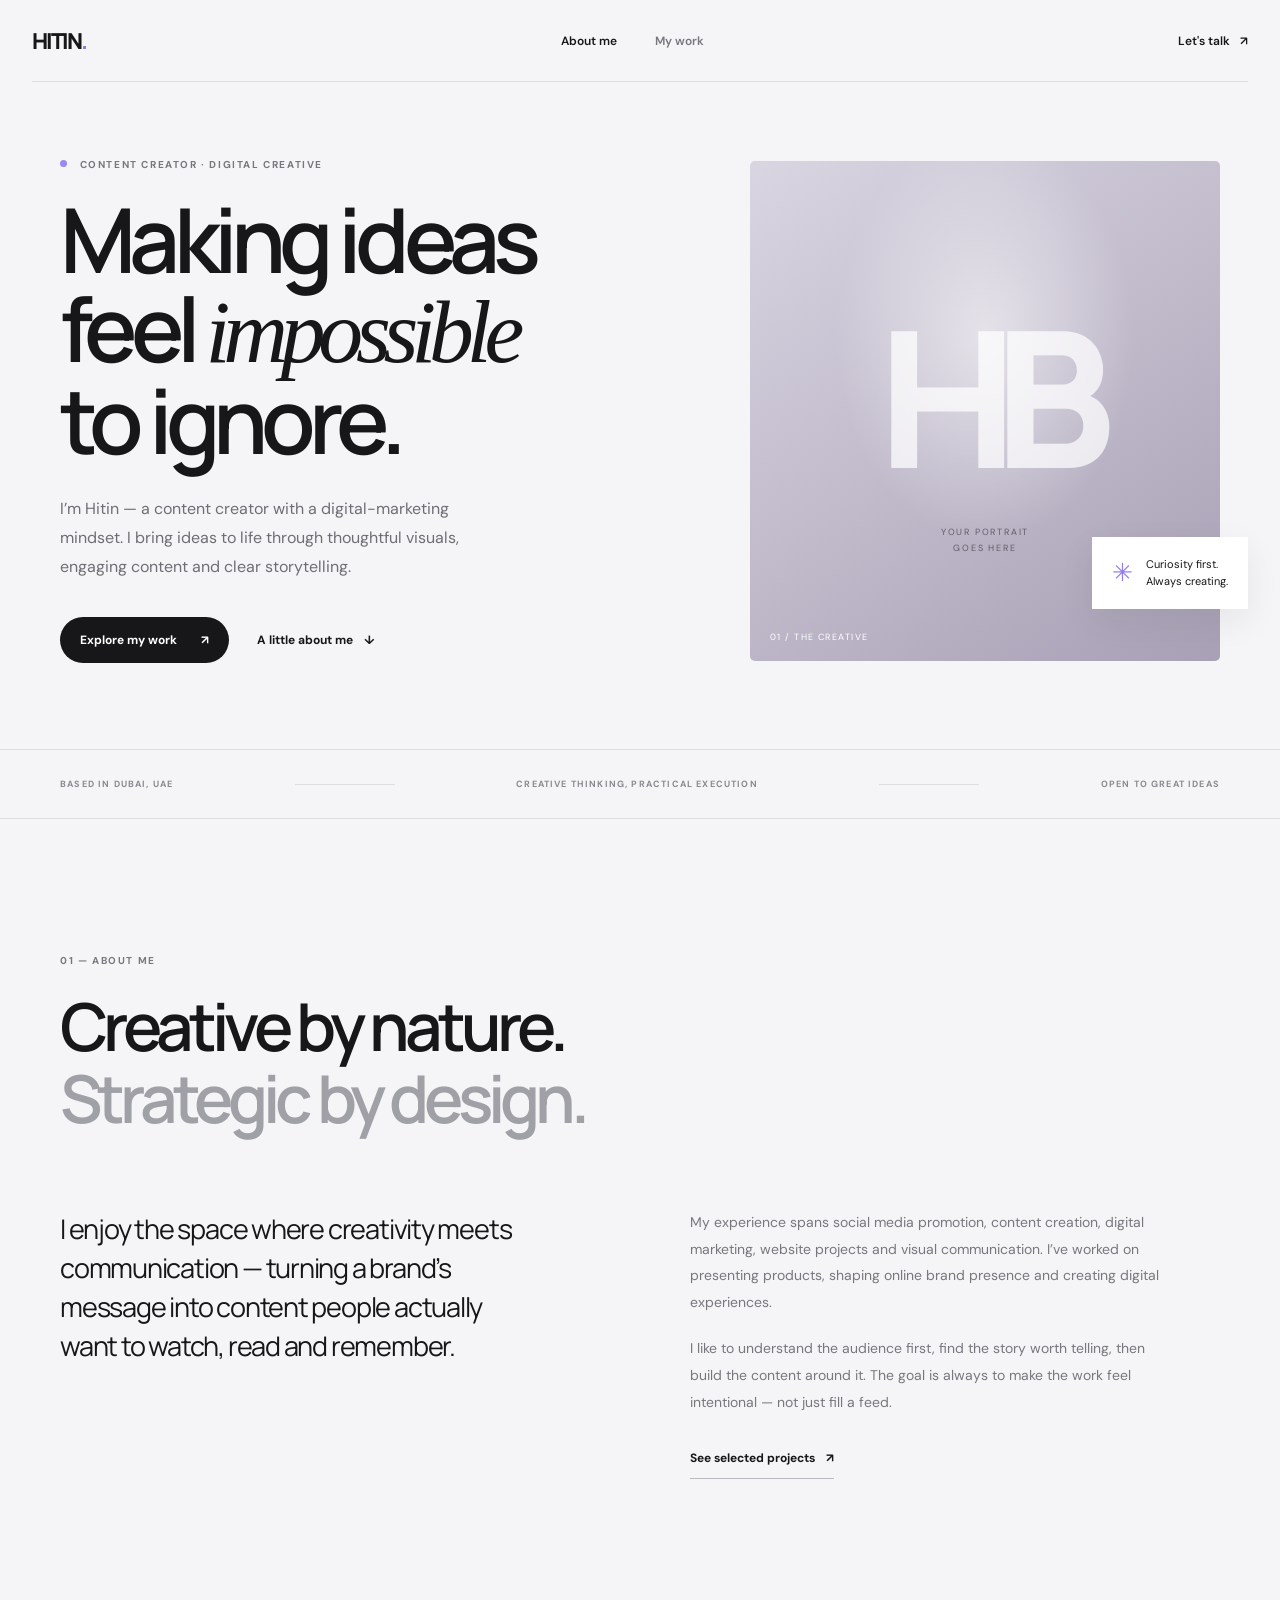
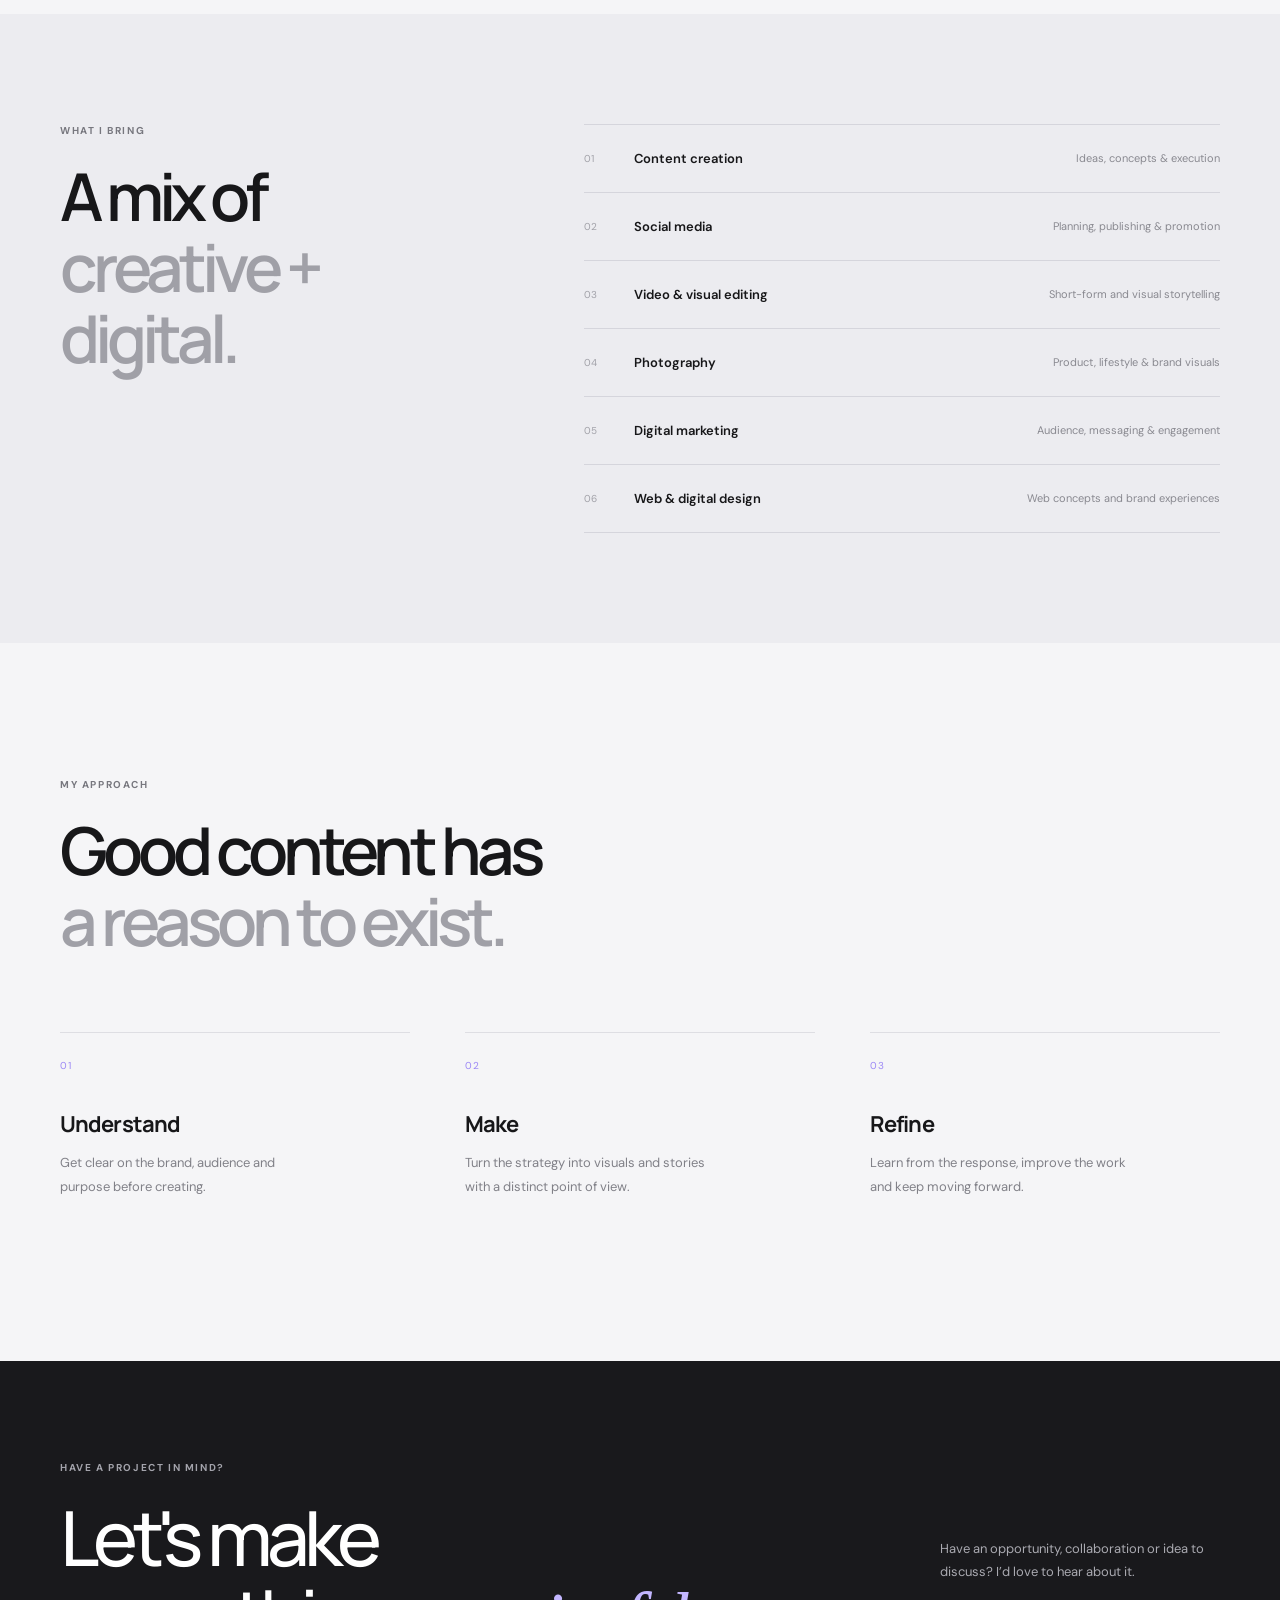
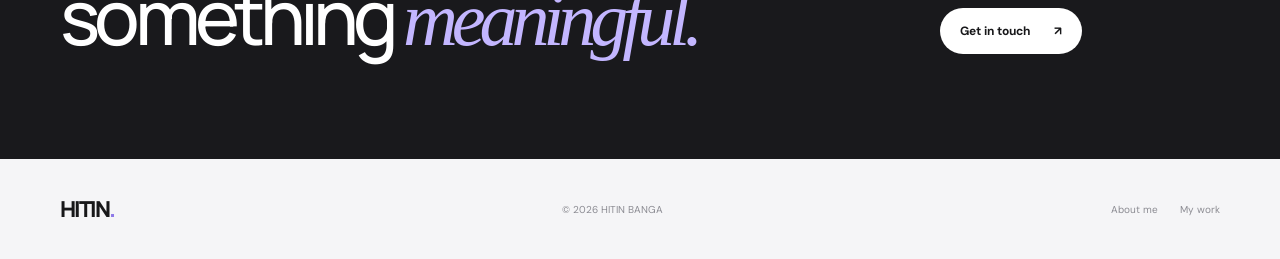
==== index.html @ bdd5cc78 "Add files via upload" ====
<!DOCTYPE html>
<html lang="en">
<head>
  <meta charset="UTF-8">
  <meta name="viewport" content="width=device-width, initial-scale=1">
  <meta name="theme-color" content="#f5f5f7">
  <meta name="description" content="Hitin Banga — content creator and digital creative.">
  <title>About — Hitin Banga</title>
  <link rel="preconnect" href="https://fonts.googleapis.com">
  <link rel="preconnect" href="https://fonts.gstatic.com" crossorigin>
  <link href="https://fonts.googleapis.com/css2?family=DM+Sans:wght@400;500;600;700&family=Manrope:wght@400;500;600;700;800&display=swap" rel="stylesheet">
  <link rel="stylesheet" href="assets/css/style.css">
  <script defer src="assets/js/main.js"></script>
</head>
<body>
  <header class="site-header">
    <a class="wordmark" href="index.html" aria-label="Hitin Banga home">HITIN<span>.</span></a>
    <nav class="nav" aria-label="Main navigation">
      <a class="nav-link active" href="index.html">About me</a>
      <a class="nav-link" href="work.html">My work</a>
    </nav>
    <a class="header-contact" href="#contact">Let's talk <span aria-hidden="true">↗</span></a>
  </header>

  <main>
    <section class="hero page-shell">
      <div class="hero-copy reveal">
        <p class="eyebrow"><span class="eyebrow-dot"></span> CONTENT CREATOR · DIGITAL CREATIVE</p>
        <h1>Making ideas<br>feel <span class="serif-accent">impossible</span><br>to ignore.</h1>
        <p class="hero-intro">I’m Hitin — a content creator with a digital-marketing mindset. I bring ideas to life through thoughtful visuals, engaging content and clear storytelling.</p>
        <div class="hero-actions">
          <a class="button button-dark" href="work.html">Explore my work <span>↗</span></a>
          <a class="text-link" href="#about">A little about me <span>↓</span></a>
        </div>
      </div>
      <div class="hero-visual reveal">
        <div class="portrait-frame">
          <!-- Replace this visual with your portrait: add your image to assets/images/ and update the CSS background below. -->
          <div class="portrait-placeholder">
            <span class="portrait-monogram">HB</span>
            <span class="portrait-note">YOUR PORTRAIT<br>GOES HERE</span>
          </div>
          <div class="image-index">01 / THE CREATIVE</div>
        </div>
        <div class="floating-note"><span class="note-star">✳</span><span>Curiosity first.<br>Always creating.</span></div>
      </div>
    </section>

    <section class="intro-strip">
      <div class="page-shell strip-inner">
        <span>BASED IN DUBAI, UAE</span>
        <span class="strip-line"></span>
        <span>CREATIVE THINKING, PRACTICAL EXECUTION</span>
        <span class="strip-line"></span>
        <span>OPEN TO GREAT IDEAS</span>
      </div>
    </section>

    <section class="section page-shell" id="about">
      <div class="section-heading reveal">
        <p class="eyebrow">01 — ABOUT ME</p>
        <h2>Creative by nature.<br><span class="muted">Strategic by design.</span></h2>
      </div>
      <div class="about-grid">
        <div class="about-lead reveal">
          <p class="large-copy">I enjoy the space where creativity meets communication — turning a brand’s message into content people actually want to watch, read and remember.</p>
        </div>
        <div class="about-body reveal">
          <p>My experience spans social media promotion, content creation, digital marketing, website projects and visual communication. I’ve worked on presenting products, shaping online brand presence and creating digital experiences.</p>
          <p>I like to understand the audience first, find the story worth telling, then build the content around it. The goal is always to make the work feel intentional — not just fill a feed.</p>
          <a class="arrow-link" href="work.html">See selected projects <span>↗</span></a>
        </div>
      </div>
    </section>

    <section class="skills-section">
      <div class="page-shell skills-layout">
        <div class="skills-title reveal">
          <p class="eyebrow">WHAT I BRING</p>
          <h2>A mix of<br><span class="muted">creative + digital.</span></h2>
        </div>
        <div class="skill-list reveal">
          <div class="skill-row"><span>01</span><strong>Content creation</strong><span>Ideas, concepts & execution</span></div>
          <div class="skill-row"><span>02</span><strong>Social media</strong><span>Planning, publishing & promotion</span></div>
          <div class="skill-row"><span>03</span><strong>Video & visual editing</strong><span>Short-form and visual storytelling</span></div>
          <div class="skill-row"><span>04</span><strong>Photography</strong><span>Product, lifestyle & brand visuals</span></div>
          <div class="skill-row"><span>05</span><strong>Digital marketing</strong><span>Audience, messaging & engagement</span></div>
          <div class="skill-row"><span>06</span><strong>Web & digital design</strong><span>Web concepts and brand experiences</span></div>
        </div>
      </div>
    </section>

    <section class="section page-shell approach-section">
      <div class="section-heading reveal">
        <p class="eyebrow">MY APPROACH</p>
        <h2>Good content has<br><span class="muted">a reason to exist.</span></h2>
      </div>
      <div class="principles">
        <article class="principle reveal"><span class="principle-number">01</span><h3>Understand</h3><p>Get clear on the brand, audience and purpose before creating.</p></article>
        <article class="principle reveal"><span class="principle-number">02</span><h3>Make</h3><p>Turn the strategy into visuals and stories with a distinct point of view.</p></article>
        <article class="principle reveal"><span class="principle-number">03</span><h3>Refine</h3><p>Learn from the response, improve the work and keep moving forward.</p></article>
      </div>
    </section>

    <section class="contact-band" id="contact">
      <div class="page-shell contact-inner reveal">
        <div><p class="eyebrow">HAVE A PROJECT IN MIND?</p><h2>Let's make<br>something <span class="serif-accent">meaningful.</span></h2></div>
        <div class="contact-side">
          <p>Have an opportunity, collaboration or idea to discuss? I’d love to hear about it.</p>
          <!-- Replace the email address below with your real email before publishing. -->
          <a class="button button-light" href="mailto:YOUR-EMAIL@example.com">Get in touch <span>↗</span></a>
        </div>
      </div>
    </section>
  </main>

  <footer class="site-footer page-shell">
    <a class="wordmark" href="index.html">HITIN<span>.</span></a>
    <span>© <span id="year"></span> HITIN BANGA</span>
    <div class="footer-links"><a href="index.html">About me</a><a href="work.html">My work</a></div>
  </footer>
</body>
</html>
---- assets/css/style.css ----
:root {
  --paper: #f5f5f7;
  --white: #fff;
  --ink: #171719;
  --muted: #77777e;
  --line: #dedee3;
  --accent: #b7a4ff;
  --font: "DM Sans", -apple-system, BlinkMacSystemFont, "Segoe UI", sans-serif;
  --display: "Manrope", var(--font);
}
* { box-sizing: border-box; }
html { scroll-behavior: smooth; }
body { margin: 0; background: var(--paper); color: var(--ink); font-family: var(--font); -webkit-font-smoothing: antialiased; }
a { color: inherit; text-decoration: none; }
.page-shell { width: min(1160px, calc(100% - 64px)); margin: 0 auto; }
.site-header { height: 82px; width: min(1320px, calc(100% - 64px)); margin: auto; display: flex; align-items: center; justify-content: space-between; border-bottom: 1px solid var(--line); }
.wordmark { font-family: var(--display); font-weight: 800; letter-spacing: -.09em; font-size: 22px; }
.wordmark span { color: #8e79e8; }
.nav { display: flex; align-items: center; gap: 38px; }
.nav-link, .header-contact { font-size: 12px; font-weight: 600; color: #77777e; transition: color .2s ease; }
.nav-link:hover, .nav-link.active, .header-contact { color: var(--ink); }
.header-contact span { margin-left: 7px; }
.hero { min-height: 660px; display: grid; grid-template-columns: 1.1fr .9fr; align-items: center; gap: 70px; padding-top: 76px; padding-bottom: 86px; }
.eyebrow { margin: 0 0 24px; font-size: 10px; font-weight: 700; letter-spacing: .16em; color: #77777e; }
.eyebrow-dot { display: inline-block; width: 7px; height: 7px; border-radius: 50%; background: #9b87f5; margin-right: 9px; vertical-align: 1px; }
h1, h2, h3, p { margin-top: 0; }
h1, h2 { font-family: var(--display); letter-spacing: -.075em; }
.hero h1 { font-size: clamp(56px, 7vw, 92px); line-height: .99; font-weight: 600; margin: 0 0 30px; }
.serif-accent { font-family: Georgia, "Times New Roman", serif; font-weight: 400; font-style: italic; letter-spacing: -.08em; }
.hero-intro { max-width: 440px; font-size: 16px; line-height: 1.8; color: #6e6e75; }
.hero-actions { display: flex; align-items: center; gap: 28px; margin-top: 36px; }
.button { display: inline-flex; align-items: center; justify-content: center; gap: 24px; padding: 15px 20px; border-radius: 999px; font-size: 12px; font-weight: 700; transition: transform .2s ease, background .2s ease; }
.button:hover { transform: translateY(-3px); }
.button-dark { color: white; background: var(--ink); }
.button-dark:hover { background: #38383d; }
.button-light { color: var(--ink); background: white; }
.text-link, .arrow-link { font-size: 12px; font-weight: 700; }
.text-link span, .arrow-link span { margin-left: 8px; }
.hero-visual { position: relative; max-width: 470px; width: 100%; justify-self: end; }
.portrait-frame { height: 500px; border-radius: 5px; overflow: hidden; position: relative; background: linear-gradient(145deg, #e5e1ed, #c5bdcf 52%, #9991a6); }
.portrait-placeholder { height: 100%; display: flex; align-items: center; justify-content: center; flex-direction: column; background: radial-gradient(ellipse at 50% 35%, rgba(255,255,255,.55), transparent 45%), linear-gradient(145deg, #d9d5e1, #a8a0b5); }
.portrait-monogram { font-family: var(--display); font-size: clamp(100px, 16vw, 190px); font-weight: 800; letter-spacing: -.12em; color: rgba(255,255,255,.72); }
.portrait-note { font-size: 9px; letter-spacing: .2em; line-height: 1.7; text-align: center; color: rgba(32,30,38,.58); }
.image-index { position: absolute; left: 20px; bottom: 18px; color: white; font-size: 9px; letter-spacing: .16em; }
.floating-note { position: absolute; right: -28px; bottom: 52px; background: white; padding: 17px 20px; display: flex; align-items: center; gap: 13px; box-shadow: 0 12px 35px #17171912; font-size: 11px; line-height: 1.5; }
.note-star { font-size: 25px; color: #927df0; }
.intro-strip { border-top: 1px solid var(--line); border-bottom: 1px solid var(--line); }
.strip-inner { min-height: 68px; display: flex; justify-content: space-between; align-items: center; gap: 20px; color: #898990; font-size: 9px; letter-spacing: .13em; font-weight: 700; }
.strip-line { height: 1px; flex: 1; background: var(--line); max-width: 100px; }
.section { padding-top: 135px; padding-bottom: 135px; }
.section-heading h2, .skills-title h2 { font-size: clamp(42px, 5.2vw, 66px); line-height: 1.08; font-weight: 600; margin: 0; }
.muted { color: #a0a0a7; }
.about-grid { display: grid; grid-template-columns: 1fr 1fr; gap: 100px; margin-top: 75px; }
.large-copy { max-width: 480px; font-family: var(--display); font-size: 27px; line-height: 1.45; letter-spacing: -.045em; }
.about-body { max-width: 470px; color: #77777e; font-size: 14px; line-height: 1.9; }
.about-body p { margin-bottom: 20px; }
.arrow-link { display: inline-block; margin-top: 12px; color: var(--ink); border-bottom: 1px solid #b9b9c0; padding-bottom: 8px; }
.skills-section { background: #ececf0; padding: 110px 0; }
.skills-layout { display: grid; grid-template-columns: .8fr 1.2fr; gap: 100px; }
.skill-list { border-top: 1px solid #d5d5dc; }
.skill-row { display: grid; grid-template-columns: 38px 1fr 1fr; align-items: center; gap: 12px; min-height: 68px; border-bottom: 1px solid #d5d5dc; }
.skill-row span:first-child { font-size: 10px; color: #a1a1a8; }
.skill-row strong { font-size: 13px; font-weight: 600; }
.skill-row span:last-child { font-size: 11px; color: #898990; text-align: right; }
.approach-section { padding-bottom: 150px; }
.principles { display: grid; grid-template-columns: repeat(3, 1fr); gap: 55px; margin-top: 75px; }
.principle { border-top: 1px solid var(--line); padding-top: 20px; }
.principle-number { color: #9b87f5; font-size: 10px; letter-spacing: .12em; }
.principle h3 { font-family: var(--display); font-size: 22px; letter-spacing: -.04em; margin: 35px 0 12px; }
.principle p { max-width: 260px; font-size: 13px; line-height: 1.8; color: #818188; }
.contact-band { background: #19191c; color: white; padding: 100px 0; }
.contact-inner { display: flex; justify-content: space-between; align-items: end; gap: 60px; }
.contact-band .eyebrow { color: #a4a4ac; }
.contact-band h2 { font-size: clamp(48px, 6vw, 76px); line-height: 1.04; font-weight: 500; margin: 0; }
.contact-band .serif-accent { color: #c3b6ff; }
.contact-side { max-width: 280px; padding-bottom: 5px; }
.contact-side p { font-size: 13px; line-height: 1.8; color: #aaaab1; margin-bottom: 25px; }
.site-footer { min-height: 100px; display: flex; justify-content: space-between; align-items: center; gap: 20px; }
.site-footer > span, .footer-links a { color: #8b8b92; font-size: 10px; }
.footer-links { display: flex; gap: 22px; }
.work-hero { min-height: 390px; display: flex; justify-content: space-between; align-items: end; padding-top: 100px; padding-bottom: 70px; gap: 60px; }
.work-hero h1 { font-size: clamp(65px, 9vw, 112px); line-height: .94; font-weight: 600; margin: 0; }
.work-hero-note { max-width: 300px; color: #77777e; font-size: 14px; line-height: 1.8; margin-bottom: 8px; }
.work-grid { display: grid; grid-template-columns: 1fr 1fr; column-gap: 34px; row-gap: 75px; padding-bottom: 130px; }
.project-visual { display: block; position: relative; width: 100%; aspect-ratio: 1.23; overflow: hidden; border-radius: 4px; transition: transform .35s ease; }
.project-visual:hover { transform: translateY(-5px); }
.visual-topline { position: absolute; z-index: 2; top: 20px; left: 22px; right: 22px; display: flex; justify-content: space-between; font-size: 9px; letter-spacing: .14em; font-weight: 700; }
.visual-caption { position: absolute; left: 22px; bottom: 20px; font-size: 9px; letter-spacing: .14em; font-weight: 700; }
.visual-fashion { background: #d9c9bb; color: #4d302a; }
.fashion-art { position: absolute; inset: 0; display: flex; align-items: center; justify-content: center; flex-direction: column; background: radial-gradient(ellipse at 50% 55%, #f3e8df 0, #d6bfb1 42%, #b89b8b 100%); }
.fashion-art span { font-family: Georgia, serif; font-size: clamp(50px, 8vw, 100px); letter-spacing: .08em; color: #573b34; }
.fashion-art i { font-style: normal; font-size: 9px; letter-spacing: .36em; line-height: 2; text-align: center; }
.visual-hb { background: #171719; color: #f5f5f7; }
.hb-art { position: absolute; inset: 0; display: flex; flex-direction: column; justify-content: center; align-items: center; background: radial-gradient(circle at 70% 20%, #34313e, transparent 38%), #171719; }
.hb-art > span { font-family: var(--display); font-size: clamp(100px, 15vw, 180px); line-height: .8; font-weight: 800; letter-spacing: -.14em; color: #d8d1f5; }
.hb-art small { font-size: 10px; letter-spacing: .6em; margin: 15px 0 28px 12px; }
.hb-art b { font-size: 10px; line-height: 1.5; letter-spacing: .24em; text-align: center; color: #9994a8; }
.visual-digital { background: #cfd8d8; color: #303b3c; }
.digital-art { position: absolute; width: 72%; height: 67%; top: 17%; left: 14%; background: #f5f5f7; box-shadow: 0 22px 50px #26353620; transform: rotate(-3deg); }
.browser-bar { height: 22px; border-bottom: 1px solid #e3e4e6; display: flex; align-items: center; gap: 4px; padding-left: 10px; }
.browser-bar i { height: 4px; width: 4px; border-radius: 50%; background: #c6c6cc; }
.browser-content { height: calc(100% - 22px); padding: 10% 9%; display: flex; justify-content: space-between; align-items: center; }
.browser-content span { font-family: var(--display); font-size: clamp(18px, 3vw, 37px); line-height: 1.03; font-weight: 800; letter-spacing: -.07em; }
.browser-content em { font-family: Georgia, serif; font-weight: 400; }
.browser-content b { font-size: 22px; align-self: end; }
.project-meta { display: flex; justify-content: space-between; align-items: end; margin-top: 22px; }
.project-type { font-size: 9px; color: #898990; letter-spacing: .14em; font-weight: 700; margin-bottom: 8px; }
.project-meta h2 { font-size: 23px; letter-spacing: -.05em; margin: 0; }
.project-arrow { font-size: 20px; color: #88888f; }
.project-description { max-width: 490px; font-size: 12px; line-height: 1.8; color: #77777e; margin: 17px 0; }
.tag-row { display: flex; flex-wrap: wrap; gap: 7px; }
.tag-row span { border: 1px solid #dedee3; border-radius: 99px; padding: 7px 10px; font-size: 9px; color: #77777e; }
.project-note-card { min-height: 300px; background: #e9e7f0; display: flex; align-items: center; padding: 45px; }
.note-card-inner { max-width: 340px; }
.note-card-inner .note-star { font-size: 30px; display: block; margin-bottom: 28px; }
.note-card-inner .eyebrow { margin-bottom: 14px; }
.note-card-inner h2 { font-size: 38px; line-height: 1.06; margin: 0 0 17px; }
.note-card-inner > p:not(.eyebrow) { font-size: 12px; line-height: 1.8; color: #77777e; }
.work-cta { background: #e9e9ed; padding: 90px 0; text-align: center; }
.work-cta .eyebrow { margin-bottom: 17px; }
.work-cta h2 { font-size: clamp(46px, 6vw, 72px); line-height: 1; margin: 0 0 30px; }
.reveal { opacity: 0; transform: translateY(18px); transition: opacity .7s ease, transform .7s ease; }
.reveal.visible { opacity: 1; transform: translateY(0); }
@media (max-width: 760px) {
  .page-shell, .site-header { width: min(100% - 40px, 560px); }
  .site-header { height: 70px; }
  .nav { gap: 17px; }
  .nav-link, .header-contact { font-size: 10px; }
  .wordmark { font-size: 19px; }
  .hero { min-height: 0; grid-template-columns: 1fr; gap: 42px; padding-top: 75px; padding-bottom: 65px; }
  .hero h1 { font-size: clamp(57px, 15vw, 82px); }
  .hero-visual { justify-self: center; max-width: 420px; }
  .portrait-frame { height: 390px; }
  .floating-note { right: -8px; bottom: 32px; }
  .strip-inner { flex-wrap: wrap; justify-content: center; gap: 10px 14px; padding: 17px 0; font-size: 8px; }
  .strip-line { display: none; }
  .section { padding-top: 85px; padding-bottom: 85px; }
  .about-grid, .skills-layout { grid-template-columns: 1fr; gap: 35px; margin-top: 45px; }
  .large-copy { font-size: 24px; }
  .skills-section { padding: 80px 0; }
  .skill-row { grid-template-columns: 25px 1fr; padding: 13px 0; }
  .skill-row span:last-child { grid-column: 2; text-align: left; }
  .principles { grid-template-columns: 1fr; gap: 28px; margin-top: 48px; }
  .principle h3 { margin-top: 20px; }
  .contact-band { padding: 75px 0; }
  .contact-inner { display: block; }
  .contact-side { margin-top: 35px; }
  .site-footer { min-height: 90px; flex-wrap: wrap; padding-top: 20px; padding-bottom: 20px; }
  .site-footer > span { order: 3; width: 100%; }
  .work-hero { min-height: 0; display: block; padding-top: 80px; padding-bottom: 50px; }
  .work-hero-note { margin-top: 30px; }
  .work-grid { grid-template-columns: 1fr; row-gap: 55px; padding-bottom: 85px; }
  .project-visual { aspect-ratio: 1.15; }
  .project-note-card { min-height: 280px; padding: 32px; }
  .work-cta { padding: 75px 0; }
}
@media (prefers-reduced-motion: reduce) {
  *, *::before, *::after { scroll-behavior: auto !important; transition-duration: .01ms !important; animation-duration: .01ms !important; }
  .reveal { opacity: 1; transform: none; }
}
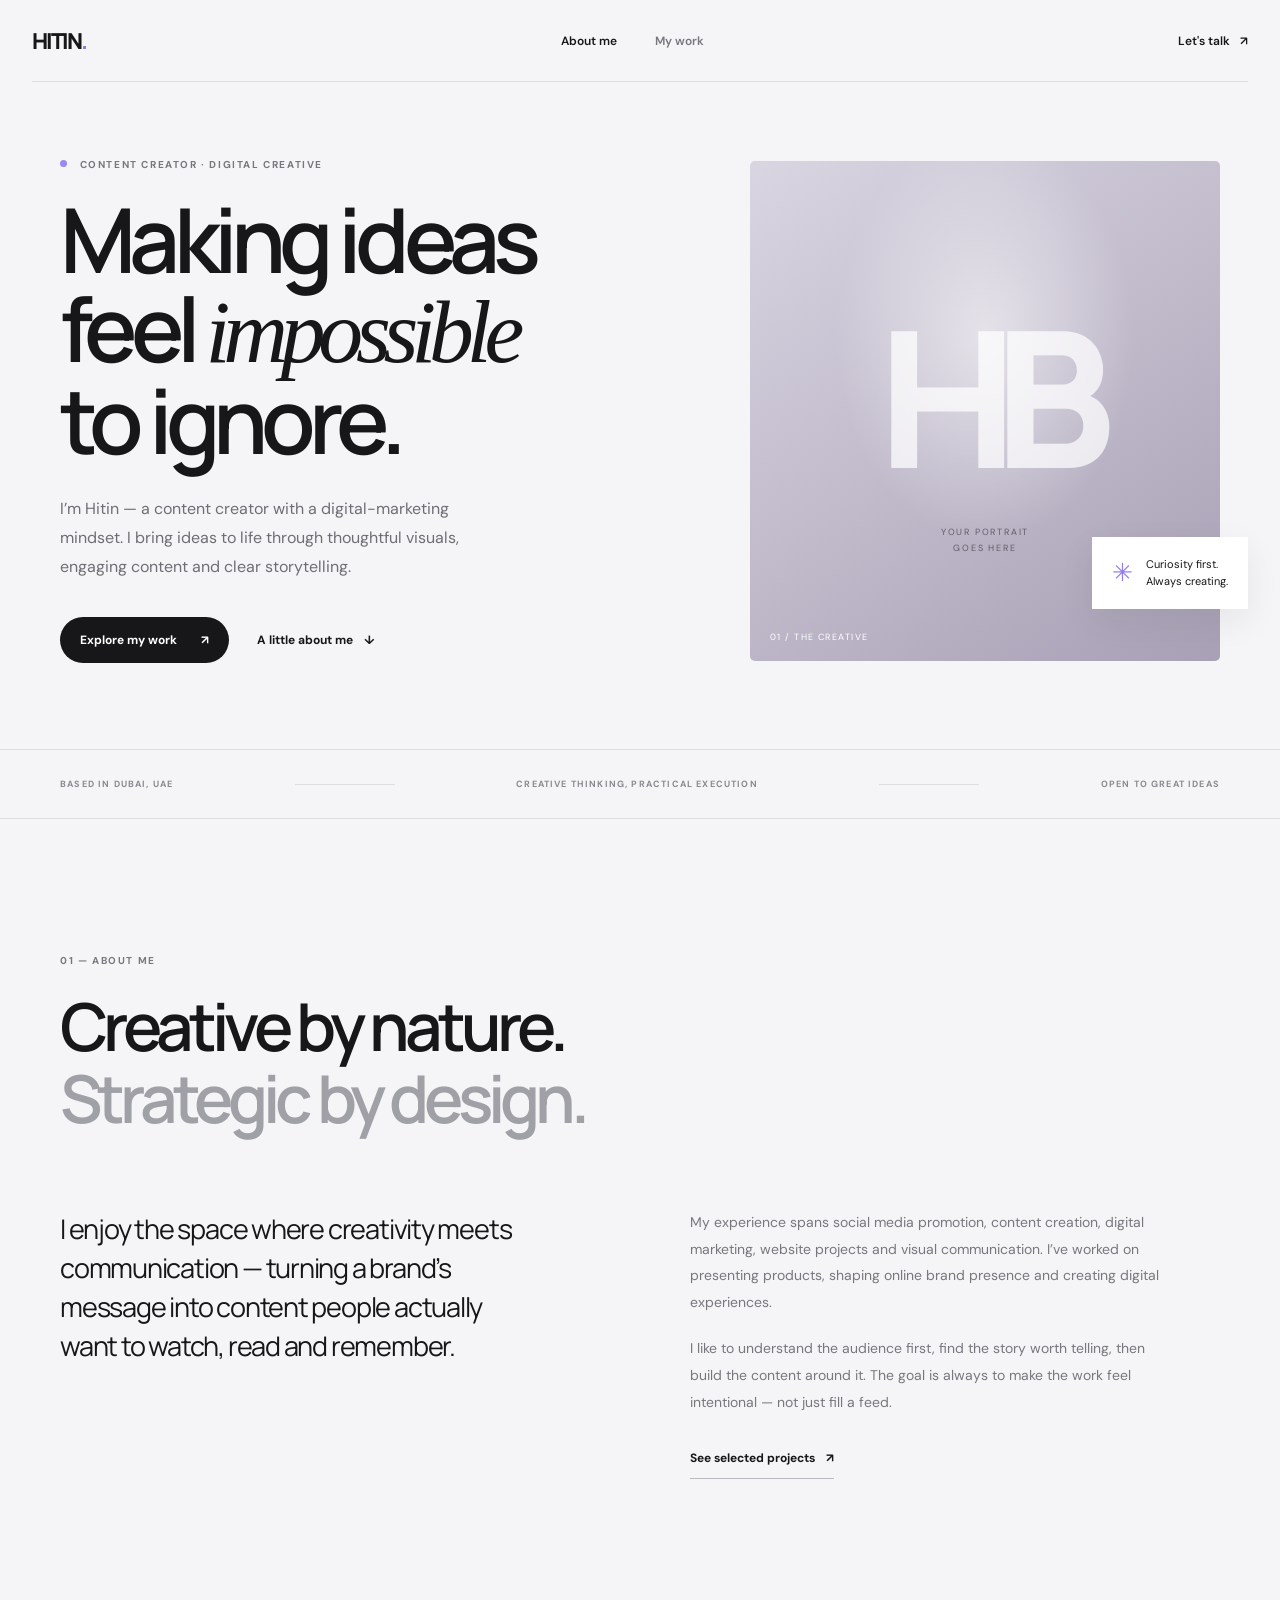
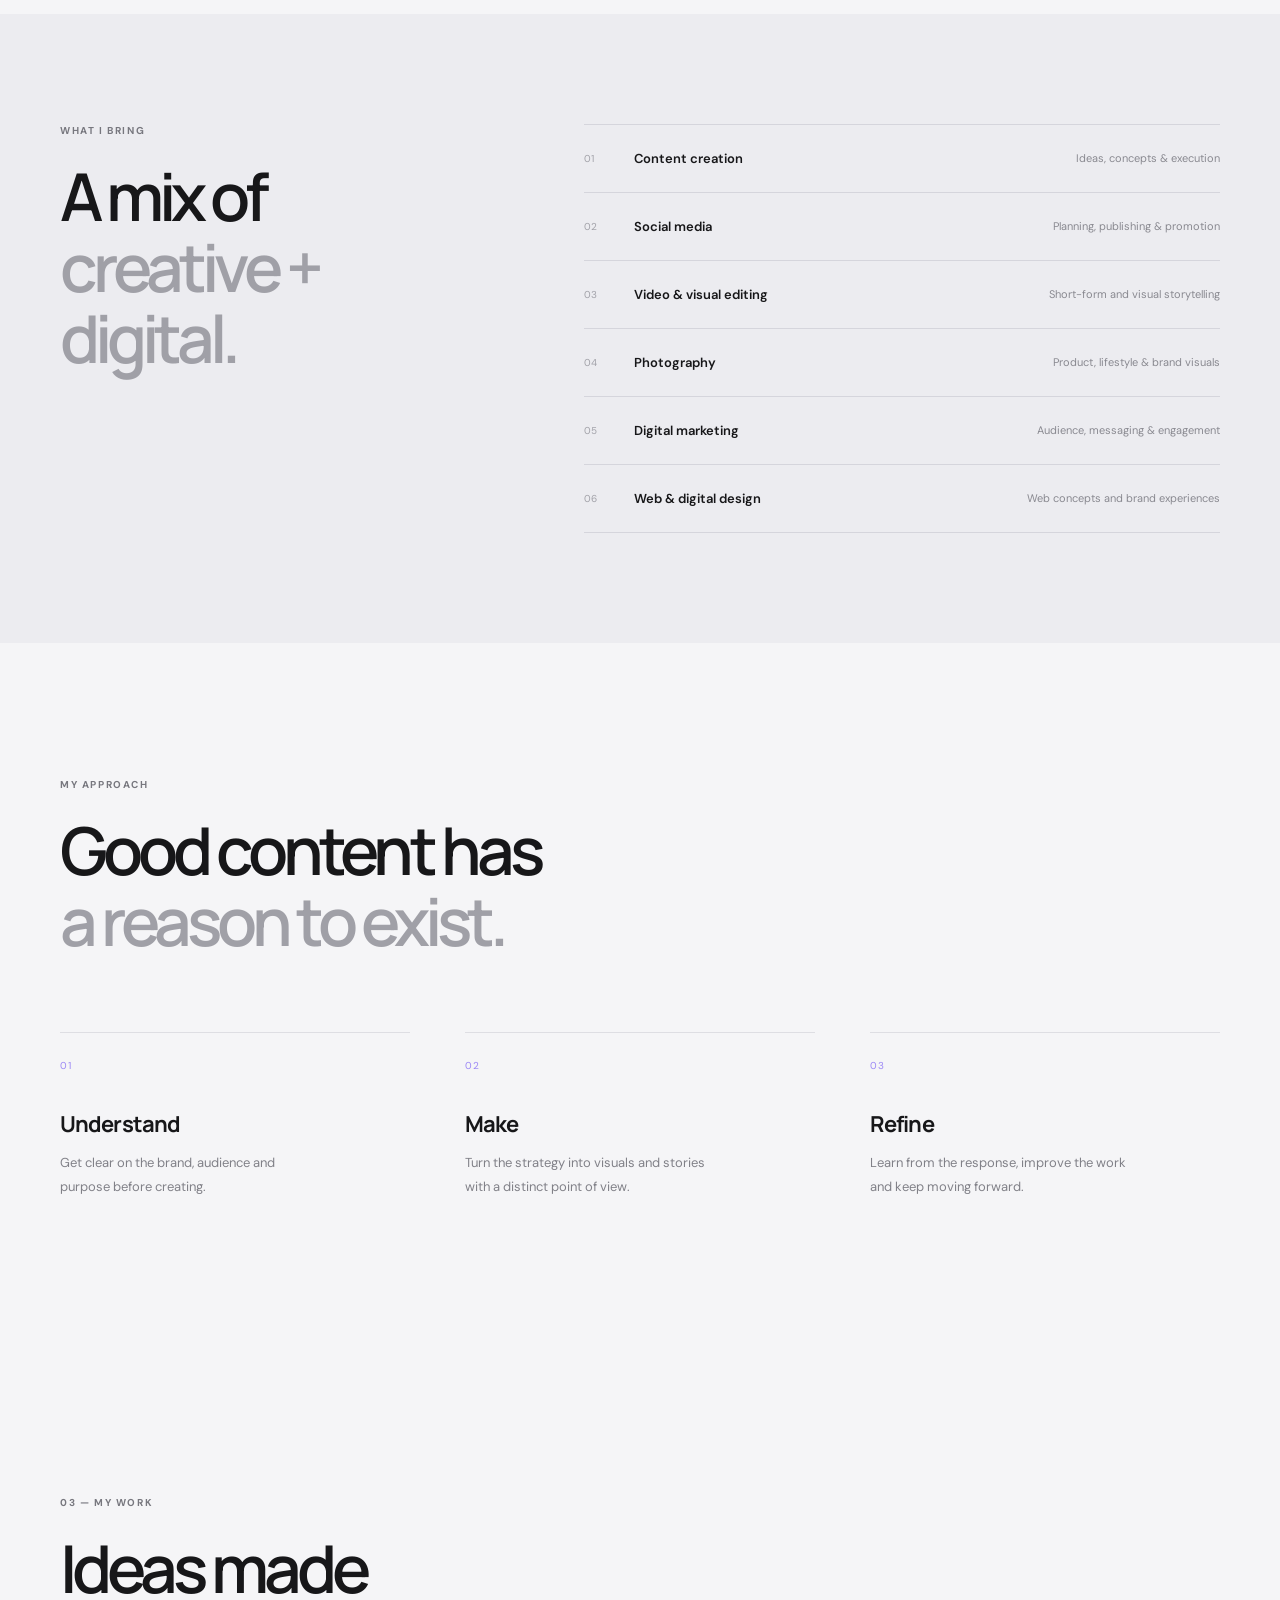
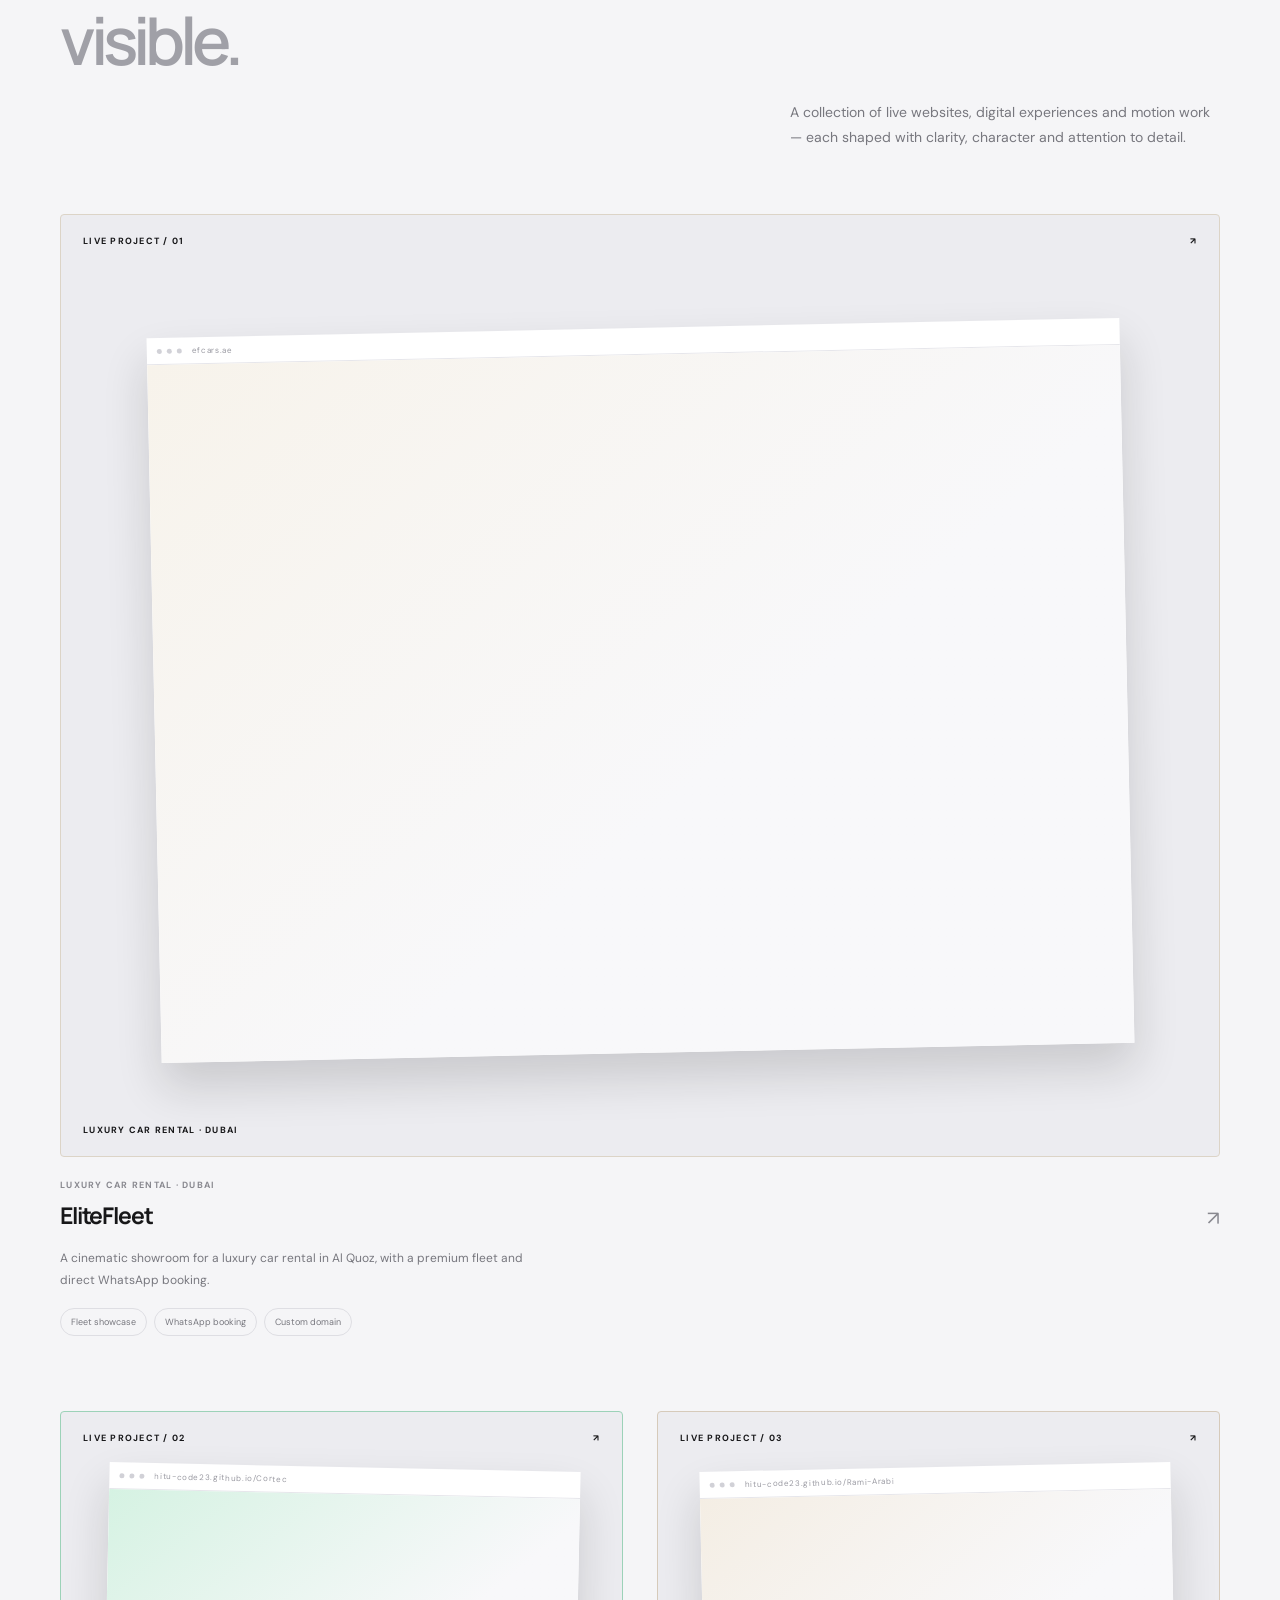
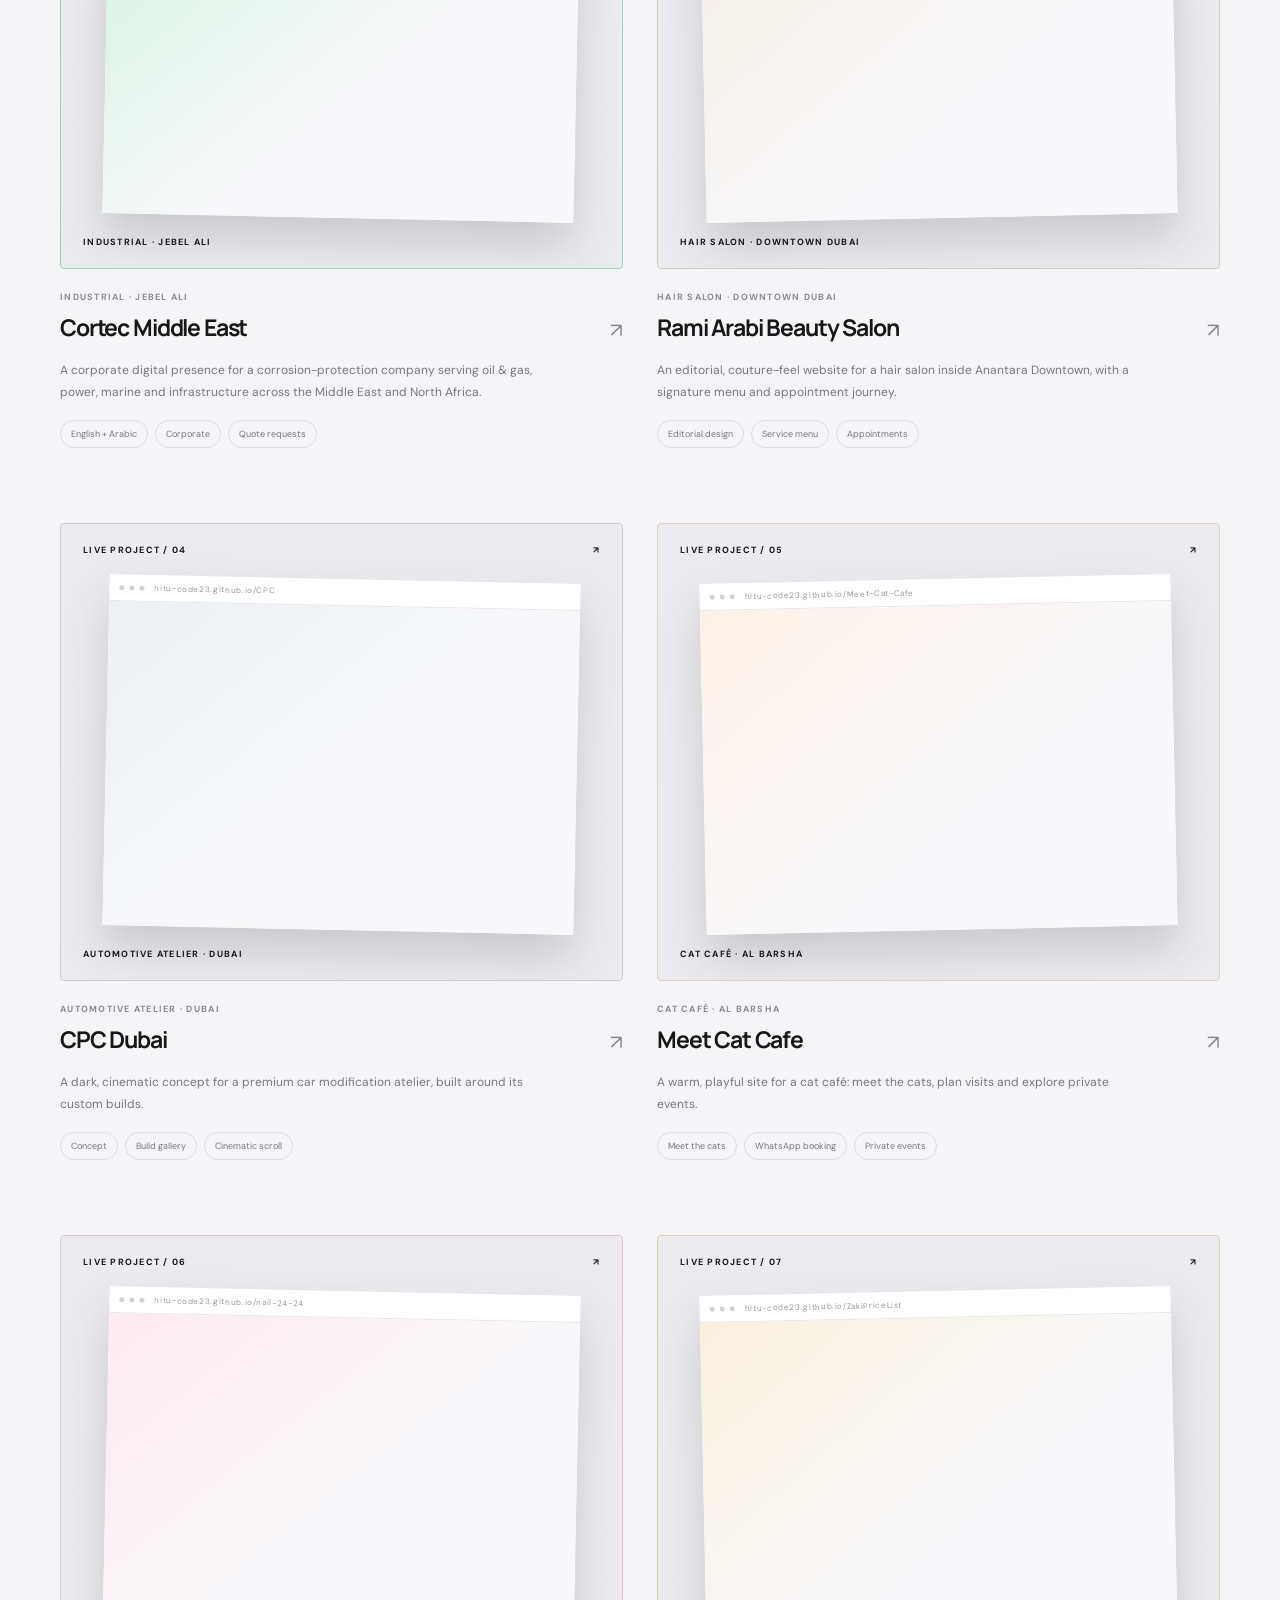
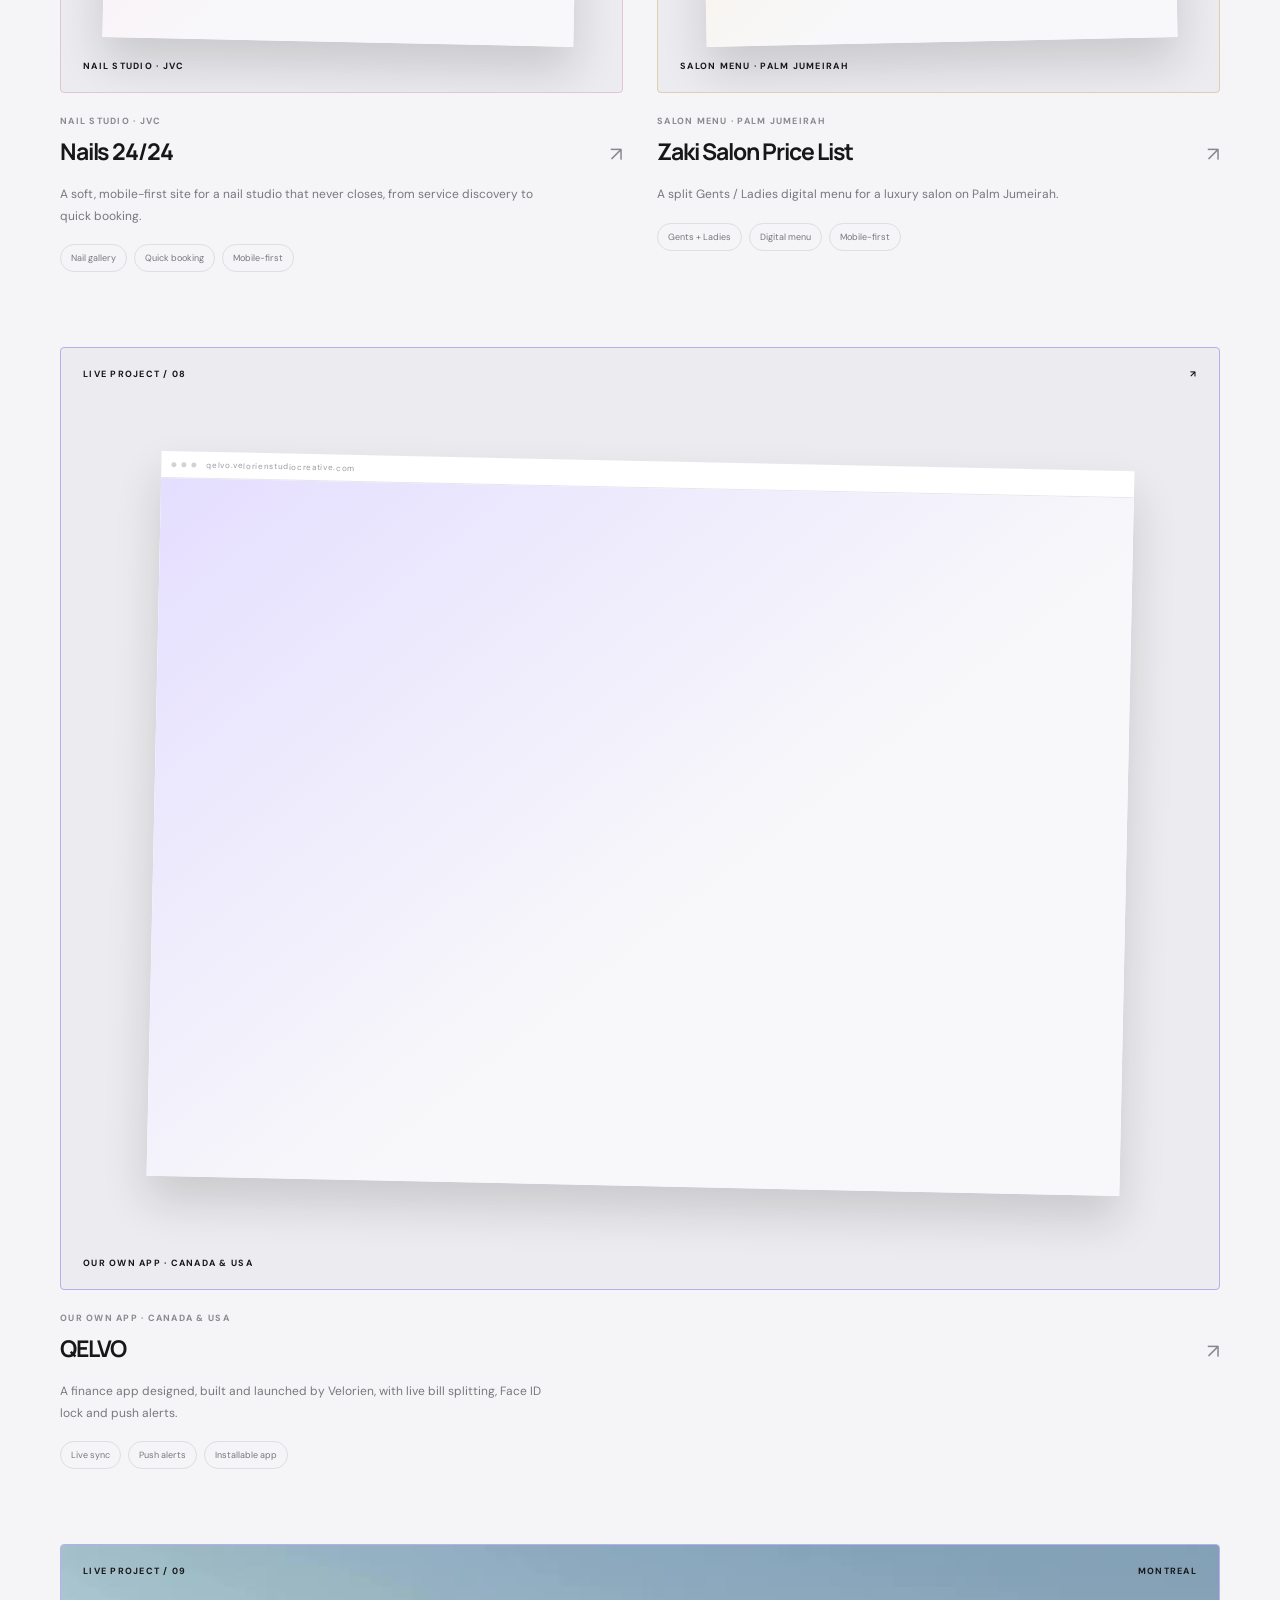
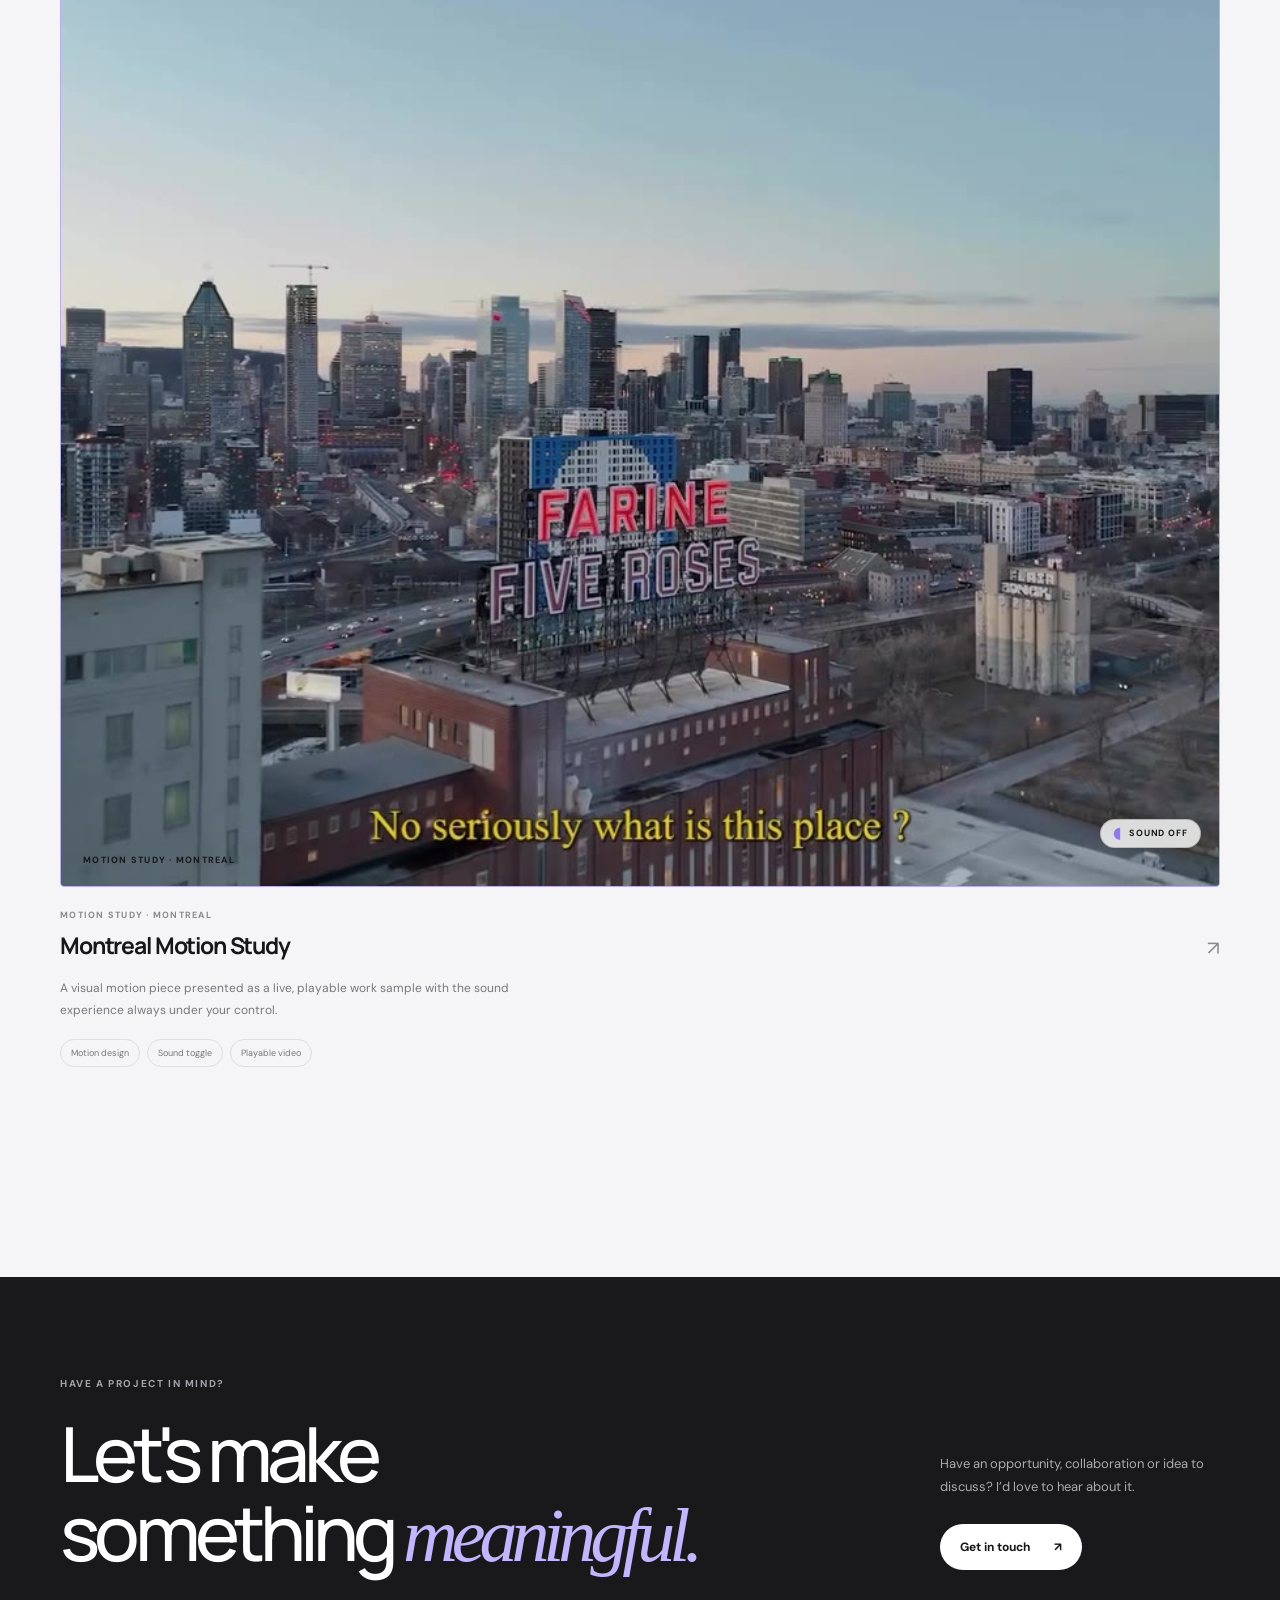
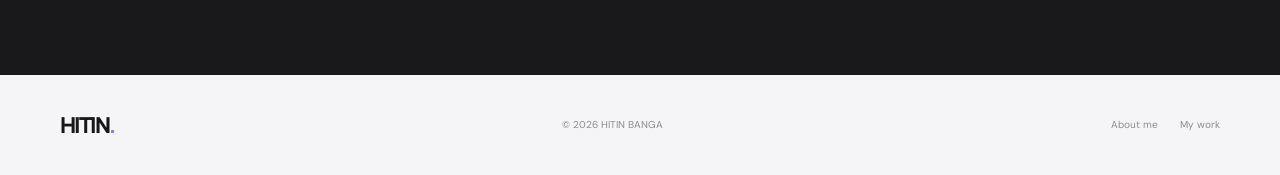
==== commit 6e2e7374: "Embed complete work collection on homepage" ====
--- a/index.html
+++ b/index.html
@@ -17,7 +17,7 @@
     <a class="wordmark" href="index.html" aria-label="Hitin Banga home">HITIN<span>.</span></a>
     <nav class="nav" aria-label="Main navigation">
       <a class="nav-link active" href="index.html">About me</a>
-      <a class="nav-link" href="work.html">My work</a>
+      <a class="nav-link" href="#work">My work</a>
     </nav>
     <a class="header-contact" href="#contact">Let's talk <span aria-hidden="true">↗</span></a>
   </header>
@@ -29,7 +29,7 @@
         <h1>Making ideas<br>feel <span class="serif-accent">impossible</span><br>to ignore.</h1>
         <p class="hero-intro">I’m Hitin — a content creator with a digital-marketing mindset. I bring ideas to life through thoughtful visuals, engaging content and clear storytelling.</p>
         <div class="hero-actions">
-          <a class="button button-dark" href="work.html">Explore my work <span>↗</span></a>
+          <a class="button button-dark" href="#work">Explore my work <span>↗</span></a>
           <a class="text-link" href="#about">A little about me <span>↓</span></a>
         </div>
       </div>
@@ -68,7 +68,7 @@
         <div class="about-body reveal">
           <p>My experience spans social media promotion, content creation, digital marketing, website projects and visual communication. I’ve worked on presenting products, shaping online brand presence and creating digital experiences.</p>
           <p>I like to understand the audience first, find the story worth telling, then build the content around it. The goal is always to make the work feel intentional — not just fill a feed.</p>
-          <a class="arrow-link" href="work.html">See selected projects <span>↗</span></a>
+          <a class="arrow-link" href="#work">See selected projects <span>↗</span></a>
         </div>
       </div>
     </section>
@@ -102,6 +102,109 @@
       </div>
     </section>
 
+
+
+    <section class="section page-shell homepage-work-section" id="work">
+      <div class="section-heading reveal">
+        <p class="eyebrow">03 — MY WORK</p>
+        <h2>Ideas made<br><span class="muted">visible.</span></h2>
+      </div>
+      <p class="homepage-work-intro reveal">A collection of live websites, digital experiences and motion work — each shaped with clarity, character and attention to detail.</p>
+      <section class="work-grid live-project-grid">
+      <article class="project-card project-feature reveal live-project" style="--project-accent:#d8c39a">
+        <a class="project-visual live-visual" href="https://efcars.ae/" target="_blank" rel="noopener" aria-label="Open the EliteFleet website">
+          <div class="visual-topline"><span>LIVE PROJECT / 01</span><span>↗</span></div>
+          <div class="live-browser"><div class="live-browser-bar"><i></i><i></i><i></i><span>efcars.ae</span></div><div class="live-preview" data-live-url="https://efcars.ae/" data-live-title="Live preview of EliteFleet"><span class="live-placeholder">Loading live preview</span></div></div>
+          <span class="visual-caption">LUXURY CAR RENTAL · DUBAI</span>
+        </a>
+        <div class="project-meta"><div><p class="project-type">LUXURY CAR RENTAL · DUBAI</p><h2>EliteFleet</h2></div><span class="project-arrow">↗</span></div>
+        <p class="project-description">A cinematic showroom for a luxury car rental in Al Quoz, with a premium fleet and direct WhatsApp booking.</p>
+        <div class="tag-row"><span>Fleet showcase</span><span>WhatsApp booking</span><span>Custom domain</span></div>
+      </article>
+      <article class="project-card reveal live-project" style="--project-accent:#2fbf71">
+        <a class="project-visual live-visual" href="https://hitu-code23.github.io/Cortec/" target="_blank" rel="noopener" aria-label="Open the Cortec Middle East website">
+          <div class="visual-topline"><span>LIVE PROJECT / 02</span><span>↗</span></div>
+          <div class="live-browser"><div class="live-browser-bar"><i></i><i></i><i></i><span>hitu-code23.github.io/Cortec</span></div><div class="live-preview" data-live-url="https://hitu-code23.github.io/Cortec/" data-live-title="Live preview of Cortec Middle East"><span class="live-placeholder">Loading live preview</span></div></div>
+          <span class="visual-caption">INDUSTRIAL · JEBEL ALI</span>
+        </a>
+        <div class="project-meta"><div><p class="project-type">INDUSTRIAL · JEBEL ALI</p><h2>Cortec Middle East</h2></div><span class="project-arrow">↗</span></div>
+        <p class="project-description">A corporate digital presence for a corrosion-protection company serving oil & gas, power, marine and infrastructure across the Middle East and North Africa.</p>
+        <div class="tag-row"><span>English + Arabic</span><span>Corporate</span><span>Quote requests</span></div>
+      </article>
+      <article class="project-card reveal live-project" style="--project-accent:#c9a978">
+        <a class="project-visual live-visual" href="https://hitu-code23.github.io/Rami-Arabi/" target="_blank" rel="noopener" aria-label="Open the Rami Arabi Beauty Salon website">
+          <div class="visual-topline"><span>LIVE PROJECT / 03</span><span>↗</span></div>
+          <div class="live-browser"><div class="live-browser-bar"><i></i><i></i><i></i><span>hitu-code23.github.io/Rami-Arabi</span></div><div class="live-preview" data-live-url="https://hitu-code23.github.io/Rami-Arabi/" data-live-title="Live preview of Rami Arabi Beauty Salon"><span class="live-placeholder">Loading live preview</span></div></div>
+          <span class="visual-caption">HAIR SALON · DOWNTOWN DUBAI</span>
+        </a>
+        <div class="project-meta"><div><p class="project-type">HAIR SALON · DOWNTOWN DUBAI</p><h2>Rami Arabi Beauty Salon</h2></div><span class="project-arrow">↗</span></div>
+        <p class="project-description">An editorial, couture-feel website for a hair salon inside Anantara Downtown, with a signature menu and appointment journey.</p>
+        <div class="tag-row"><span>Editorial design</span><span>Service menu</span><span>Appointments</span></div>
+      </article>
+      <article class="project-card reveal live-project" style="--project-accent:#9fb6c8">
+        <a class="project-visual live-visual" href="https://hitu-code23.github.io/CPC/" target="_blank" rel="noopener" aria-label="Open the CPC Dubai website">
+          <div class="visual-topline"><span>LIVE PROJECT / 04</span><span>↗</span></div>
+          <div class="live-browser"><div class="live-browser-bar"><i></i><i></i><i></i><span>hitu-code23.github.io/CPC</span></div><div class="live-preview" data-live-url="https://hitu-code23.github.io/CPC/" data-live-title="Live preview of CPC Dubai"><span class="live-placeholder">Loading live preview</span></div></div>
+          <span class="visual-caption">AUTOMOTIVE ATELIER · DUBAI</span>
+        </a>
+        <div class="project-meta"><div><p class="project-type">AUTOMOTIVE ATELIER · DUBAI</p><h2>CPC Dubai</h2></div><span class="project-arrow">↗</span></div>
+        <p class="project-description">A dark, cinematic concept for a premium car modification atelier, built around its custom builds.</p>
+        <div class="tag-row"><span>Concept</span><span>Build gallery</span><span>Cinematic scroll</span></div>
+      </article>
+      <article class="project-card reveal live-project" style="--project-accent:#f2b98a">
+        <a class="project-visual live-visual" href="https://hitu-code23.github.io/Meet-Cat-Cafe/" target="_blank" rel="noopener" aria-label="Open the Meet Cat Cafe website">
+          <div class="visual-topline"><span>LIVE PROJECT / 05</span><span>↗</span></div>
+          <div class="live-browser"><div class="live-browser-bar"><i></i><i></i><i></i><span>hitu-code23.github.io/Meet-Cat-Cafe</span></div><div class="live-preview" data-live-url="https://hitu-code23.github.io/Meet-Cat-Cafe/" data-live-title="Live preview of Meet Cat Cafe"><span class="live-placeholder">Loading live preview</span></div></div>
+          <span class="visual-caption">CAT CAFÉ · AL BARSHA</span>
+        </a>
+        <div class="project-meta"><div><p class="project-type">CAT CAFÉ · AL BARSHA</p><h2>Meet Cat Cafe</h2></div><span class="project-arrow">↗</span></div>
+        <p class="project-description">A warm, playful site for a cat café: meet the cats, plan visits and explore private events.</p>
+        <div class="tag-row"><span>Meet the cats</span><span>WhatsApp booking</span><span>Private events</span></div>
+      </article>
+      <article class="project-card reveal live-project" style="--project-accent:#f09ab4">
+        <a class="project-visual live-visual" href="https://hitu-code23.github.io/nail-24-24/" target="_blank" rel="noopener" aria-label="Open the Nails 24/24 website">
+          <div class="visual-topline"><span>LIVE PROJECT / 06</span><span>↗</span></div>
+          <div class="live-browser"><div class="live-browser-bar"><i></i><i></i><i></i><span>hitu-code23.github.io/nail-24-24</span></div><div class="live-preview" data-live-url="https://hitu-code23.github.io/nail-24-24/" data-live-title="Live preview of Nails 24/24"><span class="live-placeholder">Loading live preview</span></div></div>
+          <span class="visual-caption">NAIL STUDIO · JVC</span>
+        </a>
+        <div class="project-meta"><div><p class="project-type">NAIL STUDIO · JVC</p><h2>Nails 24/24</h2></div><span class="project-arrow">↗</span></div>
+        <p class="project-description">A soft, mobile-first site for a nail studio that never closes, from service discovery to quick booking.</p>
+        <div class="tag-row"><span>Nail gallery</span><span>Quick booking</span><span>Mobile-first</span></div>
+      </article>
+      <article class="project-card reveal live-project" style="--project-accent:#e0b45e">
+        <a class="project-visual live-visual" href="https://hitu-code23.github.io/ZakiPriceList/" target="_blank" rel="noopener" aria-label="Open the Zaki Salon Price List website">
+          <div class="visual-topline"><span>LIVE PROJECT / 07</span><span>↗</span></div>
+          <div class="live-browser"><div class="live-browser-bar"><i></i><i></i><i></i><span>hitu-code23.github.io/ZakiPriceList</span></div><div class="live-preview" data-live-url="https://hitu-code23.github.io/ZakiPriceList/" data-live-title="Live preview of Zaki Salon Price List"><span class="live-placeholder">Loading live preview</span></div></div>
+          <span class="visual-caption">SALON MENU · PALM JUMEIRAH</span>
+        </a>
+        <div class="project-meta"><div><p class="project-type">SALON MENU · PALM JUMEIRAH</p><h2>Zaki Salon Price List</h2></div><span class="project-arrow">↗</span></div>
+        <p class="project-description">A split Gents / Ladies digital menu for a luxury salon on Palm Jumeirah.</p>
+        <div class="tag-row"><span>Gents + Ladies</span><span>Digital menu</span><span>Mobile-first</span></div>
+      </article>
+      <article class="project-card project-feature reveal live-project" style="--project-accent:#7c5cff">
+        <a class="project-visual live-visual" href="https://qelvo.velorienstudiocreative.com/" target="_blank" rel="noopener" aria-label="Open the QELVO website">
+          <div class="visual-topline"><span>LIVE PROJECT / 08</span><span>↗</span></div>
+          <div class="live-browser"><div class="live-browser-bar"><i></i><i></i><i></i><span>qelvo.velorienstudiocreative.com</span></div><div class="live-preview" data-live-url="https://qelvo.velorienstudiocreative.com/" data-live-title="Live preview of QELVO"><span class="live-placeholder">Loading live preview</span></div></div>
+          <span class="visual-caption">OUR OWN APP · CANADA & USA</span>
+        </a>
+        <div class="project-meta"><div><p class="project-type">OUR OWN APP · CANADA & USA</p><h2>QELVO</h2></div><span class="project-arrow">↗</span></div>
+        <p class="project-description">A finance app designed, built and launched by Velorien, with live bill splitting, Face ID lock and push alerts.</p>
+        <div class="tag-row"><span>Live sync</span><span>Push alerts</span><span>Installable app</span></div>
+      </article>
+      <article class="project-card project-feature reveal live-project video-project" style="--project-accent:#7c5cff">
+        <div class="project-visual live-visual video-visual">
+          <div class="visual-topline"><span>LIVE PROJECT / 09</span><span>MONTREAL</span></div>
+          <video src="assets/video/montreal-motion-study.mp4" poster="assets/video/montreal-motion-study-poster.jpg" autoplay muted loop playsinline preload="metadata" aria-label="Montreal motion study video"></video>
+          <button class="video-sound-light" type="button" aria-pressed="false" aria-label="Turn sound on"><span class="sound-symbol">◖</span><span>Sound off</span></button>
+          <span class="visual-caption">MOTION STUDY · MONTREAL</span>
+        </div>
+        <div class="project-meta"><div><p class="project-type">MOTION STUDY · MONTREAL</p><h2>Montreal Motion Study</h2></div><span class="project-arrow">↗</span></div>
+        <p class="project-description">A visual motion piece presented as a live, playable work sample with the sound experience always under your control.</p>
+        <div class="tag-row"><span>Motion design</span><span>Sound toggle</span><span>Playable video</span></div>
+      </article>
+    </section>
+    </section>
+
     <section class="contact-band" id="contact">
       <div class="page-shell contact-inner reveal">
         <div><p class="eyebrow">HAVE A PROJECT IN MIND?</p><h2>Let's make<br>something <span class="serif-accent">meaningful.</span></h2></div>
@@ -117,7 +220,7 @@
   <footer class="site-footer page-shell">
     <a class="wordmark" href="index.html">HITIN<span>.</span></a>
     <span>© <span id="year"></span> HITIN BANGA</span>
-    <div class="footer-links"><a href="index.html">About me</a><a href="work.html">My work</a></div>
+    <div class="footer-links"><a href="#about">About me</a><a href="#work">My work</a></div>
   </footer>
 </body>
 </html>
--- a/assets/css/style.css
+++ b/assets/css/style.css
@@ -158,3 +158,30 @@
   *, *::before, *::after { scroll-behavior: auto !important; transition-duration: .01ms !important; animation-duration: .01ms !important; }
   .reveal { opacity: 1; transform: none; }
 }
+
+/* Complete live portfolio collection — Velorien light editorial theme */
+.live-project-grid { align-items: start; }
+.live-project { --project-accent: #b7a4ff; }
+.live-project.project-feature { grid-column: 1 / -1; }
+.live-visual { background: #ececf0; color: var(--ink); border: 1px solid color-mix(in srgb, var(--project-accent) 38%, var(--line)); }
+.live-browser { position: absolute; inset: 12% 8% 11%; overflow: hidden; background: #fff; box-shadow: 0 24px 45px rgba(23,23,25,.16); transform: rotate(-1.2deg); transition: transform .4s ease, box-shadow .4s ease; }
+.live-project:nth-child(even) .live-browser { transform: rotate(1.2deg); }
+.live-visual:hover .live-browser { transform: rotate(0) translateY(-5px); box-shadow: 0 30px 56px rgba(23,23,25,.2); }
+.live-browser-bar { height: 27px; display: flex; align-items: center; gap: 5px; padding: 0 10px; border-bottom: 1px solid #e6e6eb; color: #9999a1; font-size: 8px; letter-spacing: .08em; white-space: nowrap; }
+.live-browser-bar i { width: 5px; height: 5px; border-radius: 50%; background: #d1d1d7; }
+.live-browser-bar span { overflow: hidden; text-overflow: ellipsis; margin-left: 5px; }
+.live-preview { position: absolute; inset: 27px 0 0; overflow: hidden; background: linear-gradient(140deg, color-mix(in srgb, var(--project-accent) 20%, white), #f8f8fa 58%); }
+.live-preview iframe { position: absolute; top: 0; left: 0; width: 1440px; height: 900px; border: 0; transform-origin: top left; pointer-events: none; }
+.live-placeholder { position: absolute; inset: 0; display: grid; place-items: center; color: #85858d; font-size: 10px; letter-spacing: .12em; text-transform: uppercase; }
+.video-project .live-visual { background: #dfe0e8; }
+.video-project .live-visual video { position: absolute; inset: 0; width: 100%; height: 100%; object-fit: cover; }
+.video-sound-light { position: absolute; z-index: 3; right: 18px; bottom: 38px; display: inline-flex; align-items: center; gap: 7px; padding: 9px 12px; border: 1px solid rgba(23,23,25,.2); border-radius: 999px; background: rgba(255,255,255,.82); color: var(--ink); font: 700 9px/1 var(--font); letter-spacing: .1em; text-transform: uppercase; cursor: pointer; backdrop-filter: blur(8px); }
+.video-sound-light:hover, .video-sound-light:focus-visible { background: var(--ink); color: #fff; }
+.sound-symbol { color: #8e79e8; font-size: 15px; line-height: .5; }
+@media (max-width: 760px) { .live-project.project-feature { grid-column: auto; } .live-browser { inset: 13% 7% 10%; } .video-sound-light { right: 12px; bottom: 32px; } }
+
+/* Homepage work collection */
+.homepage-work-section { padding-bottom: 80px; }
+.homepage-work-intro { max-width: 430px; margin: 24px 0 64px auto; color: #77777e; font-size: 14px; line-height: 1.8; }
+.homepage-work-section .live-project-grid { width: 100%; }
+@media (max-width: 760px) { .homepage-work-intro { margin: 22px 0 45px; } .homepage-work-section { padding-bottom: 70px; } }
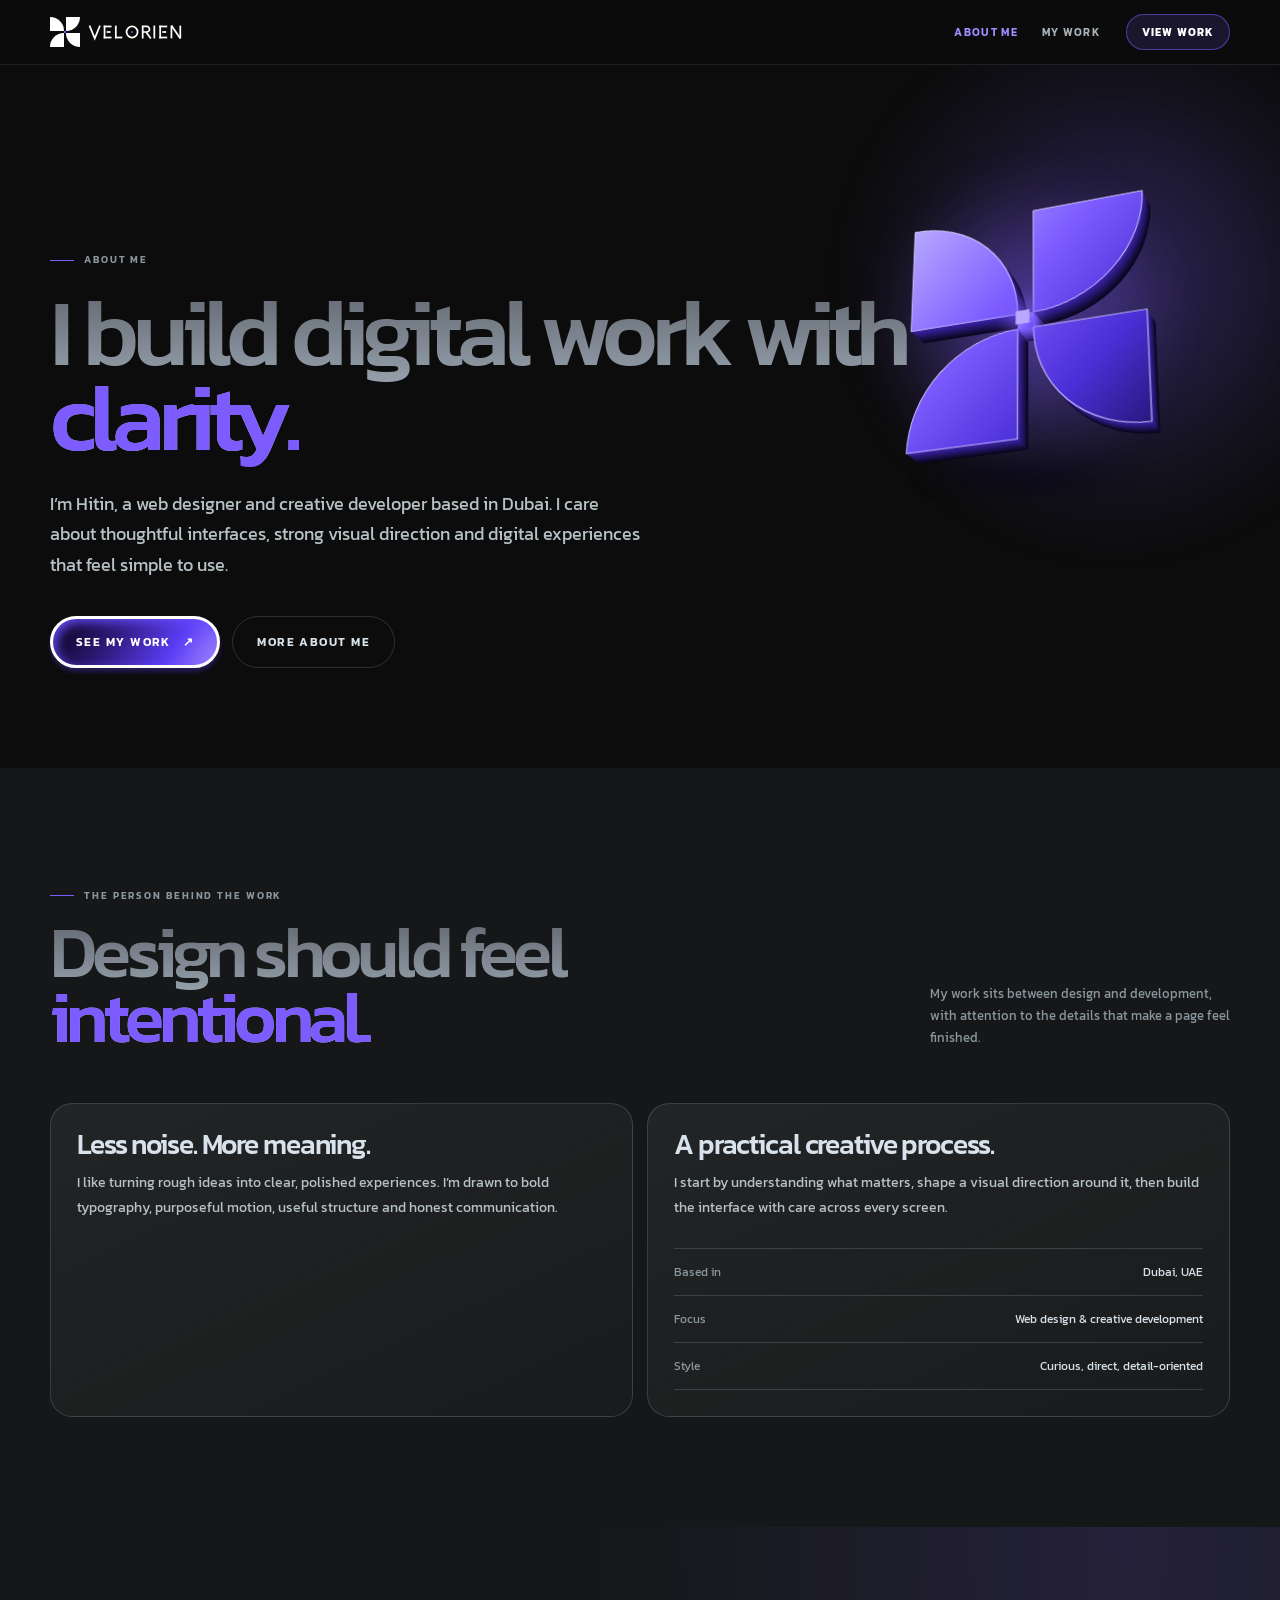
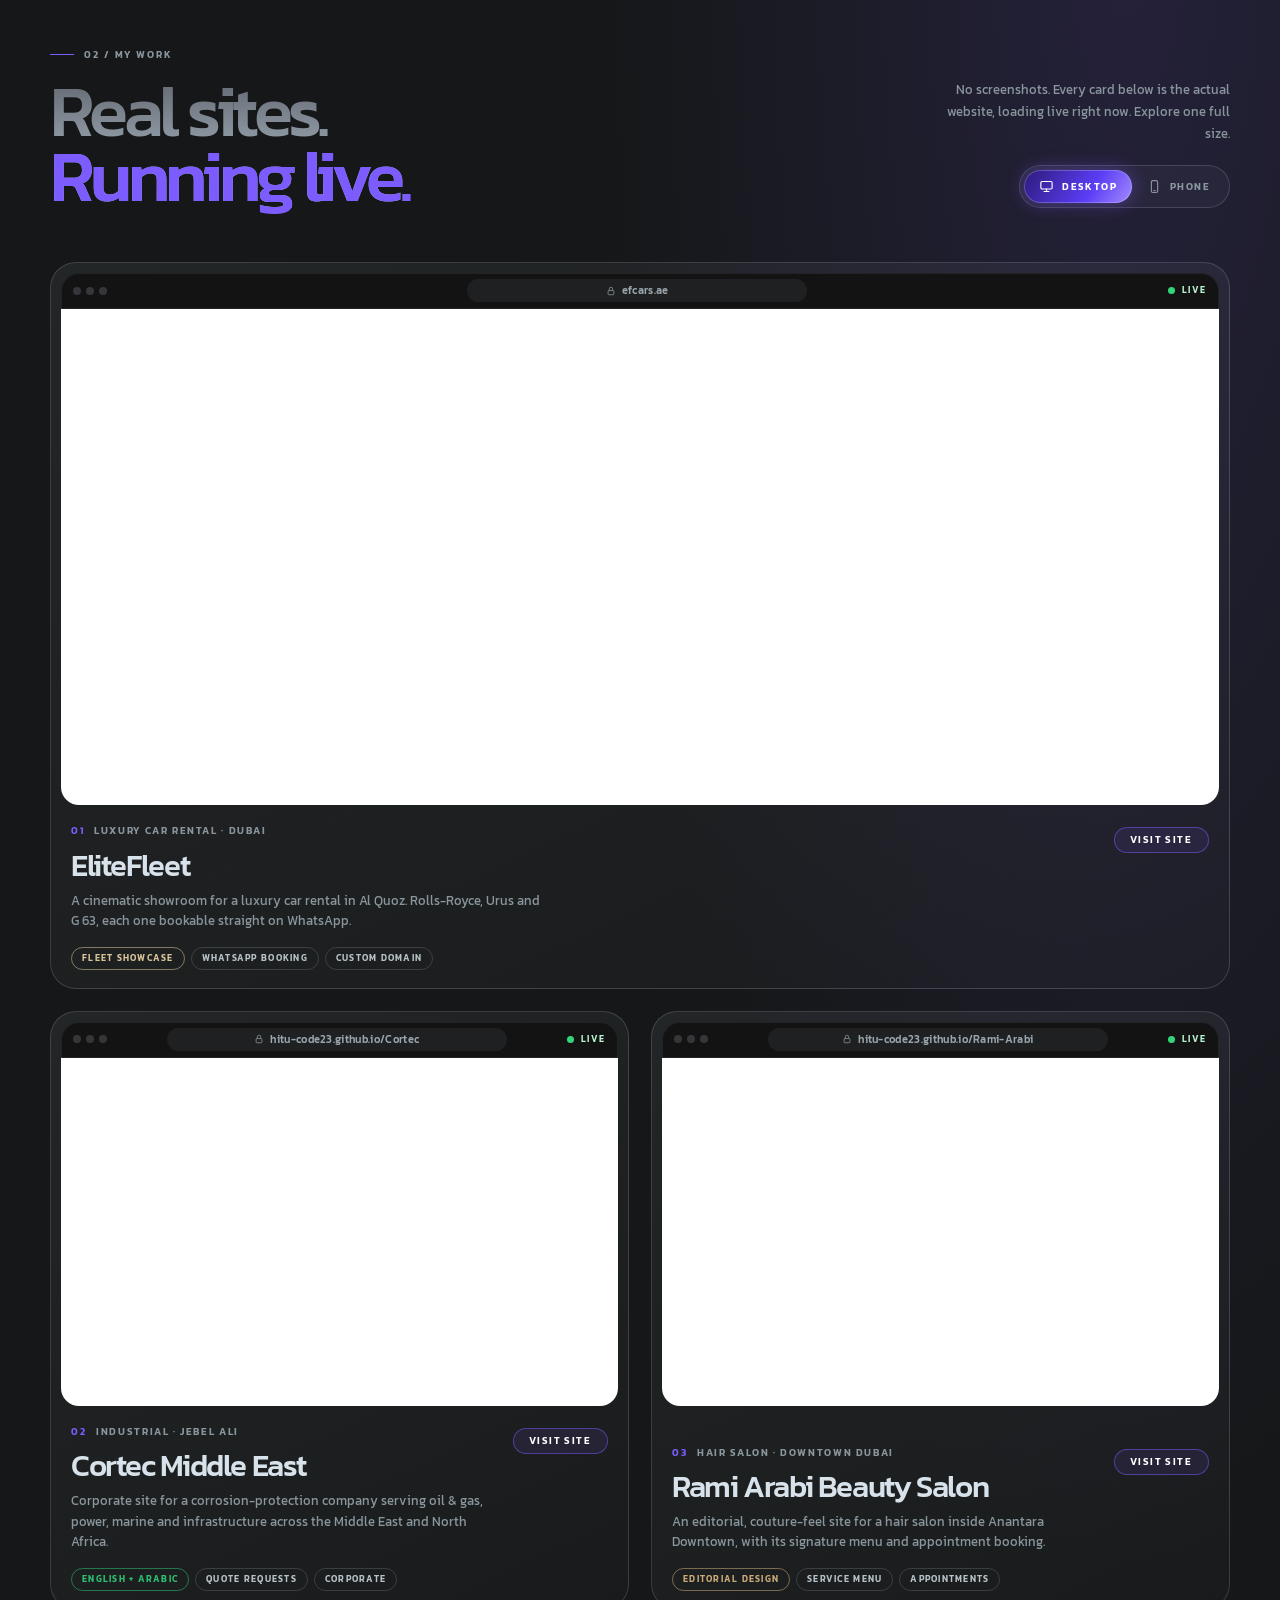
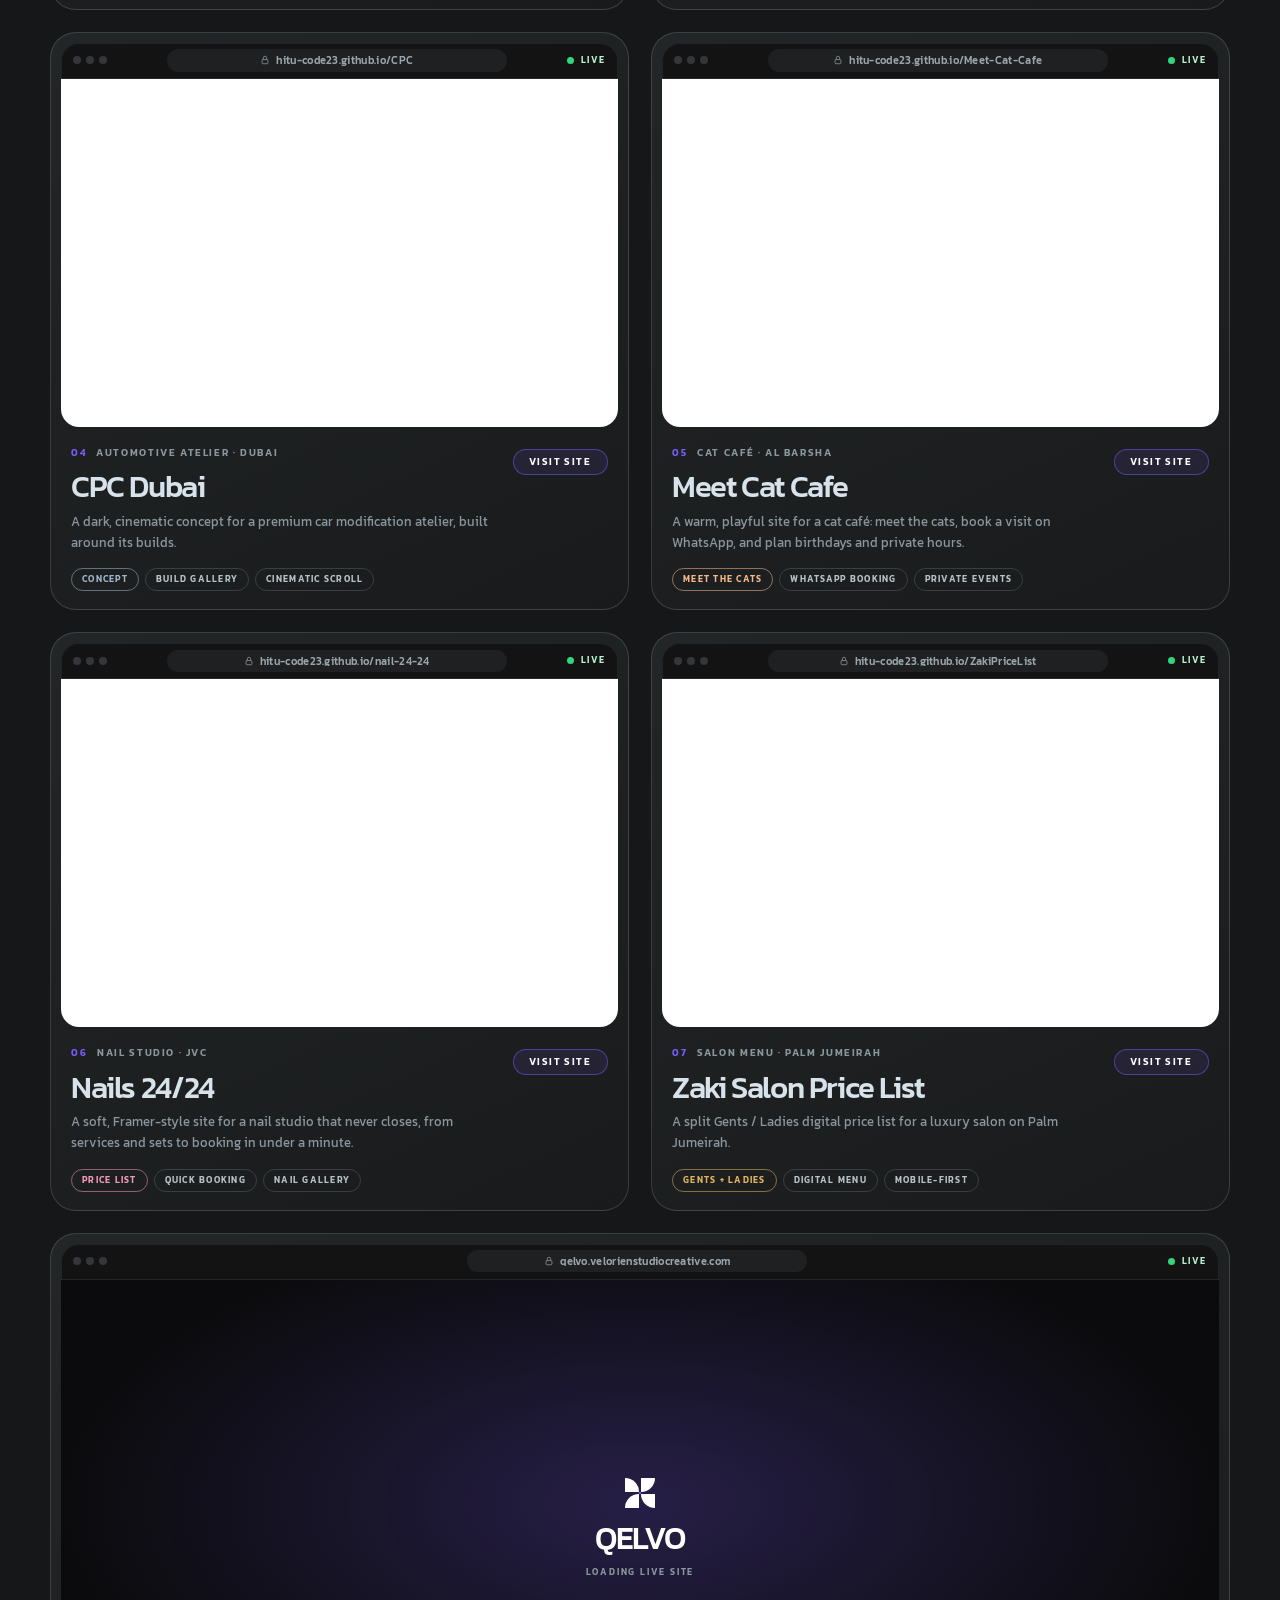
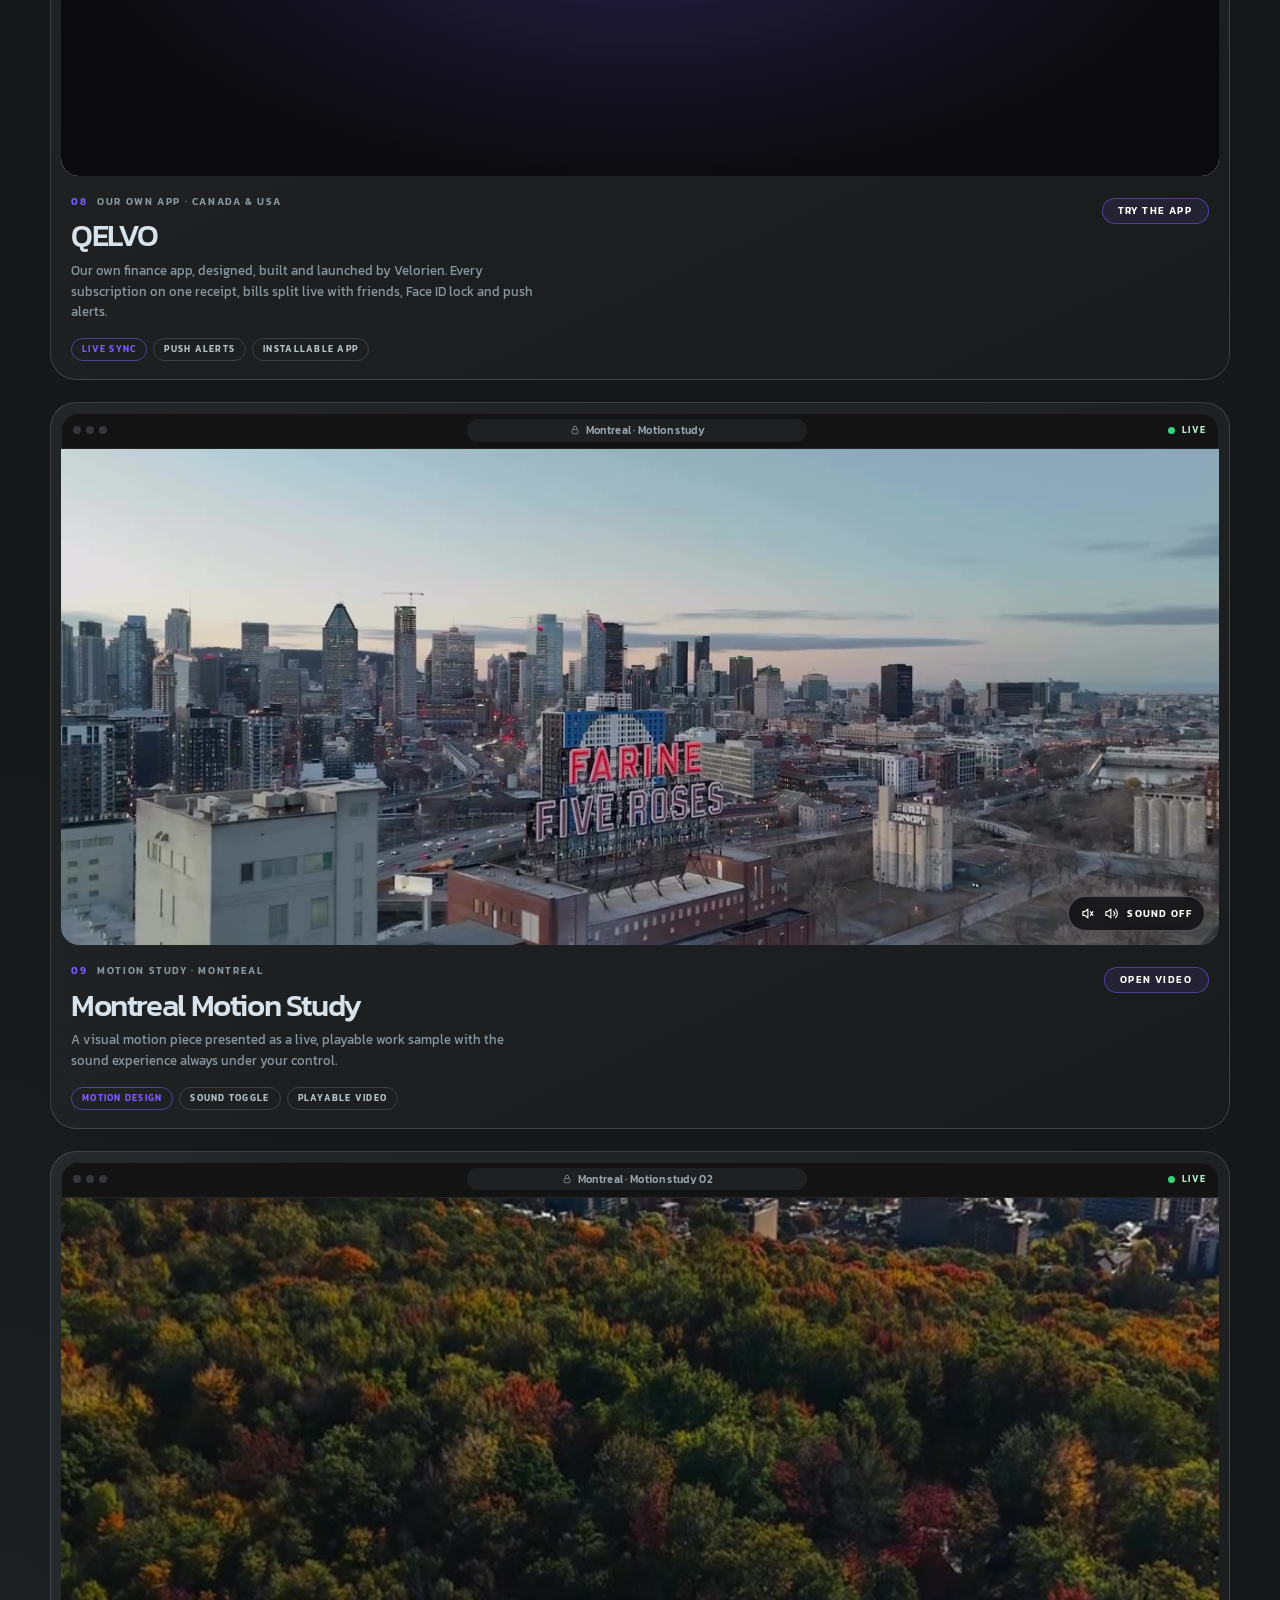
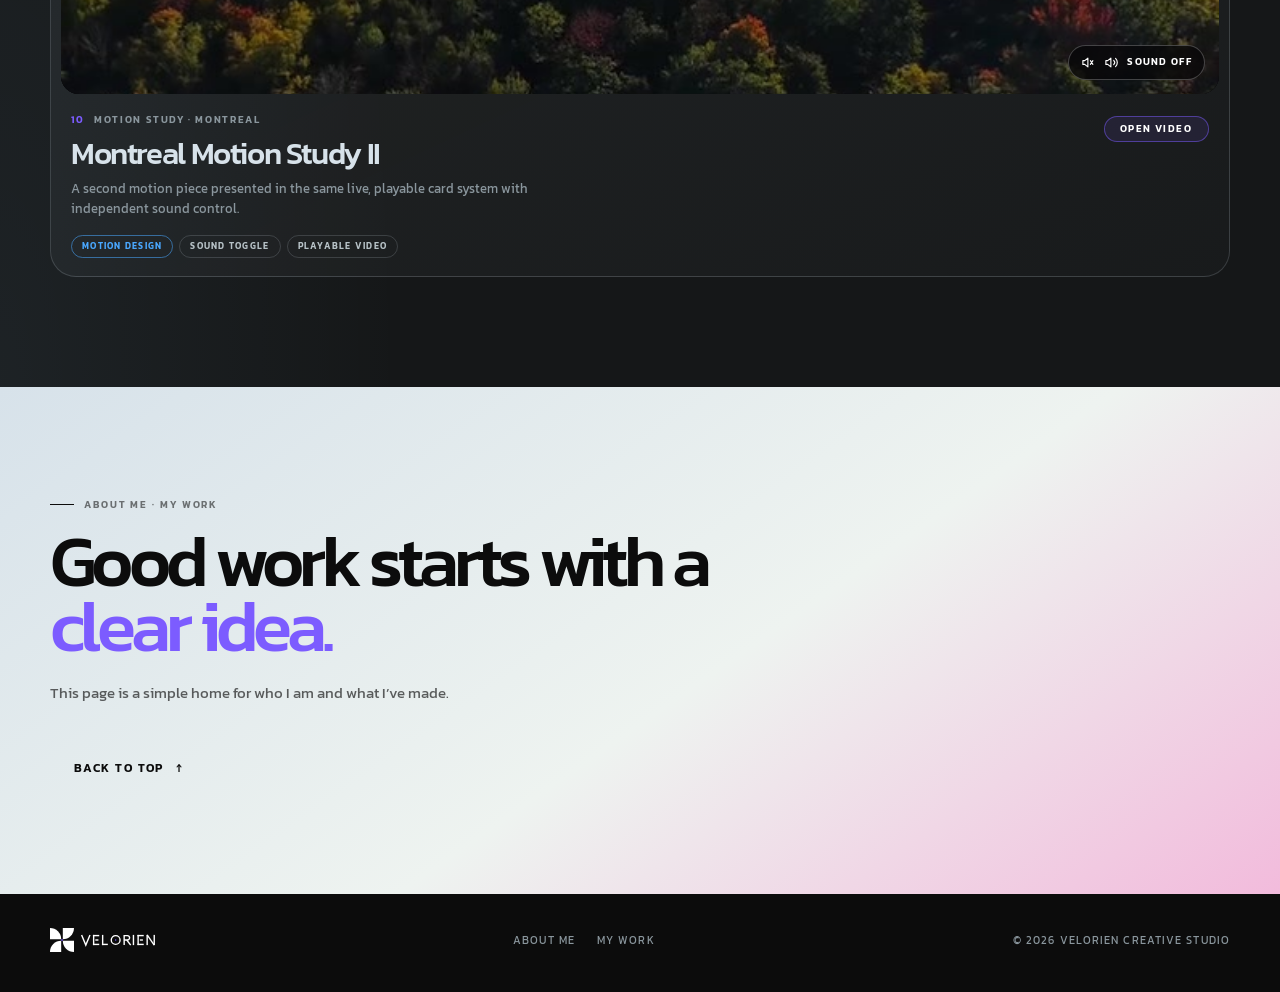
==== commit 3901d57d: "Add files via upload" ====
--- a/index.html
+++ b/index.html
@@ -1,226 +1,689 @@
-<!DOCTYPE html>
+<!doctype html>
 <html lang="en">
 <head>
-  <meta charset="UTF-8">
+  <meta charset="utf-8">
   <meta name="viewport" content="width=device-width, initial-scale=1">
-  <meta name="theme-color" content="#f5f5f7">
-  <meta name="description" content="Hitin Banga — content creator and digital creative.">
-  <title>About — Hitin Banga</title>
+  <title>About Me &amp; My Work | Velorien</title>
+  <meta name="description" content="About Hitin and selected digital work by Velorien Creative Studio.">
+  <link rel="canonical" href="https://velorienstudiocreative.com/personal/">
+  <link rel="icon" href="/favicon.svg" type="image/svg+xml">
   <link rel="preconnect" href="https://fonts.googleapis.com">
   <link rel="preconnect" href="https://fonts.gstatic.com" crossorigin>
-  <link href="https://fonts.googleapis.com/css2?family=DM+Sans:wght@400;500;600;700&family=Manrope:wght@400;500;600;700;800&display=swap" rel="stylesheet">
-  <link rel="stylesheet" href="assets/css/style.css">
-  <script defer src="assets/js/main.js"></script>
+  <link href="https://fonts.googleapis.com/css2?family=IBM+Plex+Sans+Arabic:wght@600&family=Kanit:wght@300;400;500;600;700&display=swap" rel="stylesheet">
+  <style>
+    :root{--ink:#0c0c0c;--ink-soft:#151718;--paper:#d7e2ea;--paper-bright:#f0f4f3;--muted:#8a969d;--line:rgba(215,226,234,.17);--line-dark:rgba(12,12,12,.16);--acid:#7c5cff;--violet:#7c5cff;--ease-out:cubic-bezier(.23,1,.32,1)}
+    *{box-sizing:border-box}html{scroll-behavior:smooth;scroll-padding-top:80px}body{margin:0;background:var(--ink);color:var(--paper);font-family:Kanit,ui-sans-serif,system-ui,sans-serif;overflow-x:hidden;-webkit-font-smoothing:antialiased}a{color:inherit;text-decoration:none}a:focus-visible{outline:2px solid var(--acid);outline-offset:4px}::selection{background:var(--acid);color:#fff}.wrap{width:min(1180px,calc(100% - 48px));margin:0 auto}.vl{display:block;width:auto;overflow:visible}.vl-spin,.vl-core{transform-box:fill-box;transform-origin:center}.top{position:sticky;z-index:50;top:0;border-bottom:1px solid rgba(215,226,234,.1);background:rgba(12,12,12,.88);backdrop-filter:blur(16px);-webkit-backdrop-filter:blur(16px)}.top-in{display:flex;align-items:center;gap:26px;min-height:64px}.top .brand{display:inline-flex;color:#fff;margin-inline-end:auto}.top .brand .vl{height:30px}.top-links{display:flex;gap:24px}.top-links a{color:#a8b2b8;font-size:11px;font-weight:600;letter-spacing:.12em;text-transform:uppercase;white-space:nowrap;transition:color .2s ease}.top-links a:hover,.top-links a[aria-current=page]{color:var(--paper)}.top-links a[aria-current=page]{color:#a48bff}.top-cta{display:inline-flex;align-items:center;padding:9px 15px;border:1px solid rgba(124,92,255,.55);border-radius:999px;background:rgba(124,92,255,.14);color:#fff;font-size:11px;font-weight:700;letter-spacing:.1em;text-transform:uppercase;white-space:nowrap}.eyebrow{display:inline-flex;align-items:center;gap:10px;color:var(--muted);font:600 10px/1 Kanit,sans-serif;letter-spacing:.19em;text-transform:uppercase}.eyebrow:before{content:"";width:24px;height:1px;background:var(--acid)}.eyebrow--dark{color:rgba(12,12,12,.55)}.eyebrow--dark:before{background:var(--ink)}.grad{background:linear-gradient(180deg,#646973 0%,#bbccd7 100%);-webkit-background-clip:text;background-clip:text;-webkit-text-fill-color:transparent}.hero{position:relative;overflow:hidden;padding:110px 0 100px}.hero:after{content:"";position:absolute;z-index:-1;inset-inline-end:-10vw;top:-6vw;width:46vw;height:46vw;max-width:640px;max-height:640px;border-radius:50%;background:radial-gradient(circle,rgba(124,92,255,.32),rgba(124,92,255,.06) 50%,transparent 68%);filter:blur(10px);pointer-events:none}.hero h1{max-width:920px;margin:22px 0 0;font:500 clamp(46px,7.4vw,108px)/.9 Kanit,sans-serif;letter-spacing:-.065em}.hero h1 em,.h2 em{font-style:normal;color:var(--acid);-webkit-text-fill-color:var(--acid)}.hero p.lead{max-width:590px;margin:30px 0 0;color:#b7c2c7;font-size:clamp(15px,1.4vw,18px);line-height:1.7}.actions{display:flex;flex-wrap:wrap;gap:12px;margin-top:36px}.btn{display:inline-flex;align-items:center;justify-content:center;gap:12px;min-height:52px;padding:0 24px;border-radius:999px;font:600 12px/1 Kanit,sans-serif;letter-spacing:.12em;text-transform:uppercase;transition:transform .22s var(--ease-out),filter .22s ease,background .22s ease}.btn-primary{border:2px solid #fff;outline:2px solid #fff;outline-offset:-3px;background:linear-gradient(123deg,#0d0626 7%,#2e1a7a 37%,#5b3df5 72%,#a48bff 100%);box-shadow:0 4px 4px rgba(91,61,245,.3),4px 4px 12px #6a4cff inset;color:#fff}.btn-primary:hover{transform:translateY(-3px);filter:saturate(1.2)}.btn-ghost{border:1px solid var(--line);background:transparent;color:var(--paper)}.btn-ghost:hover{border-color:var(--acid);transform:translateY(-3px)}.sec{padding:110px 0}.sec--soft{background:var(--ink-soft)}.sec--paper{background:var(--paper);color:var(--ink)}.head{display:flex;align-items:end;justify-content:space-between;gap:30px;margin-bottom:54px}.h2{max-width:760px;margin:18px 0 0;font:500 clamp(40px,5.6vw,80px)/.9 Kanit,sans-serif;letter-spacing:-.065em}.sec--paper .h2{color:var(--ink)}.sec--paper .h2 em{color:#5b3df5;-webkit-text-fill-color:#5b3df5}.head p{max-width:300px;margin:0;color:var(--muted);font-size:13px;line-height:1.7}.sec--paper .head p{color:rgba(12,12,12,.6)}.about-grid{display:grid;grid-template-columns:1fr 1fr;gap:14px}.card{padding:26px;border:1px solid var(--line);border-radius:22px;background:linear-gradient(155deg,rgba(215,226,234,.07),rgba(215,226,234,.02))}.card h3{margin:0 0 10px;font:500 28px/1.05 Kanit,sans-serif;letter-spacing:-.04em}.card p{margin:0;color:#b7c2c7;font-size:14px;line-height:1.8}.facts{display:grid;gap:0;margin-top:28px;border-top:1px solid var(--line)}.fact{display:flex;justify-content:space-between;gap:20px;padding:14px 0;border-bottom:1px solid var(--line);font-size:12px}.fact span:first-child{color:var(--muted)}.fact span:last-child;color:#fff;text-align:right}.work-grid{display:grid;grid-template-columns:repeat(3,1fr);gap:14px}.work-card{display:flex;min-height:300px;flex-direction:column;justify-content:space-between;padding:26px;border:1px solid var(--line-dark);border-radius:22px;background:rgba(255,255,255,.4);transition:transform .3s var(--ease-out),border-color .3s ease,background .3s ease}.work-card:hover{transform:translateY(-5px);border-color:#5b3df5;background:rgba(255,255,255,.68)}.work-top{display:flex;align-items:flex-start;justify-content:space-between;gap:20px}.number{color:#5b3df5;font-size:11px;letter-spacing:.13em}.arrow{display:grid;place-items:center;width:34px;height:34px;border:1px solid rgba(91,61,245,.45);border-radius:50%;color:#5b3df5;font-size:18px;transition:transform .3s var(--ease-out)}.work-card:hover .arrow{transform:translate(3px,-3px)}.work-card h3{margin:54px 0 12px;color:var(--ink);font:500 clamp(28px,3vw,44px)/.95 Kanit,sans-serif;letter-spacing:-.06em}.work-card p{margin:0;color:rgba(12,12,12,.65);font-size:13px;line-height:1.7}.work-foot{display:flex;justify-content:space-between;gap:12px;margin-top:28px;padding-top:16px;border-top:1px solid var(--line-dark);color:rgba(12,12,12,.52);font-size:10px;letter-spacing:.08em;text-transform:uppercase}.cta{position:relative;overflow:hidden;padding:100px 0;background:linear-gradient(145deg,#d7e2ea,#eef3f0 56%,#f2bbdc);color:var(--ink)}.cta h2{max-width:800px}.cta p{max-width:500px;margin:22px 0 0;color:rgba(12,12,12,.65);font-size:15px;line-height:1.7}.foot{padding:34px 0 40px;background:var(--ink);color:var(--muted);font-size:11px;letter-spacing:.1em;text-transform:uppercase}.foot-in{display:flex;flex-wrap:wrap;align-items:center;justify-content:space-between;gap:18px}.foot .brand{display:inline-flex;color:#fff}.foot .brand .vl{height:24px}.foot nav{display:flex;flex-wrap:wrap;gap:8px 22px}.foot nav a:hover{color:var(--paper)}@media(max-width:1000px){.top-links{display:none}.work-grid{grid-template-columns:repeat(2,1fr)}}@media(max-width:760px){.wrap{width:calc(100% - 32px)}.top-in{gap:10px;min-height:56px}.top .brand .vl{height:26px}.top-cta{padding:8px 12px;font-size:10px}.hero{padding:70px 0 74px}.sec,.cta{padding:80px 0}.head{display:block;margin-bottom:38px}.head p{margin-top:18px}.about-grid,.work-grid{grid-template-columns:1fr}.actions .btn{width:100%}.foot-in{flex-direction:column;align-items:flex-start}}@media(prefers-reduced-motion:reduce){*,*::before,*::after{animation-duration:.001ms!important;animation-iteration-count:1!important;transition-duration:.001ms!important;scroll-behavior:auto!important}}
+      /* VELORIEN — selected work: live site cards (each preview is the real website in a scaled frame) */
+      .work { background: radial-gradient(60% 45% at 88% 0%, rgba(124,92,255,.15), transparent 70%), radial-gradient(45% 35% at 0% 100%, rgba(164,216,255,.06), transparent 70%), var(--ink-soft); color: var(--paper); overflow: hidden; }
+      .section.work { content-visibility: visible; }
+      .work .section-title { color: var(--paper); background: linear-gradient(180deg, #646973 0%, #BBCCD7 100%); -webkit-background-clip: text; -webkit-text-fill-color: transparent; background-clip: text; }
+      .work .section-title em { color: var(--acid); font-style: normal; -webkit-text-fill-color: var(--acid); background: none; }
+      .work-side { display: grid; justify-items: end; gap: 20px; }
+      .work-side .section-summary { max-width: 290px; text-align: right; }
+      .work-dev { position: relative; display: inline-flex; padding: 4px; border: 1px solid var(--line); border-radius: 999px; background: rgba(215,226,234,.04); }
+      .work-dev button { position: relative; z-index: 1; display: inline-flex; align-items: center; gap: 8px; padding: 9px 15px; border: 0; border-radius: 999px; background: transparent; color: var(--muted); font: 600 10px/1 Kanit, sans-serif; letter-spacing: .14em; text-transform: uppercase; cursor: pointer; transition: color .3s ease; }
+      .work-dev button svg { width: 15px; height: 15px; }
+      .work-dev button[aria-pressed="true"] { color: #fff; }
+      .work-dev button:not([aria-pressed="true"]):hover { color: var(--paper); }
+      .work-dev-thumb { position: absolute; z-index: 0; top: 4px; bottom: 4px; left: 0; width: var(--tw, 0); border-radius: 999px; background: linear-gradient(123deg, #2e1a7a 0%, #5b3df5 62%, #a48bff 100%); box-shadow: 0 0 18px rgba(124,92,255,.45), inset 0 0 0 1px rgba(255,255,255,.22); transform: translateX(var(--tx, 4px)); transition: transform .5s var(--ease-out), width .5s var(--ease-out); }
+
+      .work-grid { display: grid; grid-template-columns: repeat(2, minmax(0, 1fr)); gap: 22px; }
+      .work-card { position: relative; display: flex; flex-direction: column; min-width: 0; padding: 10px; border: 1px solid var(--line); border-radius: 26px; background: linear-gradient(155deg, rgba(215,226,234,.075), rgba(215,226,234,.02)); transition: opacity .75s var(--ease-out), transform .75s var(--ease-out), border-color .35s ease, box-shadow .45s ease, background .45s ease; }
+      .work-card--feature { grid-column: 1 / -1; }
+      .work-card:hover { border-color: rgba(124,92,255,.5); border-color: color-mix(in srgb, var(--wc) 55%, transparent); box-shadow: 0 30px 70px rgba(0,0,0,.35); background: linear-gradient(155deg, color-mix(in srgb, var(--wc) 12%, transparent), rgba(215,226,234,.02) 60%); }
+
+      .work-frame { position: relative; overflow: hidden; border-radius: 18px; background: #0a0a0b; box-shadow: inset 0 0 0 1px rgba(215,226,234,.08); isolation: isolate; }
+      .work-bar { display: flex; align-items: center; gap: 12px; height: 36px; padding: 0 12px; border-bottom: 1px solid rgba(215,226,234,.08); background: rgba(255,255,255,.035); }
+      .work-dots { display: flex; gap: 5px; }
+      .work-dots i { width: 8px; height: 8px; border-radius: 50%; background: rgba(215,226,234,.17); }
+      .work-url { display: flex; align-items: center; justify-content: center; gap: 6px; flex: 1; min-width: 0; max-width: 340px; margin: 0 auto; padding: 6px 12px; border-radius: 999px; background: rgba(215,226,234,.06); color: #9aa6ad; font: 500 10.5px/1 Kanit, sans-serif; letter-spacing: .03em; white-space: nowrap; }
+      .work-url span { overflow: hidden; text-overflow: ellipsis; }
+      .work-url svg { flex: 0 0 10px; width: 10px; height: 10px; opacity: .7; }
+      .work-live { display: inline-flex; align-items: center; gap: 7px; color: #b9f3cf; font: 600 9px/1 Kanit, sans-serif; letter-spacing: .18em; text-transform: uppercase; }
+      .work-live i, .wv-live i { width: 7px; height: 7px; border-radius: 50%; background: #34d47a; animation: work-pulse 2s ease-out infinite; }
+      @keyframes work-pulse { 0% { box-shadow: 0 0 0 0 rgba(52,212,122,.55); } 70%, 100% { box-shadow: 0 0 0 8px rgba(52,212,122,0); } }
+
+      .work-view { position: relative; aspect-ratio: 16 / 10; overflow: hidden; background: radial-gradient(70% 80% at 50% 45%, rgba(124,92,255,.2), transparent 72%), #0b0b0d; background: radial-gradient(70% 80% at 50% 45%, color-mix(in srgb, var(--wc) 24%, transparent), transparent 72%), #0b0b0d; }
+      .work-card--feature .work-view { aspect-ratio: 21 / 9; }
+      .work-view::before { content: ""; position: absolute; inset: 0; background-image: linear-gradient(rgba(215,226,234,.045) 1px, transparent 1px), linear-gradient(90deg, rgba(215,226,234,.045) 1px, transparent 1px); background-size: 28px 28px; -webkit-mask: radial-gradient(75% 75% at 50% 50%, #000, transparent); mask: radial-gradient(75% 75% at 50% 50%, #000, transparent); opacity: 0; transition: opacity .4s ease; }
+      .work.is-phone .work-view::before { opacity: 1; }
+      .work-screen { position: absolute; left: 0; top: 0; overflow: hidden; background: #0b0b0d; transition: opacity .3s ease, border-radius .3s ease; }
+      .work-screen iframe { display: block; border: 0; background: #fff; transform-origin: 0 0; pointer-events: none; }
+      .work.is-phone .work-screen { border-radius: 24px; box-shadow: 0 0 0 5px #1b1b20, 0 0 0 6px rgba(215,226,234,.16), 0 26px 50px rgba(0,0,0,.55); }
+      .work.is-phone .work-screen::after { content: ""; position: absolute; z-index: 2; top: 7px; left: 50%; width: 30%; height: 10px; margin-left: -15%; border-radius: 10px; background: #050506; }
+      .work.is-switching .work-screen { opacity: 0; }
+
+      .work-skel { position: absolute; inset: 0; z-index: 2; display: grid; place-content: center; justify-items: center; gap: 14px; overflow: hidden; background: inherit; text-align: center; transition: opacity .7s ease, visibility 0s linear .7s; }
+      .work-skel .mkx { --m: 30px; color: #fff; animation: hbv-spin 2.4s linear infinite; }
+      .work-skel .mkx b { background: var(--wc); }
+      .work-skel strong { color: #fff; font: 500 clamp(20px, 2.6vw, 32px)/1 Kanit, sans-serif; letter-spacing: -.045em; }
+      .work-skel small { color: var(--muted); font: 600 9px/1 Kanit, sans-serif; letter-spacing: .2em; text-transform: uppercase; }
+      .work-skel::after { content: ""; position: absolute; inset: 0; background: linear-gradient(105deg, transparent 35%, rgba(255,255,255,.06) 50%, transparent 65%); transform: translateX(-100%); animation: work-shine 1.8s ease-in-out infinite; }
+      @keyframes work-shine { to { transform: translateX(100%); } }
+      .work-view.is-loaded .work-skel { opacity: 0; visibility: hidden; }
+      .work-view.is-loaded .work-skel .mkx, .work-view.is-loaded .work-skel::after { animation: none; }
+
+      .work-open { position: absolute; inset: 0; z-index: 3; display: grid; place-items: center; width: 100%; padding: 0; border: 0; border-radius: inherit; background: transparent; cursor: pointer; }
+      .work-open::before { content: ""; position: absolute; inset: 0; background: radial-gradient(60% 60% at 50% 50%, rgba(6,6,9,.35), rgba(6,6,9,.6)); opacity: 0; transition: opacity .35s ease; }
+      .work-open:focus-visible { outline: 2px solid var(--acid); outline-offset: -2px; }
+      .work-cta { position: relative; display: inline-flex; align-items: center; gap: 11px; padding: 8px 8px 8px 19px; border: 2px solid #fff; outline: 2px solid #fff; outline-offset: -3px; border-radius: 999px; background: linear-gradient(123deg,#0d0626 7%,#2e1a7a 37%,#5b3df5 72%,#a48bff 100%); box-shadow: 0 10px 30px rgba(91,61,245,.45), 4px 4px 12px #6a4cff inset; color: #fff; font: 600 11px/1 Kanit, sans-serif; letter-spacing: .14em; text-transform: uppercase; opacity: 0; transform: translateY(12px) scale(.95); transition: opacity .35s ease, transform .45s var(--ease-out); }
+      .work-cta-ic { display: inline-grid; place-items: center; width: 30px; height: 30px; border-radius: 50%; background: rgba(255,255,255,.16); box-shadow: inset 0 0 0 1px rgba(255,255,255,.3); }
+      .work-cta-ic svg { width: 14px; height: 14px; }
+      .work-card:hover .work-open::before, .work-open:focus-visible::before { opacity: 1; }
+      .work-card:hover .work-cta, .work-open:focus-visible .work-cta { opacity: 1; transform: none; }
+
+      .work-info { display: flex; align-items: flex-start; justify-content: space-between; gap: 18px; padding: 20px 10px 8px; }
+      .work-kicker { display: flex; align-items: center; gap: 10px; color: var(--muted); font: 600 9.5px/1.3 Kanit, sans-serif; letter-spacing: .17em; text-transform: uppercase; }
+      .work-kicker b { color: var(--acid); font-weight: 600; }
+      .work-info h3 { margin: 12px 0 0; color: var(--paper); font: 500 clamp(24px, 2.4vw, 32px)/1 Kanit, sans-serif; letter-spacing: -.045em; }
+      .work-info p { max-width: 470px; margin: 10px 0 0; color: var(--muted); font-size: 12.5px; line-height: 1.65; }
+      .work-tags { display: flex; flex-wrap: wrap; gap: 6px; margin-top: 15px; }
+      .work-tags span { padding: 6px 10px; border: 1px solid var(--line); border-radius: 999px; color: #b7c2c7; font: 600 9px/1 Kanit, sans-serif; letter-spacing: .14em; text-transform: uppercase; }
+      .work-tags span:first-child { border-color: rgba(124,92,255,.5); border-color: color-mix(in srgb, var(--wc) 55%, transparent); color: var(--wc); }
+      .work-visit { flex: 0 0 auto; display: inline-flex; align-items: center; gap: 9px; margin-top: 2px; padding: 7px 7px 7px 15px; border: 1px solid rgba(124,92,255,.5); border-radius: 999px; background: rgba(124,92,255,.1); color: #fff; font: 600 10px/1 Kanit, sans-serif; letter-spacing: .14em; text-transform: uppercase; white-space: nowrap; transition: background .25s ease, border-color .25s ease, transform .25s var(--ease-out), box-shadow .25s ease; }
+      .work-visit:hover { background: var(--violet); border-color: var(--violet); box-shadow: 0 0 22px rgba(124,92,255,.5); transform: translateY(-2px); }
+      .work-visit:hover .pkg-ic { background: #fff; color: var(--violet); }
+      .work-visit:hover .pkg-ic svg { transform: rotate(45deg); }
+
+      .work-foot { display: flex; align-items: center; justify-content: space-between; gap: 24px; margin-top: 44px; padding: 26px 28px; border: 1px solid var(--line); border-radius: 22px; background: linear-gradient(120deg, rgba(124,92,255,.12), rgba(215,226,234,.03) 60%); }
+      .work-foot p { margin: 0; color: var(--paper); font: 500 clamp(20px, 2.2vw, 28px)/1.05 Kanit, sans-serif; letter-spacing: -.04em; }
+      .work-foot p span { display: block; margin-top: 8px; color: var(--muted); font: 400 12px/1.6 Kanit, sans-serif; letter-spacing: 0; }
+      .work-nav { display: none; }
+
+      @media (hover: none) {
+        .work-open { place-items: end; padding: 12px; }
+        .work-open::before { display: none; }
+        .work-cta { padding: 6px 6px 6px 14px; font-size: 9.5px; opacity: 1; transform: none; box-shadow: 0 8px 22px rgba(0,0,0,.45), 4px 4px 12px #6a4cff inset; }
+        .work-cta-ic { width: 26px; height: 26px; }
+      }
+      @media (max-width: 900px) {
+        .work-card--feature .work-view { aspect-ratio: 16 / 10; }
+        .work-grid { gap: 14px; }
+      }
+      @media (max-width: 760px) and (min-width: 681px) {
+        .work-grid { grid-template-columns: 1fr; }
+      }
+      @media (max-width: 680px) {
+        .work-side { justify-items: start; gap: 22px; margin-top: 23px; }
+        .work-side .section-summary { margin: 0; text-align: left; }
+        .work-grid { grid-template-columns: none; grid-auto-flow: column; grid-auto-columns: 86%; gap: 12px; margin: 0 -16px; padding: 4px 16px 6px; overflow-x: auto; overscroll-behavior-x: contain; scroll-snap-type: x mandatory; scroll-padding: 0 16px; scrollbar-width: none; }
+        .work-grid::-webkit-scrollbar { display: none; }
+        .work-card, .work-card--feature { grid-column: auto; scroll-snap-align: start; padding: 8px; border-radius: 22px; }
+        .work-card[data-reveal] { opacity: 1; transform: none; }
+        .work.is-phone .work-view { aspect-ratio: 4 / 5; }
+        .work-frame { border-radius: 15px; }
+        .work-bar { height: 32px; gap: 8px; padding: 0 10px; }
+        .work-dots { display: none; }
+        .work-url { font-size: 10px; padding: 5px 10px; }
+        .work-info { flex-direction: column; gap: 16px; padding: 16px 6px 6px; }
+        .work-info h3 { font-size: 25px; }
+        .work-info p { font-size: 12px; }
+        .work-nav { display: flex; align-items: center; justify-content: space-between; gap: 14px; margin-top: 18px; }
+        .work-count { color: var(--muted); font: 600 10px/1 Kanit, sans-serif; letter-spacing: .16em; font-variant-numeric: tabular-nums; }
+        .work-count b { color: var(--paper); font-weight: 600; }
+        .work-bars { display: flex; flex: 1; gap: 5px; }
+        .work-bars i { flex: 1; height: 3px; border-radius: 3px; background: rgba(215,226,234,.14); transition: background .3s ease; }
+        .work-bars i.is-on { background: var(--acid); box-shadow: 0 0 10px rgba(124,92,255,.6); }
+        .work-arrows { display: flex; gap: 8px; }
+        .work-arrows button { display: inline-grid; place-items: center; width: 38px; height: 38px; border: 1px solid rgba(215,226,234,.3); border-radius: 50%; background: rgba(255,255,255,.04); color: var(--paper); cursor: pointer; }
+        .work-arrows button:disabled { opacity: .35; cursor: default; }
+        .work-arrows svg { width: 16px; height: 16px; }
+        .work-foot { flex-direction: column; align-items: stretch; margin-top: 30px; padding: 22px 20px; }
+        .work-foot .btn { width: 100%; }
+      }
+
+
+    .container{width:min(1180px,calc(100% - 48px));margin:0 auto}.section{padding:110px 0}.section-head{display:flex;align-items:end;justify-content:space-between;gap:30px;margin-bottom:54px}.section-title{max-width:760px;margin:18px 0 0;font:500 clamp(40px,5.6vw,80px)/.9 Kanit,sans-serif;letter-spacing:-.065em}.section-summary{max-width:300px;margin:0;color:var(--muted);font-size:13px;line-height:1.7}.mkx{position:relative;display:block;width:var(--m,40px);height:var(--m,40px);color:#fff}.mkx i{position:absolute;width:46.667%;height:46.667%;background:currentColor}.mkx .tl{left:0;top:0;border-top-right-radius:100%}.mkx .tr{right:0;top:0;border-bottom-right-radius:100%}.mkx .br{right:0;bottom:0;border-bottom-left-radius:100%}.mkx .bl{left:0;bottom:0;border-top-left-radius:100%}.mkx b{position:absolute;left:46.667%;top:46.667%;width:6.667%;height:6.667%;background:var(--violet)}[data-reveal]{opacity:0;transform:translateY(20px);transition:opacity .75s var(--ease-out),transform .75s var(--ease-out)}[data-reveal].is-visible{opacity:1;transform:translateY(0)}.portfolio-note{display:flex;align-items:center;justify-content:space-between;gap:24px;margin-top:44px;padding:26px 28px;border:1px solid var(--line);border-radius:22px;background:linear-gradient(120deg,rgba(124,92,255,.12),rgba(215,226,234,.03) 60%)}.portfolio-note p{margin:0;color:var(--paper);font:500 clamp(20px,2.2vw,28px)/1.05 Kanit,sans-serif;letter-spacing:-.04em}.portfolio-note span{max-width:380px;color:var(--muted);font-size:12px;line-height:1.6}
+      /* VELORIEN — 3D pinwheel hero artwork (pure CSS 3D layers, no image file needed) */
+      .hero-artwork { z-index: 0 !important; aspect-ratio: 1; pointer-events: none; isolation: isolate; contain: layout paint; }
+      .hero-center { isolation: isolate; }
+      .hero-title { position: relative; z-index: 3; }
+      .ha-stage { isolation: isolate; }
+      .ha-float { position: absolute; inset: 0; animation: ha-float 7s ease-in-out infinite; }
+      .ha-glow { position: absolute; inset: 4%; border-radius: 50%; background: radial-gradient(circle, rgba(124,92,255,.5), rgba(124,92,255,.12) 45%, transparent 66%); filter: blur(18px); animation: ha-glow 7s ease-in-out infinite; }
+      .ha-stage { position: absolute; inset: 14%; perspective: 1400px; }
+      .ha-tilt { position: absolute; inset: 0; transform-style: preserve-3d; transform: rotateX(26deg) rotateY(-20deg); }
+      .ha-spin { position: absolute; inset: 0; transform-style: preserve-3d; will-change: transform; animation: ha-spin 34s linear infinite; }
+      .ha-layer { position: absolute; inset: 0; }
+      .ha-layer svg { display: block; width: 100%; height: 100%; overflow: visible; }
+      .ha-core { animation: ha-core 3.4s ease-in-out infinite; }
+      .ha-shadow { position: absolute; left: 20%; right: 20%; bottom: 3%; height: 8%; border-radius: 50%; background: radial-gradient(closest-side, rgba(8,4,24,.95), transparent); filter: blur(10px); animation: ha-shadow 7s ease-in-out infinite; }
+      @keyframes ha-spin { to { transform: rotateZ(360deg); } }
+      @keyframes ha-float { 0%, 100% { transform: translateY(0); } 50% { transform: translateY(-4%); } }
+      @keyframes ha-glow { 0%, 100% { opacity: .75; transform: scale(.96); } 50% { opacity: 1; transform: scale(1.04); } }
+      @keyframes ha-shadow { 0%, 100% { opacity: .95; transform: scaleX(1); } 50% { opacity: .55; transform: scaleX(.82); } }
+      @keyframes ha-core { 0%, 100% { opacity: .75; } 50% { opacity: 1; } }
+      @media (prefers-reduced-motion: reduce) { .ha-spin, .ha-float, .ha-glow, .ha-shadow, .ha-core { animation: none !important; } }
+
+.hero-center{position:relative;min-height:310px}.hero-artwork{position:absolute;right:2%;top:-34px;width:min(360px,38vw);height:min(360px,38vw)}.hero-center>.eyebrow,.hero-center>h1,.hero-center>p,.hero-center>.actions{position:relative;z-index:2}.hero-center>.eyebrow{margin-top:80px}
+  </style>
+
+<style id="video-card-styles">
+.video-card .work-view{background:#08080b}.video-card .work-view video{position:absolute;inset:0;width:100%;height:100%;display:block;object-fit:cover;background:#08080b}.video-card .work-screen video{position:absolute;inset:0;width:100%;height:100%;display:block;object-fit:cover;background:#08080b}.video-card .work-screen{background:#08080b}.video-card .video-sound{position:absolute;z-index:5;right:14px;bottom:14px;display:inline-flex;align-items:center;gap:8px;padding:9px 12px;border:1px solid rgba(255,255,255,.24);border-radius:999px;background:rgba(5,5,8,.72);backdrop-filter:blur(12px);color:#fff;font:600 10px/1 Kanit,sans-serif;letter-spacing:.13em;text-transform:uppercase;cursor:pointer;transition:background .25s ease,border-color .25s ease,transform .25s ease}.video-card .video-sound:hover,.video-card .video-sound:focus-visible{border-color:rgba(255,255,255,.62);background:rgba(124,92,255,.72);transform:translateY(-2px)}.video-card .video-sound svg{width:15px;height:15px}.wv-screen video{display:block;width:100%;height:100%;object-fit:contain;background:#07070a}@media(max-width:680px){.video-card .video-sound{right:10px;bottom:10px;padding:8px 10px}.video-card .video-sound span{display:none}}
+</style>
 </head>
+
+<style>
+      /* full-size live viewer */
+      .wv { position: fixed; inset: 0; z-index: 140; display: grid; place-items: center; padding: 22px; }
+      .wv[hidden] { display: none; }
+      html.wv-lock { overflow: hidden; }
+      .wv-backdrop { position: absolute; inset: 0; background: rgba(6,6,9,.82); backdrop-filter: blur(14px) saturate(1.2); -webkit-backdrop-filter: blur(14px) saturate(1.2); }
+      .wv-shell { position: relative; display: flex; flex-direction: column; width: min(1500px, 100%); height: 100%; overflow: hidden; border: 1px solid rgba(215,226,234,.14); border-radius: 22px; background: #0e0e11; box-shadow: 0 40px 120px rgba(0,0,0,.6); }
+      .wv-bar { display: flex; align-items: center; gap: 10px; min-height: 58px; padding: 10px 12px 10px 18px; border-bottom: 1px solid rgba(215,226,234,.1); background: radial-gradient(80% 160% at 0% 0%, rgba(124,92,255,.18), transparent 60%), #111115; }
+      .wv-meta { display: flex; align-items: center; gap: 12px; flex: 1; min-width: 0; }
+      .wv-live { display: inline-flex; align-items: center; gap: 7px; flex: 0 0 auto; color: #b9f3cf; font: 600 9px/1 Kanit, sans-serif; letter-spacing: .18em; text-transform: uppercase; }
+      .wv-meta b { overflow: hidden; color: #fff; font: 500 19px/1.1 Kanit, sans-serif; letter-spacing: -.035em; white-space: nowrap; text-overflow: ellipsis; }
+      .wv-url { overflow: hidden; color: var(--muted); font-size: 11px; white-space: nowrap; text-overflow: ellipsis; }
+      .wv-ibtn { display: inline-grid; place-items: center; flex: 0 0 38px; width: 38px; height: 38px; padding: 0; border: 1px solid rgba(215,226,234,.24); border-radius: 50%; background: rgba(255,255,255,.04); color: var(--paper); cursor: pointer; transition: background .25s ease, border-color .25s ease, color .25s ease; }
+      .wv-ibtn:hover { border-color: var(--acid); background: rgba(124,92,255,.16); }
+      .wv-ibtn svg { width: 17px; height: 17px; }
+      .wv .work-dev { flex: 0 0 auto; }
+      .wv-open { flex: 0 0 auto; display: inline-flex; align-items: center; gap: 9px; padding: 6px 6px 6px 15px; border: 2px solid #fff; outline: 2px solid #fff; outline-offset: -3px; border-radius: 999px; background: linear-gradient(123deg,#0d0626 7%,#2e1a7a 37%,#5b3df5 72%,#a48bff 100%); color: #fff; font: 600 10px/1 Kanit, sans-serif; letter-spacing: .14em; text-transform: uppercase; white-space: nowrap; transition: transform .25s var(--ease-out), filter .25s ease; }
+      .wv-open:hover { transform: translateY(-2px); filter: saturate(1.2); }
+      .wv-open .pkg-ic { width: 26px; height: 26px; background: rgba(255,255,255,.16); box-shadow: inset 0 0 0 1px rgba(255,255,255,.3); }
+      .wv-stage { position: relative; flex: 1; min-height: 0; overflow: hidden; background-image: radial-gradient(60% 60% at 50% 40%, rgba(124,92,255,.12), transparent 70%), linear-gradient(rgba(215,226,234,.035) 1px, transparent 1px), linear-gradient(90deg, rgba(215,226,234,.035) 1px, transparent 1px); background-size: auto, 32px 32px, 32px 32px; }
+      .wv-screen { position: absolute; overflow: hidden; background: #0b0b0d; }
+      .wv-screen iframe { display: block; border: 0; background: #fff; transform-origin: 0 0; }
+      .wv-stage.is-phone .wv-screen { border-radius: 36px; box-shadow: 0 0 0 8px #1b1b20, 0 0 0 9px rgba(215,226,234,.18), 0 30px 80px rgba(0,0,0,.6); }
+      .wv-stage.is-bare .wv-screen { border-radius: 0; box-shadow: none; }
+      .wv-load { position: absolute; inset: 0; z-index: 2; display: grid; place-content: center; justify-items: center; gap: 14px; background: #0e0e11; color: var(--muted); font: 600 9px/1 Kanit, sans-serif; letter-spacing: .2em; text-transform: uppercase; transition: opacity .5s ease, visibility 0s linear .5s; }
+      .wv-load .mkx { --m: 34px; animation: hbv-spin 2.2s linear infinite; }
+      .wv-stage.is-loaded .wv-load { opacity: 0; visibility: hidden; }
+      .wv-stage.is-loaded .wv-load .mkx { animation: none; }
+      @media (max-width: 680px) {
+        .wv { padding: 0; }
+        .wv-shell { border: 0; border-radius: 0; height: 100%; height: 100dvh; }
+        .wv-bar { gap: 7px; min-height: 0; padding: calc(9px + env(safe-area-inset-top)) 10px 9px; }
+        .wv-meta { gap: 8px; }
+        .wv-meta b { font-size: 16px; }
+        .wv-url, .wv-live span, .wv .work-dev button span, .wv-open > span:first-child { display: none; }
+        .wv .work-dev button { padding: 8px 10px; }
+        .wv-ibtn { flex-basis: 34px; width: 34px; height: 34px; }
+        .wv-open { padding: 4px; }
+      }
+      @media (prefers-reduced-motion: reduce) {
+        .work-live i, .wv-live i, .work-skel .mkx, .work-skel::after, .wv-load .mkx { animation: none; }
+        .work-dev-thumb { transition: none; }
+      }
+    
+/* Custom web apps card (QELVO preview) */
+.tools-grid > .tool--app { grid-column: 1 / -1; }
+.qv-mock { display: grid; place-items: center; gap: 12px; padding: 22px 18px 16px; }
+.qv-phone { width: min(250px, 100%); border-radius: 30px; padding: 16px 12px 14px; background: #0e0e10; border: 1px solid rgba(215,226,234,.14); box-shadow: 0 24px 50px rgba(0,0,0,.45); font-family: Kanit, system-ui, sans-serif; }
+.qv-title { color: #f2f2f4; font-weight: 500; font-size: 19px; letter-spacing: -.03em; line-height: 1.1; margin: 0 4px 12px; }
+.qv-title small { display: block; font-size: 10px; letter-spacing: 0; color: #a1a1a6; font-weight: 400; }
+.qv-card { display: flex; justify-content: space-between; align-items: center; border-radius: 14px; padding: 10px 12px; font-size: 11px; font-weight: 500; margin-top: -4px; position: relative; }
+.qv-card span:last-child { font-weight: 300; opacity: .85; font-size: 10px; }
+.qv-c1 { background: #26262b; color: #f2f2f4; margin-top: 0; }
+.qv-c2 { background: #7c5cff; color: #fff; }
+.qv-c3 { background: #e9e3d6; color: #1b1b1f; display: grid; grid-template-columns: 1fr auto; row-gap: 6px; padding-bottom: 12px; }
+.qv-c3 b { font-size: 22px; font-weight: 500; letter-spacing: -.04em; }
+.qv-c3 i { grid-column: 1 / -1; height: 5px; border-radius: 5px; background: rgba(0,0,0,.12); overflow: hidden; }
+.qv-c3 em { display: block; width: 78%; height: 100%; background: #1b1b1f; border-radius: 5px; }
+.qv-slip { margin: 0 10px; background: #f7f4ee; color: #1a1a1a; padding: 8px 10px 6px; font-size: 10px; position: relative; }
+.qv-slip::after { content: ""; position: absolute; left: 0; right: 0; top: 100%; height: 6px; background: linear-gradient(135deg, #f7f4ee 33.33%, transparent 33.33%) 0 0 / 10px 10px, linear-gradient(225deg, #f7f4ee 33.33%, transparent 33.33%) 0 0 / 10px 10px; }
+.qv-slip p { display: flex; justify-content: space-between; margin: 0; padding: 3px 0; border-bottom: 1px dashed #cfc8bb; }
+.qv-slip p:last-child { border-bottom: 0; }
+.qv-torn span:first-child { text-decoration: line-through; color: #8a847a; }
+.qv-torn span:last-child { color: #8a847a; }
+.qv-try { color: inherit; text-decoration: underline; text-underline-offset: 3px; }
+
+</style>
 <body>
-  <header class="site-header">
-    <a class="wordmark" href="index.html" aria-label="Hitin Banga home">HITIN<span>.</span></a>
-    <nav class="nav" aria-label="Main navigation">
-      <a class="nav-link active" href="index.html">About me</a>
-      <a class="nav-link" href="#work">My work</a>
-    </nav>
-    <a class="header-contact" href="#contact">Let's talk <span aria-hidden="true">↗</span></a>
-  </header>
-
+  <header class="top"><div class="wrap top-in"><a class="brand" href="#about" aria-label="Velorien home"><svg class="vl" viewBox="0 0 1027.6 235" aria-hidden="true" focusable="false"><g transform="scale(1.9583)"><g class="vl-spin"><g fill="currentColor"> <path d="M0 56V0A56 56 0 0 1 56 56Z"/> <path d="M64 0H120A56 56 0 0 1 64 56Z"/> <path d="M120 64V120A56 56 0 0 1 64 64Z"/> <path d="M56 120H0A56 56 0 0 1 56 64Z"/> </g> <rect class="vl-core" x="56" y="56" width="8" height="8" fill="#7C5CFF"/></g></g><g transform="translate(303 67.5)"><g fill="currentColor"><rect x="117.5" y="0" width="13.6" height="100"/><rect x="117.5" y="0" width="61.5" height="13.6"/><rect x="117.5" y="86.4" width="61.5" height="13.6"/><rect x="141.0" y="43.2" width="30" height="13.6"/><rect x="205.8" y="0" width="13.6" height="100"/><rect x="205.8" y="86.4" width="57.6" height="13.6"/><rect x="507.4" y="0" width="13.6" height="100"/><rect x="553.3" y="0" width="13.6" height="100"/><rect x="553.3" y="0" width="61.5" height="13.6"/><rect x="553.3" y="86.4" width="61.5" height="13.6"/><rect x="576.8" y="43.2" width="30" height="13.6"/><rect x="641.6" y="0" width="13.6" height="100"/><rect x="710.9" y="0" width="13.6" height="100"/></g><g fill="none" stroke="currentColor" stroke-width="13.6" stroke-linecap="butt" stroke-linejoin="miter" stroke-miterlimit="4"><path d="M6.5 0L47.5 100L88.5 0"/><circle cx="340" cy="50" r="43.2"/><path d="M423.2 100V6.8H454.9A21.6 21.6 0 0 1 454.9 50H423.2"/><path d="M449 50L487 101"/><path d="M648.4 0L717.7 100"/></g><circle cx="340" cy="50" r="7" fill="#7C5CFF"/></g></svg></a><nav class="top-links" aria-label="Primary"><a href="#about" aria-current="page">About me</a><a href="#work">My work</a></nav><a class="top-cta" href="#work">View work</a></div></header>
   <main>
-    <section class="hero page-shell">
-      <div class="hero-copy reveal">
-        <p class="eyebrow"><span class="eyebrow-dot"></span> CONTENT CREATOR · DIGITAL CREATIVE</p>
-        <h1>Making ideas<br>feel <span class="serif-accent">impossible</span><br>to ignore.</h1>
-        <p class="hero-intro">I’m Hitin — a content creator with a digital-marketing mindset. I bring ideas to life through thoughtful visuals, engaging content and clear storytelling.</p>
-        <div class="hero-actions">
-          <a class="button button-dark" href="#work">Explore my work <span>↗</span></a>
-          <a class="text-link" href="#about">A little about me <span>↓</span></a>
+    <section class="hero" id="about"><div class="wrap"><div class="hero-center"><div class="hero-artwork" aria-hidden="true"><div class="ha-shadow"></div><div class="ha-float"><div class="ha-glow"></div><div class="ha-stage"><div class="ha-tilt"><div class="ha-spin"><div class="ha-layer" style="transform:translateZ(-30.6px)"><svg viewBox="-2 -2 124 124"><g fill="#07041a"><path d="M0 56V0A56 56 0 0 1 56 56Z"/><path d="M64 0H120A56 56 0 0 1 64 56Z"/><path d="M120 64V120A56 56 0 0 1 64 64Z"/><path d="M56 120H0A56 56 0 0 1 56 64Z"/></g><rect x="56" y="56" width="8" height="8" fill="#1d0f55"/></svg></div><div class="ha-layer" style="transform:translateZ(-28.9px)"><svg viewBox="-2 -2 124 124"><g fill="#0a0622"><path d="M0 56V0A56 56 0 0 1 56 56Z"/><path d="M64 0H120A56 56 0 0 1 64 56Z"/><path d="M120 64V120A56 56 0 0 1 64 64Z"/><path d="M56 120H0A56 56 0 0 1 56 64Z"/></g><rect x="56" y="56" width="8" height="8" fill="#23145f"/></svg></div><div class="ha-layer" style="transform:translateZ(-27.2px)"><svg viewBox="-2 -2 124 124"><g fill="#0d082b"><path d="M0 56V0A56 56 0 0 1 56 56Z"/><path d="M64 0H120A56 56 0 0 1 64 56Z"/><path d="M120 64V120A56 56 0 0 1 64 64Z"/><path d="M56 120H0A56 56 0 0 1 56 64Z"/></g><rect x="56" y="56" width="8" height="8" fill="#281869"/></svg></div><div class="ha-layer" style="transform:translateZ(-25.5px)"><svg viewBox="-2 -2 124 124"><g fill="#100933"><path d="M0 56V0A56 56 0 0 1 56 56Z"/><path d="M64 0H120A56 56 0 0 1 64 56Z"/><path d="M120 64V120A56 56 0 0 1 64 64Z"/><path d="M56 120H0A56 56 0 0 1 56 64Z"/></g><rect x="56" y="56" width="8" height="8" fill="#2e1d73"/></svg></div><div class="ha-layer" style="transform:translateZ(-23.8px)"><svg viewBox="-2 -2 124 124"><g fill="#130b3b"><path d="M0 56V0A56 56 0 0 1 56 56Z"/><path d="M64 0H120A56 56 0 0 1 64 56Z"/><path d="M120 64V120A56 56 0 0 1 64 64Z"/><path d="M56 120H0A56 56 0 0 1 56 64Z"/></g><rect x="56" y="56" width="8" height="8" fill="#33217d"/></svg></div><div class="ha-layer" style="transform:translateZ(-22.1px)"><svg viewBox="-2 -2 124 124"><g fill="#160d44"><path d="M0 56V0A56 56 0 0 1 56 56Z"/><path d="M64 0H120A56 56 0 0 1 64 56Z"/><path d="M120 64V120A56 56 0 0 1 64 64Z"/><path d="M56 120H0A56 56 0 0 1 56 64Z"/></g><rect x="56" y="56" width="8" height="8" fill="#392687"/></svg></div><div class="ha-layer" style="transform:translateZ(-20.4px)"><svg viewBox="-2 -2 124 124"><g fill="#190f4c"><path d="M0 56V0A56 56 0 0 1 56 56Z"/><path d="M64 0H120A56 56 0 0 1 64 56Z"/><path d="M120 64V120A56 56 0 0 1 64 64Z"/><path d="M56 120H0A56 56 0 0 1 56 64Z"/></g><rect x="56" y="56" width="8" height="8" fill="#3f2a91"/></svg></div><div class="ha-layer" style="transform:translateZ(-18.7px)"><svg viewBox="-2 -2 124 124"><g fill="#1c1054"><path d="M0 56V0A56 56 0 0 1 56 56Z"/><path d="M64 0H120A56 56 0 0 1 64 56Z"/><path d="M120 64V120A56 56 0 0 1 64 64Z"/><path d="M56 120H0A56 56 0 0 1 56 64Z"/></g><rect x="56" y="56" width="8" height="8" fill="#442f9b"/></svg></div><div class="ha-layer" style="transform:translateZ(-17.0px)"><svg viewBox="-2 -2 124 124"><g fill="#1f125d"><path d="M0 56V0A56 56 0 0 1 56 56Z"/><path d="M64 0H120A56 56 0 0 1 64 56Z"/><path d="M120 64V120A56 56 0 0 1 64 64Z"/><path d="M56 120H0A56 56 0 0 1 56 64Z"/></g><rect x="56" y="56" width="8" height="8" fill="#4a33a5"/></svg></div><div class="ha-layer" style="transform:translateZ(-15.3px)"><svg viewBox="-2 -2 124 124"><g fill="#221465"><path d="M0 56V0A56 56 0 0 1 56 56Z"/><path d="M64 0H120A56 56 0 0 1 64 56Z"/><path d="M120 64V120A56 56 0 0 1 64 64Z"/><path d="M56 120H0A56 56 0 0 1 56 64Z"/></g><rect x="56" y="56" width="8" height="8" fill="#4f38af"/></svg></div><div class="ha-layer" style="transform:translateZ(-13.6px)"><svg viewBox="-2 -2 124 124"><g fill="#25166e"><path d="M0 56V0A56 56 0 0 1 56 56Z"/><path d="M64 0H120A56 56 0 0 1 64 56Z"/><path d="M120 64V120A56 56 0 0 1 64 64Z"/><path d="M56 120H0A56 56 0 0 1 56 64Z"/></g><rect x="56" y="56" width="8" height="8" fill="#553cb9"/></svg></div><div class="ha-layer" style="transform:translateZ(-11.9px)"><svg viewBox="-2 -2 124 124"><g fill="#281776"><path d="M0 56V0A56 56 0 0 1 56 56Z"/><path d="M64 0H120A56 56 0 0 1 64 56Z"/><path d="M120 64V120A56 56 0 0 1 64 64Z"/><path d="M56 120H0A56 56 0 0 1 56 64Z"/></g><rect x="56" y="56" width="8" height="8" fill="#5a41c3"/></svg></div><div class="ha-layer" style="transform:translateZ(-10.2px)"><svg viewBox="-2 -2 124 124"><g fill="#2b197e"><path d="M0 56V0A56 56 0 0 1 56 56Z"/><path d="M64 0H120A56 56 0 0 1 64 56Z"/><path d="M120 64V120A56 56 0 0 1 64 64Z"/><path d="M56 120H0A56 56 0 0 1 56 64Z"/></g><rect x="56" y="56" width="8" height="8" fill="#6045cd"/></svg></div><div class="ha-layer" style="transform:translateZ(-8.5px)"><svg viewBox="-2 -2 124 124"><g fill="#2e1b87"><path d="M0 56V0A56 56 0 0 1 56 56Z"/><path d="M64 0H120A56 56 0 0 1 64 56Z"/><path d="M120 64V120A56 56 0 0 1 64 64Z"/><path d="M56 120H0A56 56 0 0 1 56 64Z"/></g><rect x="56" y="56" width="8" height="8" fill="#664ad7"/></svg></div><div class="ha-layer" style="transform:translateZ(-6.8px)"><svg viewBox="-2 -2 124 124"><g fill="#311d8f"><path d="M0 56V0A56 56 0 0 1 56 56Z"/><path d="M64 0H120A56 56 0 0 1 64 56Z"/><path d="M120 64V120A56 56 0 0 1 64 64Z"/><path d="M56 120H0A56 56 0 0 1 56 64Z"/></g><rect x="56" y="56" width="8" height="8" fill="#6b4ee1"/></svg></div><div class="ha-layer" style="transform:translateZ(-5.1px)"><svg viewBox="-2 -2 124 124"><g fill="#341e97"><path d="M0 56V0A56 56 0 0 1 56 56Z"/><path d="M64 0H120A56 56 0 0 1 64 56Z"/><path d="M120 64V120A56 56 0 0 1 64 64Z"/><path d="M56 120H0A56 56 0 0 1 56 64Z"/></g><rect x="56" y="56" width="8" height="8" fill="#7153eb"/></svg></div><div class="ha-layer" style="transform:translateZ(-3.4px)"><svg viewBox="-2 -2 124 124"><g fill="#3720a0"><path d="M0 56V0A56 56 0 0 1 56 56Z"/><path d="M64 0H120A56 56 0 0 1 64 56Z"/><path d="M120 64V120A56 56 0 0 1 64 64Z"/><path d="M56 120H0A56 56 0 0 1 56 64Z"/></g><rect x="56" y="56" width="8" height="8" fill="#7657f5"/></svg></div><div class="ha-layer" style="transform:translateZ(-1.7px)"><svg viewBox="-2 -2 124 124"><g fill="#3a22a8"><path d="M0 56V0A56 56 0 0 1 56 56Z"/><path d="M64 0H120A56 56 0 0 1 64 56Z"/><path d="M120 64V120A56 56 0 0 1 64 64Z"/><path d="M56 120H0A56 56 0 0 1 56 64Z"/></g><rect x="56" y="56" width="8" height="8" fill="#7c5cff"/></svg></div><div class="ha-layer"><svg viewBox="-2 -2 124 124"><defs><linearGradient id="haFace" gradientUnits="userSpaceOnUse" x1="0" y1="0" x2="120" y2="120"><stop offset="0" stop-color="#b7a8ff"/><stop offset=".4" stop-color="#7c5cff"/><stop offset=".75" stop-color="#4a2fd6"/><stop offset="1" stop-color="#2a1880"/></linearGradient><linearGradient id="haCore" x1="0" y1="0" x2="1" y2="1"><stop offset="0" stop-color="#c9bbff"/><stop offset="1" stop-color="#5b3df5"/></linearGradient></defs><g fill="url(#haFace)" stroke="rgba(214,204,255,.85)" stroke-width=".55" stroke-linejoin="round"><path d="M0 56V0A56 56 0 0 1 56 56Z"/><path d="M64 0H120A56 56 0 0 1 64 56Z"/><path d="M120 64V120A56 56 0 0 1 64 64Z"/><path d="M56 120H0A56 56 0 0 1 56 64Z"/></g><rect x="56" y="56" width="8" height="8" fill="url(#haCore)"/></svg></div><div class="ha-layer ha-core" style="transform:translateZ(9px)"><svg viewBox="-2 -2 124 124"><rect x="52" y="52" width="16" height="16" fill="#7c5cff" opacity=".55" style="filter:blur(4px)"/><rect x="56.5" y="56.5" width="7" height="7" fill="#b9a8ff"/></svg></div></div></div></div></div></div><span class="eyebrow">About me</span><h1 class="grad">I build digital work with <em>clarity.</em></h1><p class="lead">I’m Hitin, a web designer and creative developer based in Dubai. I care about thoughtful interfaces, strong visual direction and digital experiences that feel simple to use.</p><div class="actions"><a class="btn btn-primary" href="#work">See my work <span aria-hidden="true">↗</span></a><a class="btn btn-ghost" href="#about-details">More about me</a></div></div></div></section>
+    <section class="sec sec--soft" id="about-details"><div class="wrap"><div class="head"><div><span class="eyebrow">The person behind the work</span><h2 class="h2 grad">Design should feel <em>intentional.</em></h2></div><p>My work sits between design and development, with attention to the details that make a page feel finished.</p></div><div class="about-grid"><article class="card"><h3>Less noise. More meaning.</h3><p>I like turning rough ideas into clear, polished experiences. I’m drawn to bold typography, purposeful motion, useful structure and honest communication.</p></article><article class="card"><h3>A practical creative process.</h3><p>I start by understanding what matters, shape a visual direction around it, then build the interface with care across every screen.</p><div class="facts"><div class="fact"><span>Based in</span><span>Dubai, UAE</span></div><div class="fact"><span>Focus</span><span>Web design &amp; creative development</span></div><div class="fact"><span>Style</span><span>Curious, direct, detail-oriented</span></div></div></article></div></div></section>
+<section class="section work" id="work" aria-labelledby="workTitle">
+          <div class="container">
+            <div class="section-head" data-reveal>
+              <div><span class="eyebrow">02 / My work</span><h2 class="section-title display" id="workTitle">Real sites.<br /><em>Running live.</em></h2></div>
+              <div class="work-side">
+                <p class="section-summary">No screenshots. Every card below is the actual website, loading live right now. Explore one full size.</p>
+                <div class="work-dev" role="group" aria-label="Preview the sites as"><span class="work-dev-thumb" aria-hidden="true"></span><button type="button" data-mode="desktop" aria-pressed="true"><svg viewBox="0 0 24 24" fill="none" stroke="currentColor" stroke-width="1.8" stroke-linecap="round" stroke-linejoin="round" aria-hidden="true"><rect x="3" y="4" width="18" height="12" rx="2"/><path d="M8 20h8M12 16v4"/></svg><span>Desktop</span></button><button type="button" data-mode="phone" aria-pressed="false"><svg viewBox="0 0 24 24" fill="none" stroke="currentColor" stroke-width="1.8" stroke-linecap="round" stroke-linejoin="round" aria-hidden="true"><rect x="7" y="2.5" width="10" height="19" rx="2.5"/><path d="M11 18.5h2"/></svg><span>Phone</span></button></div>
+              </div>
+            </div>
+            <div class="work-grid" id="workGrid">
+              <article class="work-card work-card--feature" data-reveal data-delay="0" data-url="https://efcars.ae/" data-name="EliteFleet" data-host="efcars.ae" style="--wc:#d8c39a">
+                <div class="work-frame">
+                  <div class="work-bar"><span class="work-dots" aria-hidden="true"><i></i><i></i><i></i></span><span class="work-url"><svg viewBox="0 0 24 24" fill="none" stroke="currentColor" stroke-width="2.4" stroke-linecap="round" stroke-linejoin="round" aria-hidden="true"><rect x="5" y="11" width="14" height="10" rx="2"/><path d="M8 11V7a4 4 0 0 1 8 0v4"/></svg><span>efcars.ae</span></span><span class="work-live"><i></i>Live</span></div>
+                  <div class="work-view"><div class="work-skel" aria-hidden="true"><span class="mkx" aria-hidden="true"><i class="tl"></i><i class="tr"></i><i class="bl"></i><i class="br"></i><b></b></span><strong>EliteFleet</strong><small>Loading live site</small></div></div>
+                  <button class="work-open" type="button" aria-label="Explore the EliteFleet website live"><span class="work-cta">Explore live <span class="work-cta-ic"><svg viewBox="0 0 24 24" fill="none" stroke="currentColor" stroke-width="2.2" stroke-linecap="round" stroke-linejoin="round" aria-hidden="true"><path d="M15 3h6v6M9 21H3v-6M21 3l-7 7M3 21l7-7"/></svg></span></span></button>
+                </div>
+                <div class="work-info">
+                  <div>
+                    <span class="work-kicker"><b>01</b>Luxury car rental · Dubai</span>
+                    <h3>EliteFleet</h3>
+                    <p>A cinematic showroom for a luxury car rental in Al Quoz. Rolls-Royce, Urus and G 63, each one bookable straight on WhatsApp.</p>
+                    <div class="work-tags"><span>Fleet showcase</span><span>WhatsApp booking</span><span>Custom domain</span></div>
+                  </div>
+                  <a class="work-visit" href="https://efcars.ae/" target="_blank" rel="noopener" aria-label="Visit the EliteFleet website (opens in a new tab)">Visit site <span class="pkg-ic"><svg viewBox="0 0 24 24" fill="none" stroke="currentColor" stroke-width="2.2" stroke-linecap="round" stroke-linejoin="round" aria-hidden="true"><path d="M7 17 17 7M8.5 7H17v8.5"/></svg></span></a>
+                </div>
+              </article>
+              <article class="work-card" data-reveal data-delay="0" data-url="https://hitu-code23.github.io/Cortec/" data-name="Cortec Middle East" data-host="hitu-code23.github.io/Cortec" style="--wc:#2fbf71">
+                <div class="work-frame">
+                  <div class="work-bar"><span class="work-dots" aria-hidden="true"><i></i><i></i><i></i></span><span class="work-url"><svg viewBox="0 0 24 24" fill="none" stroke="currentColor" stroke-width="2.4" stroke-linecap="round" stroke-linejoin="round" aria-hidden="true"><rect x="5" y="11" width="14" height="10" rx="2"/><path d="M8 11V7a4 4 0 0 1 8 0v4"/></svg><span>hitu-code23.github.io/Cortec</span></span><span class="work-live"><i></i>Live</span></div>
+                  <div class="work-view"><div class="work-skel" aria-hidden="true"><span class="mkx" aria-hidden="true"><i class="tl"></i><i class="tr"></i><i class="bl"></i><i class="br"></i><b></b></span><strong>Cortec Middle East</strong><small>Loading live site</small></div></div>
+                  <button class="work-open" type="button" aria-label="Explore the Cortec Middle East website live"><span class="work-cta">Explore live <span class="work-cta-ic"><svg viewBox="0 0 24 24" fill="none" stroke="currentColor" stroke-width="2.2" stroke-linecap="round" stroke-linejoin="round" aria-hidden="true"><path d="M15 3h6v6M9 21H3v-6M21 3l-7 7M3 21l7-7"/></svg></span></span></button>
+                </div>
+                <div class="work-info">
+                  <div>
+                    <span class="work-kicker"><b>02</b>Industrial · Jebel Ali</span>
+                    <h3>Cortec Middle East</h3>
+                    <p>Corporate site for a corrosion-protection company serving oil &amp; gas, power, marine and infrastructure across the Middle East and North Africa.</p>
+                    <div class="work-tags"><span>English + Arabic</span><span>Quote requests</span><span>Corporate</span></div>
+                  </div>
+                  <a class="work-visit" href="https://hitu-code23.github.io/Cortec/" target="_blank" rel="noopener" aria-label="Visit the Cortec Middle East website (opens in a new tab)">Visit site <span class="pkg-ic"><svg viewBox="0 0 24 24" fill="none" stroke="currentColor" stroke-width="2.2" stroke-linecap="round" stroke-linejoin="round" aria-hidden="true"><path d="M7 17 17 7M8.5 7H17v8.5"/></svg></span></a>
+                </div>
+              </article>
+              <article class="work-card" data-reveal data-delay="1" data-url="https://hitu-code23.github.io/Rami-Arabi/" data-name="Rami Arabi Beauty Salon" data-host="hitu-code23.github.io/Rami-Arabi" style="--wc:#c9a978">
+                <div class="work-frame">
+                  <div class="work-bar"><span class="work-dots" aria-hidden="true"><i></i><i></i><i></i></span><span class="work-url"><svg viewBox="0 0 24 24" fill="none" stroke="currentColor" stroke-width="2.4" stroke-linecap="round" stroke-linejoin="round" aria-hidden="true"><rect x="5" y="11" width="14" height="10" rx="2"/><path d="M8 11V7a4 4 0 0 1 8 0v4"/></svg><span>hitu-code23.github.io/Rami-Arabi</span></span><span class="work-live"><i></i>Live</span></div>
+                  <div class="work-view"><div class="work-skel" aria-hidden="true"><span class="mkx" aria-hidden="true"><i class="tl"></i><i class="tr"></i><i class="bl"></i><i class="br"></i><b></b></span><strong>Rami Arabi Beauty Salon</strong><small>Loading live site</small></div></div>
+                  <button class="work-open" type="button" aria-label="Explore the Rami Arabi Beauty Salon website live"><span class="work-cta">Explore live <span class="work-cta-ic"><svg viewBox="0 0 24 24" fill="none" stroke="currentColor" stroke-width="2.2" stroke-linecap="round" stroke-linejoin="round" aria-hidden="true"><path d="M15 3h6v6M9 21H3v-6M21 3l-7 7M3 21l7-7"/></svg></span></span></button>
+                </div>
+                <div class="work-info">
+                  <div>
+                    <span class="work-kicker"><b>03</b>Hair salon · Downtown Dubai</span>
+                    <h3>Rami Arabi Beauty Salon</h3>
+                    <p>An editorial, couture-feel site for a hair salon inside Anantara Downtown, with its signature menu and appointment booking.</p>
+                    <div class="work-tags"><span>Editorial design</span><span>Service menu</span><span>Appointments</span></div>
+                  </div>
+                  <a class="work-visit" href="https://hitu-code23.github.io/Rami-Arabi/" target="_blank" rel="noopener" aria-label="Visit the Rami Arabi Beauty Salon website (opens in a new tab)">Visit site <span class="pkg-ic"><svg viewBox="0 0 24 24" fill="none" stroke="currentColor" stroke-width="2.2" stroke-linecap="round" stroke-linejoin="round" aria-hidden="true"><path d="M7 17 17 7M8.5 7H17v8.5"/></svg></span></a>
+                </div>
+              </article>
+              <article class="work-card" data-reveal data-delay="0" data-url="https://hitu-code23.github.io/CPC/" data-name="CPC Dubai" data-host="hitu-code23.github.io/CPC" style="--wc:#9fb6c8">
+                <div class="work-frame">
+                  <div class="work-bar"><span class="work-dots" aria-hidden="true"><i></i><i></i><i></i></span><span class="work-url"><svg viewBox="0 0 24 24" fill="none" stroke="currentColor" stroke-width="2.4" stroke-linecap="round" stroke-linejoin="round" aria-hidden="true"><rect x="5" y="11" width="14" height="10" rx="2"/><path d="M8 11V7a4 4 0 0 1 8 0v4"/></svg><span>hitu-code23.github.io/CPC</span></span><span class="work-live"><i></i>Live</span></div>
+                  <div class="work-view"><div class="work-skel" aria-hidden="true"><span class="mkx" aria-hidden="true"><i class="tl"></i><i class="tr"></i><i class="bl"></i><i class="br"></i><b></b></span><strong>CPC Dubai</strong><small>Loading live site</small></div></div>
+                  <button class="work-open" type="button" aria-label="Explore the CPC Dubai website live"><span class="work-cta">Explore live <span class="work-cta-ic"><svg viewBox="0 0 24 24" fill="none" stroke="currentColor" stroke-width="2.2" stroke-linecap="round" stroke-linejoin="round" aria-hidden="true"><path d="M15 3h6v6M9 21H3v-6M21 3l-7 7M3 21l7-7"/></svg></span></span></button>
+                </div>
+                <div class="work-info">
+                  <div>
+                    <span class="work-kicker"><b>04</b>Automotive atelier · Dubai</span>
+                    <h3>CPC Dubai</h3>
+                    <p>A dark, cinematic concept for a premium car modification atelier, built around its builds.</p>
+                    <div class="work-tags"><span>Concept</span><span>Build gallery</span><span>Cinematic scroll</span></div>
+                  </div>
+                  <a class="work-visit" href="https://hitu-code23.github.io/CPC/" target="_blank" rel="noopener" aria-label="Visit the CPC Dubai website (opens in a new tab)">Visit site <span class="pkg-ic"><svg viewBox="0 0 24 24" fill="none" stroke="currentColor" stroke-width="2.2" stroke-linecap="round" stroke-linejoin="round" aria-hidden="true"><path d="M7 17 17 7M8.5 7H17v8.5"/></svg></span></a>
+                </div>
+              </article>
+              <article class="work-card" data-reveal data-delay="1" data-url="https://hitu-code23.github.io/Meet-Cat-Cafe/" data-name="Meet Cat Cafe" data-host="hitu-code23.github.io/Meet-Cat-Cafe" style="--wc:#f2b98a">
+                <div class="work-frame">
+                  <div class="work-bar"><span class="work-dots" aria-hidden="true"><i></i><i></i><i></i></span><span class="work-url"><svg viewBox="0 0 24 24" fill="none" stroke="currentColor" stroke-width="2.4" stroke-linecap="round" stroke-linejoin="round" aria-hidden="true"><rect x="5" y="11" width="14" height="10" rx="2"/><path d="M8 11V7a4 4 0 0 1 8 0v4"/></svg><span>hitu-code23.github.io/Meet-Cat-Cafe</span></span><span class="work-live"><i></i>Live</span></div>
+                  <div class="work-view"><div class="work-skel" aria-hidden="true"><span class="mkx" aria-hidden="true"><i class="tl"></i><i class="tr"></i><i class="bl"></i><i class="br"></i><b></b></span><strong>Meet Cat Cafe</strong><small>Loading live site</small></div></div>
+                  <button class="work-open" type="button" aria-label="Explore the Meet Cat Cafe website live"><span class="work-cta">Explore live <span class="work-cta-ic"><svg viewBox="0 0 24 24" fill="none" stroke="currentColor" stroke-width="2.2" stroke-linecap="round" stroke-linejoin="round" aria-hidden="true"><path d="M15 3h6v6M9 21H3v-6M21 3l-7 7M3 21l7-7"/></svg></span></span></button>
+                </div>
+                <div class="work-info">
+                  <div>
+                    <span class="work-kicker"><b>05</b>Cat café · Al Barsha</span>
+                    <h3>Meet Cat Cafe</h3>
+                    <p>A warm, playful site for a cat café: meet the cats, book a visit on WhatsApp, and plan birthdays and private hours.</p>
+                    <div class="work-tags"><span>Meet the cats</span><span>WhatsApp booking</span><span>Private events</span></div>
+                  </div>
+                  <a class="work-visit" href="https://hitu-code23.github.io/Meet-Cat-Cafe/" target="_blank" rel="noopener" aria-label="Visit the Meet Cat Cafe website (opens in a new tab)">Visit site <span class="pkg-ic"><svg viewBox="0 0 24 24" fill="none" stroke="currentColor" stroke-width="2.2" stroke-linecap="round" stroke-linejoin="round" aria-hidden="true"><path d="M7 17 17 7M8.5 7H17v8.5"/></svg></span></a>
+                </div>
+              </article>
+              <article class="work-card" data-reveal data-delay="0" data-url="https://hitu-code23.github.io/nail-24-24/" data-name="Nails 24/24" data-host="hitu-code23.github.io/nail-24-24" style="--wc:#f09ab4">
+                <div class="work-frame">
+                  <div class="work-bar"><span class="work-dots" aria-hidden="true"><i></i><i></i><i></i></span><span class="work-url"><svg viewBox="0 0 24 24" fill="none" stroke="currentColor" stroke-width="2.4" stroke-linecap="round" stroke-linejoin="round" aria-hidden="true"><rect x="5" y="11" width="14" height="10" rx="2"/><path d="M8 11V7a4 4 0 0 1 8 0v4"/></svg><span>hitu-code23.github.io/nail-24-24</span></span><span class="work-live"><i></i>Live</span></div>
+                  <div class="work-view"><div class="work-skel" aria-hidden="true"><span class="mkx" aria-hidden="true"><i class="tl"></i><i class="tr"></i><i class="bl"></i><i class="br"></i><b></b></span><strong>Nails 24/24</strong><small>Loading live site</small></div></div>
+                  <button class="work-open" type="button" aria-label="Explore the Nails 24/24 website live"><span class="work-cta">Explore live <span class="work-cta-ic"><svg viewBox="0 0 24 24" fill="none" stroke="currentColor" stroke-width="2.2" stroke-linecap="round" stroke-linejoin="round" aria-hidden="true"><path d="M15 3h6v6M9 21H3v-6M21 3l-7 7M3 21l7-7"/></svg></span></span></button>
+                </div>
+                <div class="work-info">
+                  <div>
+                    <span class="work-kicker"><b>06</b>Nail studio · JVC</span>
+                    <h3>Nails 24/24</h3>
+                    <p>A soft, Framer-style site for a nail studio that never closes, from services and sets to booking in under a minute.</p>
+                    <div class="work-tags"><span>Price list</span><span>Quick booking</span><span>Nail gallery</span></div>
+                  </div>
+                  <a class="work-visit" href="https://hitu-code23.github.io/nail-24-24/" target="_blank" rel="noopener" aria-label="Visit the Nails 24/24 website (opens in a new tab)">Visit site <span class="pkg-ic"><svg viewBox="0 0 24 24" fill="none" stroke="currentColor" stroke-width="2.2" stroke-linecap="round" stroke-linejoin="round" aria-hidden="true"><path d="M7 17 17 7M8.5 7H17v8.5"/></svg></span></a>
+                </div>
+              </article>
+              <article class="work-card" data-reveal data-delay="1" data-url="https://hitu-code23.github.io/ZakiPriceList/" data-name="Zaki Salon Price List" data-host="hitu-code23.github.io/ZakiPriceList" style="--wc:#e0b45e">
+                <div class="work-frame">
+                  <div class="work-bar"><span class="work-dots" aria-hidden="true"><i></i><i></i><i></i></span><span class="work-url"><svg viewBox="0 0 24 24" fill="none" stroke="currentColor" stroke-width="2.4" stroke-linecap="round" stroke-linejoin="round" aria-hidden="true"><rect x="5" y="11" width="14" height="10" rx="2"/><path d="M8 11V7a4 4 0 0 1 8 0v4"/></svg><span>hitu-code23.github.io/ZakiPriceList</span></span><span class="work-live"><i></i>Live</span></div>
+                  <div class="work-view"><div class="work-skel" aria-hidden="true"><span class="mkx" aria-hidden="true"><i class="tl"></i><i class="tr"></i><i class="bl"></i><i class="br"></i><b></b></span><strong>Zaki Salon Price List</strong><small>Loading live site</small></div></div>
+                  <button class="work-open" type="button" aria-label="Explore the Zaki Salon Price List website live"><span class="work-cta">Explore live <span class="work-cta-ic"><svg viewBox="0 0 24 24" fill="none" stroke="currentColor" stroke-width="2.2" stroke-linecap="round" stroke-linejoin="round" aria-hidden="true"><path d="M15 3h6v6M9 21H3v-6M21 3l-7 7M3 21l7-7"/></svg></span></span></button>
+                </div>
+                <div class="work-info">
+                  <div>
+                    <span class="work-kicker"><b>07</b>Salon menu · Palm Jumeirah</span>
+                    <h3>Zaki Salon Price List</h3>
+                    <p>A split Gents / Ladies digital price list for a luxury salon on Palm Jumeirah.</p>
+                    <div class="work-tags"><span>Gents + Ladies</span><span>Digital menu</span><span>Mobile-first</span></div>
+                  </div>
+                  <a class="work-visit" href="https://hitu-code23.github.io/ZakiPriceList/" target="_blank" rel="noopener" aria-label="Visit the Zaki Salon Price List website (opens in a new tab)">Visit site <span class="pkg-ic"><svg viewBox="0 0 24 24" fill="none" stroke="currentColor" stroke-width="2.2" stroke-linecap="round" stroke-linejoin="round" aria-hidden="true"><path d="M7 17 17 7M8.5 7H17v8.5"/></svg></span></a>
+                </div>
+              </article>
+              <article class="work-card work-card--feature" data-reveal data-delay="1" data-url="https://qelvo.velorienstudiocreative.com/" data-name="QELVO" data-host="qelvo.velorienstudiocreative.com" style="--wc:#7c5cff">
+                <div class="work-frame">
+                  <div class="work-bar"><span class="work-dots" aria-hidden="true"><i></i><i></i><i></i></span><span class="work-url"><svg viewBox="0 0 24 24" fill="none" stroke="currentColor" stroke-width="2.4" stroke-linecap="round" stroke-linejoin="round" aria-hidden="true"><rect x="5" y="11" width="14" height="10" rx="2"/><path d="M8 11V7a4 4 0 0 1 8 0v4"/></svg><span>qelvo.velorienstudiocreative.com</span></span><span class="work-live"><i></i>Live</span></div>
+                  <div class="work-view"><div class="work-skel" aria-hidden="true"><span class="mkx" aria-hidden="true"><i class="tl"></i><i class="tr"></i><i class="bl"></i><i class="br"></i><b></b></span><strong>QELVO</strong><small>Loading live site</small></div></div>
+                  <button class="work-open" type="button" aria-label="Explore the QELVO app live"><span class="work-cta">Explore live <span class="work-cta-ic"><svg viewBox="0 0 24 24" fill="none" stroke="currentColor" stroke-width="2.2" stroke-linecap="round" stroke-linejoin="round" aria-hidden="true"><path d="M15 3h6v6M9 21H3v-6M21 3l-7 7M3 21l7-7"/></svg></span></span></button>
+                </div>
+                <div class="work-info">
+                  <div>
+                    <span class="work-kicker"><b>08</b>Our own app · Canada &amp; USA</span>
+                    <h3>QELVO</h3>
+                    <p>Our own finance app, designed, built and launched by Velorien. Every subscription on one receipt, bills split live with friends, Face ID lock and push alerts.</p>
+                    <div class="work-tags"><span>Live sync</span><span>Push alerts</span><span>Installable app</span></div>
+                  </div>
+                  <a class="work-visit" href="https://qelvo.velorienstudiocreative.com/?from=catalog" target="_blank" rel="noopener" aria-label="Try the QELVO app (opens in a new tab)">Try the app <span class="pkg-ic"><svg viewBox="0 0 24 24" fill="none" stroke="currentColor" stroke-width="2.2" stroke-linecap="round" stroke-linejoin="round" aria-hidden="true"><path d="M7 17 17 7M8.5 7H17v8.5"/></svg></span></a>
+                </div>
+              </article>
+              <article class="work-card work-card--feature video-card" data-kind="video" data-reveal data-delay="0" data-url="assets/9273.mp4" data-poster="assets/9273-poster.jpg" data-name="Montreal Motion Study" data-host="Montreal · Portfolio video" style="--wc:#7c5cff">
+                <div class="work-frame">
+                  <div class="work-bar"><span class="work-dots" aria-hidden="true"><i></i><i></i><i></i></span><span class="work-url"><svg viewBox="0 0 24 24" fill="none" stroke="currentColor" stroke-width="2.4" stroke-linecap="round" stroke-linejoin="round" aria-hidden="true"><rect x="5" y="11" width="14" height="10" rx="2"/><path d="M8 11V7a4 4 0 0 1 8 0v4"/></svg><span>Montreal · Motion study</span></span><span class="work-live"><i></i>Live</span></div>
+                  <div class="work-view"><video src="assets/9273.mp4" poster="assets/9273-poster.jpg" autoplay muted loop playsinline preload="metadata" aria-label="Montreal motion study video"></video><button class="video-sound" type="button" aria-pressed="false" aria-label="Turn sound on"><svg class="sound-off" viewBox="0 0 24 24" fill="none" stroke="currentColor" stroke-width="1.8" stroke-linecap="round" stroke-linejoin="round" aria-hidden="true"><path d="M11 5 6 9H3v6h3l5 4V5Z"/><path d="m19 9-4 6M15 9l4 6"/></svg><svg class="sound-on" viewBox="0 0 24 24" fill="none" stroke="currentColor" stroke-width="1.8" stroke-linecap="round" stroke-linejoin="round" aria-hidden="true" hidden><path d="M11 5 6 9H3v6h3l5 4V5Z"/><path d="M15.5 8.5a5 5 0 0 1 0 7M18.5 5.5a9 9 0 0 1 0 13"/></svg><span>Sound off</span></button></div>
+                  <button class="work-open" type="button" aria-label="Explore the Montreal Motion Study video live"><span class="work-cta">Explore live <span class="work-cta-ic"><svg viewBox="0 0 24 24" fill="none" stroke="currentColor" stroke-width="2.2" stroke-linecap="round" stroke-linejoin="round" aria-hidden="true"><path d="M15 3h6v6M9 21H3v-6M21 3l-7-7"/></svg></span></span></button>
+                </div>
+                <div class="work-info"><div><span class="work-kicker"><b>09</b>Motion study · Montreal</span><h3>Montreal Motion Study</h3><p>A visual motion piece presented as a live, playable work sample with the sound experience always under your control.</p><div class="work-tags"><span>Motion design</span><span>Sound toggle</span><span>Playable video</span></div></div><a class="work-visit" href="assets/9273.mp4" target="_blank" rel="noopener" aria-label="Open the Montreal Motion Study video">Open video <span class="pkg-ic"><svg viewBox="0 0 24 24" fill="none" stroke="currentColor" stroke-width="2.2" stroke-linecap="round" stroke-linejoin="round" aria-hidden="true"><path d="M7 17 17 7M8.5 7H17v8.5"/></svg></span></a></div>
+              </article>
+              <article class="work-card work-card--feature video-card" data-kind="video" data-reveal data-delay="1" data-url="assets/9272.mp4" data-poster="assets/9272-poster.jpg" data-name="Montreal Motion Study II" data-host="Montreal · Portfolio video 02" style="--wc:#4aa8ff">
+                <div class="work-frame">
+                  <div class="work-bar"><span class="work-dots" aria-hidden="true"><i></i><i></i><i></i></span><span class="work-url"><svg viewBox="0 0 24 24" fill="none" stroke="currentColor" stroke-width="2.4" stroke-linecap="round" stroke-linejoin="round" aria-hidden="true"><rect x="5" y="11" width="14" height="10" rx="2"/><path d="M8 11V7a4 4 0 0 1 8 0v4"/></svg><span>Montreal · Motion study 02</span></span><span class="work-live"><i></i>Live</span></div>
+                  <div class="work-view"><video src="assets/9272.mp4" poster="assets/9272-poster.jpg" autoplay muted loop playsinline preload="metadata" aria-label="Montreal motion study two video"></video><button class="video-sound" type="button" aria-pressed="false" aria-label="Turn sound on"><svg class="sound-off" viewBox="0 0 24 24" fill="none" stroke="currentColor" stroke-width="1.8" stroke-linecap="round" stroke-linejoin="round" aria-hidden="true"><path d="M11 5 6 9H3v6h3l5 4V5Z"/><path d="m19 9-4 6M15 9l4 6"/></svg><svg class="sound-on" viewBox="0 0 24 24" fill="none" stroke="currentColor" stroke-width="1.8" stroke-linecap="round" stroke-linejoin="round" aria-hidden="true" hidden><path d="M11 5 6 9H3v6h3l5 4V5Z"/><path d="M15.5 8.5a5 5 0 0 1 0 7M18.5 5.5a9 9 0 0 1 0 13"/></svg><span>Sound off</span></button></div>
+                  <button class="work-open" type="button" aria-label="Explore the Montreal Motion Study two video live"><span class="work-cta">Explore live <span class="work-cta-ic"><svg viewBox="0 0 24 24" fill="none" stroke="currentColor" stroke-width="2.2" stroke-linecap="round" stroke-linejoin="round" aria-hidden="true"><path d="M15 3h6v6M9 21H3v-6M21 3l-7 7M3 21l7-7"/></svg></span></span></button>
+                </div>
+                <div class="work-info"><div><span class="work-kicker"><b>10</b>Motion study · Montreal</span><h3>Montreal Motion Study II</h3><p>A second motion piece presented in the same live, playable card system with independent sound control.</p><div class="work-tags"><span>Motion design</span><span>Sound toggle</span><span>Playable video</span></div></div><a class="work-visit" href="assets/9272.mp4" target="_blank" rel="noopener" aria-label="Open the Montreal Motion Study two video">Open video <span class="pkg-ic"><svg viewBox="0 0 24 24" fill="none" stroke="currentColor" stroke-width="2.2" stroke-linecap="round" stroke-linejoin="round" aria-hidden="true"><path d="M7 17 17 7M8.5 7H17v8.5"/></svg></span></a></div>
+              </article>
+            </div>
+            <div class="work-nav"><span class="work-count"><b>01</b> / 10</span><span class="work-bars" aria-hidden="true"><i></i><i></i><i></i><i></i><i></i><i></i><i></i><i></i><i></i><i></i></span><span class="work-arrows"><button type="button" data-work-step="-1" aria-label="Previous project"><svg viewBox="0 0 24 24" fill="none" stroke="currentColor" stroke-width="2" stroke-linecap="round" stroke-linejoin="round" aria-hidden="true"><path d="m15 18-6-6 6-6"/></svg></button><button type="button" data-work-step="1" aria-label="Next project"><svg viewBox="0 0 24 24" fill="none" stroke="currentColor" stroke-width="2" stroke-linecap="round" stroke-linejoin="round" aria-hidden="true"><path d="m9 18 6-6-6-6"/></svg></button></span></div>
+          </div>
+        </section>
+    <section class="cta"><div class="wrap"><span class="eyebrow eyebrow--dark">About me · My work</span><h2 class="h2">Good work starts with a <em>clear idea.</em></h2><p>This page is a simple home for who I am and what I’ve made.</p><div class="actions"><a class="btn btn-dark" href="#about">Back to top <span aria-hidden="true">↑</span></a></div></div></section>
+  </main>
+    <div class="wv" id="workViewer" role="dialog" aria-modal="true" aria-labelledby="wvTitle" hidden>
+      <div class="wv-backdrop" data-wv-close></div>
+      <div class="wv-shell">
+        <div class="wv-bar">
+          <div class="wv-meta"><span class="wv-live"><i></i><span>Live</span></span><b id="wvTitle">Selected work</b><span class="wv-url" id="wvUrl"></span></div>
+          <div class="work-dev" role="group" aria-label="Preview size"><span class="work-dev-thumb" aria-hidden="true"></span><button type="button" data-mode="desktop" aria-pressed="true" aria-label="Desktop view"><svg viewBox="0 0 24 24" fill="none" stroke="currentColor" stroke-width="1.8" stroke-linecap="round" stroke-linejoin="round" aria-hidden="true"><rect x="3" y="4" width="18" height="12" rx="2"/><path d="M8 20h8M12 16v4"/></svg><span>Desktop</span></button><button type="button" data-mode="phone" aria-pressed="false" aria-label="Phone view"><svg viewBox="0 0 24 24" fill="none" stroke="currentColor" stroke-width="1.8" stroke-linecap="round" stroke-linejoin="round" aria-hidden="true"><rect x="7" y="2.5" width="10" height="19" rx="2.5"/><path d="M11 18.5h2"/></svg><span>Phone</span></button></div>
+          <button class="wv-ibtn" type="button" data-wv-step="-1" aria-label="Previous project"><svg viewBox="0 0 24 24" fill="none" stroke="currentColor" stroke-width="2" stroke-linecap="round" stroke-linejoin="round" aria-hidden="true"><path d="m15 18-6-6 6-6"/></svg></button>
+          <button class="wv-ibtn" type="button" data-wv-step="1" aria-label="Next project"><svg viewBox="0 0 24 24" fill="none" stroke="currentColor" stroke-width="2" stroke-linecap="round" stroke-linejoin="round" aria-hidden="true"><path d="m9 18 6-6-6-6"/></svg></button>
+          <a class="wv-open" id="wvOpen" href="https://efcars.ae/" target="_blank" rel="noopener" aria-label="Open site in a new tab"><span>Open site</span><span class="pkg-ic"><svg viewBox="0 0 24 24" fill="none" stroke="currentColor" stroke-width="2.2" stroke-linecap="round" stroke-linejoin="round" aria-hidden="true"><path d="M7 17 17 7M8.5 7H17v8.5"/></svg></span></a>
+          <button class="wv-ibtn" type="button" data-wv-close aria-label="Close preview"><svg viewBox="0 0 24 24" fill="none" stroke="currentColor" stroke-width="2.2" stroke-linecap="round" aria-hidden="true"><path d="M6 6l12 12M18 6 6 18"/></svg></button>
         </div>
+        <div class="wv-stage" id="wvStage"><div class="wv-screen" id="wvScreen"></div><div class="wv-load" aria-hidden="true"><span class="mkx" aria-hidden="true"><i class="tl"></i><i class="tr"></i><i class="bl"></i><i class="br"></i><b></b></span>Loading live site</div></div>
       </div>
-      <div class="hero-visual reveal">
-        <div class="portrait-frame">
-          <!-- Replace this visual with your portrait: add your image to assets/images/ and update the CSS background below. -->
-          <div class="portrait-placeholder">
-            <span class="portrait-monogram">HB</span>
-            <span class="portrait-note">YOUR PORTRAIT<br>GOES HERE</span>
-          </div>
-          <div class="image-index">01 / THE CREATIVE</div>
-        </div>
-        <div class="floating-note"><span class="note-star">✳</span><span>Curiosity first.<br>Always creating.</span></div>
-      </div>
-    </section>
-
-    <section class="intro-strip">
-      <div class="page-shell strip-inner">
-        <span>BASED IN DUBAI, UAE</span>
-        <span class="strip-line"></span>
-        <span>CREATIVE THINKING, PRACTICAL EXECUTION</span>
-        <span class="strip-line"></span>
-        <span>OPEN TO GREAT IDEAS</span>
-      </div>
-    </section>
-
-    <section class="section page-shell" id="about">
-      <div class="section-heading reveal">
-        <p class="eyebrow">01 — ABOUT ME</p>
-        <h2>Creative by nature.<br><span class="muted">Strategic by design.</span></h2>
-      </div>
-      <div class="about-grid">
-        <div class="about-lead reveal">
-          <p class="large-copy">I enjoy the space where creativity meets communication — turning a brand’s message into content people actually want to watch, read and remember.</p>
-        </div>
-        <div class="about-body reveal">
-          <p>My experience spans social media promotion, content creation, digital marketing, website projects and visual communication. I’ve worked on presenting products, shaping online brand presence and creating digital experiences.</p>
-          <p>I like to understand the audience first, find the story worth telling, then build the content around it. The goal is always to make the work feel intentional — not just fill a feed.</p>
-          <a class="arrow-link" href="#work">See selected projects <span>↗</span></a>
-        </div>
-      </div>
-    </section>
-
-    <section class="skills-section">
-      <div class="page-shell skills-layout">
-        <div class="skills-title reveal">
-          <p class="eyebrow">WHAT I BRING</p>
-          <h2>A mix of<br><span class="muted">creative + digital.</span></h2>
-        </div>
-        <div class="skill-list reveal">
-          <div class="skill-row"><span>01</span><strong>Content creation</strong><span>Ideas, concepts & execution</span></div>
-          <div class="skill-row"><span>02</span><strong>Social media</strong><span>Planning, publishing & promotion</span></div>
-          <div class="skill-row"><span>03</span><strong>Video & visual editing</strong><span>Short-form and visual storytelling</span></div>
-          <div class="skill-row"><span>04</span><strong>Photography</strong><span>Product, lifestyle & brand visuals</span></div>
-          <div class="skill-row"><span>05</span><strong>Digital marketing</strong><span>Audience, messaging & engagement</span></div>
-          <div class="skill-row"><span>06</span><strong>Web & digital design</strong><span>Web concepts and brand experiences</span></div>
-        </div>
-      </div>
-    </section>
-
-    <section class="section page-shell approach-section">
-      <div class="section-heading reveal">
-        <p class="eyebrow">MY APPROACH</p>
-        <h2>Good content has<br><span class="muted">a reason to exist.</span></h2>
-      </div>
-      <div class="principles">
-        <article class="principle reveal"><span class="principle-number">01</span><h3>Understand</h3><p>Get clear on the brand, audience and purpose before creating.</p></article>
-        <article class="principle reveal"><span class="principle-number">02</span><h3>Make</h3><p>Turn the strategy into visuals and stories with a distinct point of view.</p></article>
-        <article class="principle reveal"><span class="principle-number">03</span><h3>Refine</h3><p>Learn from the response, improve the work and keep moving forward.</p></article>
-      </div>
-    </section>
-
-
-
-    <section class="section page-shell homepage-work-section" id="work">
-      <div class="section-heading reveal">
-        <p class="eyebrow">03 — MY WORK</p>
-        <h2>Ideas made<br><span class="muted">visible.</span></h2>
-      </div>
-      <p class="homepage-work-intro reveal">A collection of live websites, digital experiences and motion work — each shaped with clarity, character and attention to detail.</p>
-      <section class="work-grid live-project-grid">
-      <article class="project-card project-feature reveal live-project" style="--project-accent:#d8c39a">
-        <a class="project-visual live-visual" href="https://efcars.ae/" target="_blank" rel="noopener" aria-label="Open the EliteFleet website">
-          <div class="visual-topline"><span>LIVE PROJECT / 01</span><span>↗</span></div>
-          <div class="live-browser"><div class="live-browser-bar"><i></i><i></i><i></i><span>efcars.ae</span></div><div class="live-preview" data-live-url="https://efcars.ae/" data-live-title="Live preview of EliteFleet"><span class="live-placeholder">Loading live preview</span></div></div>
-          <span class="visual-caption">LUXURY CAR RENTAL · DUBAI</span>
-        </a>
-        <div class="project-meta"><div><p class="project-type">LUXURY CAR RENTAL · DUBAI</p><h2>EliteFleet</h2></div><span class="project-arrow">↗</span></div>
-        <p class="project-description">A cinematic showroom for a luxury car rental in Al Quoz, with a premium fleet and direct WhatsApp booking.</p>
-        <div class="tag-row"><span>Fleet showcase</span><span>WhatsApp booking</span><span>Custom domain</span></div>
-      </article>
-      <article class="project-card reveal live-project" style="--project-accent:#2fbf71">
-        <a class="project-visual live-visual" href="https://hitu-code23.github.io/Cortec/" target="_blank" rel="noopener" aria-label="Open the Cortec Middle East website">
-          <div class="visual-topline"><span>LIVE PROJECT / 02</span><span>↗</span></div>
-          <div class="live-browser"><div class="live-browser-bar"><i></i><i></i><i></i><span>hitu-code23.github.io/Cortec</span></div><div class="live-preview" data-live-url="https://hitu-code23.github.io/Cortec/" data-live-title="Live preview of Cortec Middle East"><span class="live-placeholder">Loading live preview</span></div></div>
-          <span class="visual-caption">INDUSTRIAL · JEBEL ALI</span>
-        </a>
-        <div class="project-meta"><div><p class="project-type">INDUSTRIAL · JEBEL ALI</p><h2>Cortec Middle East</h2></div><span class="project-arrow">↗</span></div>
-        <p class="project-description">A corporate digital presence for a corrosion-protection company serving oil & gas, power, marine and infrastructure across the Middle East and North Africa.</p>
-        <div class="tag-row"><span>English + Arabic</span><span>Corporate</span><span>Quote requests</span></div>
-      </article>
-      <article class="project-card reveal live-project" style="--project-accent:#c9a978">
-        <a class="project-visual live-visual" href="https://hitu-code23.github.io/Rami-Arabi/" target="_blank" rel="noopener" aria-label="Open the Rami Arabi Beauty Salon website">
-          <div class="visual-topline"><span>LIVE PROJECT / 03</span><span>↗</span></div>
-          <div class="live-browser"><div class="live-browser-bar"><i></i><i></i><i></i><span>hitu-code23.github.io/Rami-Arabi</span></div><div class="live-preview" data-live-url="https://hitu-code23.github.io/Rami-Arabi/" data-live-title="Live preview of Rami Arabi Beauty Salon"><span class="live-placeholder">Loading live preview</span></div></div>
-          <span class="visual-caption">HAIR SALON · DOWNTOWN DUBAI</span>
-        </a>
-        <div class="project-meta"><div><p class="project-type">HAIR SALON · DOWNTOWN DUBAI</p><h2>Rami Arabi Beauty Salon</h2></div><span class="project-arrow">↗</span></div>
-        <p class="project-description">An editorial, couture-feel website for a hair salon inside Anantara Downtown, with a signature menu and appointment journey.</p>
-        <div class="tag-row"><span>Editorial design</span><span>Service menu</span><span>Appointments</span></div>
-      </article>
-      <article class="project-card reveal live-project" style="--project-accent:#9fb6c8">
-        <a class="project-visual live-visual" href="https://hitu-code23.github.io/CPC/" target="_blank" rel="noopener" aria-label="Open the CPC Dubai website">
-          <div class="visual-topline"><span>LIVE PROJECT / 04</span><span>↗</span></div>
-          <div class="live-browser"><div class="live-browser-bar"><i></i><i></i><i></i><span>hitu-code23.github.io/CPC</span></div><div class="live-preview" data-live-url="https://hitu-code23.github.io/CPC/" data-live-title="Live preview of CPC Dubai"><span class="live-placeholder">Loading live preview</span></div></div>
-          <span class="visual-caption">AUTOMOTIVE ATELIER · DUBAI</span>
-        </a>
-        <div class="project-meta"><div><p class="project-type">AUTOMOTIVE ATELIER · DUBAI</p><h2>CPC Dubai</h2></div><span class="project-arrow">↗</span></div>
-        <p class="project-description">A dark, cinematic concept for a premium car modification atelier, built around its custom builds.</p>
-        <div class="tag-row"><span>Concept</span><span>Build gallery</span><span>Cinematic scroll</span></div>
-      </article>
-      <article class="project-card reveal live-project" style="--project-accent:#f2b98a">
-        <a class="project-visual live-visual" href="https://hitu-code23.github.io/Meet-Cat-Cafe/" target="_blank" rel="noopener" aria-label="Open the Meet Cat Cafe website">
-          <div class="visual-topline"><span>LIVE PROJECT / 05</span><span>↗</span></div>
-          <div class="live-browser"><div class="live-browser-bar"><i></i><i></i><i></i><span>hitu-code23.github.io/Meet-Cat-Cafe</span></div><div class="live-preview" data-live-url="https://hitu-code23.github.io/Meet-Cat-Cafe/" data-live-title="Live preview of Meet Cat Cafe"><span class="live-placeholder">Loading live preview</span></div></div>
-          <span class="visual-caption">CAT CAFÉ · AL BARSHA</span>
-        </a>
-        <div class="project-meta"><div><p class="project-type">CAT CAFÉ · AL BARSHA</p><h2>Meet Cat Cafe</h2></div><span class="project-arrow">↗</span></div>
-        <p class="project-description">A warm, playful site for a cat café: meet the cats, plan visits and explore private events.</p>
-        <div class="tag-row"><span>Meet the cats</span><span>WhatsApp booking</span><span>Private events</span></div>
-      </article>
-      <article class="project-card reveal live-project" style="--project-accent:#f09ab4">
-        <a class="project-visual live-visual" href="https://hitu-code23.github.io/nail-24-24/" target="_blank" rel="noopener" aria-label="Open the Nails 24/24 website">
-          <div class="visual-topline"><span>LIVE PROJECT / 06</span><span>↗</span></div>
-          <div class="live-browser"><div class="live-browser-bar"><i></i><i></i><i></i><span>hitu-code23.github.io/nail-24-24</span></div><div class="live-preview" data-live-url="https://hitu-code23.github.io/nail-24-24/" data-live-title="Live preview of Nails 24/24"><span class="live-placeholder">Loading live preview</span></div></div>
-          <span class="visual-caption">NAIL STUDIO · JVC</span>
-        </a>
-        <div class="project-meta"><div><p class="project-type">NAIL STUDIO · JVC</p><h2>Nails 24/24</h2></div><span class="project-arrow">↗</span></div>
-        <p class="project-description">A soft, mobile-first site for a nail studio that never closes, from service discovery to quick booking.</p>
-        <div class="tag-row"><span>Nail gallery</span><span>Quick booking</span><span>Mobile-first</span></div>
-      </article>
-      <article class="project-card reveal live-project" style="--project-accent:#e0b45e">
-        <a class="project-visual live-visual" href="https://hitu-code23.github.io/ZakiPriceList/" target="_blank" rel="noopener" aria-label="Open the Zaki Salon Price List website">
-          <div class="visual-topline"><span>LIVE PROJECT / 07</span><span>↗</span></div>
-          <div class="live-browser"><div class="live-browser-bar"><i></i><i></i><i></i><span>hitu-code23.github.io/ZakiPriceList</span></div><div class="live-preview" data-live-url="https://hitu-code23.github.io/ZakiPriceList/" data-live-title="Live preview of Zaki Salon Price List"><span class="live-placeholder">Loading live preview</span></div></div>
-          <span class="visual-caption">SALON MENU · PALM JUMEIRAH</span>
-        </a>
-        <div class="project-meta"><div><p class="project-type">SALON MENU · PALM JUMEIRAH</p><h2>Zaki Salon Price List</h2></div><span class="project-arrow">↗</span></div>
-        <p class="project-description">A split Gents / Ladies digital menu for a luxury salon on Palm Jumeirah.</p>
-        <div class="tag-row"><span>Gents + Ladies</span><span>Digital menu</span><span>Mobile-first</span></div>
-      </article>
-      <article class="project-card project-feature reveal live-project" style="--project-accent:#7c5cff">
-        <a class="project-visual live-visual" href="https://qelvo.velorienstudiocreative.com/" target="_blank" rel="noopener" aria-label="Open the QELVO website">
-          <div class="visual-topline"><span>LIVE PROJECT / 08</span><span>↗</span></div>
-          <div class="live-browser"><div class="live-browser-bar"><i></i><i></i><i></i><span>qelvo.velorienstudiocreative.com</span></div><div class="live-preview" data-live-url="https://qelvo.velorienstudiocreative.com/" data-live-title="Live preview of QELVO"><span class="live-placeholder">Loading live preview</span></div></div>
-          <span class="visual-caption">OUR OWN APP · CANADA & USA</span>
-        </a>
-        <div class="project-meta"><div><p class="project-type">OUR OWN APP · CANADA & USA</p><h2>QELVO</h2></div><span class="project-arrow">↗</span></div>
-        <p class="project-description">A finance app designed, built and launched by Velorien, with live bill splitting, Face ID lock and push alerts.</p>
-        <div class="tag-row"><span>Live sync</span><span>Push alerts</span><span>Installable app</span></div>
-      </article>
-      <article class="project-card project-feature reveal live-project video-project" style="--project-accent:#7c5cff">
-        <div class="project-visual live-visual video-visual">
-          <div class="visual-topline"><span>LIVE PROJECT / 09</span><span>MONTREAL</span></div>
-          <video src="assets/video/montreal-motion-study.mp4" poster="assets/video/montreal-motion-study-poster.jpg" autoplay muted loop playsinline preload="metadata" aria-label="Montreal motion study video"></video>
-          <button class="video-sound-light" type="button" aria-pressed="false" aria-label="Turn sound on"><span class="sound-symbol">◖</span><span>Sound off</span></button>
-          <span class="visual-caption">MOTION STUDY · MONTREAL</span>
-        </div>
-        <div class="project-meta"><div><p class="project-type">MOTION STUDY · MONTREAL</p><h2>Montreal Motion Study</h2></div><span class="project-arrow">↗</span></div>
-        <p class="project-description">A visual motion piece presented as a live, playable work sample with the sound experience always under your control.</p>
-        <div class="tag-row"><span>Motion design</span><span>Sound toggle</span><span>Playable video</span></div>
-      </article>
-    </section>
-    </section>
-
-    <section class="contact-band" id="contact">
-      <div class="page-shell contact-inner reveal">
-        <div><p class="eyebrow">HAVE A PROJECT IN MIND?</p><h2>Let's make<br>something <span class="serif-accent">meaningful.</span></h2></div>
-        <div class="contact-side">
-          <p>Have an opportunity, collaboration or idea to discuss? I’d love to hear about it.</p>
-          <!-- Replace the email address below with your real email before publishing. -->
-          <a class="button button-light" href="mailto:YOUR-EMAIL@example.com">Get in touch <span>↗</span></a>
-        </div>
-      </div>
-    </section>
-  </main>
-
-  <footer class="site-footer page-shell">
-    <a class="wordmark" href="index.html">HITIN<span>.</span></a>
-    <span>© <span id="year"></span> HITIN BANGA</span>
-    <div class="footer-links"><a href="#about">About me</a><a href="#work">My work</a></div>
-  </footer>
+    </div>
+  <footer class="foot"><div class="wrap foot-in"><a class="brand" href="#about" aria-label="Velorien home"><svg class="vl" viewBox="0 0 1027.6 235" aria-hidden="true" focusable="false"><g transform="scale(1.9583)"><g class="vl-spin"><g fill="currentColor"> <path d="M0 56V0A56 56 0 0 1 56 56Z"/> <path d="M64 0H120A56 56 0 0 1 64 56Z"/> <path d="M120 64V120A56 56 0 0 1 64 64Z"/> <path d="M56 120H0A56 56 0 0 1 56 64Z"/> </g> <rect class="vl-core" x="56" y="56" width="8" height="8" fill="#7C5CFF"/></g></g><g transform="translate(303 67.5)"><g fill="currentColor"><rect x="117.5" y="0" width="13.6" height="100"/><rect x="117.5" y="0" width="61.5" height="13.6"/><rect x="117.5" y="86.4" width="61.5" height="13.6"/><rect x="141.0" y="43.2" width="30" height="13.6"/><rect x="205.8" y="0" width="13.6" height="100"/><rect x="205.8" y="86.4" width="57.6" height="13.6"/><rect x="507.4" y="0" width="13.6" height="100"/><rect x="553.3" y="0" width="13.6" height="100"/><rect x="553.3" y="0" width="61.5" height="13.6"/><rect x="553.3" y="86.4" width="61.5" height="13.6"/><rect x="576.8" y="43.2" width="30" height="13.6"/><rect x="641.6" y="0" width="13.6" height="100"/><rect x="710.9" y="0" width="13.6" height="100"/></g><g fill="none" stroke="currentColor" stroke-width="13.6" stroke-linecap="butt" stroke-linejoin="miter" stroke-miterlimit="4"><path d="M6.5 0L47.5 100L88.5 0"/><circle cx="340" cy="50" r="43.2"/><path d="M423.2 100V6.8H454.9A21.6 21.6 0 0 1 454.9 50H423.2"/><path d="M449 50L487 101"/><path d="M648.4 0L717.7 100"/></g><circle cx="340" cy="50" r="7" fill="#7C5CFF"/></g></svg></a><nav aria-label="Footer"><a href="#about">About me</a><a href="#work">My work</a></nav><span>© 2026 Velorien Creative Studio</span></div></footer>
+    <script>
+      /* ============================================================
+         VELORIEN — SELECTED WORK (live site cards)
+         Each card loads the real website in a scaled-down frame when it scrolls near.
+         To add a project: copy one <article class="work-card"> in the #work section and change
+         data-url, data-name, data-host, --wc (accent colour) and the text. Nothing else to edit here.
+         ============================================================ */
+      (function () {
+        const sec = document.getElementById('work');
+        const grid = document.getElementById('workGrid');
+        const wv = document.getElementById('workViewer');
+        if (!sec || !grid || !wv) return;
+        const cards = [...grid.querySelectorAll('.work-card')];
+        const small = matchMedia('(max-width: 680px)');
+        const reduce = matchMedia('(prefers-reduced-motion: reduce)').matches;
+        const PHONE = { w: 390, h: 844 }, DESK = 1440;
+        const track = (n, p) => { try { if (window.hbvTrack) hbvTrack(n, p || {}); } catch (e) {} };
+        let mode = small.matches ? 'phone' : 'desktop';
+
+        /* ---------- Desktop / Phone toggles ---------- */
+        const thumb = (dev) => {
+          const on = dev.querySelector('[aria-pressed="true"]'), t = dev.querySelector('.work-dev-thumb');
+          if (!on || !t || !on.offsetWidth) return;
+          t.style.setProperty('--tx', on.offsetLeft + 'px');
+          t.style.setProperty('--tw', on.offsetWidth + 'px');
+        };
+        const setPressed = (dev, m) => {
+          dev.querySelectorAll('button[data-mode]').forEach((b) => b.setAttribute('aria-pressed', String(b.dataset.mode === m)));
+          thumb(dev);
+        };
+
+        /* ---------- live cards ---------- */
+        cards.forEach((c, i) => {
+          c._view = c.querySelector('.work-view');
+          if (c.dataset.kind === 'video') {
+            c._video = c.querySelector('video');
+            const scr = document.createElement('div');
+            scr.className = 'work-screen video-screen';
+            c._view.appendChild(scr);
+            scr.appendChild(c._video);
+            c._scr = scr;
+            const sound = c.querySelector('.video-sound');
+            const syncSound = () => {
+              const on = !c._video.muted;
+              sound.setAttribute('aria-pressed', String(on));
+              sound.setAttribute('aria-label', on ? 'Turn sound off' : 'Turn sound on');
+              sound.querySelector('span').textContent = on ? 'Sound on' : 'Sound off';
+              sound.querySelector('.sound-off').hidden = on;
+              sound.querySelector('.sound-on').hidden = !on;
+            };
+            sound.addEventListener('click', (e) => { e.preventDefault(); e.stopPropagation(); c._video.muted = !c._video.muted; c._video.play().catch(() => {}); syncSound(); });
+            syncSound();
+          } else {
+            const scr = document.createElement('div');
+            scr.className = 'work-screen';
+            c._view.appendChild(scr);
+            c._scr = scr;
+          }
+          c.querySelector('.work-open').addEventListener('click', () => openViewer(i));
+          c.querySelector('.work-visit').addEventListener('click', () => track('portfolio_visit', { site: c.dataset.name }));
+        });
+
+        function fit(c) {
+          if (!c) return;
+          const w = c._view.clientWidth, h = c._view.clientHeight;
+          if (!w || !h) return;
+          let s, nw, nh;
+          if (mode === 'phone') {
+            const pad = Math.max(16, h * 0.07);
+            nw = PHONE.w; nh = PHONE.h;
+            s = Math.min((h - pad * 2) / nh, (w - pad * 2) / nw);
+          } else {
+            nw = DESK; s = w / nw; nh = Math.ceil(h / s);
+          }
+          const sw = Math.round(nw * s), sh = Math.round(nh * s);
+          Object.assign(c._scr.style, { width: sw + 'px', height: sh + 'px', left: Math.round((w - sw) / 2) + 'px', top: (mode === 'phone' ? Math.round((h - sh) / 2) : 0) + 'px' });
+          if (c._frame) Object.assign(c._frame.style, { width: nw + 'px', height: nh + 'px', transform: 'scale(' + s + ')' });
+        }
+
+        function load(c) {
+          if (c.dataset.kind === 'video') { c._view.classList.add('is-loaded'); c._video.play().catch(() => {}); return; }
+          if (c._frame) return;
+          const f = document.createElement('iframe');
+          f.title = 'Live preview of ' + c.dataset.name;
+          f.setAttribute('tabindex', '-1');
+          f.setAttribute('aria-hidden', 'true');
+          f.setAttribute('scrolling', 'no');
+          f.setAttribute('sandbox', 'allow-scripts allow-same-origin');
+          f.setAttribute('referrerpolicy', 'strict-origin-when-cross-origin');
+          f.addEventListener('load', () => { clearTimeout(c._t); c._t = setTimeout(() => c._view.classList.add('is-loaded'), 900); }, { once: true });
+          c._t = setTimeout(() => c._view.classList.add('is-loaded'), 10000);
+          c._frame = f;
+          fit(c);
+          f.src = c.dataset.url;
+          c._scr.appendChild(f);
+        }
+        function unload(c) {
+          if (c.dataset.kind === 'video') { c._video.pause(); return; }
+          if (!c._frame) return;
+          clearTimeout(c._t);
+          c._frame.remove();
+          c._frame = null;
+          c._view.classList.remove('is-loaded');
+        }
+
+        /* load each site as it scrolls near (phones: only the card in view and its neighbours) */
+        const near = new IntersectionObserver((es) => es.forEach((e) => { if (e.isIntersecting) load(e.target); }), { rootMargin: '450px 0px' });
+        cards.forEach((c) => near.observe(c));
+        let secNear = false;
+        new IntersectionObserver((es) => es.forEach((e) => {
+          secNear = e.isIntersecting;
+          if (!small.matches) return;
+          if (secNear) syncTrack(); else cards.forEach(unload);
+        }), { rootMargin: '100% 0px' }).observe(sec);
+
+        if ('ResizeObserver' in window) {
+          const ro = new ResizeObserver((es) => es.forEach((e) => fit(e.target.closest('.work-card'))));
+          cards.forEach((c) => ro.observe(c._view));
+        } else {
+          addEventListener('resize', () => cards.forEach(fit));
+        }
+
+        /* ---------- phone swipe track ---------- */
+        const count = sec.querySelector('.work-count b');
+        const bars = [...sec.querySelectorAll('.work-bars i')];
+        const prevBtn = sec.querySelector('[data-work-step="-1"]'), nextBtn = sec.querySelector('[data-work-step="1"]');
+        const current = () => {
+          const step = cards.length > 1 ? cards[1].offsetLeft - cards[0].offsetLeft : 1;
+          return Math.max(0, Math.min(cards.length - 1, Math.round(grid.scrollLeft / (step || 1))));
+        };
+        function syncTrack() {
+          if (!small.matches) return;
+          const idx = current();
+          if (count) count.textContent = String(idx + 1).padStart(2, '0');
+          bars.forEach((b, j) => b.classList.toggle('is-on', j === idx));
+          if (prevBtn) prevBtn.disabled = idx === 0;
+          if (nextBtn) nextBtn.disabled = idx === cards.length - 1;
+          if (!secNear) return;
+          cards.forEach((c, j) => { const d = Math.abs(j - idx); if (d <= 1) load(c); else if (d > 2) unload(c); });
+        }
+        let raf = 0;
+        grid.addEventListener('scroll', () => { if (!raf) raf = requestAnimationFrame(() => { raf = 0; syncTrack(); }); }, { passive: true });
+        sec.querySelectorAll('[data-work-step]').forEach((b) => b.addEventListener('click', () => {
+          const t = cards[Math.max(0, Math.min(cards.length - 1, current() + Number(b.dataset.workStep)))];
+          grid.scrollTo({ left: t.offsetLeft - cards[0].offsetLeft, behavior: reduce ? 'auto' : 'smooth' });
+        }));
+        small.addEventListener('change', () => { cards.forEach(fit); syncTrack(); });
+        syncTrack();
+
+        /* ---------- Desktop / Phone switch for every card ---------- */
+        const dev = sec.querySelector('.work-dev');
+        function applyMode(m, animate) {
+          mode = m;
+          setPressed(dev, m);
+          const swap = () => { sec.classList.toggle('is-phone', m === 'phone'); cards.forEach(fit); };
+          if (!animate || reduce) return swap();
+          sec.classList.add('is-switching');
+          setTimeout(() => { swap(); requestAnimationFrame(() => requestAnimationFrame(() => sec.classList.remove('is-switching'))); }, 300);
+        }
+        dev.querySelectorAll('button[data-mode]').forEach((b) => b.addEventListener('click', () => {
+          if (b.dataset.mode === mode) return;
+          applyMode(b.dataset.mode, true);
+          track('portfolio_device', { mode: b.dataset.mode });
+        }));
+        applyMode(mode, false);
+
+        /* ---------- full-size live viewer ---------- */
+        const stage = document.getElementById('wvStage'), screen = document.getElementById('wvScreen');
+        const wvTitle = document.getElementById('wvTitle'), wvUrl = document.getElementById('wvUrl'), wvOpen = document.getElementById('wvOpen');
+        const wvDev = wv.querySelector('.work-dev'), wvShell = wv.querySelector('.wv-shell'), wvBack = wv.querySelector('.wv-backdrop');
+        let cur = 0, vmode = 'desktop', vframe = null, vt = 0, lastFocus = null;
+
+        function vfit() {
+          if (!vframe) return;
+          const W = stage.clientWidth, H = stage.clientHeight;
+          if (!W || !H) return;
+          let nw, nh, s = 1, bare = true;
+          if (vmode === 'phone' && W >= 520) { nw = PHONE.w; nh = PHONE.h; s = Math.min(1, (H - 48) / nh, (W - 48) / nw); bare = false; }
+          else if (vmode === 'phone' || W >= 1100) { nw = W; nh = H; }
+          else { nw = 1280; s = W / nw; nh = Math.round(H / s); }
+          stage.classList.toggle('is-phone', !bare);
+          stage.classList.toggle('is-bare', bare);
+          const sw = Math.round(nw * s), sh = Math.round(nh * s);
+          Object.assign(screen.style, { width: sw + 'px', height: sh + 'px', left: Math.round((W - sw) / 2) + 'px', top: Math.round((H - sh) / 2) + 'px' });
+          Object.assign(vframe.style, { width: nw + 'px', height: nh + 'px', transform: s === 1 ? 'none' : 'scale(' + s + ')' });
+        }
+        function vload() {
+          const c = cards[cur];
+          clearTimeout(vt);
+          stage.classList.remove('is-loaded');
+          if (vframe) vframe.remove();
+          if (c.dataset.kind === 'video') {
+            const v = document.createElement('video');
+            v.src = c.dataset.url; v.poster = c.dataset.poster || 'assets/9273-poster.jpg';
+            v.autoplay = true; v.muted = true; v.loop = true; v.controls = true; v.playsInline = true;
+            v.title = c.dataset.name + ', video'; vframe = v; vfit(); screen.appendChild(v); v.play().catch(() => {});
+            stage.classList.add('is-loaded'); wvTitle.textContent = c.dataset.name; wvUrl.textContent = c.dataset.host; wvOpen.href = c.dataset.url; return;
+          }
+          const f = document.createElement('iframe');
+          f.title = c.dataset.name + ' website, live';
+          f.setAttribute('sandbox', 'allow-scripts allow-same-origin allow-popups allow-popups-to-escape-sandbox');
+          f.setAttribute('referrerpolicy', 'strict-origin-when-cross-origin');
+          f.addEventListener('load', () => { clearTimeout(vt); vt = setTimeout(() => stage.classList.add('is-loaded'), 400); }, { once: true });
+          vt = setTimeout(() => stage.classList.add('is-loaded'), 10000);
+          vframe = f;
+          vfit();
+          f.src = c.dataset.url;
+          screen.appendChild(f);
+          wvTitle.textContent = c.dataset.name;
+          wvUrl.textContent = c.dataset.host;
+          wvOpen.href = c.dataset.url;
+        }
+        function openViewer(i) {
+          cur = i;
+          lastFocus = document.activeElement;
+          vmode = mode;
+          wv.hidden = false;
+          document.documentElement.classList.add('wv-lock');
+          setPressed(wvDev, vmode);
+          vload();
+          wv.querySelector('.wv-bar [data-wv-close]').focus({ preventScroll: true });
+          if (!reduce) {
+            wvBack.animate([{ opacity: 0 }, { opacity: 1 }], { duration: 300, easing: 'ease-out' });
+            wvShell.animate([{ opacity: 0, transform: 'translateY(24px) scale(.97)' }, { opacity: 1, transform: 'none' }], { duration: 560, easing: 'cubic-bezier(.16,1,.3,1)' });
+          }
+          track('portfolio_open', { site: cards[i].dataset.name });
+        }
+        function closeViewer() {
+          if (wv.hidden) return;
+          const done = () => {
+            wv.hidden = true;
+            document.documentElement.classList.remove('wv-lock');
+            clearTimeout(vt);
+            if (vframe) { vframe.remove(); vframe = null; }
+            stage.classList.remove('is-loaded');
+            [wvBack, wvShell].forEach((el) => el.getAnimations().forEach((a) => a.cancel()));
+            if (lastFocus && lastFocus.focus) lastFocus.focus({ preventScroll: true });
+          };
+          if (reduce) return done();
+          wvBack.animate([{ opacity: 1 }, { opacity: 0 }], { duration: 220, easing: 'ease-in', fill: 'forwards' });
+          wvShell.animate([{ opacity: 1, transform: 'none' }, { opacity: 0, transform: 'translateY(16px) scale(.98)' }], { duration: 220, easing: 'ease-in', fill: 'forwards' }).onfinish = done;
+        }
+        const step = (d) => { cur = (cur + d + cards.length) % cards.length; vload(); track('portfolio_open', { site: cards[cur].dataset.name }); };
+
+        wv.querySelectorAll('[data-wv-close]').forEach((el) => el.addEventListener('click', closeViewer));
+        wv.querySelectorAll('[data-wv-step]').forEach((el) => el.addEventListener('click', () => step(Number(el.dataset.wvStep))));
+        wvDev.querySelectorAll('button[data-mode]').forEach((b) => b.addEventListener('click', () => { vmode = b.dataset.mode; setPressed(wvDev, vmode); vfit(); }));
+        wvOpen.addEventListener('click', () => track('portfolio_visit', { site: cards[cur].dataset.name, from: 'viewer' }));
+        wv.addEventListener('keydown', (e) => {
+          if (e.key === 'Escape') { e.preventDefault(); closeViewer(); return; }
+          if (e.key === 'ArrowRight') { e.preventDefault(); step(1); return; }
+          if (e.key === 'ArrowLeft') { e.preventDefault(); step(-1); return; }
+          if (e.key !== 'Tab') return;
+          const f = [...wv.querySelectorAll('.wv-bar a[href], .wv-bar button')], first = f[0], last = f[f.length - 1];
+          if (e.shiftKey && document.activeElement === first) { e.preventDefault(); last.focus(); }
+          else if (!e.shiftKey && document.activeElement === last) { e.preventDefault(); first.focus(); }
+        });
+
+        addEventListener('resize', () => { thumb(dev); if (!wv.hidden) { vfit(); thumb(wvDev); } }, { passive: true });
+        if (document.fonts && document.fonts.ready) document.fonts.ready.then(() => thumb(dev));
+      })();
+    </script>
+    <script>
+      (function () {
+        const items = document.querySelectorAll('[data-reveal]');
+        const reduced = matchMedia('(prefers-reduced-motion: reduce)').matches;
+        const show = (el) => el.classList.add('is-visible');
+        if (reduced || !('IntersectionObserver' in window)) return items.forEach(show);
+        const io = new IntersectionObserver((entries) => entries.forEach((entry) => {
+          if (entry.isIntersecting) { setTimeout(() => show(entry.target), Number(entry.target.dataset.delay || 0) * 90); io.unobserve(entry.target); }
+        }), { rootMargin: '0px 0px -8% 0px' });
+        items.forEach((el) => io.observe(el));
+      })();
+    </script>
+
 </body>
 </html>
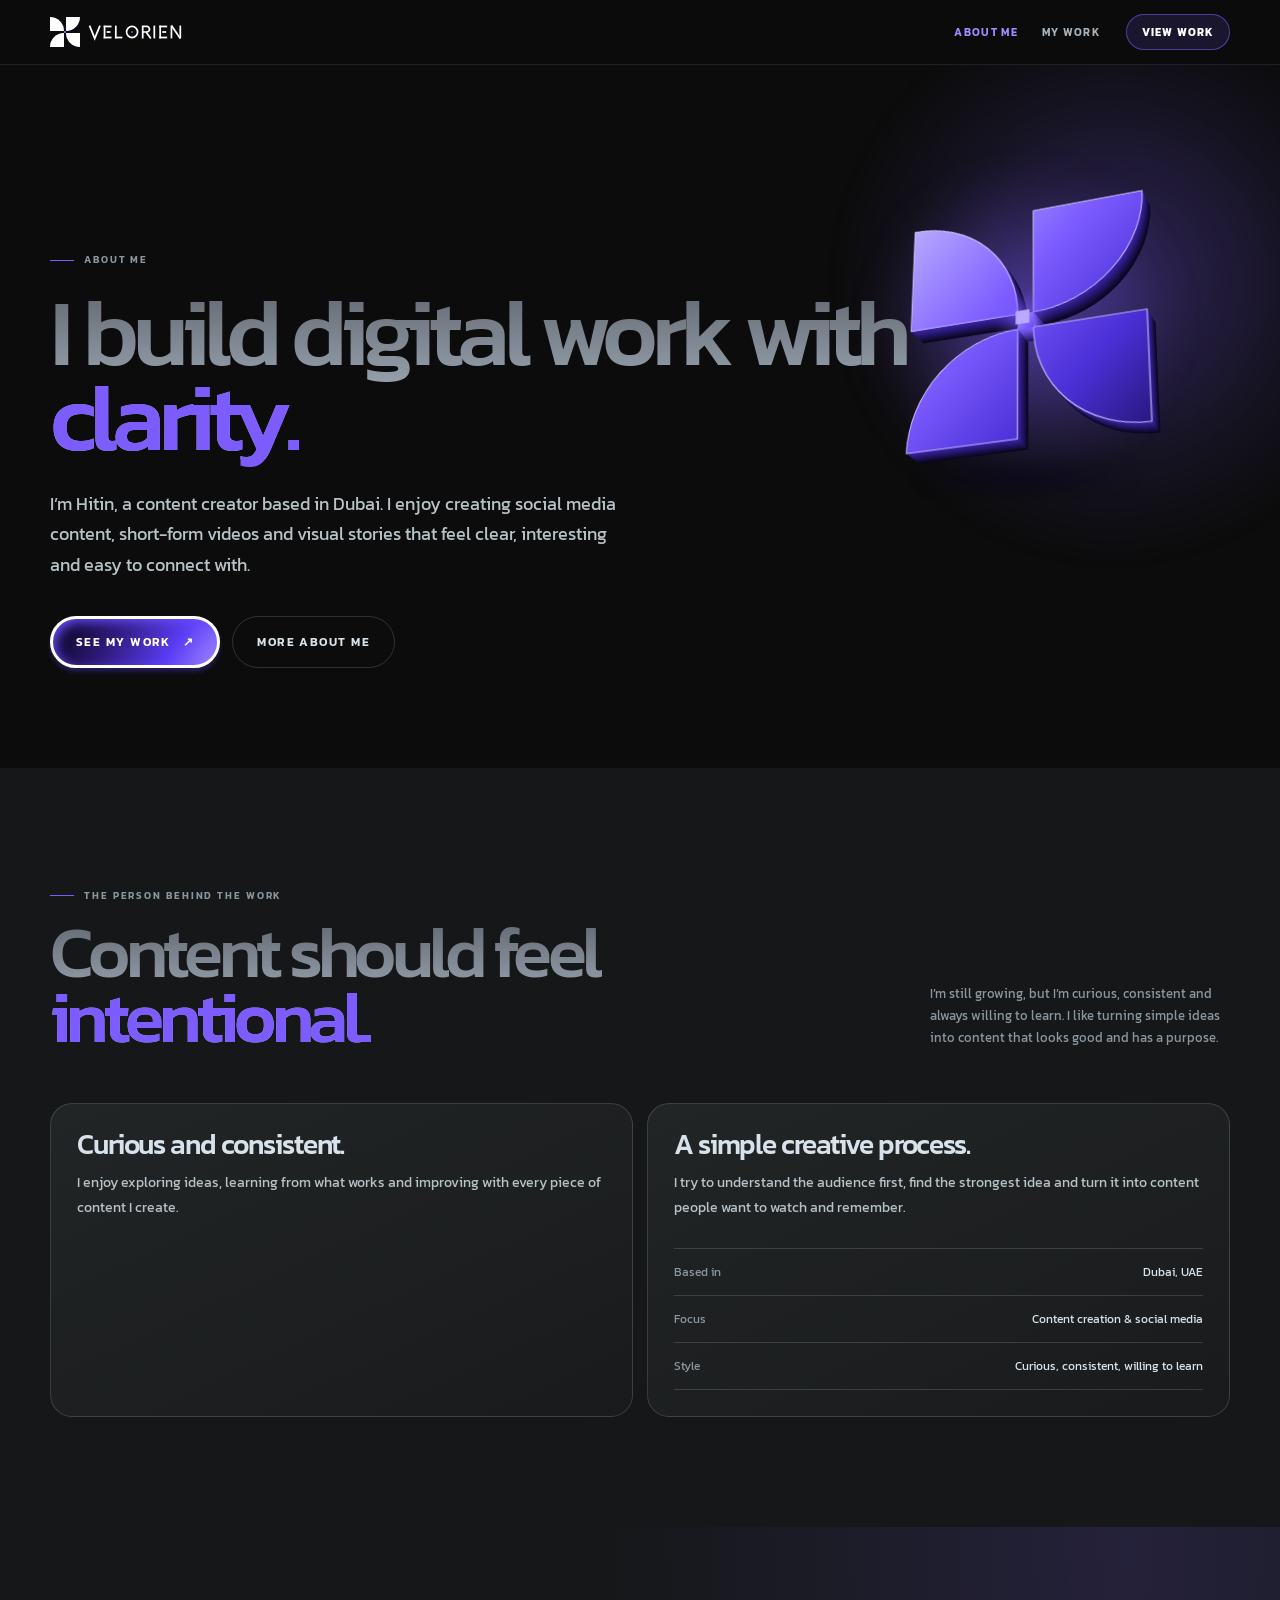
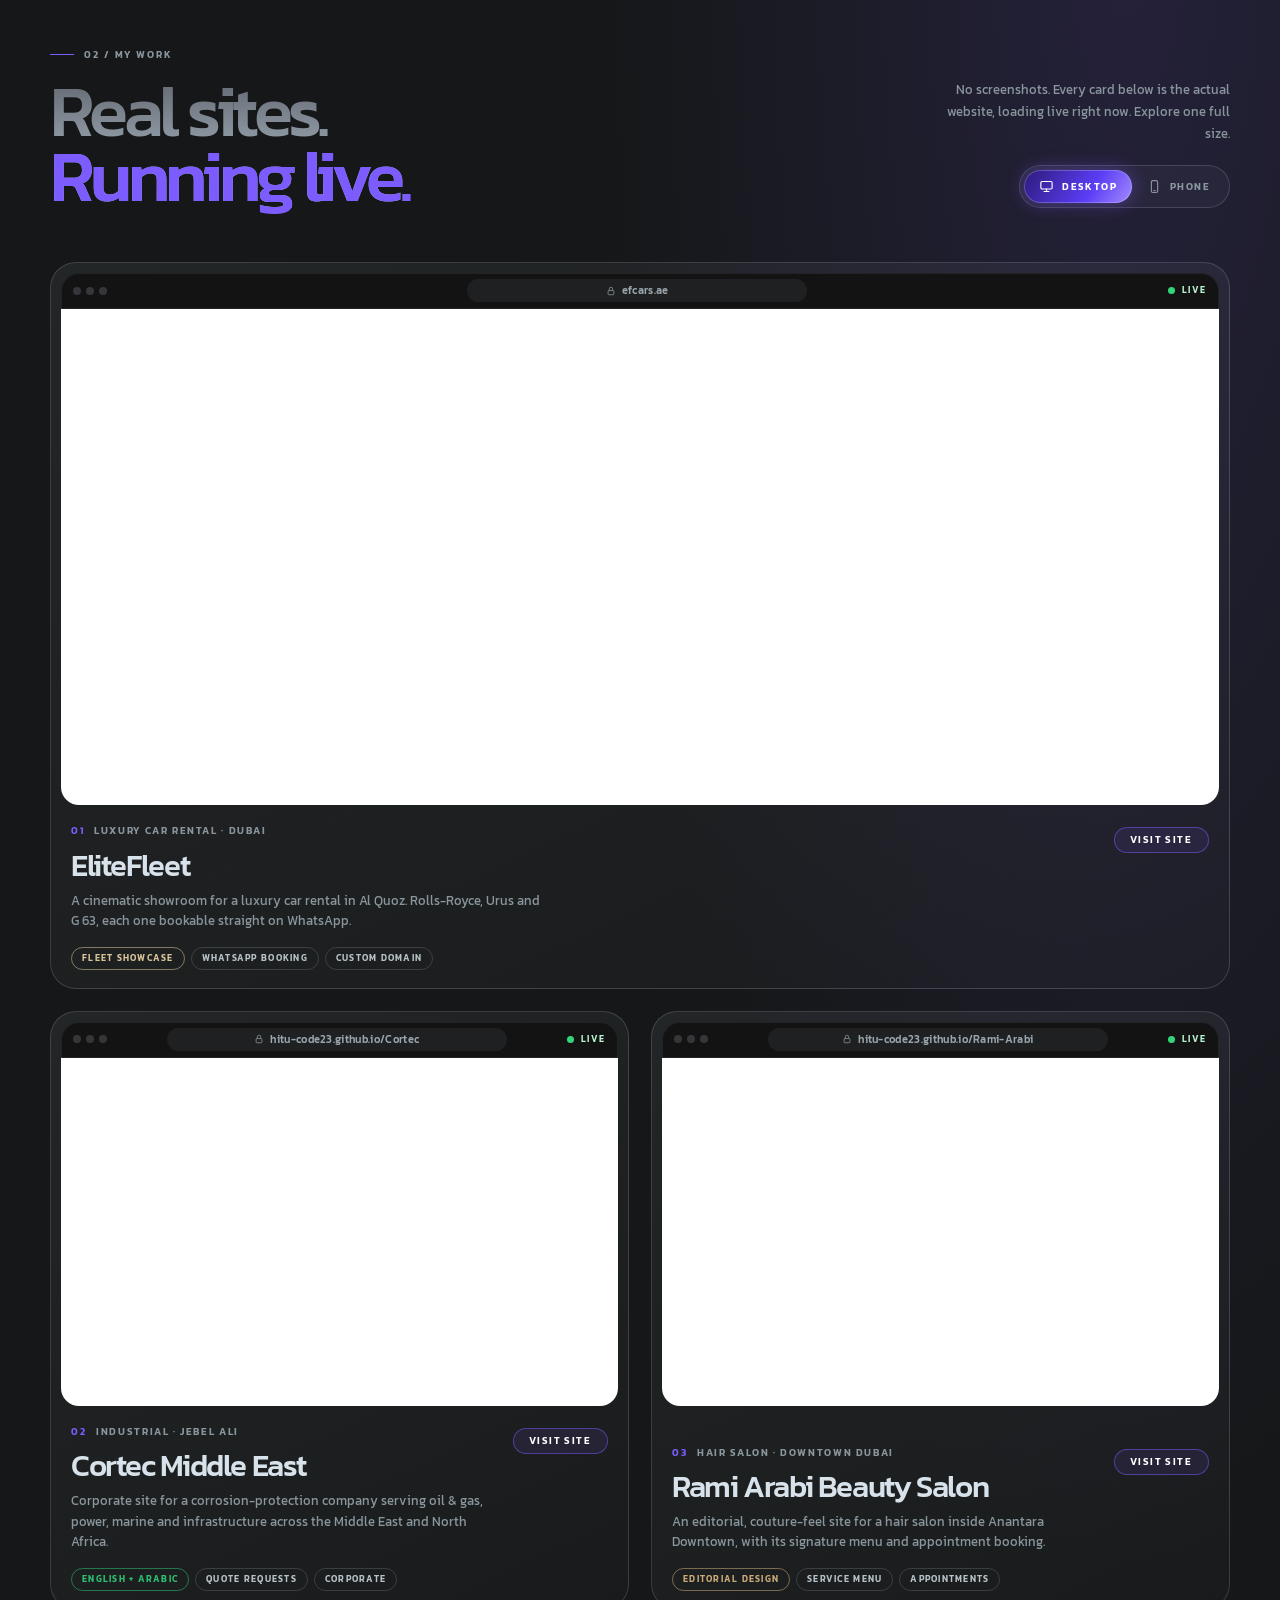
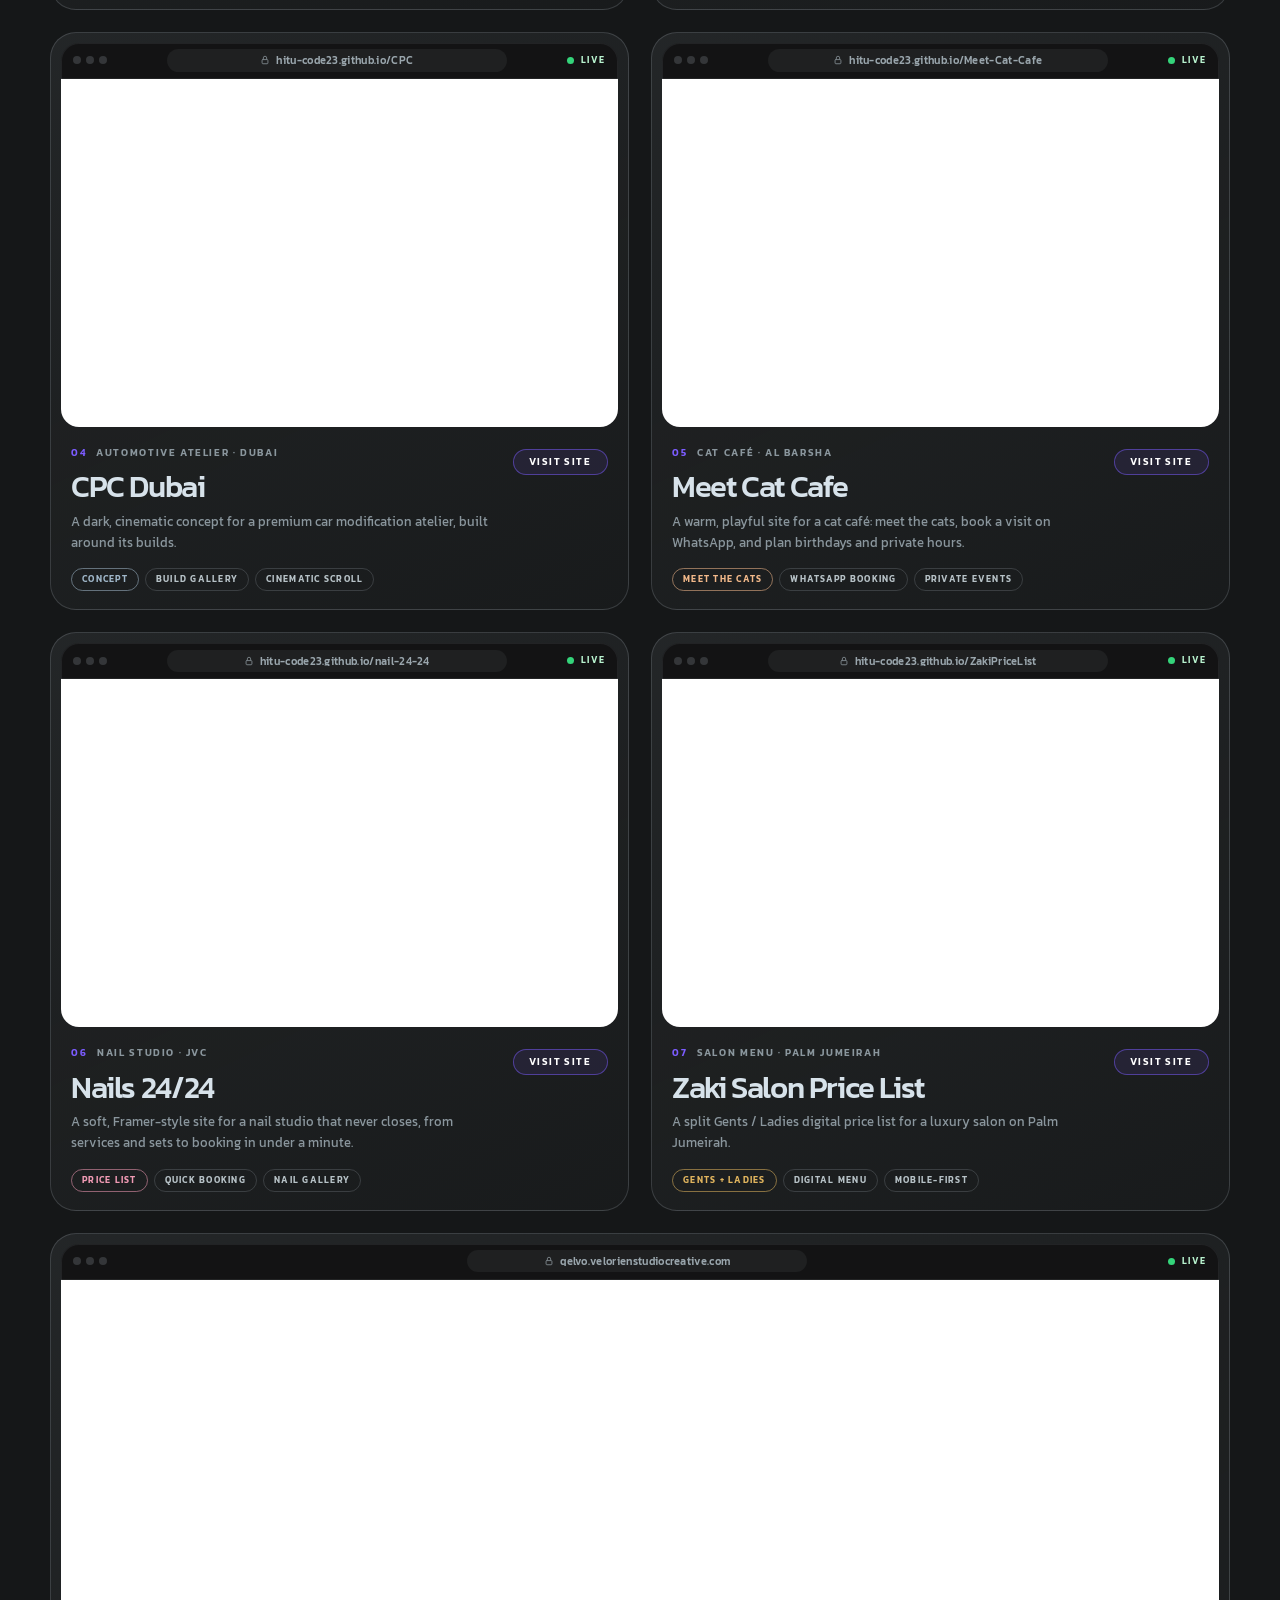
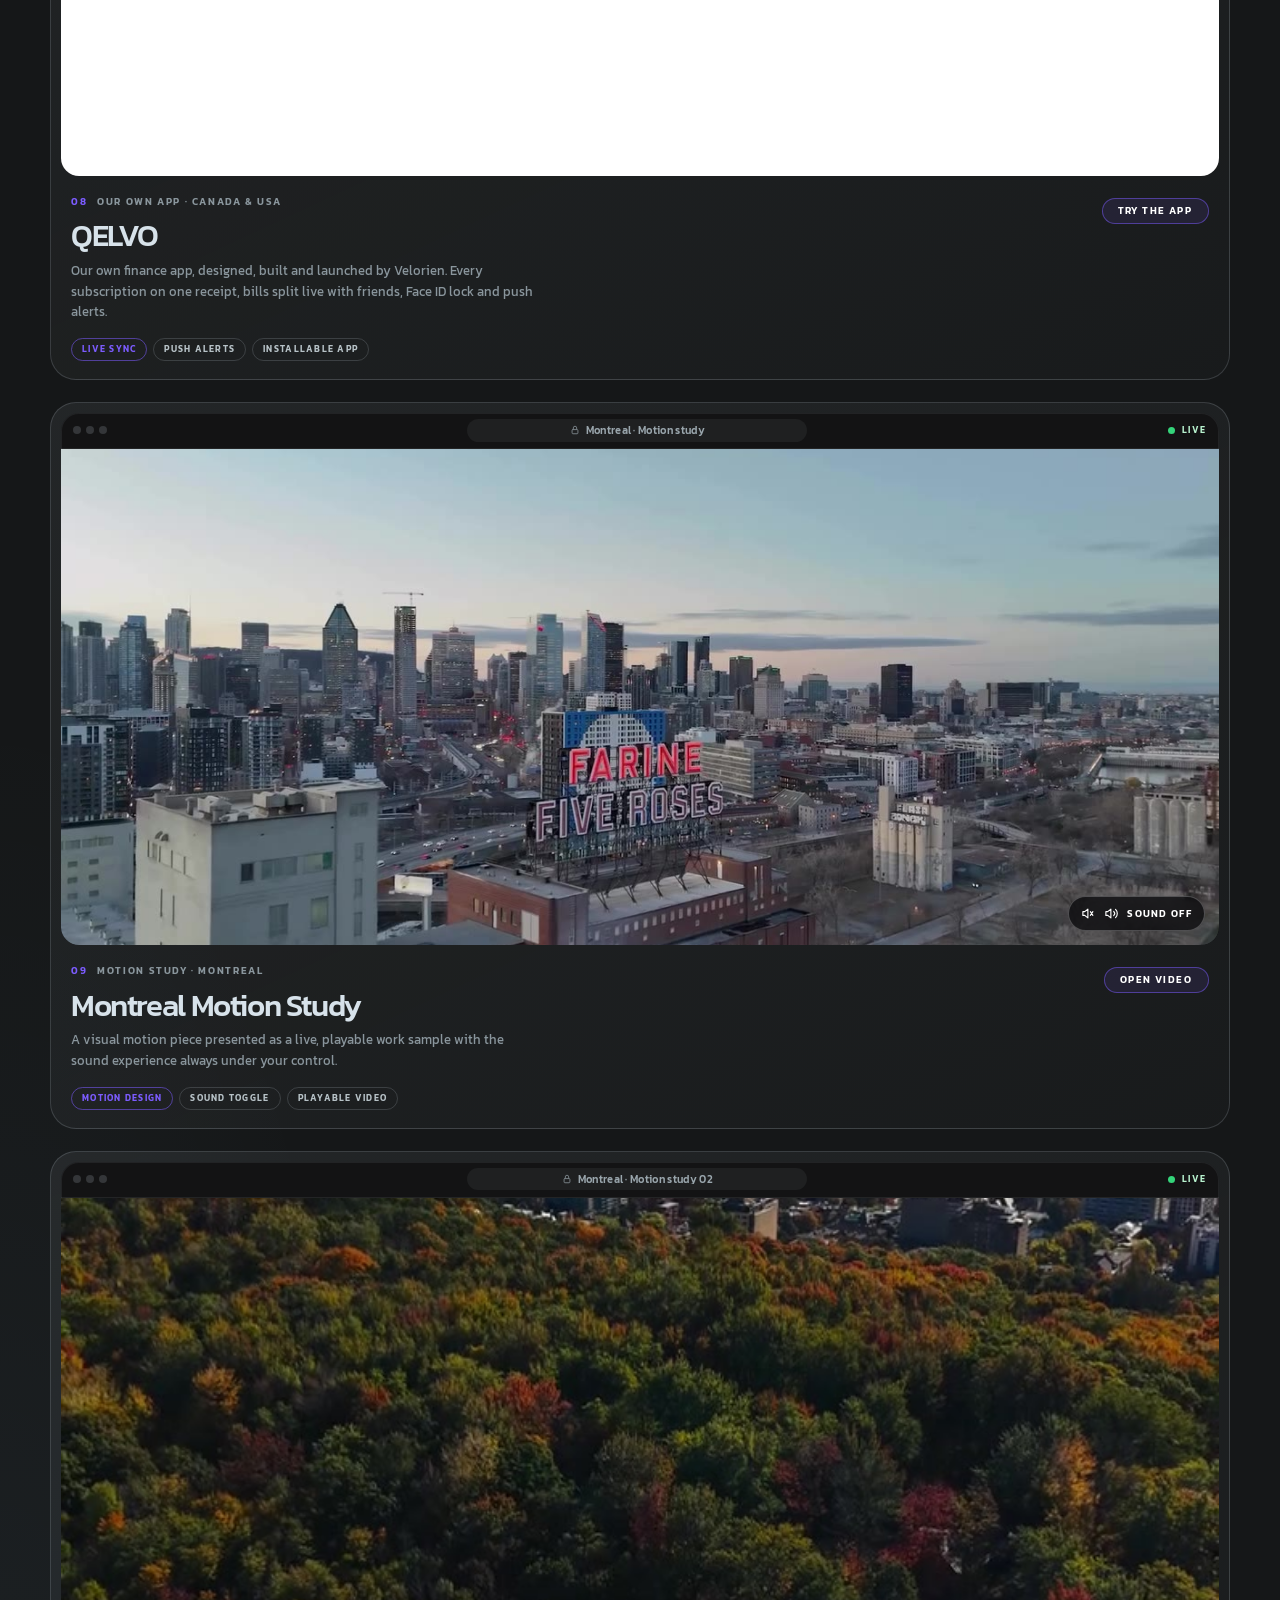
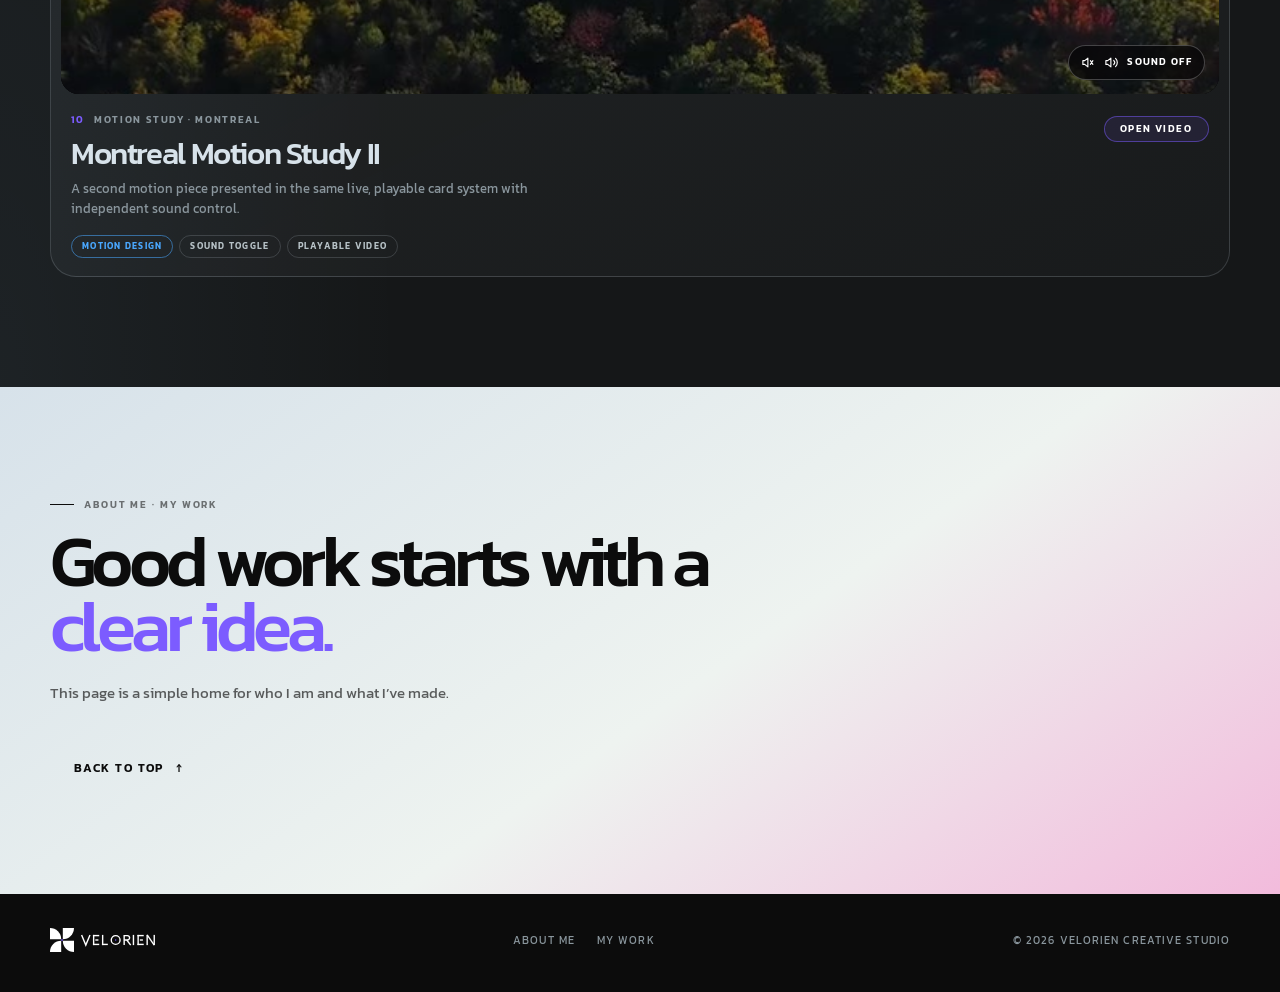
==== commit 2b5e28a8: "Update Velorien portfolio for content creator role" ====
--- a/index.html
+++ b/index.html
@@ -233,8 +233,8 @@
 <body>
   <header class="top"><div class="wrap top-in"><a class="brand" href="#about" aria-label="Velorien home"><svg class="vl" viewBox="0 0 1027.6 235" aria-hidden="true" focusable="false"><g transform="scale(1.9583)"><g class="vl-spin"><g fill="currentColor"> <path d="M0 56V0A56 56 0 0 1 56 56Z"/> <path d="M64 0H120A56 56 0 0 1 64 56Z"/> <path d="M120 64V120A56 56 0 0 1 64 64Z"/> <path d="M56 120H0A56 56 0 0 1 56 64Z"/> </g> <rect class="vl-core" x="56" y="56" width="8" height="8" fill="#7C5CFF"/></g></g><g transform="translate(303 67.5)"><g fill="currentColor"><rect x="117.5" y="0" width="13.6" height="100"/><rect x="117.5" y="0" width="61.5" height="13.6"/><rect x="117.5" y="86.4" width="61.5" height="13.6"/><rect x="141.0" y="43.2" width="30" height="13.6"/><rect x="205.8" y="0" width="13.6" height="100"/><rect x="205.8" y="86.4" width="57.6" height="13.6"/><rect x="507.4" y="0" width="13.6" height="100"/><rect x="553.3" y="0" width="13.6" height="100"/><rect x="553.3" y="0" width="61.5" height="13.6"/><rect x="553.3" y="86.4" width="61.5" height="13.6"/><rect x="576.8" y="43.2" width="30" height="13.6"/><rect x="641.6" y="0" width="13.6" height="100"/><rect x="710.9" y="0" width="13.6" height="100"/></g><g fill="none" stroke="currentColor" stroke-width="13.6" stroke-linecap="butt" stroke-linejoin="miter" stroke-miterlimit="4"><path d="M6.5 0L47.5 100L88.5 0"/><circle cx="340" cy="50" r="43.2"/><path d="M423.2 100V6.8H454.9A21.6 21.6 0 0 1 454.9 50H423.2"/><path d="M449 50L487 101"/><path d="M648.4 0L717.7 100"/></g><circle cx="340" cy="50" r="7" fill="#7C5CFF"/></g></svg></a><nav class="top-links" aria-label="Primary"><a href="#about" aria-current="page">About me</a><a href="#work">My work</a></nav><a class="top-cta" href="#work">View work</a></div></header>
   <main>
-    <section class="hero" id="about"><div class="wrap"><div class="hero-center"><div class="hero-artwork" aria-hidden="true"><div class="ha-shadow"></div><div class="ha-float"><div class="ha-glow"></div><div class="ha-stage"><div class="ha-tilt"><div class="ha-spin"><div class="ha-layer" style="transform:translateZ(-30.6px)"><svg viewBox="-2 -2 124 124"><g fill="#07041a"><path d="M0 56V0A56 56 0 0 1 56 56Z"/><path d="M64 0H120A56 56 0 0 1 64 56Z"/><path d="M120 64V120A56 56 0 0 1 64 64Z"/><path d="M56 120H0A56 56 0 0 1 56 64Z"/></g><rect x="56" y="56" width="8" height="8" fill="#1d0f55"/></svg></div><div class="ha-layer" style="transform:translateZ(-28.9px)"><svg viewBox="-2 -2 124 124"><g fill="#0a0622"><path d="M0 56V0A56 56 0 0 1 56 56Z"/><path d="M64 0H120A56 56 0 0 1 64 56Z"/><path d="M120 64V120A56 56 0 0 1 64 64Z"/><path d="M56 120H0A56 56 0 0 1 56 64Z"/></g><rect x="56" y="56" width="8" height="8" fill="#23145f"/></svg></div><div class="ha-layer" style="transform:translateZ(-27.2px)"><svg viewBox="-2 -2 124 124"><g fill="#0d082b"><path d="M0 56V0A56 56 0 0 1 56 56Z"/><path d="M64 0H120A56 56 0 0 1 64 56Z"/><path d="M120 64V120A56 56 0 0 1 64 64Z"/><path d="M56 120H0A56 56 0 0 1 56 64Z"/></g><rect x="56" y="56" width="8" height="8" fill="#281869"/></svg></div><div class="ha-layer" style="transform:translateZ(-25.5px)"><svg viewBox="-2 -2 124 124"><g fill="#100933"><path d="M0 56V0A56 56 0 0 1 56 56Z"/><path d="M64 0H120A56 56 0 0 1 64 56Z"/><path d="M120 64V120A56 56 0 0 1 64 64Z"/><path d="M56 120H0A56 56 0 0 1 56 64Z"/></g><rect x="56" y="56" width="8" height="8" fill="#2e1d73"/></svg></div><div class="ha-layer" style="transform:translateZ(-23.8px)"><svg viewBox="-2 -2 124 124"><g fill="#130b3b"><path d="M0 56V0A56 56 0 0 1 56 56Z"/><path d="M64 0H120A56 56 0 0 1 64 56Z"/><path d="M120 64V120A56 56 0 0 1 64 64Z"/><path d="M56 120H0A56 56 0 0 1 56 64Z"/></g><rect x="56" y="56" width="8" height="8" fill="#33217d"/></svg></div><div class="ha-layer" style="transform:translateZ(-22.1px)"><svg viewBox="-2 -2 124 124"><g fill="#160d44"><path d="M0 56V0A56 56 0 0 1 56 56Z"/><path d="M64 0H120A56 56 0 0 1 64 56Z"/><path d="M120 64V120A56 56 0 0 1 64 64Z"/><path d="M56 120H0A56 56 0 0 1 56 64Z"/></g><rect x="56" y="56" width="8" height="8" fill="#392687"/></svg></div><div class="ha-layer" style="transform:translateZ(-20.4px)"><svg viewBox="-2 -2 124 124"><g fill="#190f4c"><path d="M0 56V0A56 56 0 0 1 56 56Z"/><path d="M64 0H120A56 56 0 0 1 64 56Z"/><path d="M120 64V120A56 56 0 0 1 64 64Z"/><path d="M56 120H0A56 56 0 0 1 56 64Z"/></g><rect x="56" y="56" width="8" height="8" fill="#3f2a91"/></svg></div><div class="ha-layer" style="transform:translateZ(-18.7px)"><svg viewBox="-2 -2 124 124"><g fill="#1c1054"><path d="M0 56V0A56 56 0 0 1 56 56Z"/><path d="M64 0H120A56 56 0 0 1 64 56Z"/><path d="M120 64V120A56 56 0 0 1 64 64Z"/><path d="M56 120H0A56 56 0 0 1 56 64Z"/></g><rect x="56" y="56" width="8" height="8" fill="#442f9b"/></svg></div><div class="ha-layer" style="transform:translateZ(-17.0px)"><svg viewBox="-2 -2 124 124"><g fill="#1f125d"><path d="M0 56V0A56 56 0 0 1 56 56Z"/><path d="M64 0H120A56 56 0 0 1 64 56Z"/><path d="M120 64V120A56 56 0 0 1 64 64Z"/><path d="M56 120H0A56 56 0 0 1 56 64Z"/></g><rect x="56" y="56" width="8" height="8" fill="#4a33a5"/></svg></div><div class="ha-layer" style="transform:translateZ(-15.3px)"><svg viewBox="-2 -2 124 124"><g fill="#221465"><path d="M0 56V0A56 56 0 0 1 56 56Z"/><path d="M64 0H120A56 56 0 0 1 64 56Z"/><path d="M120 64V120A56 56 0 0 1 64 64Z"/><path d="M56 120H0A56 56 0 0 1 56 64Z"/></g><rect x="56" y="56" width="8" height="8" fill="#4f38af"/></svg></div><div class="ha-layer" style="transform:translateZ(-13.6px)"><svg viewBox="-2 -2 124 124"><g fill="#25166e"><path d="M0 56V0A56 56 0 0 1 56 56Z"/><path d="M64 0H120A56 56 0 0 1 64 56Z"/><path d="M120 64V120A56 56 0 0 1 64 64Z"/><path d="M56 120H0A56 56 0 0 1 56 64Z"/></g><rect x="56" y="56" width="8" height="8" fill="#553cb9"/></svg></div><div class="ha-layer" style="transform:translateZ(-11.9px)"><svg viewBox="-2 -2 124 124"><g fill="#281776"><path d="M0 56V0A56 56 0 0 1 56 56Z"/><path d="M64 0H120A56 56 0 0 1 64 56Z"/><path d="M120 64V120A56 56 0 0 1 64 64Z"/><path d="M56 120H0A56 56 0 0 1 56 64Z"/></g><rect x="56" y="56" width="8" height="8" fill="#5a41c3"/></svg></div><div class="ha-layer" style="transform:translateZ(-10.2px)"><svg viewBox="-2 -2 124 124"><g fill="#2b197e"><path d="M0 56V0A56 56 0 0 1 56 56Z"/><path d="M64 0H120A56 56 0 0 1 64 56Z"/><path d="M120 64V120A56 56 0 0 1 64 64Z"/><path d="M56 120H0A56 56 0 0 1 56 64Z"/></g><rect x="56" y="56" width="8" height="8" fill="#6045cd"/></svg></div><div class="ha-layer" style="transform:translateZ(-8.5px)"><svg viewBox="-2 -2 124 124"><g fill="#2e1b87"><path d="M0 56V0A56 56 0 0 1 56 56Z"/><path d="M64 0H120A56 56 0 0 1 64 56Z"/><path d="M120 64V120A56 56 0 0 1 64 64Z"/><path d="M56 120H0A56 56 0 0 1 56 64Z"/></g><rect x="56" y="56" width="8" height="8" fill="#664ad7"/></svg></div><div class="ha-layer" style="transform:translateZ(-6.8px)"><svg viewBox="-2 -2 124 124"><g fill="#311d8f"><path d="M0 56V0A56 56 0 0 1 56 56Z"/><path d="M64 0H120A56 56 0 0 1 64 56Z"/><path d="M120 64V120A56 56 0 0 1 64 64Z"/><path d="M56 120H0A56 56 0 0 1 56 64Z"/></g><rect x="56" y="56" width="8" height="8" fill="#6b4ee1"/></svg></div><div class="ha-layer" style="transform:translateZ(-5.1px)"><svg viewBox="-2 -2 124 124"><g fill="#341e97"><path d="M0 56V0A56 56 0 0 1 56 56Z"/><path d="M64 0H120A56 56 0 0 1 64 56Z"/><path d="M120 64V120A56 56 0 0 1 64 64Z"/><path d="M56 120H0A56 56 0 0 1 56 64Z"/></g><rect x="56" y="56" width="8" height="8" fill="#7153eb"/></svg></div><div class="ha-layer" style="transform:translateZ(-3.4px)"><svg viewBox="-2 -2 124 124"><g fill="#3720a0"><path d="M0 56V0A56 56 0 0 1 56 56Z"/><path d="M64 0H120A56 56 0 0 1 64 56Z"/><path d="M120 64V120A56 56 0 0 1 64 64Z"/><path d="M56 120H0A56 56 0 0 1 56 64Z"/></g><rect x="56" y="56" width="8" height="8" fill="#7657f5"/></svg></div><div class="ha-layer" style="transform:translateZ(-1.7px)"><svg viewBox="-2 -2 124 124"><g fill="#3a22a8"><path d="M0 56V0A56 56 0 0 1 56 56Z"/><path d="M64 0H120A56 56 0 0 1 64 56Z"/><path d="M120 64V120A56 56 0 0 1 64 64Z"/><path d="M56 120H0A56 56 0 0 1 56 64Z"/></g><rect x="56" y="56" width="8" height="8" fill="#7c5cff"/></svg></div><div class="ha-layer"><svg viewBox="-2 -2 124 124"><defs><linearGradient id="haFace" gradientUnits="userSpaceOnUse" x1="0" y1="0" x2="120" y2="120"><stop offset="0" stop-color="#b7a8ff"/><stop offset=".4" stop-color="#7c5cff"/><stop offset=".75" stop-color="#4a2fd6"/><stop offset="1" stop-color="#2a1880"/></linearGradient><linearGradient id="haCore" x1="0" y1="0" x2="1" y2="1"><stop offset="0" stop-color="#c9bbff"/><stop offset="1" stop-color="#5b3df5"/></linearGradient></defs><g fill="url(#haFace)" stroke="rgba(214,204,255,.85)" stroke-width=".55" stroke-linejoin="round"><path d="M0 56V0A56 56 0 0 1 56 56Z"/><path d="M64 0H120A56 56 0 0 1 64 56Z"/><path d="M120 64V120A56 56 0 0 1 64 64Z"/><path d="M56 120H0A56 56 0 0 1 56 64Z"/></g><rect x="56" y="56" width="8" height="8" fill="url(#haCore)"/></svg></div><div class="ha-layer ha-core" style="transform:translateZ(9px)"><svg viewBox="-2 -2 124 124"><rect x="52" y="52" width="16" height="16" fill="#7c5cff" opacity=".55" style="filter:blur(4px)"/><rect x="56.5" y="56.5" width="7" height="7" fill="#b9a8ff"/></svg></div></div></div></div></div></div><span class="eyebrow">About me</span><h1 class="grad">I build digital work with <em>clarity.</em></h1><p class="lead">I’m Hitin, a web designer and creative developer based in Dubai. I care about thoughtful interfaces, strong visual direction and digital experiences that feel simple to use.</p><div class="actions"><a class="btn btn-primary" href="#work">See my work <span aria-hidden="true">↗</span></a><a class="btn btn-ghost" href="#about-details">More about me</a></div></div></div></section>
-    <section class="sec sec--soft" id="about-details"><div class="wrap"><div class="head"><div><span class="eyebrow">The person behind the work</span><h2 class="h2 grad">Design should feel <em>intentional.</em></h2></div><p>My work sits between design and development, with attention to the details that make a page feel finished.</p></div><div class="about-grid"><article class="card"><h3>Less noise. More meaning.</h3><p>I like turning rough ideas into clear, polished experiences. I’m drawn to bold typography, purposeful motion, useful structure and honest communication.</p></article><article class="card"><h3>A practical creative process.</h3><p>I start by understanding what matters, shape a visual direction around it, then build the interface with care across every screen.</p><div class="facts"><div class="fact"><span>Based in</span><span>Dubai, UAE</span></div><div class="fact"><span>Focus</span><span>Web design &amp; creative development</span></div><div class="fact"><span>Style</span><span>Curious, direct, detail-oriented</span></div></div></article></div></div></section>
+    <section class="hero" id="about"><div class="wrap"><div class="hero-center"><div class="hero-artwork" aria-hidden="true"><div class="ha-shadow"></div><div class="ha-float"><div class="ha-glow"></div><div class="ha-stage"><div class="ha-tilt"><div class="ha-spin"><div class="ha-layer" style="transform:translateZ(-30.6px)"><svg viewBox="-2 -2 124 124"><g fill="#07041a"><path d="M0 56V0A56 56 0 0 1 56 56Z"/><path d="M64 0H120A56 56 0 0 1 64 56Z"/><path d="M120 64V120A56 56 0 0 1 64 64Z"/><path d="M56 120H0A56 56 0 0 1 56 64Z"/></g><rect x="56" y="56" width="8" height="8" fill="#1d0f55"/></svg></div><div class="ha-layer" style="transform:translateZ(-28.9px)"><svg viewBox="-2 -2 124 124"><g fill="#0a0622"><path d="M0 56V0A56 56 0 0 1 56 56Z"/><path d="M64 0H120A56 56 0 0 1 64 56Z"/><path d="M120 64V120A56 56 0 0 1 64 64Z"/><path d="M56 120H0A56 56 0 0 1 56 64Z"/></g><rect x="56" y="56" width="8" height="8" fill="#23145f"/></svg></div><div class="ha-layer" style="transform:translateZ(-27.2px)"><svg viewBox="-2 -2 124 124"><g fill="#0d082b"><path d="M0 56V0A56 56 0 0 1 56 56Z"/><path d="M64 0H120A56 56 0 0 1 64 56Z"/><path d="M120 64V120A56 56 0 0 1 64 64Z"/><path d="M56 120H0A56 56 0 0 1 56 64Z"/></g><rect x="56" y="56" width="8" height="8" fill="#281869"/></svg></div><div class="ha-layer" style="transform:translateZ(-25.5px)"><svg viewBox="-2 -2 124 124"><g fill="#100933"><path d="M0 56V0A56 56 0 0 1 56 56Z"/><path d="M64 0H120A56 56 0 0 1 64 56Z"/><path d="M120 64V120A56 56 0 0 1 64 64Z"/><path d="M56 120H0A56 56 0 0 1 56 64Z"/></g><rect x="56" y="56" width="8" height="8" fill="#2e1d73"/></svg></div><div class="ha-layer" style="transform:translateZ(-23.8px)"><svg viewBox="-2 -2 124 124"><g fill="#130b3b"><path d="M0 56V0A56 56 0 0 1 56 56Z"/><path d="M64 0H120A56 56 0 0 1 64 56Z"/><path d="M120 64V120A56 56 0 0 1 64 64Z"/><path d="M56 120H0A56 56 0 0 1 56 64Z"/></g><rect x="56" y="56" width="8" height="8" fill="#33217d"/></svg></div><div class="ha-layer" style="transform:translateZ(-22.1px)"><svg viewBox="-2 -2 124 124"><g fill="#160d44"><path d="M0 56V0A56 56 0 0 1 56 56Z"/><path d="M64 0H120A56 56 0 0 1 64 56Z"/><path d="M120 64V120A56 56 0 0 1 64 64Z"/><path d="M56 120H0A56 56 0 0 1 56 64Z"/></g><rect x="56" y="56" width="8" height="8" fill="#392687"/></svg></div><div class="ha-layer" style="transform:translateZ(-20.4px)"><svg viewBox="-2 -2 124 124"><g fill="#190f4c"><path d="M0 56V0A56 56 0 0 1 56 56Z"/><path d="M64 0H120A56 56 0 0 1 64 56Z"/><path d="M120 64V120A56 56 0 0 1 64 64Z"/><path d="M56 120H0A56 56 0 0 1 56 64Z"/></g><rect x="56" y="56" width="8" height="8" fill="#3f2a91"/></svg></div><div class="ha-layer" style="transform:translateZ(-18.7px)"><svg viewBox="-2 -2 124 124"><g fill="#1c1054"><path d="M0 56V0A56 56 0 0 1 56 56Z"/><path d="M64 0H120A56 56 0 0 1 64 56Z"/><path d="M120 64V120A56 56 0 0 1 64 64Z"/><path d="M56 120H0A56 56 0 0 1 56 64Z"/></g><rect x="56" y="56" width="8" height="8" fill="#442f9b"/></svg></div><div class="ha-layer" style="transform:translateZ(-17.0px)"><svg viewBox="-2 -2 124 124"><g fill="#1f125d"><path d="M0 56V0A56 56 0 0 1 56 56Z"/><path d="M64 0H120A56 56 0 0 1 64 56Z"/><path d="M120 64V120A56 56 0 0 1 64 64Z"/><path d="M56 120H0A56 56 0 0 1 56 64Z"/></g><rect x="56" y="56" width="8" height="8" fill="#4a33a5"/></svg></div><div class="ha-layer" style="transform:translateZ(-15.3px)"><svg viewBox="-2 -2 124 124"><g fill="#221465"><path d="M0 56V0A56 56 0 0 1 56 56Z"/><path d="M64 0H120A56 56 0 0 1 64 56Z"/><path d="M120 64V120A56 56 0 0 1 64 64Z"/><path d="M56 120H0A56 56 0 0 1 56 64Z"/></g><rect x="56" y="56" width="8" height="8" fill="#4f38af"/></svg></div><div class="ha-layer" style="transform:translateZ(-13.6px)"><svg viewBox="-2 -2 124 124"><g fill="#25166e"><path d="M0 56V0A56 56 0 0 1 56 56Z"/><path d="M64 0H120A56 56 0 0 1 64 56Z"/><path d="M120 64V120A56 56 0 0 1 64 64Z"/><path d="M56 120H0A56 56 0 0 1 56 64Z"/></g><rect x="56" y="56" width="8" height="8" fill="#553cb9"/></svg></div><div class="ha-layer" style="transform:translateZ(-11.9px)"><svg viewBox="-2 -2 124 124"><g fill="#281776"><path d="M0 56V0A56 56 0 0 1 56 56Z"/><path d="M64 0H120A56 56 0 0 1 64 56Z"/><path d="M120 64V120A56 56 0 0 1 64 64Z"/><path d="M56 120H0A56 56 0 0 1 56 64Z"/></g><rect x="56" y="56" width="8" height="8" fill="#5a41c3"/></svg></div><div class="ha-layer" style="transform:translateZ(-10.2px)"><svg viewBox="-2 -2 124 124"><g fill="#2b197e"><path d="M0 56V0A56 56 0 0 1 56 56Z"/><path d="M64 0H120A56 56 0 0 1 64 56Z"/><path d="M120 64V120A56 56 0 0 1 64 64Z"/><path d="M56 120H0A56 56 0 0 1 56 64Z"/></g><rect x="56" y="56" width="8" height="8" fill="#6045cd"/></svg></div><div class="ha-layer" style="transform:translateZ(-8.5px)"><svg viewBox="-2 -2 124 124"><g fill="#2e1b87"><path d="M0 56V0A56 56 0 0 1 56 56Z"/><path d="M64 0H120A56 56 0 0 1 64 56Z"/><path d="M120 64V120A56 56 0 0 1 64 64Z"/><path d="M56 120H0A56 56 0 0 1 56 64Z"/></g><rect x="56" y="56" width="8" height="8" fill="#664ad7"/></svg></div><div class="ha-layer" style="transform:translateZ(-6.8px)"><svg viewBox="-2 -2 124 124"><g fill="#311d8f"><path d="M0 56V0A56 56 0 0 1 56 56Z"/><path d="M64 0H120A56 56 0 0 1 64 56Z"/><path d="M120 64V120A56 56 0 0 1 64 64Z"/><path d="M56 120H0A56 56 0 0 1 56 64Z"/></g><rect x="56" y="56" width="8" height="8" fill="#6b4ee1"/></svg></div><div class="ha-layer" style="transform:translateZ(-5.1px)"><svg viewBox="-2 -2 124 124"><g fill="#341e97"><path d="M0 56V0A56 56 0 0 1 56 56Z"/><path d="M64 0H120A56 56 0 0 1 64 56Z"/><path d="M120 64V120A56 56 0 0 1 64 64Z"/><path d="M56 120H0A56 56 0 0 1 56 64Z"/></g><rect x="56" y="56" width="8" height="8" fill="#7153eb"/></svg></div><div class="ha-layer" style="transform:translateZ(-3.4px)"><svg viewBox="-2 -2 124 124"><g fill="#3720a0"><path d="M0 56V0A56 56 0 0 1 56 56Z"/><path d="M64 0H120A56 56 0 0 1 64 56Z"/><path d="M120 64V120A56 56 0 0 1 64 64Z"/><path d="M56 120H0A56 56 0 0 1 56 64Z"/></g><rect x="56" y="56" width="8" height="8" fill="#7657f5"/></svg></div><div class="ha-layer" style="transform:translateZ(-1.7px)"><svg viewBox="-2 -2 124 124"><g fill="#3a22a8"><path d="M0 56V0A56 56 0 0 1 56 56Z"/><path d="M64 0H120A56 56 0 0 1 64 56Z"/><path d="M120 64V120A56 56 0 0 1 64 64Z"/><path d="M56 120H0A56 56 0 0 1 56 64Z"/></g><rect x="56" y="56" width="8" height="8" fill="#7c5cff"/></svg></div><div class="ha-layer"><svg viewBox="-2 -2 124 124"><defs><linearGradient id="haFace" gradientUnits="userSpaceOnUse" x1="0" y1="0" x2="120" y2="120"><stop offset="0" stop-color="#b7a8ff"/><stop offset=".4" stop-color="#7c5cff"/><stop offset=".75" stop-color="#4a2fd6"/><stop offset="1" stop-color="#2a1880"/></linearGradient><linearGradient id="haCore" x1="0" y1="0" x2="1" y2="1"><stop offset="0" stop-color="#c9bbff"/><stop offset="1" stop-color="#5b3df5"/></linearGradient></defs><g fill="url(#haFace)" stroke="rgba(214,204,255,.85)" stroke-width=".55" stroke-linejoin="round"><path d="M0 56V0A56 56 0 0 1 56 56Z"/><path d="M64 0H120A56 56 0 0 1 64 56Z"/><path d="M120 64V120A56 56 0 0 1 64 64Z"/><path d="M56 120H0A56 56 0 0 1 56 64Z"/></g><rect x="56" y="56" width="8" height="8" fill="url(#haCore)"/></svg></div><div class="ha-layer ha-core" style="transform:translateZ(9px)"><svg viewBox="-2 -2 124 124"><rect x="52" y="52" width="16" height="16" fill="#7c5cff" opacity=".55" style="filter:blur(4px)"/><rect x="56.5" y="56.5" width="7" height="7" fill="#b9a8ff"/></svg></div></div></div></div></div></div><span class="eyebrow">About me</span><h1 class="grad">I build digital work with <em>clarity.</em></h1><p class="lead">I’m Hitin, a content creator based in Dubai. I enjoy creating social media content, short-form videos and visual stories that feel clear, interesting and easy to connect with.</p><div class="actions"><a class="btn btn-primary" href="#work">See my work <span aria-hidden="true">↗</span></a><a class="btn btn-ghost" href="#about-details">More about me</a></div></div></div></section>
+    <section class="sec sec--soft" id="about-details"><div class="wrap"><div class="head"><div><span class="eyebrow">The person behind the work</span><h2 class="h2 grad">Content should feel <em>intentional.</em></h2></div><p>I’m still growing, but I’m curious, consistent and always willing to learn. I like turning simple ideas into content that looks good and has a purpose.</p></div><div class="about-grid"><article class="card"><h3>Curious and consistent.</h3><p>I enjoy exploring ideas, learning from what works and improving with every piece of content I create.</p></article><article class="card"><h3>A simple creative process.</h3><p>I try to understand the audience first, find the strongest idea and turn it into content people want to watch and remember.</p><div class="facts"><div class="fact"><span>Based in</span><span>Dubai, UAE</span></div><div class="fact"><span>Focus</span><span>Content creation &amp; social media</span></div><div class="fact"><span>Style</span><span>Curious, consistent, willing to learn</span></div></div></article></div></div></section>
 <section class="section work" id="work" aria-labelledby="workTitle">
           <div class="container">
             <div class="section-head" data-reveal>
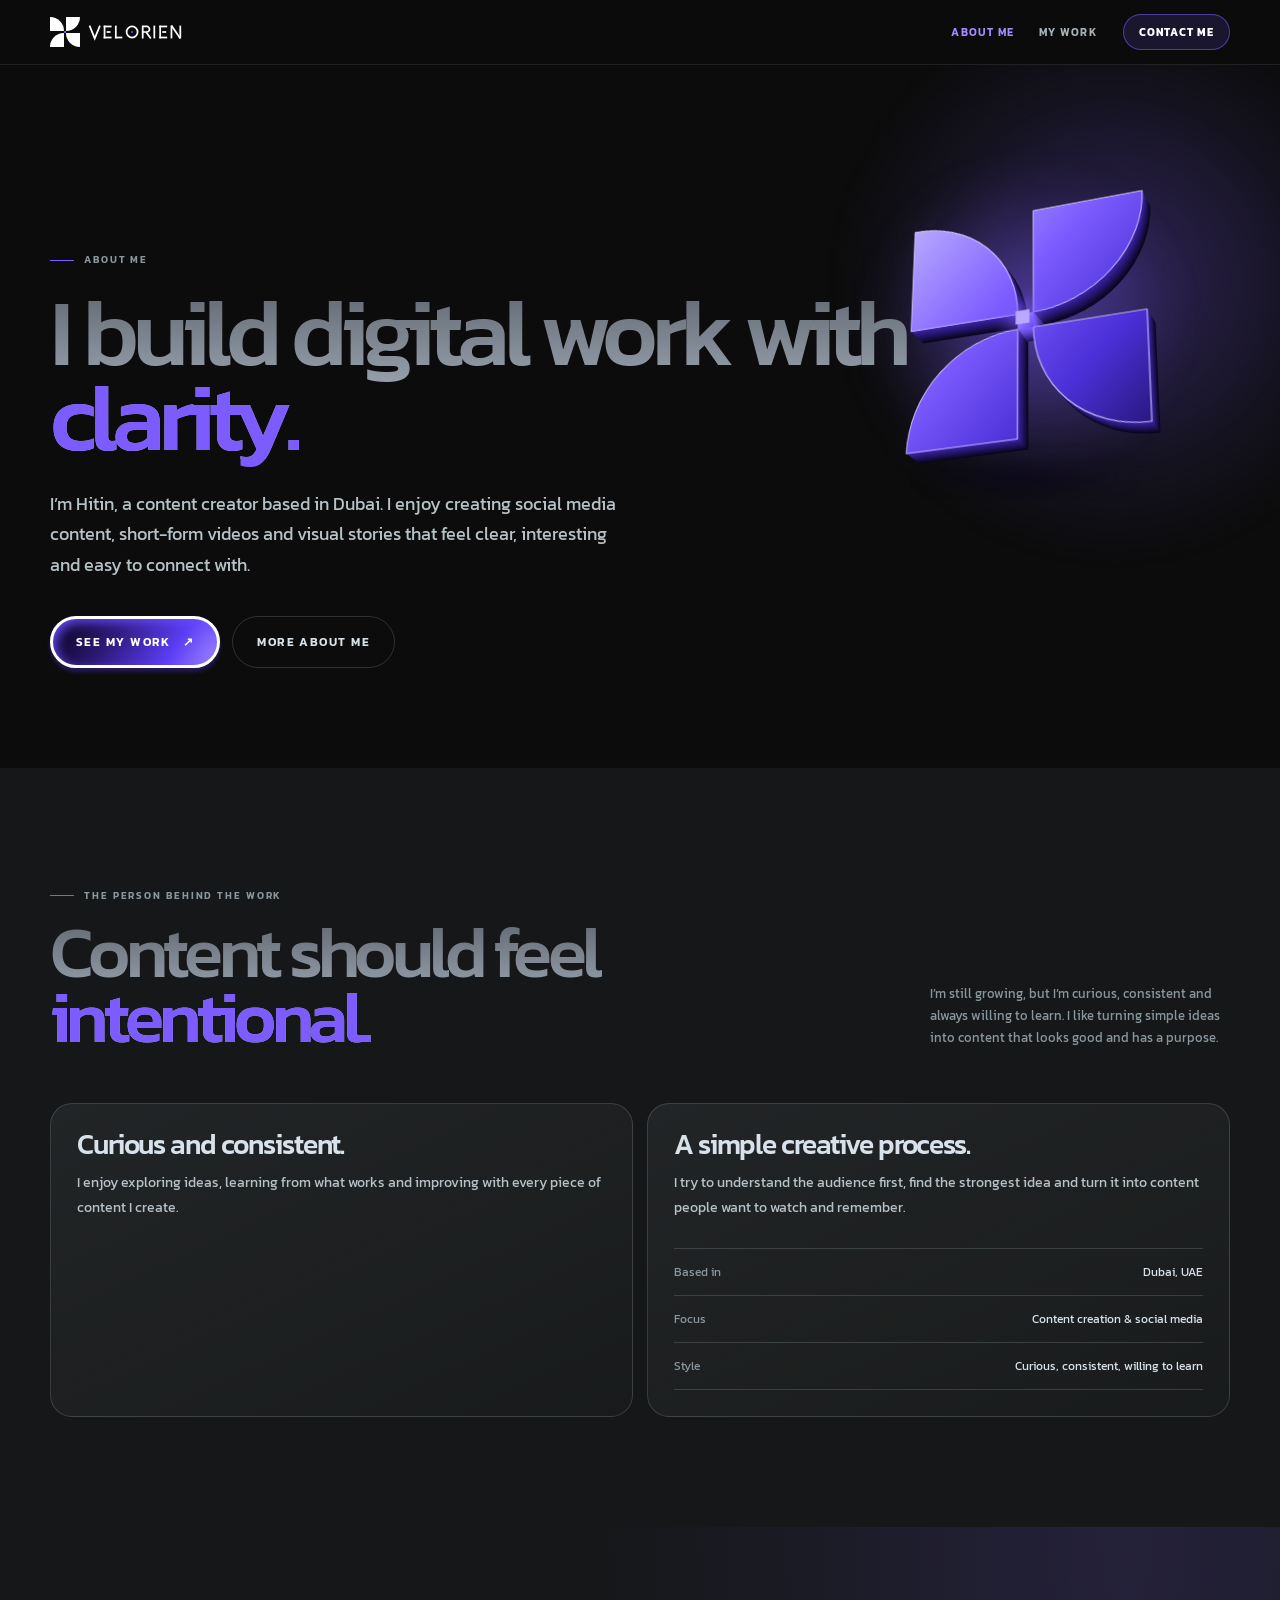
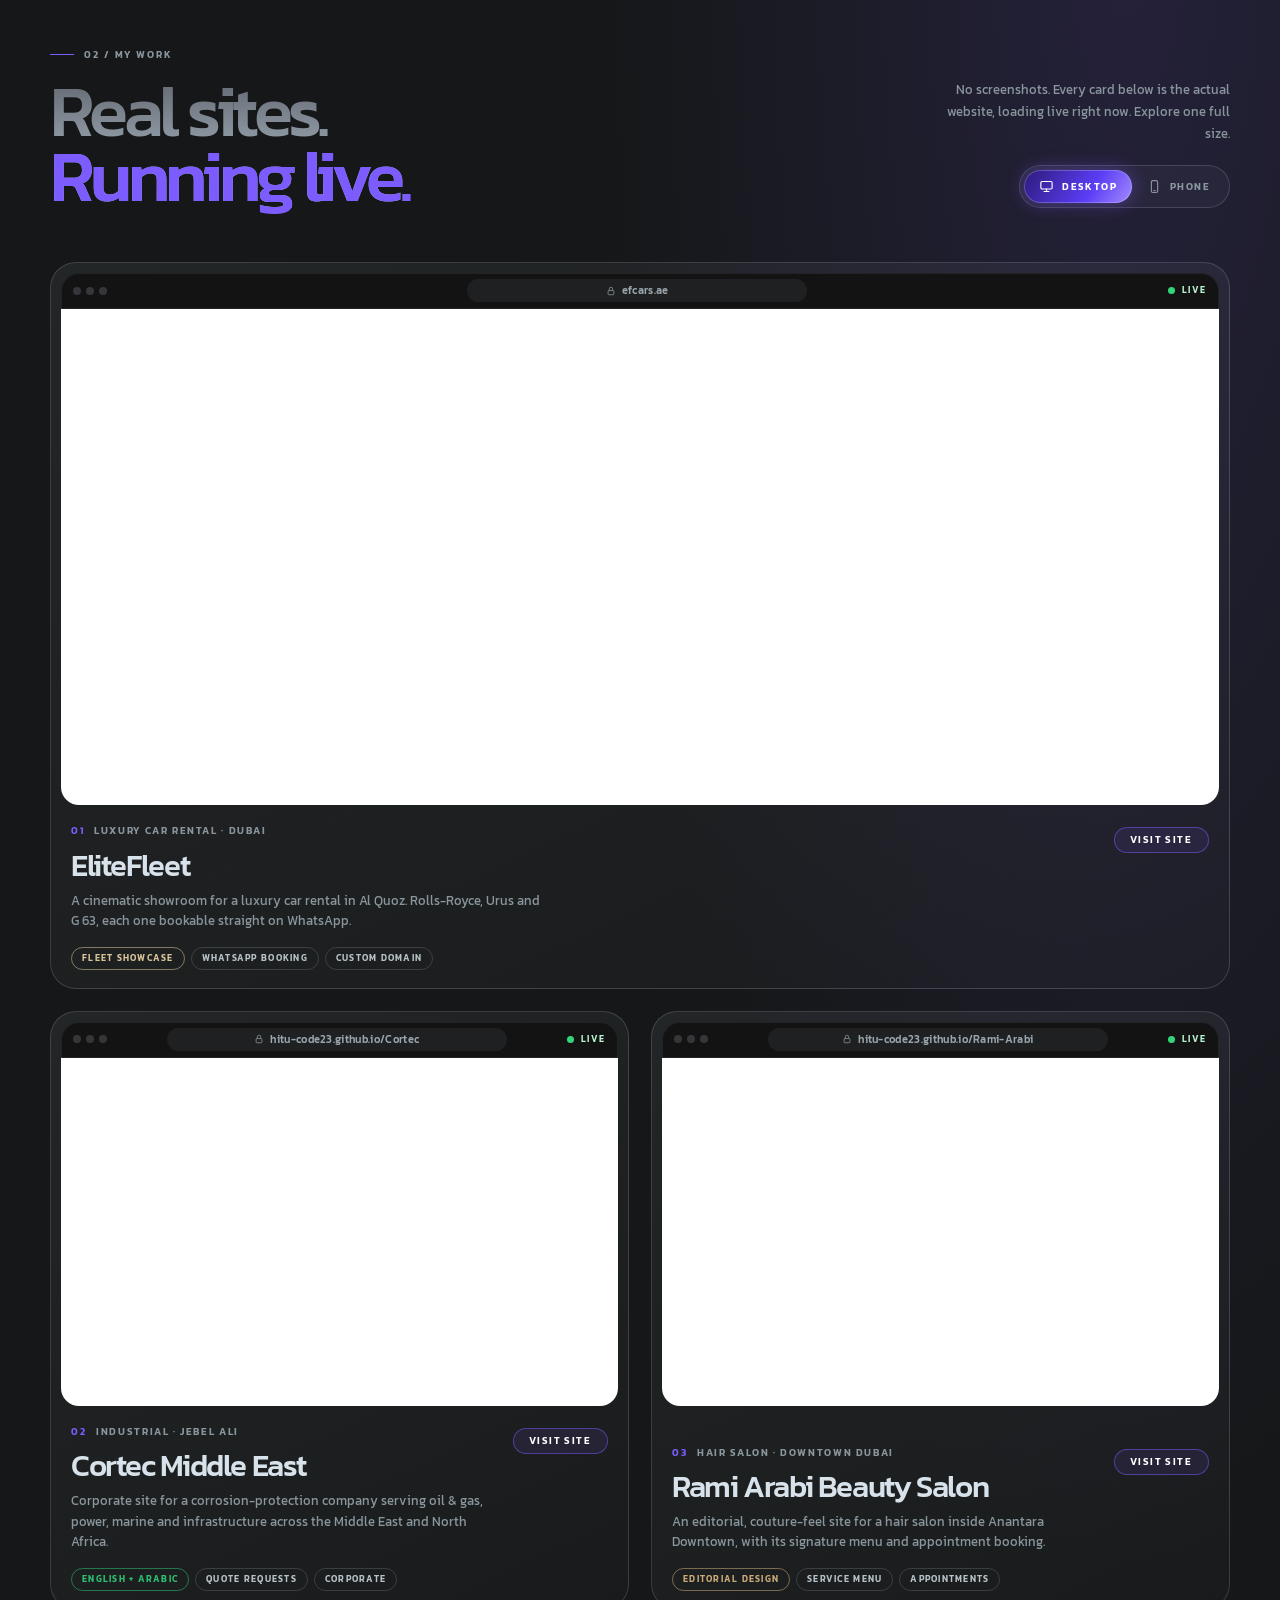
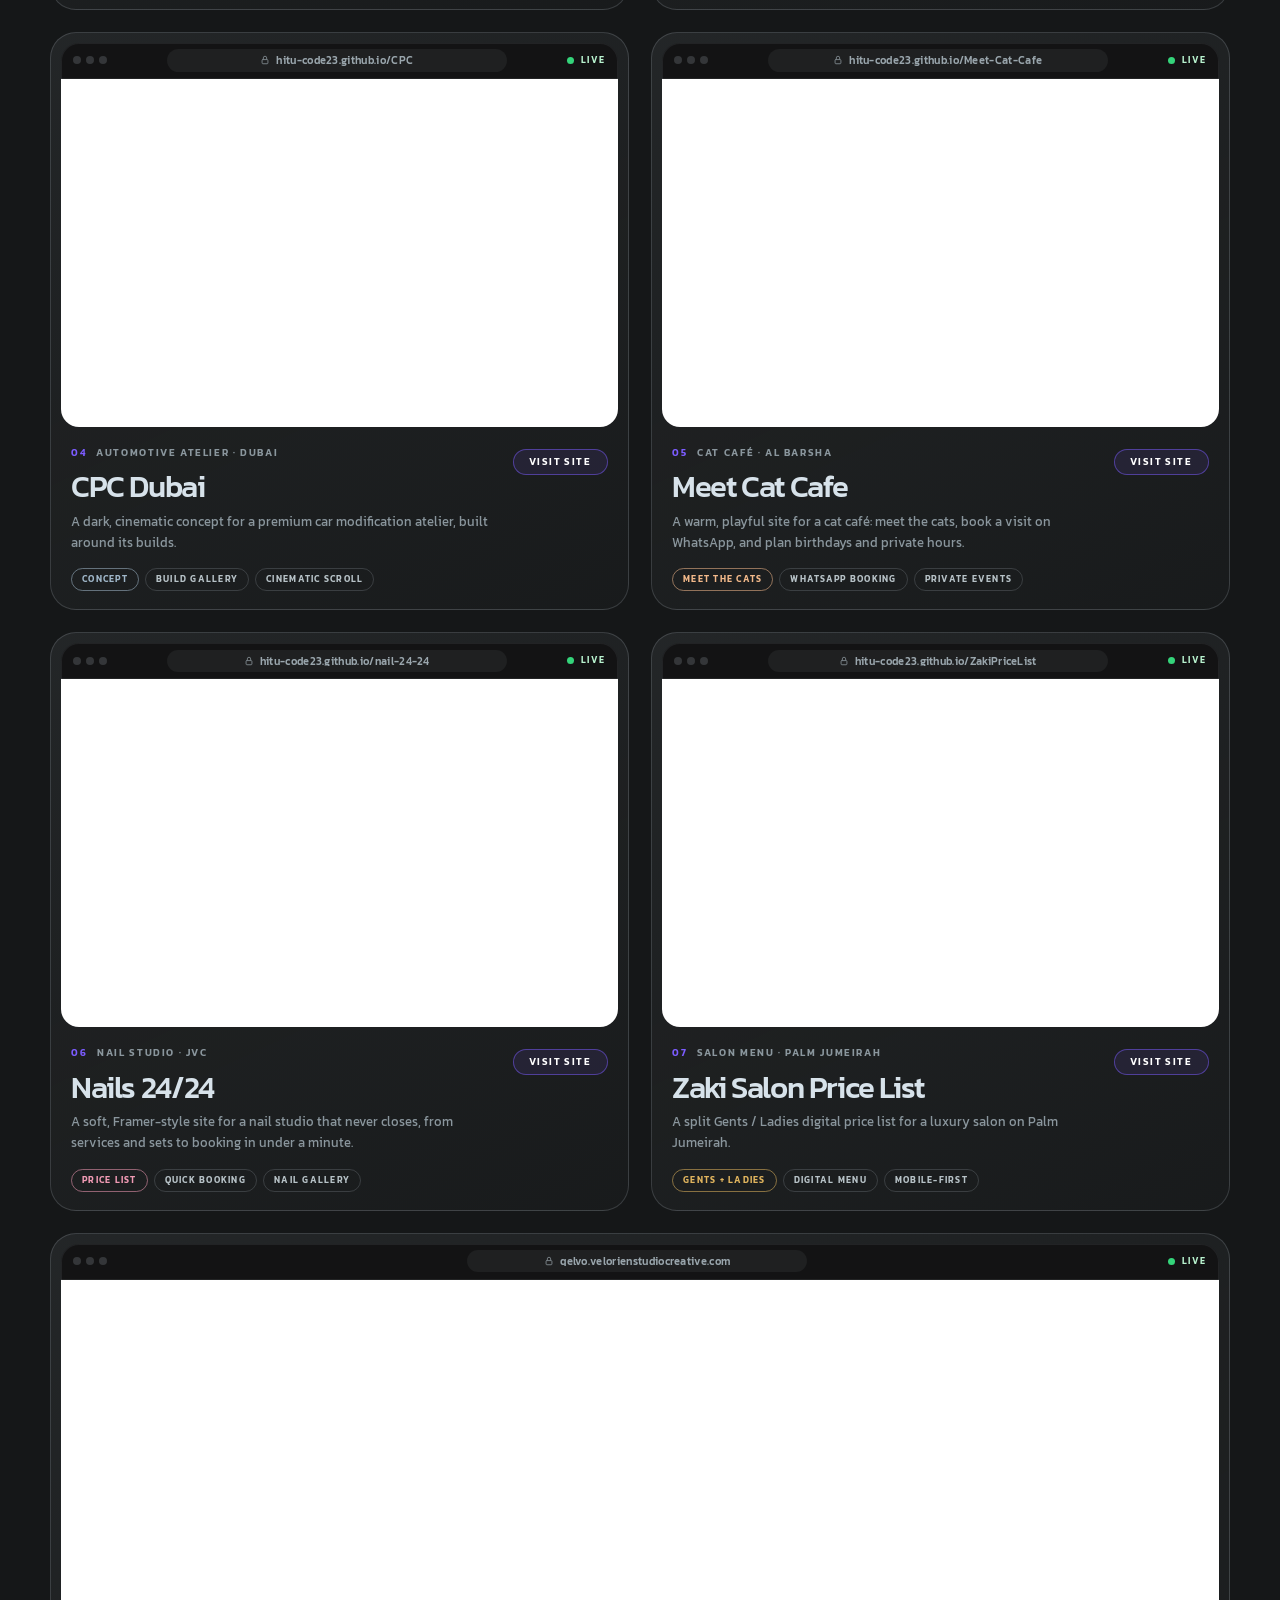
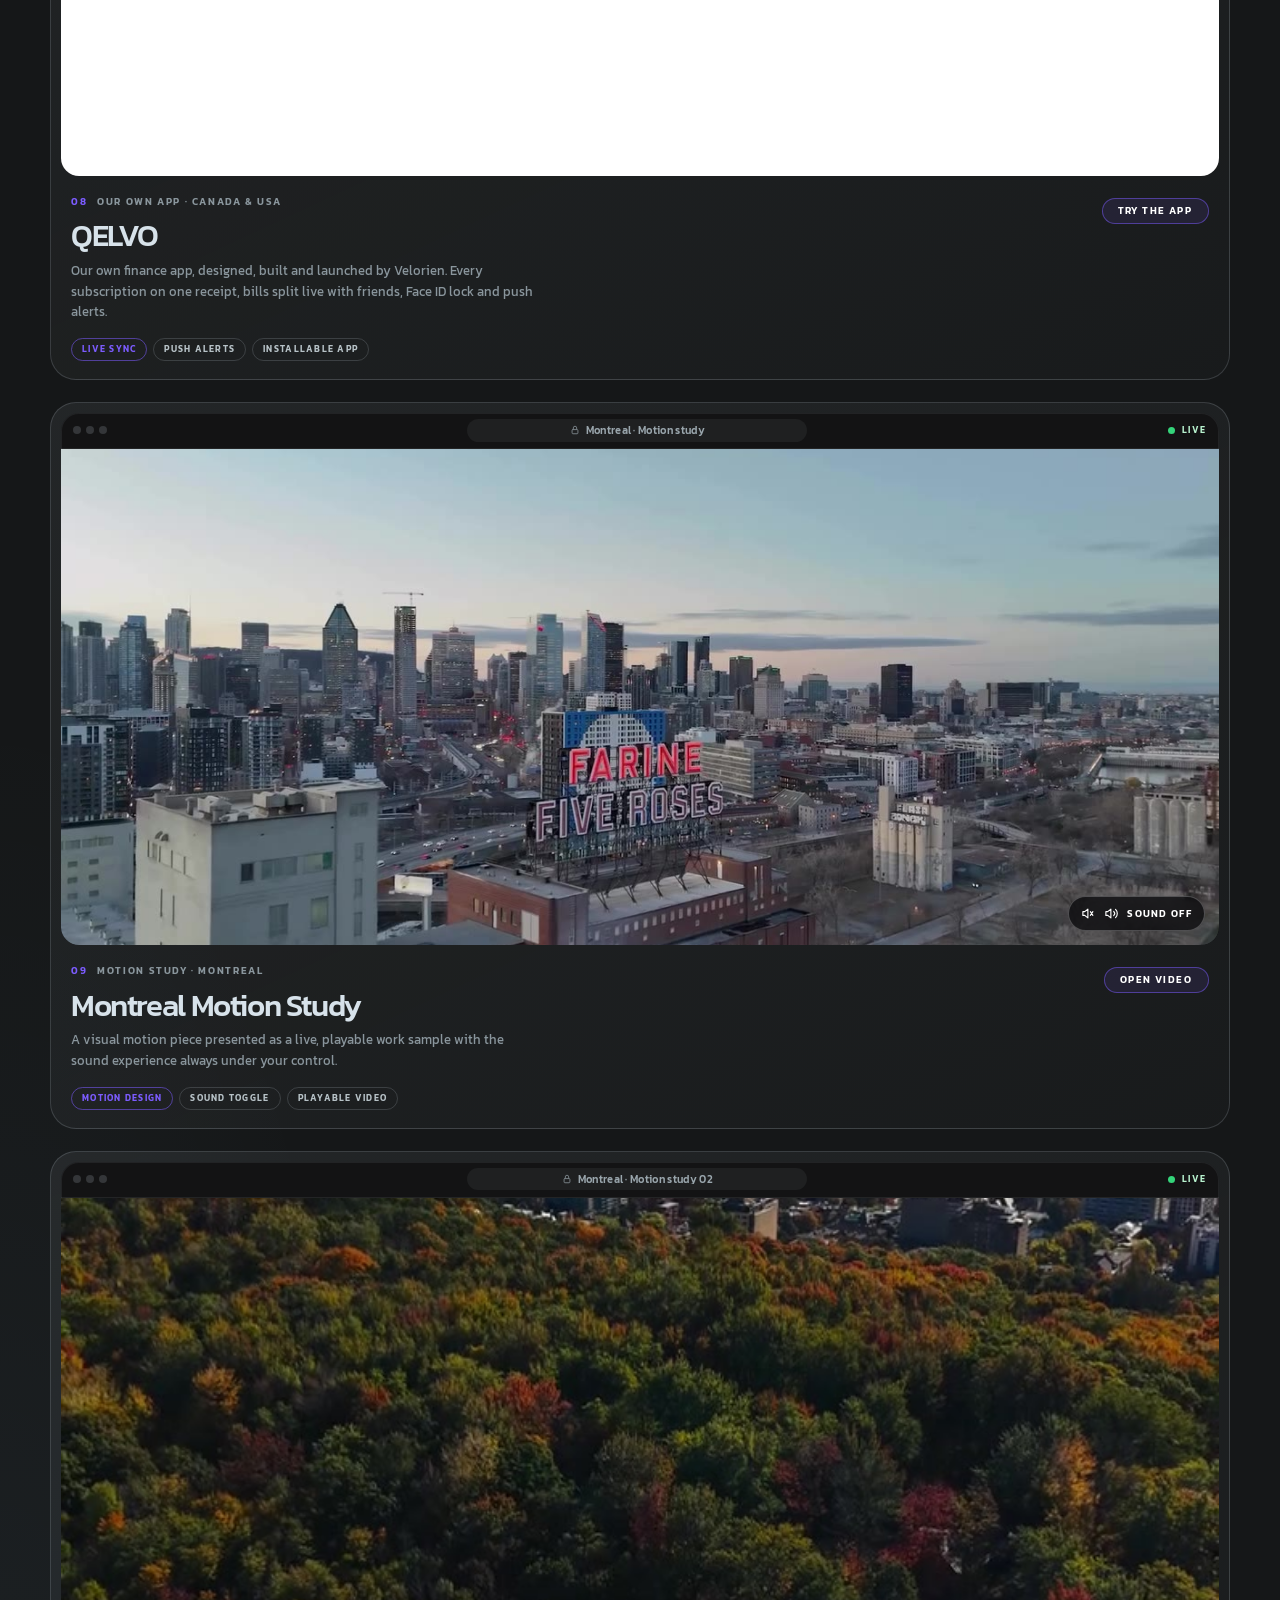
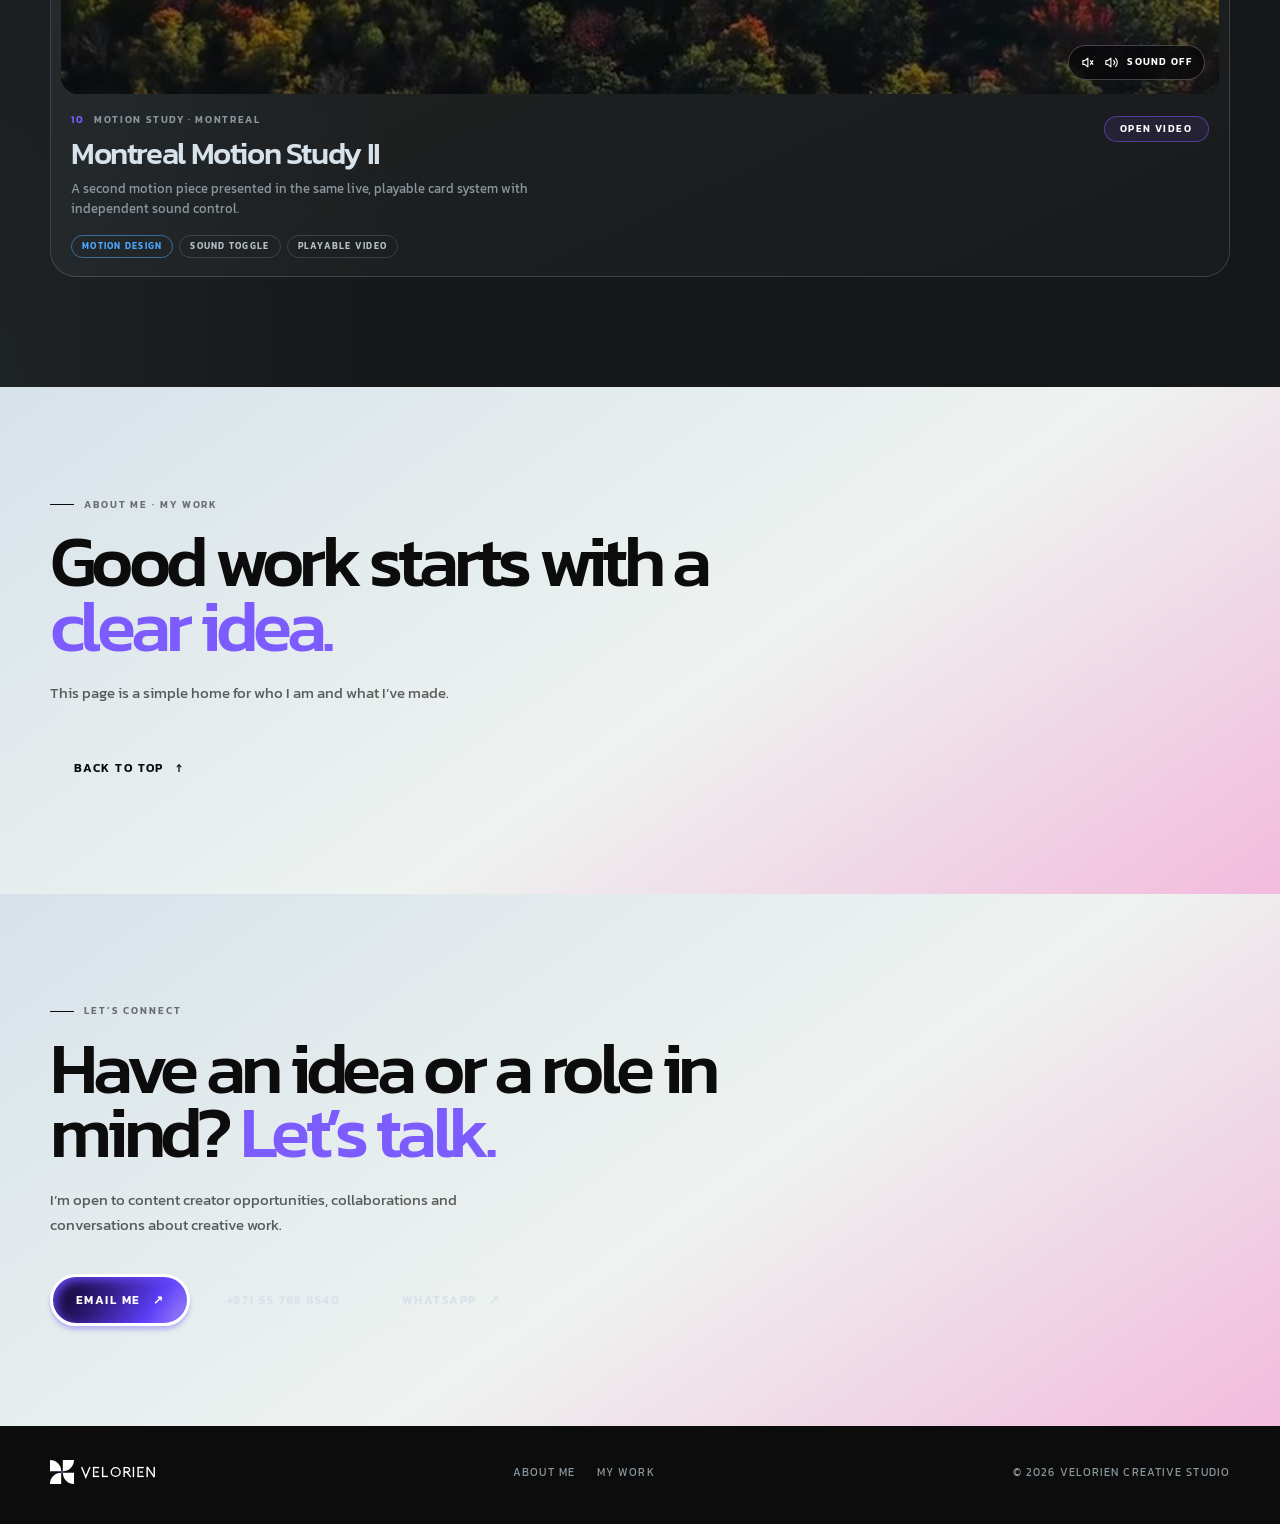
==== commit 82868d06: "Add contact details to Velorien homepage" ====
--- a/index.html
+++ b/index.html
@@ -231,7 +231,7 @@
 
 </style>
 <body>
-  <header class="top"><div class="wrap top-in"><a class="brand" href="#about" aria-label="Velorien home"><svg class="vl" viewBox="0 0 1027.6 235" aria-hidden="true" focusable="false"><g transform="scale(1.9583)"><g class="vl-spin"><g fill="currentColor"> <path d="M0 56V0A56 56 0 0 1 56 56Z"/> <path d="M64 0H120A56 56 0 0 1 64 56Z"/> <path d="M120 64V120A56 56 0 0 1 64 64Z"/> <path d="M56 120H0A56 56 0 0 1 56 64Z"/> </g> <rect class="vl-core" x="56" y="56" width="8" height="8" fill="#7C5CFF"/></g></g><g transform="translate(303 67.5)"><g fill="currentColor"><rect x="117.5" y="0" width="13.6" height="100"/><rect x="117.5" y="0" width="61.5" height="13.6"/><rect x="117.5" y="86.4" width="61.5" height="13.6"/><rect x="141.0" y="43.2" width="30" height="13.6"/><rect x="205.8" y="0" width="13.6" height="100"/><rect x="205.8" y="86.4" width="57.6" height="13.6"/><rect x="507.4" y="0" width="13.6" height="100"/><rect x="553.3" y="0" width="13.6" height="100"/><rect x="553.3" y="0" width="61.5" height="13.6"/><rect x="553.3" y="86.4" width="61.5" height="13.6"/><rect x="576.8" y="43.2" width="30" height="13.6"/><rect x="641.6" y="0" width="13.6" height="100"/><rect x="710.9" y="0" width="13.6" height="100"/></g><g fill="none" stroke="currentColor" stroke-width="13.6" stroke-linecap="butt" stroke-linejoin="miter" stroke-miterlimit="4"><path d="M6.5 0L47.5 100L88.5 0"/><circle cx="340" cy="50" r="43.2"/><path d="M423.2 100V6.8H454.9A21.6 21.6 0 0 1 454.9 50H423.2"/><path d="M449 50L487 101"/><path d="M648.4 0L717.7 100"/></g><circle cx="340" cy="50" r="7" fill="#7C5CFF"/></g></svg></a><nav class="top-links" aria-label="Primary"><a href="#about" aria-current="page">About me</a><a href="#work">My work</a></nav><a class="top-cta" href="#work">View work</a></div></header>
+  <header class="top"><div class="wrap top-in"><a class="brand" href="#about" aria-label="Velorien home"><svg class="vl" viewBox="0 0 1027.6 235" aria-hidden="true" focusable="false"><g transform="scale(1.9583)"><g class="vl-spin"><g fill="currentColor"> <path d="M0 56V0A56 56 0 0 1 56 56Z"/> <path d="M64 0H120A56 56 0 0 1 64 56Z"/> <path d="M120 64V120A56 56 0 0 1 64 64Z"/> <path d="M56 120H0A56 56 0 0 1 56 64Z"/> </g> <rect class="vl-core" x="56" y="56" width="8" height="8" fill="#7C5CFF"/></g></g><g transform="translate(303 67.5)"><g fill="currentColor"><rect x="117.5" y="0" width="13.6" height="100"/><rect x="117.5" y="0" width="61.5" height="13.6"/><rect x="117.5" y="86.4" width="61.5" height="13.6"/><rect x="141.0" y="43.2" width="30" height="13.6"/><rect x="205.8" y="0" width="13.6" height="100"/><rect x="205.8" y="86.4" width="57.6" height="13.6"/><rect x="507.4" y="0" width="13.6" height="100"/><rect x="553.3" y="0" width="13.6" height="100"/><rect x="553.3" y="0" width="61.5" height="13.6"/><rect x="553.3" y="86.4" width="61.5" height="13.6"/><rect x="576.8" y="43.2" width="30" height="13.6"/><rect x="641.6" y="0" width="13.6" height="100"/><rect x="710.9" y="0" width="13.6" height="100"/></g><g fill="none" stroke="currentColor" stroke-width="13.6" stroke-linecap="butt" stroke-linejoin="miter" stroke-miterlimit="4"><path d="M6.5 0L47.5 100L88.5 0"/><circle cx="340" cy="50" r="43.2"/><path d="M423.2 100V6.8H454.9A21.6 21.6 0 0 1 454.9 50H423.2"/><path d="M449 50L487 101"/><path d="M648.4 0L717.7 100"/></g><circle cx="340" cy="50" r="7" fill="#7C5CFF"/></g></svg></a><nav class="top-links" aria-label="Primary"><a href="#about" aria-current="page">About me</a><a href="#work">My work</a></nav><a class="top-cta" href="#contact">Contact me</a></div></header>
   <main>
     <section class="hero" id="about"><div class="wrap"><div class="hero-center"><div class="hero-artwork" aria-hidden="true"><div class="ha-shadow"></div><div class="ha-float"><div class="ha-glow"></div><div class="ha-stage"><div class="ha-tilt"><div class="ha-spin"><div class="ha-layer" style="transform:translateZ(-30.6px)"><svg viewBox="-2 -2 124 124"><g fill="#07041a"><path d="M0 56V0A56 56 0 0 1 56 56Z"/><path d="M64 0H120A56 56 0 0 1 64 56Z"/><path d="M120 64V120A56 56 0 0 1 64 64Z"/><path d="M56 120H0A56 56 0 0 1 56 64Z"/></g><rect x="56" y="56" width="8" height="8" fill="#1d0f55"/></svg></div><div class="ha-layer" style="transform:translateZ(-28.9px)"><svg viewBox="-2 -2 124 124"><g fill="#0a0622"><path d="M0 56V0A56 56 0 0 1 56 56Z"/><path d="M64 0H120A56 56 0 0 1 64 56Z"/><path d="M120 64V120A56 56 0 0 1 64 64Z"/><path d="M56 120H0A56 56 0 0 1 56 64Z"/></g><rect x="56" y="56" width="8" height="8" fill="#23145f"/></svg></div><div class="ha-layer" style="transform:translateZ(-27.2px)"><svg viewBox="-2 -2 124 124"><g fill="#0d082b"><path d="M0 56V0A56 56 0 0 1 56 56Z"/><path d="M64 0H120A56 56 0 0 1 64 56Z"/><path d="M120 64V120A56 56 0 0 1 64 64Z"/><path d="M56 120H0A56 56 0 0 1 56 64Z"/></g><rect x="56" y="56" width="8" height="8" fill="#281869"/></svg></div><div class="ha-layer" style="transform:translateZ(-25.5px)"><svg viewBox="-2 -2 124 124"><g fill="#100933"><path d="M0 56V0A56 56 0 0 1 56 56Z"/><path d="M64 0H120A56 56 0 0 1 64 56Z"/><path d="M120 64V120A56 56 0 0 1 64 64Z"/><path d="M56 120H0A56 56 0 0 1 56 64Z"/></g><rect x="56" y="56" width="8" height="8" fill="#2e1d73"/></svg></div><div class="ha-layer" style="transform:translateZ(-23.8px)"><svg viewBox="-2 -2 124 124"><g fill="#130b3b"><path d="M0 56V0A56 56 0 0 1 56 56Z"/><path d="M64 0H120A56 56 0 0 1 64 56Z"/><path d="M120 64V120A56 56 0 0 1 64 64Z"/><path d="M56 120H0A56 56 0 0 1 56 64Z"/></g><rect x="56" y="56" width="8" height="8" fill="#33217d"/></svg></div><div class="ha-layer" style="transform:translateZ(-22.1px)"><svg viewBox="-2 -2 124 124"><g fill="#160d44"><path d="M0 56V0A56 56 0 0 1 56 56Z"/><path d="M64 0H120A56 56 0 0 1 64 56Z"/><path d="M120 64V120A56 56 0 0 1 64 64Z"/><path d="M56 120H0A56 56 0 0 1 56 64Z"/></g><rect x="56" y="56" width="8" height="8" fill="#392687"/></svg></div><div class="ha-layer" style="transform:translateZ(-20.4px)"><svg viewBox="-2 -2 124 124"><g fill="#190f4c"><path d="M0 56V0A56 56 0 0 1 56 56Z"/><path d="M64 0H120A56 56 0 0 1 64 56Z"/><path d="M120 64V120A56 56 0 0 1 64 64Z"/><path d="M56 120H0A56 56 0 0 1 56 64Z"/></g><rect x="56" y="56" width="8" height="8" fill="#3f2a91"/></svg></div><div class="ha-layer" style="transform:translateZ(-18.7px)"><svg viewBox="-2 -2 124 124"><g fill="#1c1054"><path d="M0 56V0A56 56 0 0 1 56 56Z"/><path d="M64 0H120A56 56 0 0 1 64 56Z"/><path d="M120 64V120A56 56 0 0 1 64 64Z"/><path d="M56 120H0A56 56 0 0 1 56 64Z"/></g><rect x="56" y="56" width="8" height="8" fill="#442f9b"/></svg></div><div class="ha-layer" style="transform:translateZ(-17.0px)"><svg viewBox="-2 -2 124 124"><g fill="#1f125d"><path d="M0 56V0A56 56 0 0 1 56 56Z"/><path d="M64 0H120A56 56 0 0 1 64 56Z"/><path d="M120 64V120A56 56 0 0 1 64 64Z"/><path d="M56 120H0A56 56 0 0 1 56 64Z"/></g><rect x="56" y="56" width="8" height="8" fill="#4a33a5"/></svg></div><div class="ha-layer" style="transform:translateZ(-15.3px)"><svg viewBox="-2 -2 124 124"><g fill="#221465"><path d="M0 56V0A56 56 0 0 1 56 56Z"/><path d="M64 0H120A56 56 0 0 1 64 56Z"/><path d="M120 64V120A56 56 0 0 1 64 64Z"/><path d="M56 120H0A56 56 0 0 1 56 64Z"/></g><rect x="56" y="56" width="8" height="8" fill="#4f38af"/></svg></div><div class="ha-layer" style="transform:translateZ(-13.6px)"><svg viewBox="-2 -2 124 124"><g fill="#25166e"><path d="M0 56V0A56 56 0 0 1 56 56Z"/><path d="M64 0H120A56 56 0 0 1 64 56Z"/><path d="M120 64V120A56 56 0 0 1 64 64Z"/><path d="M56 120H0A56 56 0 0 1 56 64Z"/></g><rect x="56" y="56" width="8" height="8" fill="#553cb9"/></svg></div><div class="ha-layer" style="transform:translateZ(-11.9px)"><svg viewBox="-2 -2 124 124"><g fill="#281776"><path d="M0 56V0A56 56 0 0 1 56 56Z"/><path d="M64 0H120A56 56 0 0 1 64 56Z"/><path d="M120 64V120A56 56 0 0 1 64 64Z"/><path d="M56 120H0A56 56 0 0 1 56 64Z"/></g><rect x="56" y="56" width="8" height="8" fill="#5a41c3"/></svg></div><div class="ha-layer" style="transform:translateZ(-10.2px)"><svg viewBox="-2 -2 124 124"><g fill="#2b197e"><path d="M0 56V0A56 56 0 0 1 56 56Z"/><path d="M64 0H120A56 56 0 0 1 64 56Z"/><path d="M120 64V120A56 56 0 0 1 64 64Z"/><path d="M56 120H0A56 56 0 0 1 56 64Z"/></g><rect x="56" y="56" width="8" height="8" fill="#6045cd"/></svg></div><div class="ha-layer" style="transform:translateZ(-8.5px)"><svg viewBox="-2 -2 124 124"><g fill="#2e1b87"><path d="M0 56V0A56 56 0 0 1 56 56Z"/><path d="M64 0H120A56 56 0 0 1 64 56Z"/><path d="M120 64V120A56 56 0 0 1 64 64Z"/><path d="M56 120H0A56 56 0 0 1 56 64Z"/></g><rect x="56" y="56" width="8" height="8" fill="#664ad7"/></svg></div><div class="ha-layer" style="transform:translateZ(-6.8px)"><svg viewBox="-2 -2 124 124"><g fill="#311d8f"><path d="M0 56V0A56 56 0 0 1 56 56Z"/><path d="M64 0H120A56 56 0 0 1 64 56Z"/><path d="M120 64V120A56 56 0 0 1 64 64Z"/><path d="M56 120H0A56 56 0 0 1 56 64Z"/></g><rect x="56" y="56" width="8" height="8" fill="#6b4ee1"/></svg></div><div class="ha-layer" style="transform:translateZ(-5.1px)"><svg viewBox="-2 -2 124 124"><g fill="#341e97"><path d="M0 56V0A56 56 0 0 1 56 56Z"/><path d="M64 0H120A56 56 0 0 1 64 56Z"/><path d="M120 64V120A56 56 0 0 1 64 64Z"/><path d="M56 120H0A56 56 0 0 1 56 64Z"/></g><rect x="56" y="56" width="8" height="8" fill="#7153eb"/></svg></div><div class="ha-layer" style="transform:translateZ(-3.4px)"><svg viewBox="-2 -2 124 124"><g fill="#3720a0"><path d="M0 56V0A56 56 0 0 1 56 56Z"/><path d="M64 0H120A56 56 0 0 1 64 56Z"/><path d="M120 64V120A56 56 0 0 1 64 64Z"/><path d="M56 120H0A56 56 0 0 1 56 64Z"/></g><rect x="56" y="56" width="8" height="8" fill="#7657f5"/></svg></div><div class="ha-layer" style="transform:translateZ(-1.7px)"><svg viewBox="-2 -2 124 124"><g fill="#3a22a8"><path d="M0 56V0A56 56 0 0 1 56 56Z"/><path d="M64 0H120A56 56 0 0 1 64 56Z"/><path d="M120 64V120A56 56 0 0 1 64 64Z"/><path d="M56 120H0A56 56 0 0 1 56 64Z"/></g><rect x="56" y="56" width="8" height="8" fill="#7c5cff"/></svg></div><div class="ha-layer"><svg viewBox="-2 -2 124 124"><defs><linearGradient id="haFace" gradientUnits="userSpaceOnUse" x1="0" y1="0" x2="120" y2="120"><stop offset="0" stop-color="#b7a8ff"/><stop offset=".4" stop-color="#7c5cff"/><stop offset=".75" stop-color="#4a2fd6"/><stop offset="1" stop-color="#2a1880"/></linearGradient><linearGradient id="haCore" x1="0" y1="0" x2="1" y2="1"><stop offset="0" stop-color="#c9bbff"/><stop offset="1" stop-color="#5b3df5"/></linearGradient></defs><g fill="url(#haFace)" stroke="rgba(214,204,255,.85)" stroke-width=".55" stroke-linejoin="round"><path d="M0 56V0A56 56 0 0 1 56 56Z"/><path d="M64 0H120A56 56 0 0 1 64 56Z"/><path d="M120 64V120A56 56 0 0 1 64 64Z"/><path d="M56 120H0A56 56 0 0 1 56 64Z"/></g><rect x="56" y="56" width="8" height="8" fill="url(#haCore)"/></svg></div><div class="ha-layer ha-core" style="transform:translateZ(9px)"><svg viewBox="-2 -2 124 124"><rect x="52" y="52" width="16" height="16" fill="#7c5cff" opacity=".55" style="filter:blur(4px)"/><rect x="56.5" y="56.5" width="7" height="7" fill="#b9a8ff"/></svg></div></div></div></div></div></div><span class="eyebrow">About me</span><h1 class="grad">I build digital work with <em>clarity.</em></h1><p class="lead">I’m Hitin, a content creator based in Dubai. I enjoy creating social media content, short-form videos and visual stories that feel clear, interesting and easy to connect with.</p><div class="actions"><a class="btn btn-primary" href="#work">See my work <span aria-hidden="true">↗</span></a><a class="btn btn-ghost" href="#about-details">More about me</a></div></div></div></section>
     <section class="sec sec--soft" id="about-details"><div class="wrap"><div class="head"><div><span class="eyebrow">The person behind the work</span><h2 class="h2 grad">Content should feel <em>intentional.</em></h2></div><p>I’m still growing, but I’m curious, consistent and always willing to learn. I like turning simple ideas into content that looks good and has a purpose.</p></div><div class="about-grid"><article class="card"><h3>Curious and consistent.</h3><p>I enjoy exploring ideas, learning from what works and improving with every piece of content I create.</p></article><article class="card"><h3>A simple creative process.</h3><p>I try to understand the audience first, find the strongest idea and turn it into content people want to watch and remember.</p><div class="facts"><div class="fact"><span>Based in</span><span>Dubai, UAE</span></div><div class="fact"><span>Focus</span><span>Content creation &amp; social media</span></div><div class="fact"><span>Style</span><span>Curious, consistent, willing to learn</span></div></div></article></div></div></section>
@@ -394,6 +394,7 @@
           </div>
         </section>
     <section class="cta"><div class="wrap"><span class="eyebrow eyebrow--dark">About me · My work</span><h2 class="h2">Good work starts with a <em>clear idea.</em></h2><p>This page is a simple home for who I am and what I’ve made.</p><div class="actions"><a class="btn btn-dark" href="#about">Back to top <span aria-hidden="true">↑</span></a></div></div></section>
+    <section class="cta" id="contact"><div class="wrap"><span class="eyebrow eyebrow--dark">Let’s connect</span><h2 class="h2">Have an idea or a role in mind? <em>Let’s talk.</em></h2><p>I’m open to content creator opportunities, collaborations and conversations about creative work.</p><div class="actions"><a class="btn btn-primary" href="mailto:hitin.banga23@gmail.com">Email me <span aria-hidden="true">↗</span></a><a class="btn btn-ghost" href="tel:+971557858540">+971 55 785 8540</a><a class="btn btn-ghost" href="https://wa.me/971557858540" target="_blank" rel="noopener">WhatsApp <span aria-hidden="true">↗</span></a></div></div></section>
   </main>
     <div class="wv" id="workViewer" role="dialog" aria-modal="true" aria-labelledby="wvTitle" hidden>
       <div class="wv-backdrop" data-wv-close></div>
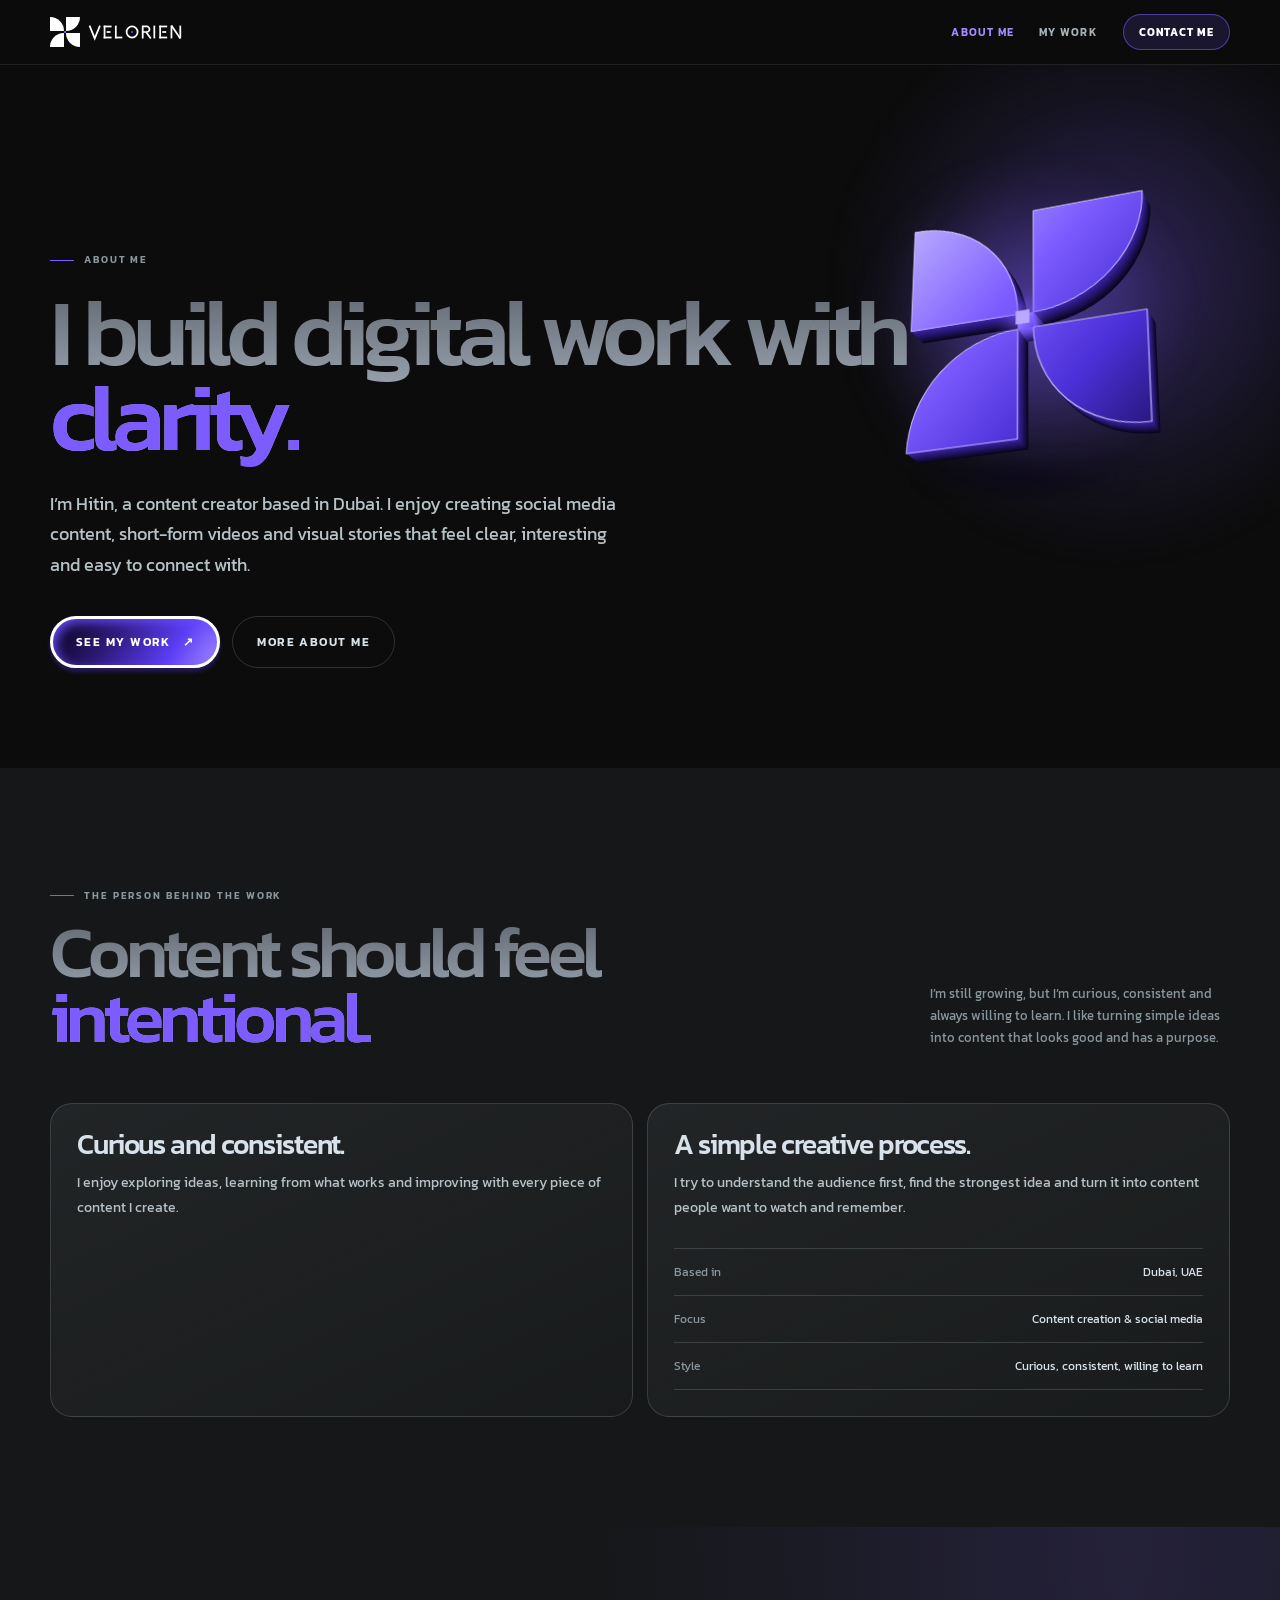
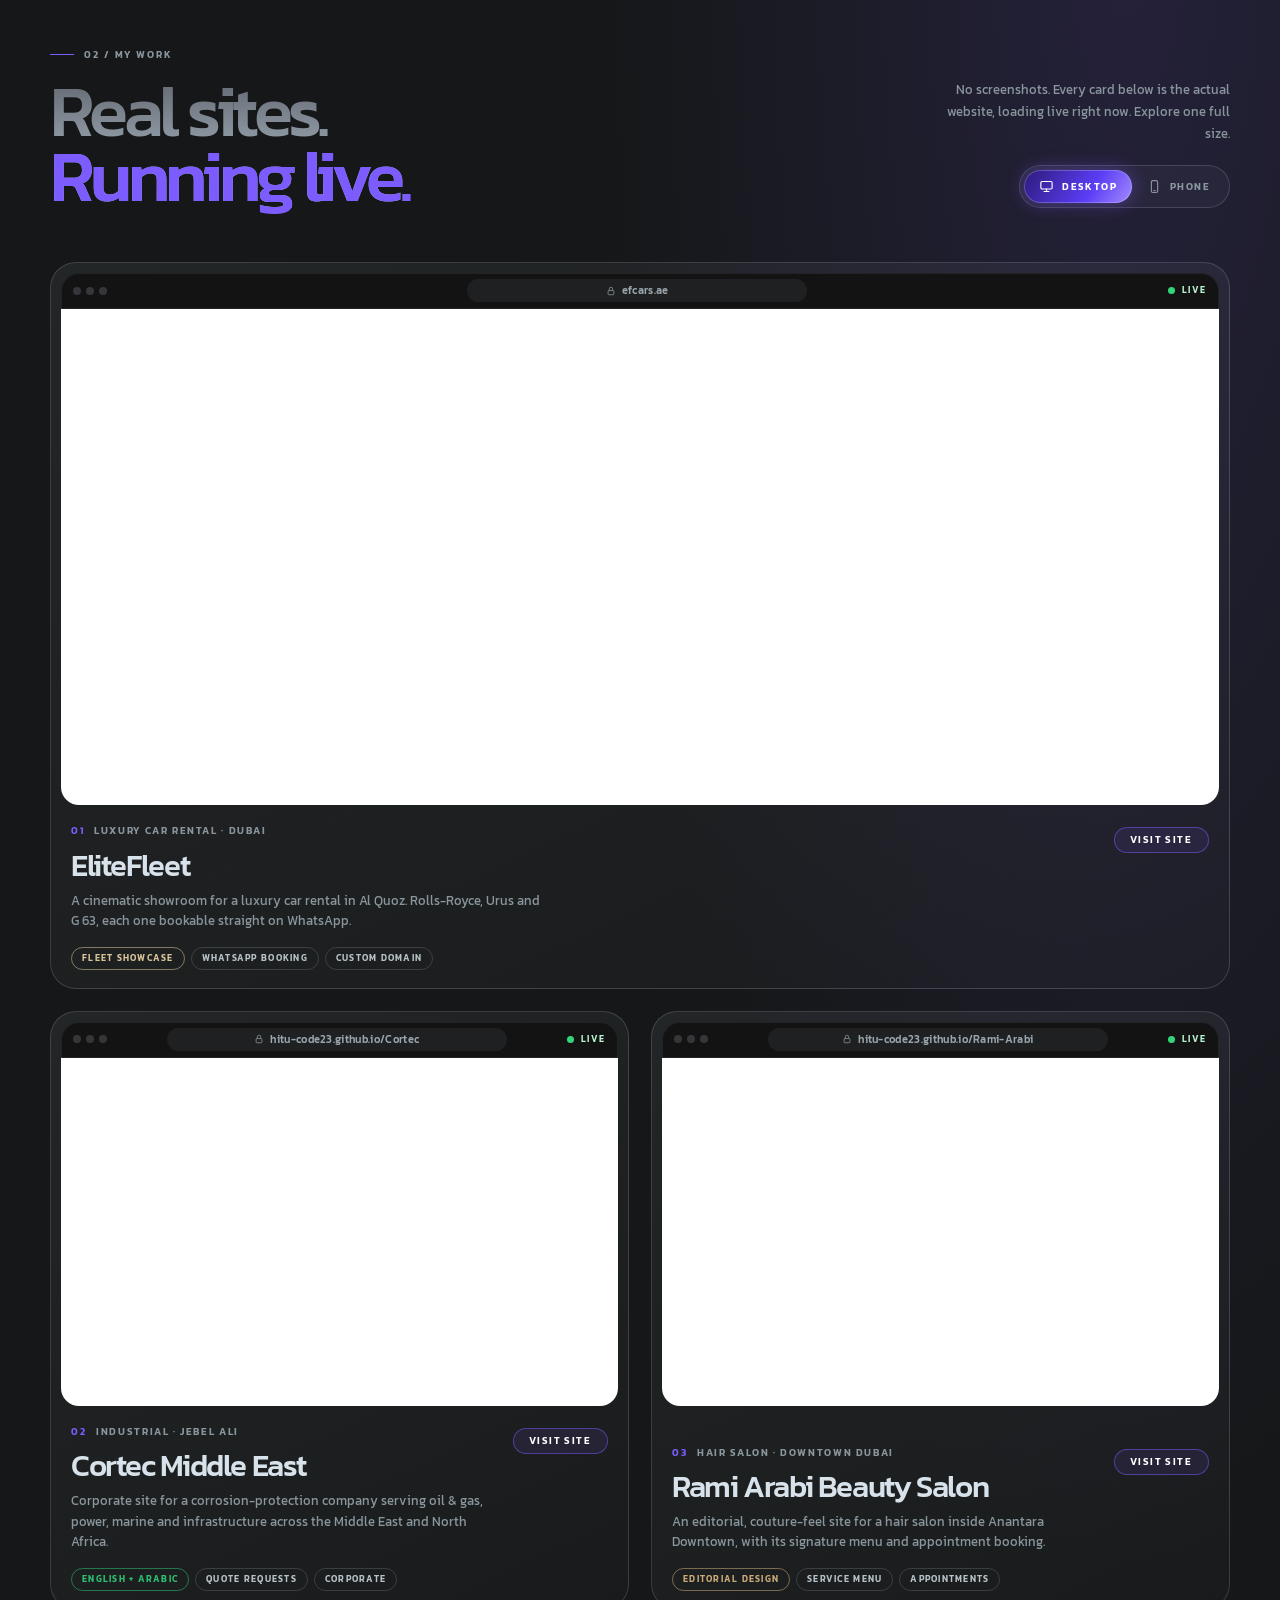
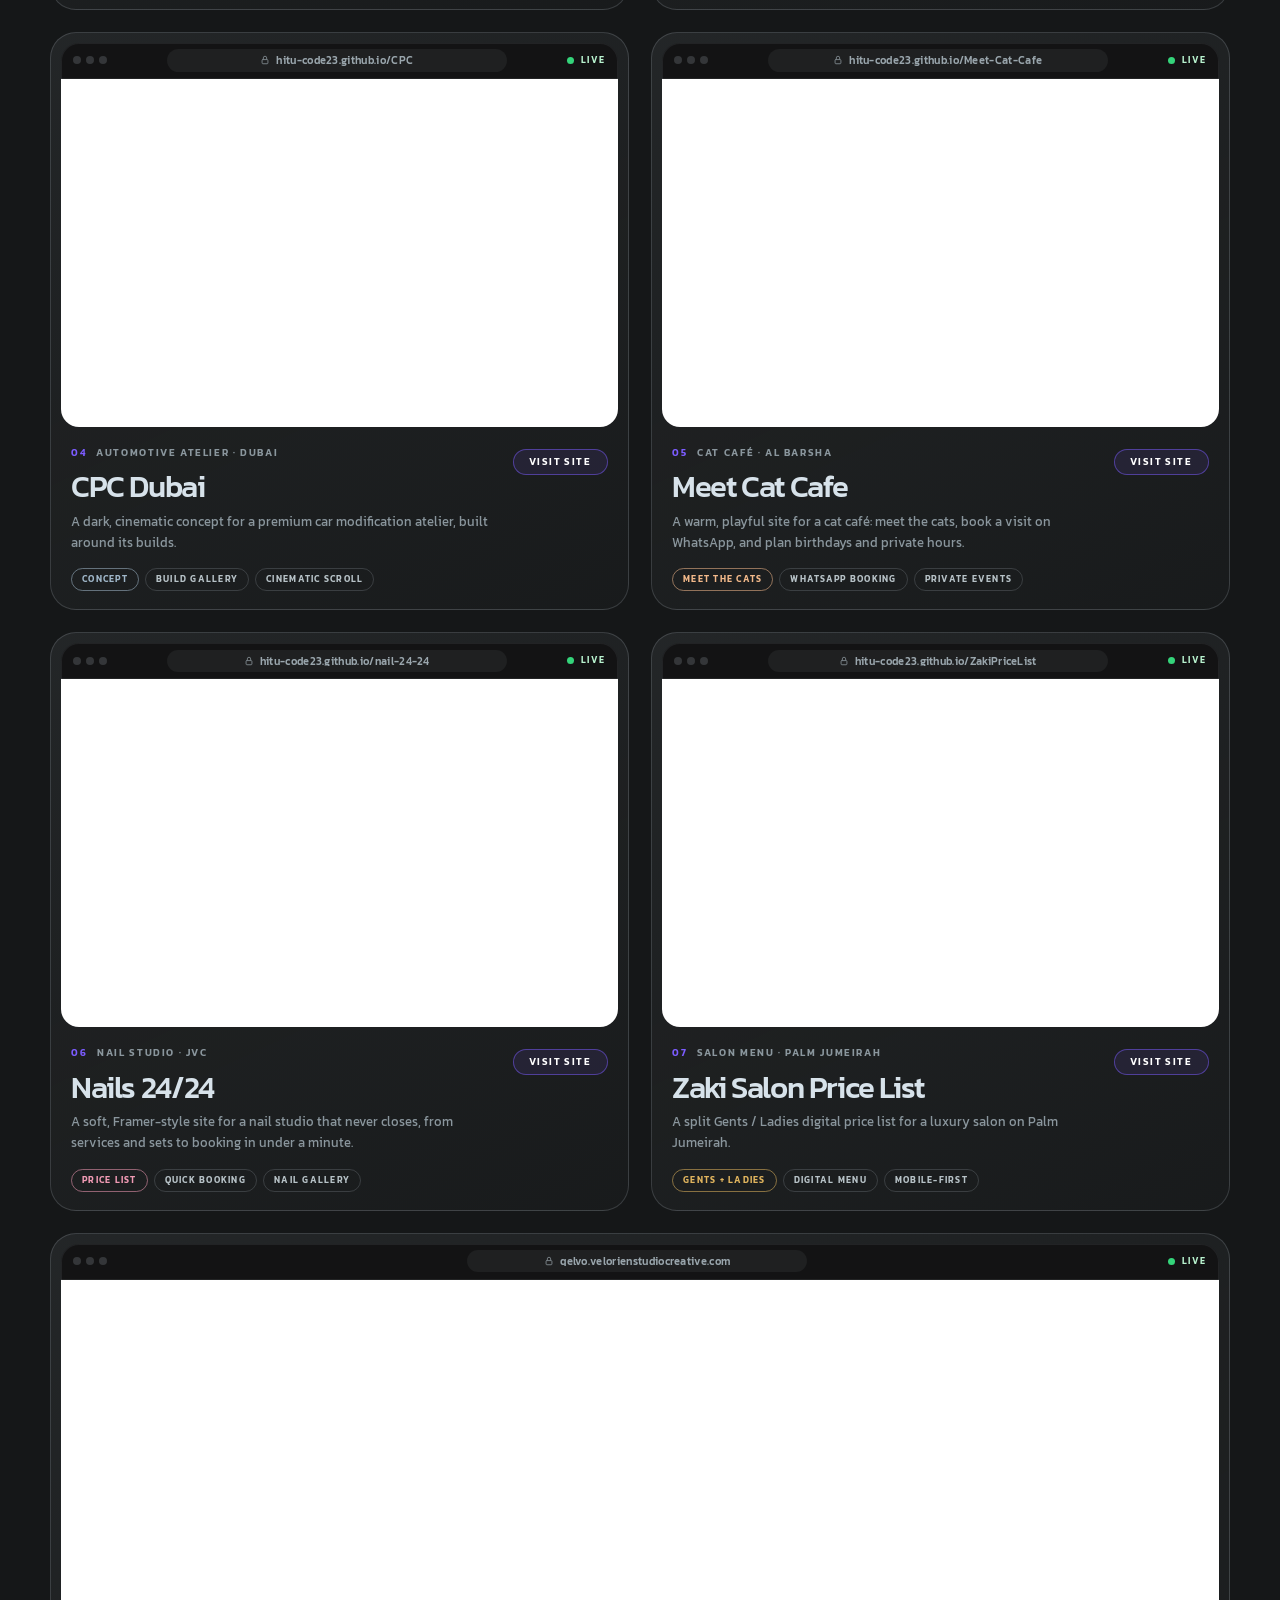
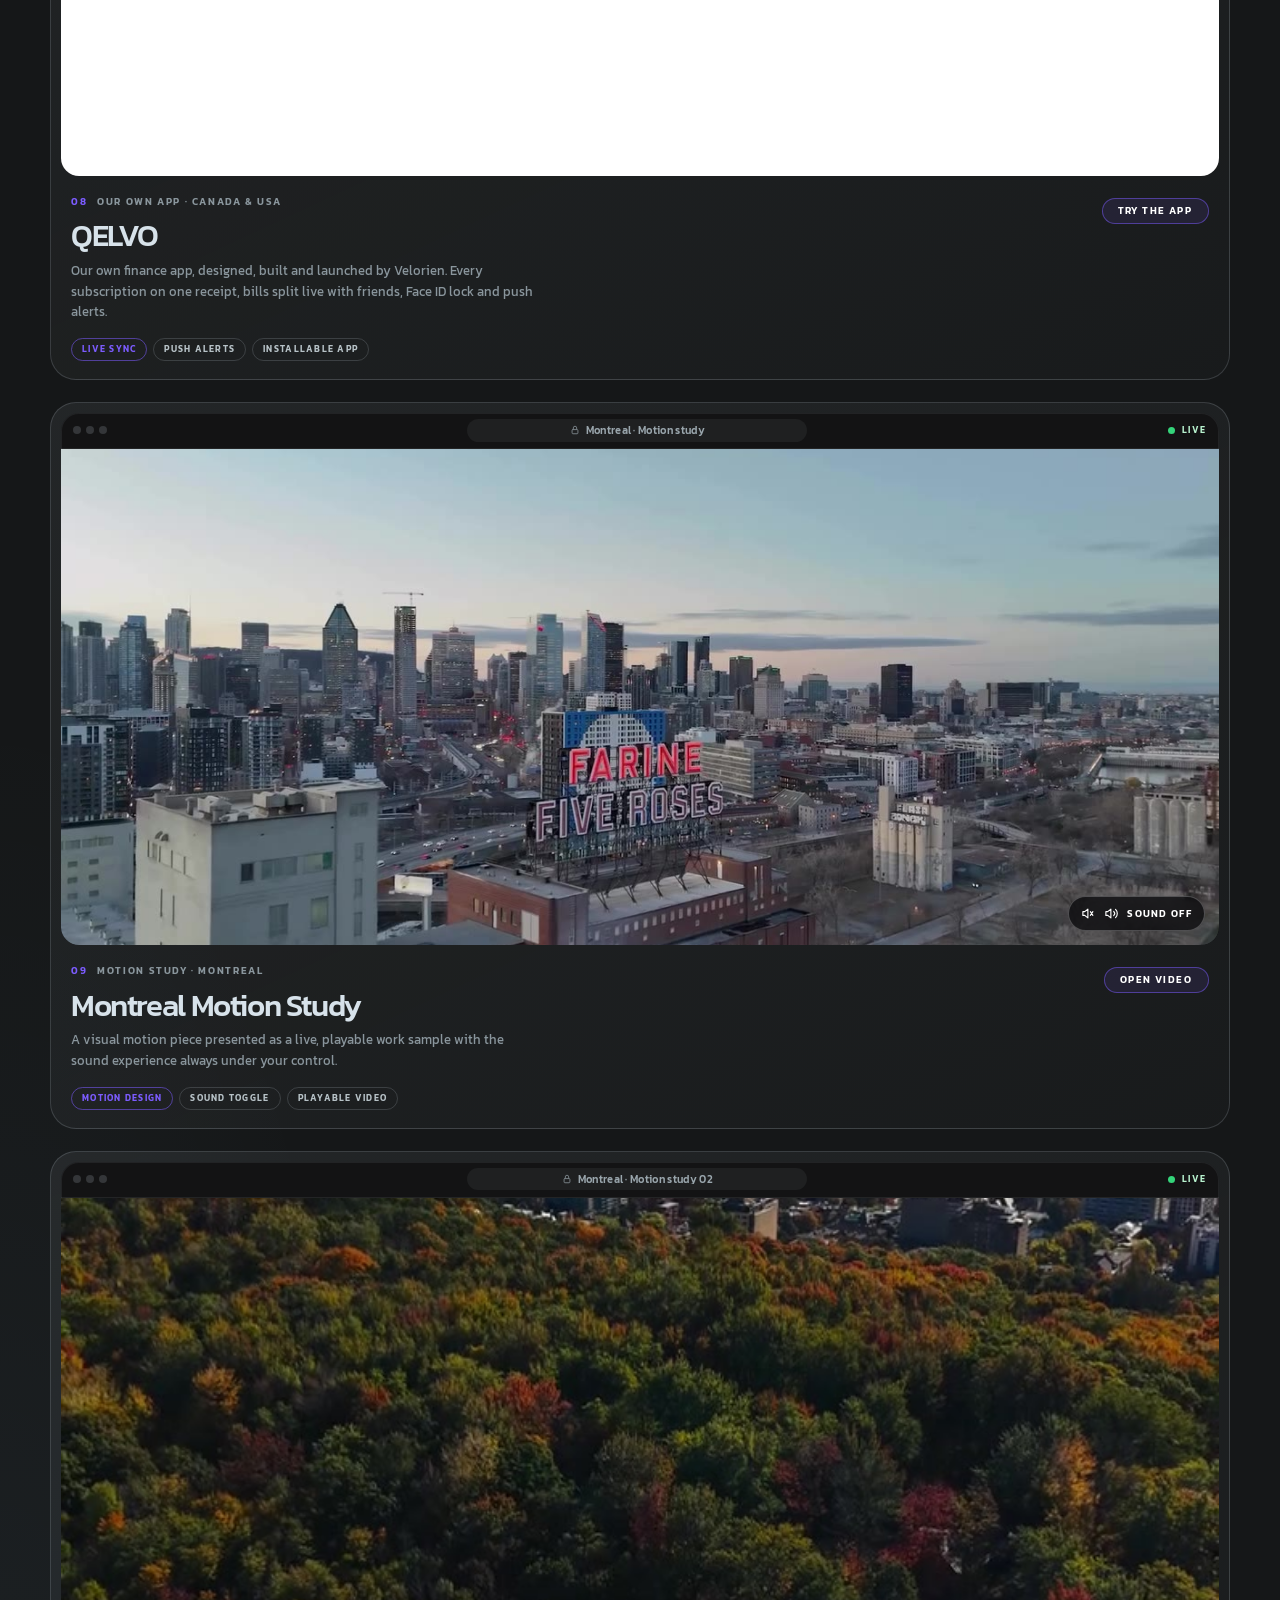
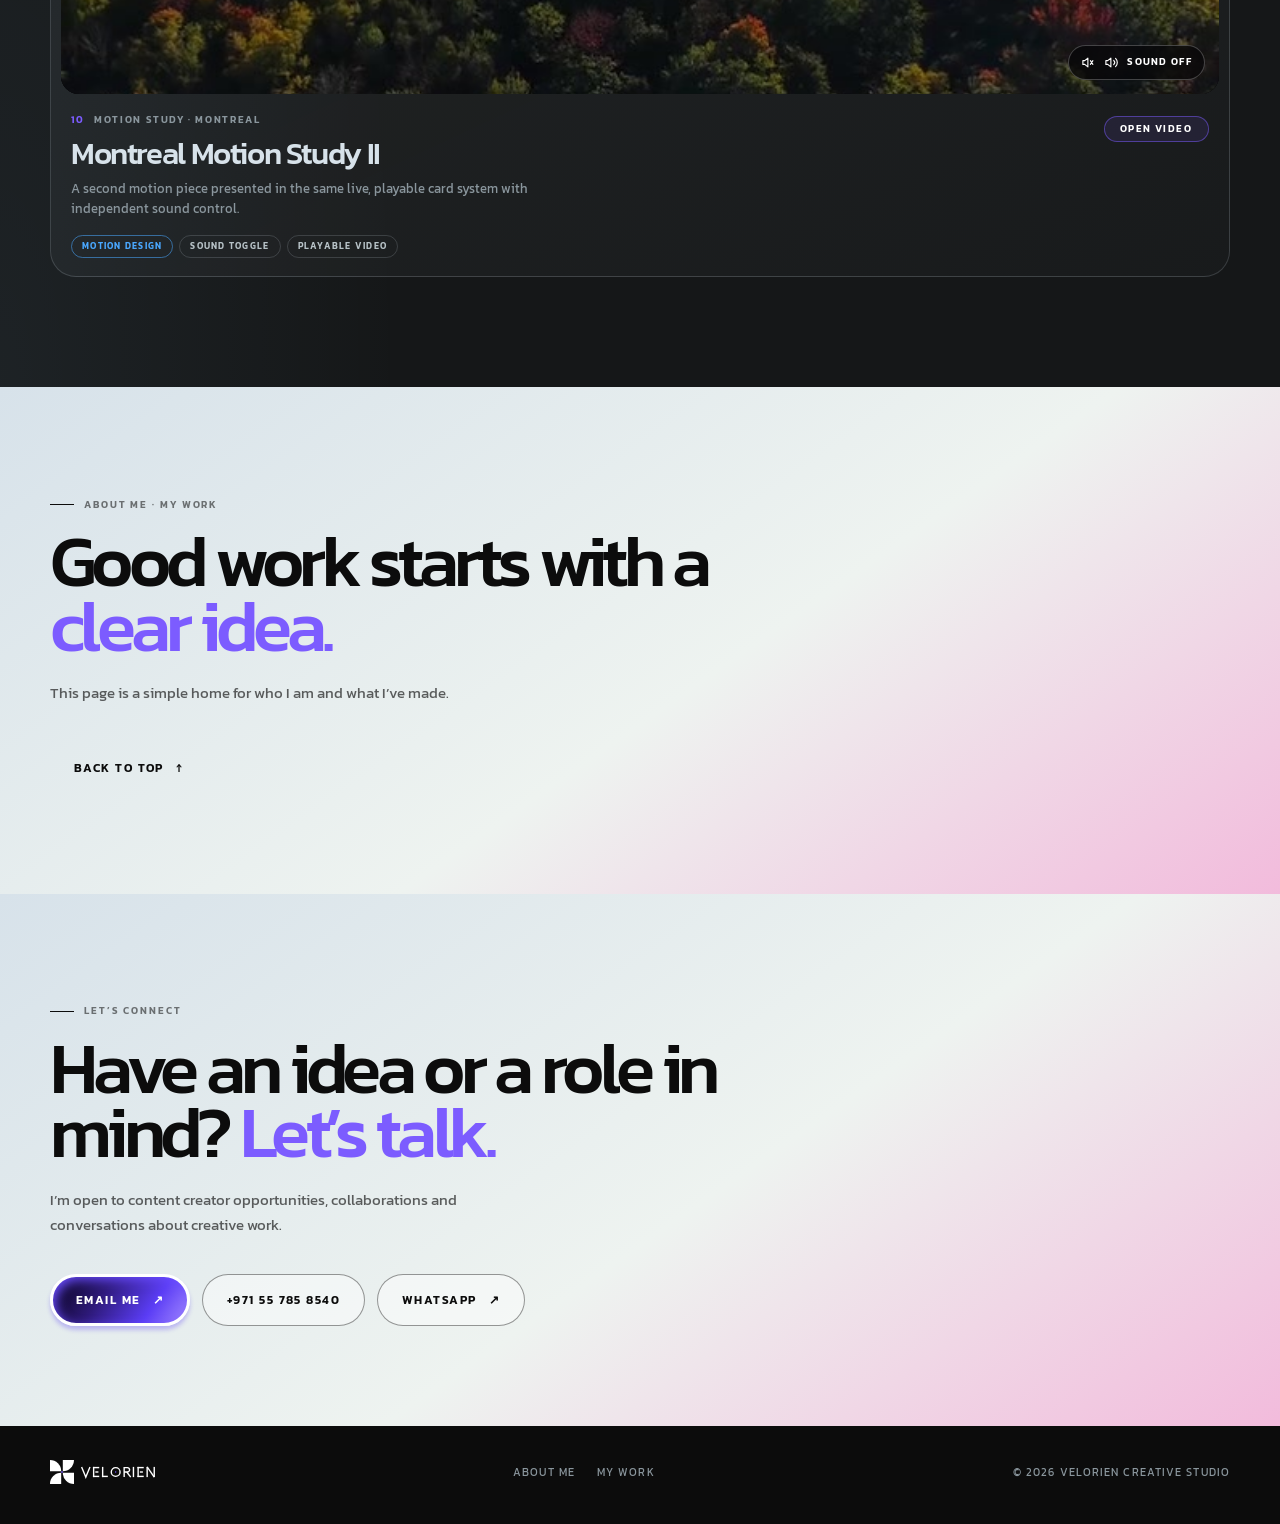
==== commit ba97aee2: "Improve contact button contrast" ====
--- a/index.html
+++ b/index.html
@@ -160,6 +160,11 @@
 
 <style id="video-card-styles">
 .video-card .work-view{background:#08080b}.video-card .work-view video{position:absolute;inset:0;width:100%;height:100%;display:block;object-fit:cover;background:#08080b}.video-card .work-screen video{position:absolute;inset:0;width:100%;height:100%;display:block;object-fit:cover;background:#08080b}.video-card .work-screen{background:#08080b}.video-card .video-sound{position:absolute;z-index:5;right:14px;bottom:14px;display:inline-flex;align-items:center;gap:8px;padding:9px 12px;border:1px solid rgba(255,255,255,.24);border-radius:999px;background:rgba(5,5,8,.72);backdrop-filter:blur(12px);color:#fff;font:600 10px/1 Kanit,sans-serif;letter-spacing:.13em;text-transform:uppercase;cursor:pointer;transition:background .25s ease,border-color .25s ease,transform .25s ease}.video-card .video-sound:hover,.video-card .video-sound:focus-visible{border-color:rgba(255,255,255,.62);background:rgba(124,92,255,.72);transform:translateY(-2px)}.video-card .video-sound svg{width:15px;height:15px}.wv-screen video{display:block;width:100%;height:100%;object-fit:contain;background:#07070a}@media(max-width:680px){.video-card .video-sound{right:10px;bottom:10px;padding:8px 10px}.video-card .video-sound span{display:none}}
+</style>
+
+<style id="contact-button-contrast">
+.cta .btn-ghost { color: var(--ink); border-color: rgba(12,12,12,.42); background: rgba(255,255,255,.42); }
+.cta .btn-ghost:hover, .cta .btn-ghost:focus-visible { color: var(--ink); border-color: var(--ink); background: rgba(255,255,255,.78); }
 </style>
 </head>
 
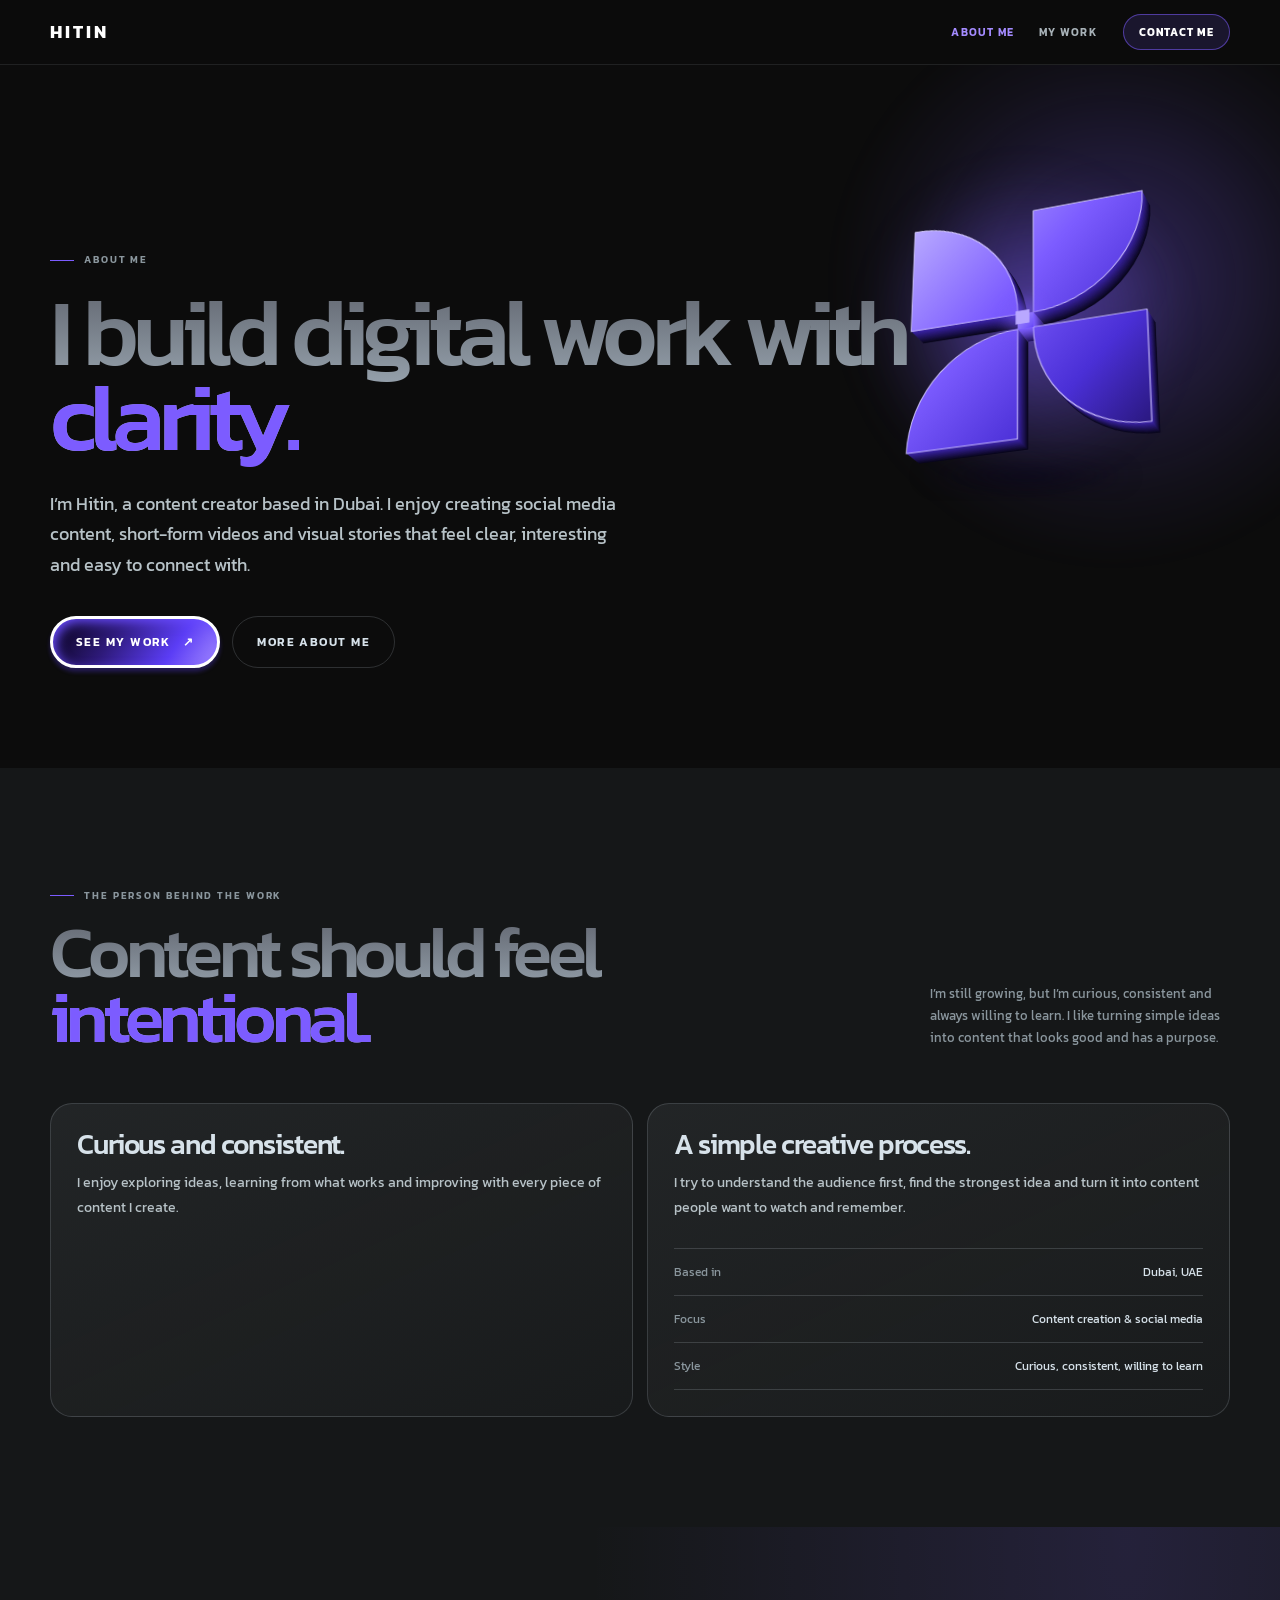
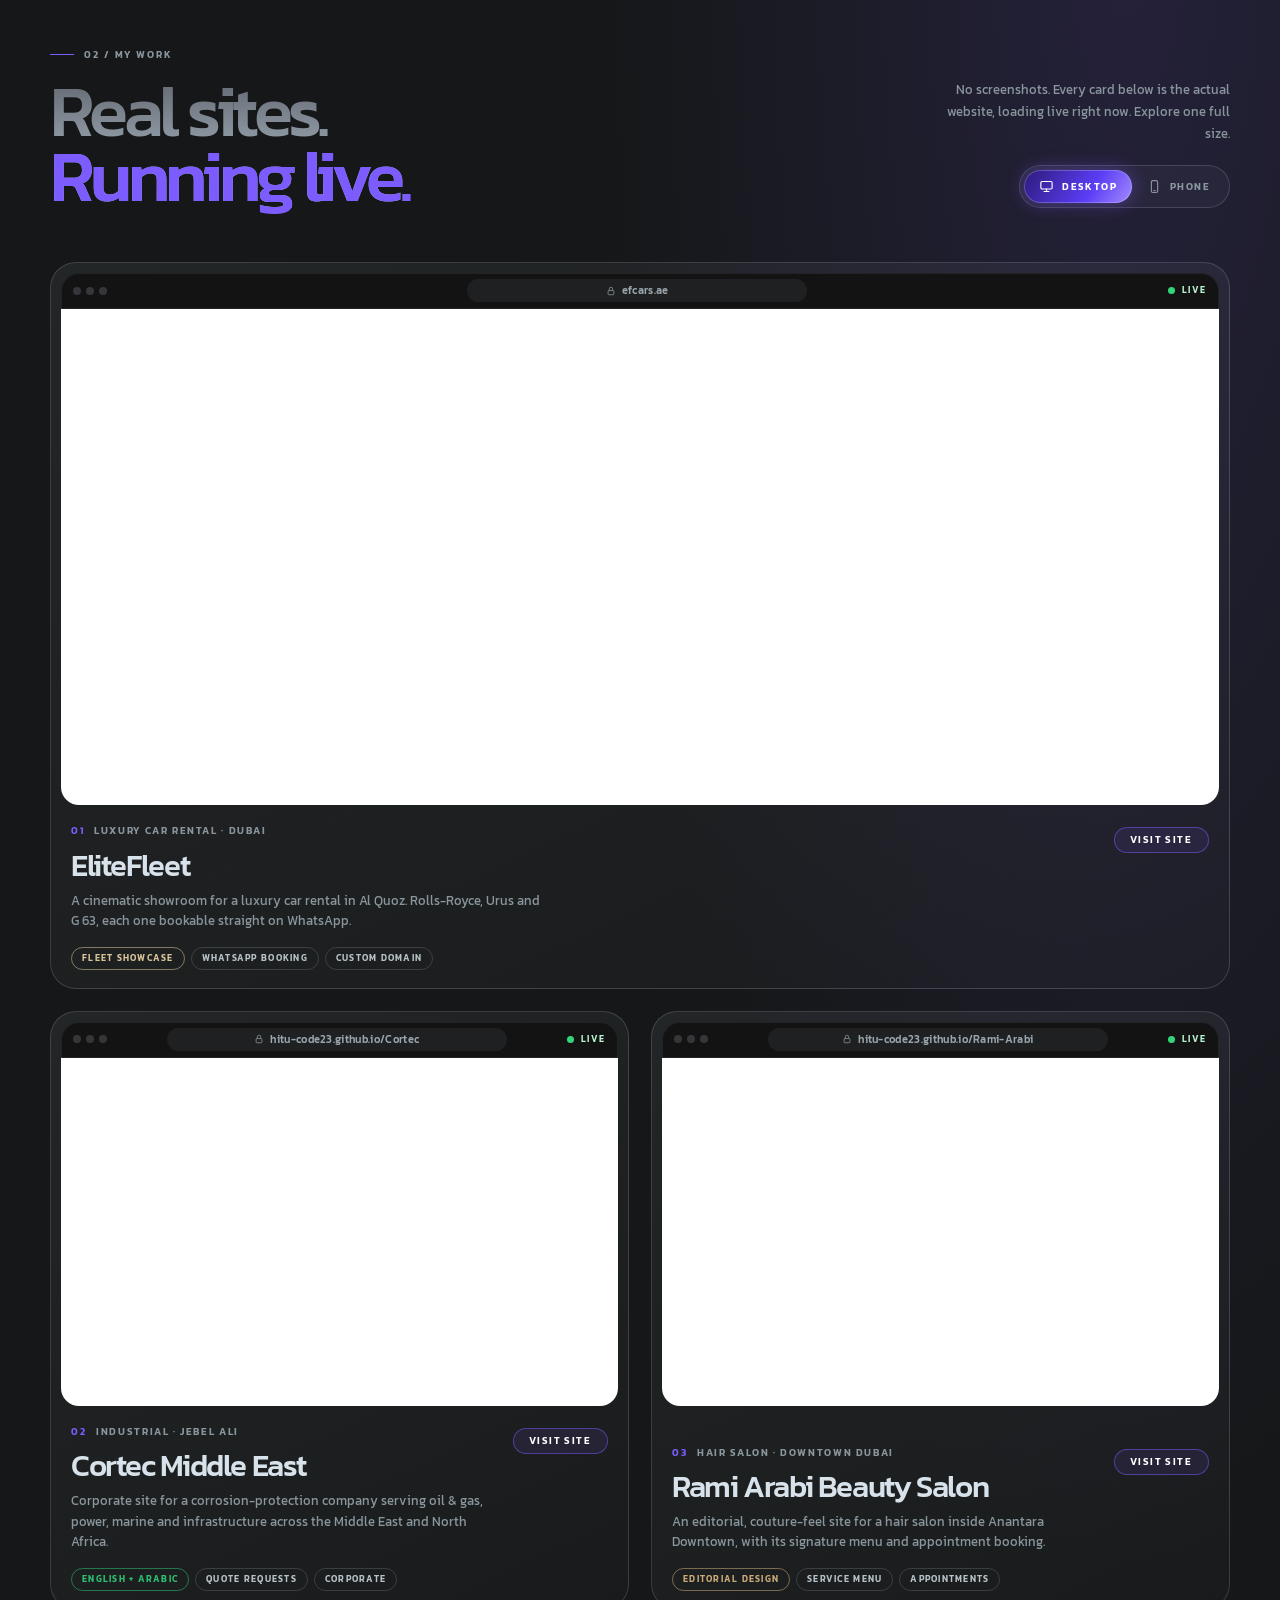
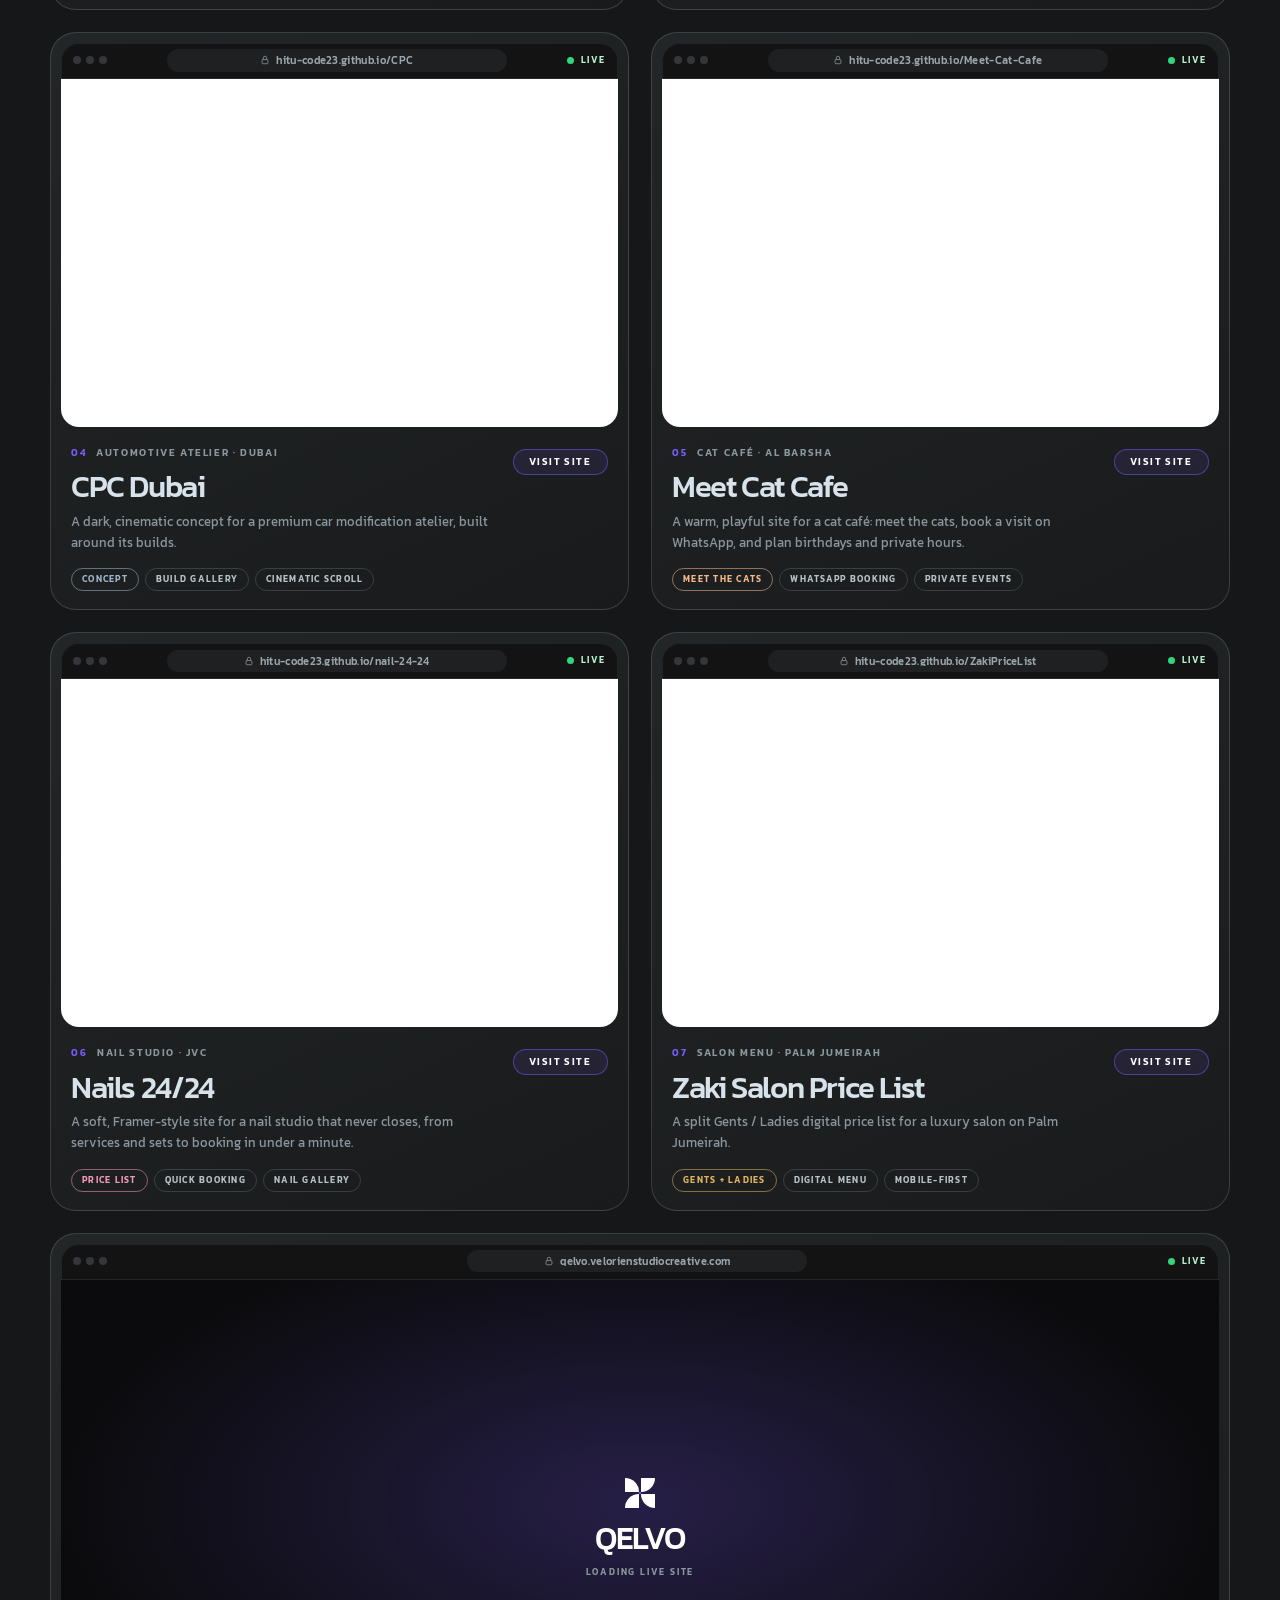
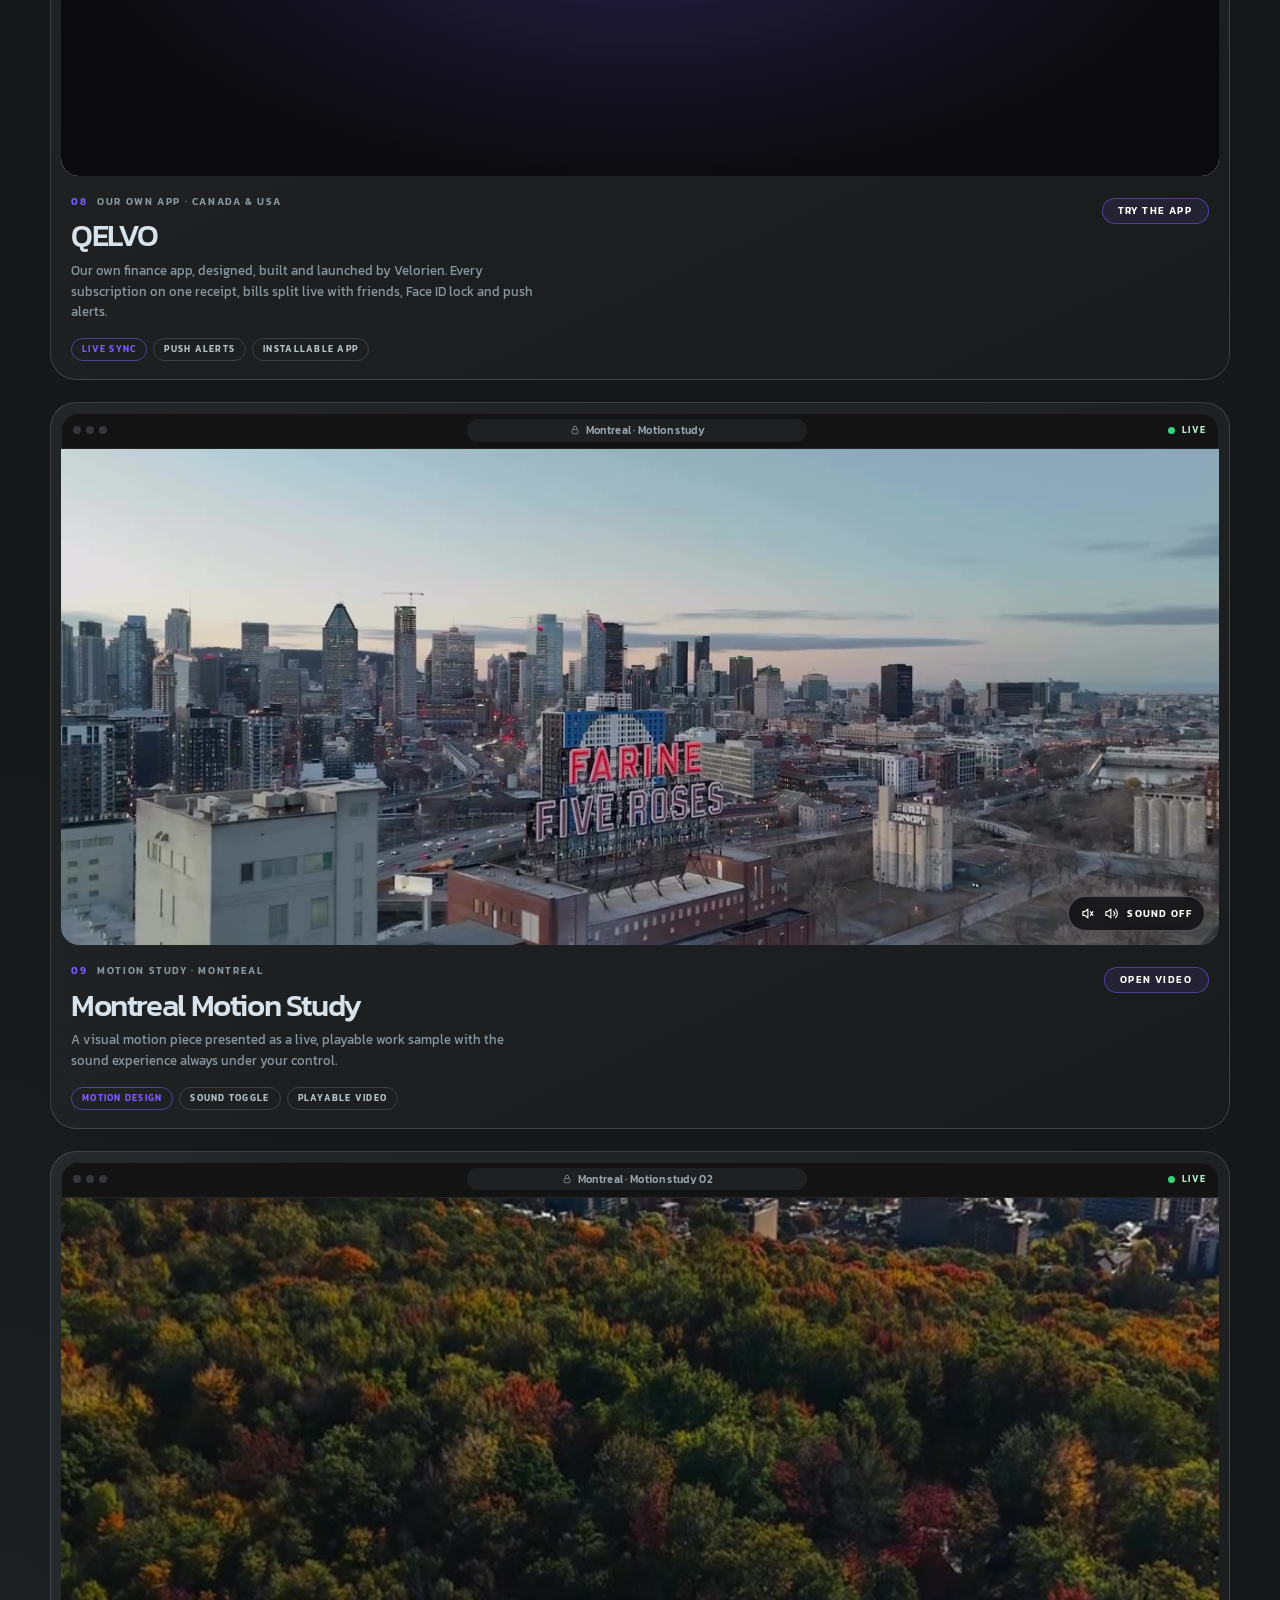
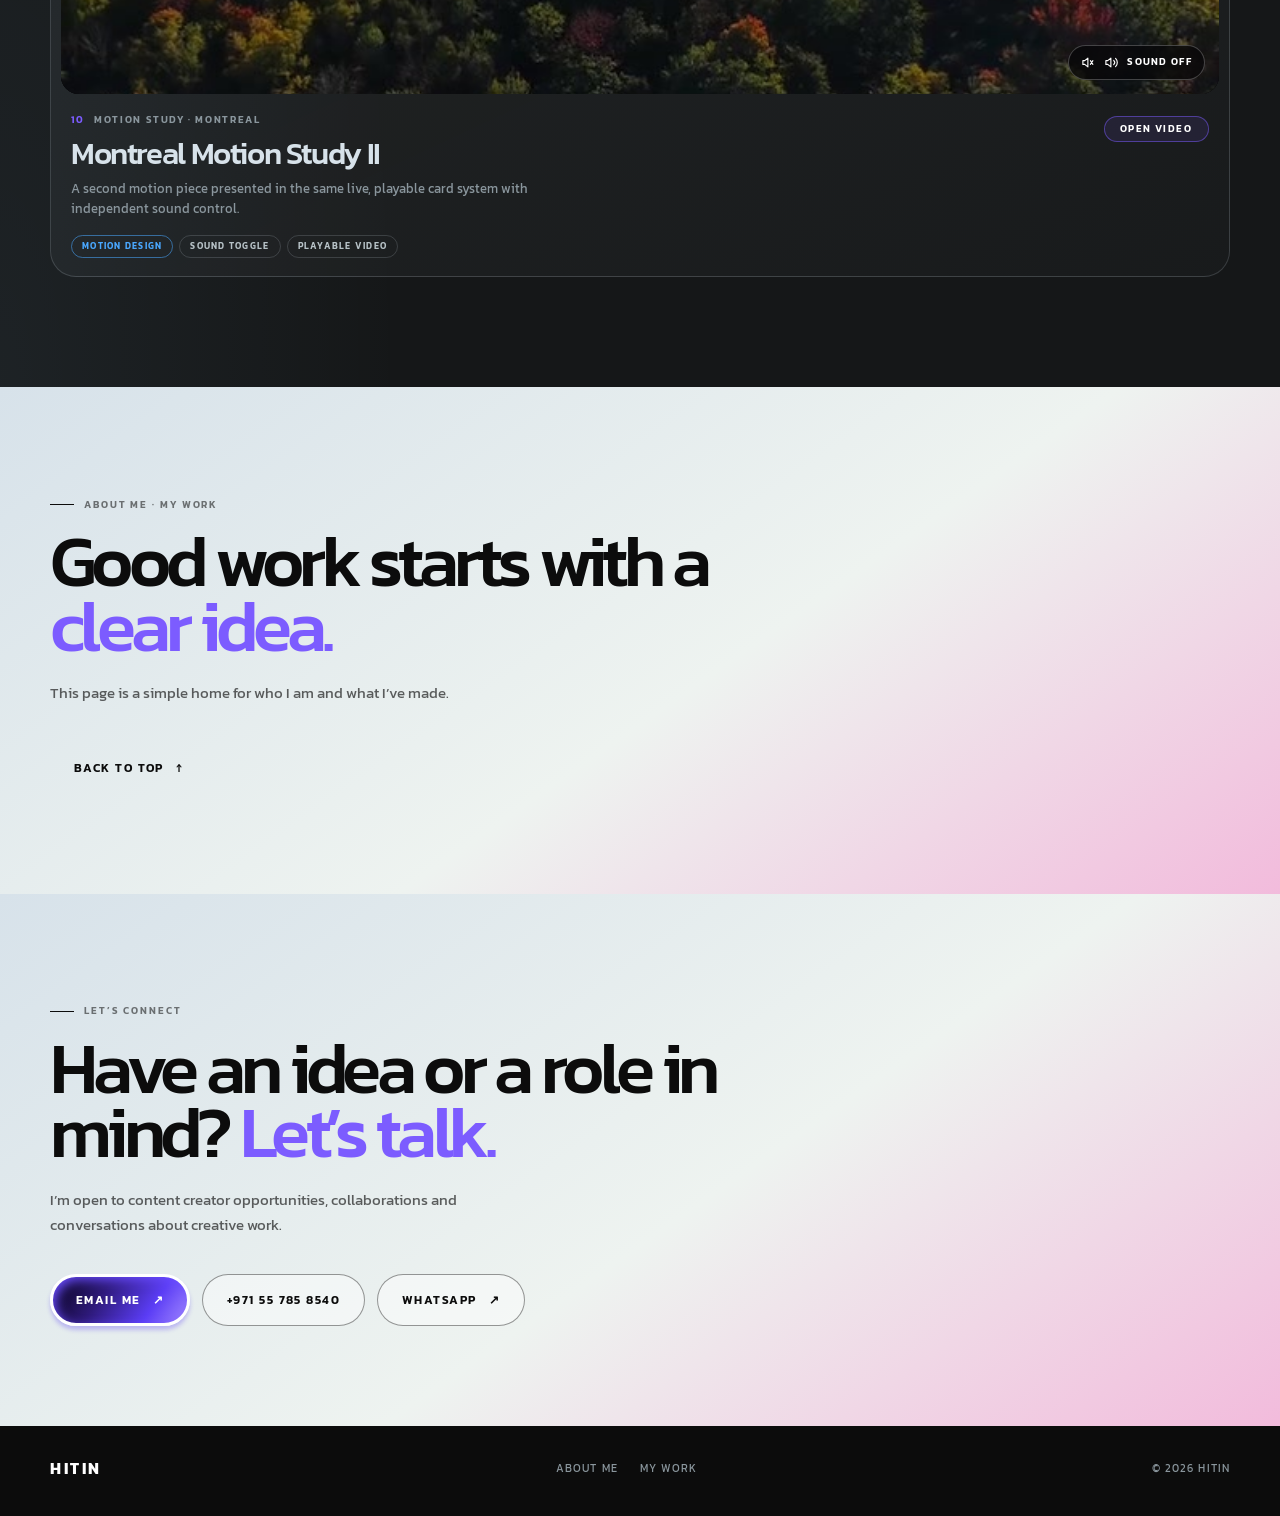
==== commit 1b6b3200: "Change homepage identity to HITIN" ====
--- a/index.html
+++ b/index.html
@@ -3,8 +3,8 @@
 <head>
   <meta charset="utf-8">
   <meta name="viewport" content="width=device-width, initial-scale=1">
-  <title>About Me &amp; My Work | Velorien</title>
-  <meta name="description" content="About Hitin and selected digital work by Velorien Creative Studio.">
+  <title>HITIN — Content Creator</title>
+  <meta name="description" content="Hitin — content creator based in Dubai.">
   <link rel="canonical" href="https://velorienstudiocreative.com/personal/">
   <link rel="icon" href="/favicon.svg" type="image/svg+xml">
   <link rel="preconnect" href="https://fonts.googleapis.com">
@@ -165,6 +165,11 @@
 <style id="contact-button-contrast">
 .cta .btn-ghost { color: var(--ink); border-color: rgba(12,12,12,.42); background: rgba(255,255,255,.42); }
 .cta .btn-ghost:hover, .cta .btn-ghost:focus-visible { color: var(--ink); border-color: var(--ink); background: rgba(255,255,255,.78); }
+</style>
+
+<style id="hitin-wordmark-style">
+.hitin-wordmark { display:inline-block; color:#fff; font:700 18px/1 Kanit,sans-serif; letter-spacing:.16em; }
+.foot .hitin-wordmark { font-size:16px; }
 </style>
 </head>
 
@@ -236,7 +241,7 @@
 
 </style>
 <body>
-  <header class="top"><div class="wrap top-in"><a class="brand" href="#about" aria-label="Velorien home"><svg class="vl" viewBox="0 0 1027.6 235" aria-hidden="true" focusable="false"><g transform="scale(1.9583)"><g class="vl-spin"><g fill="currentColor"> <path d="M0 56V0A56 56 0 0 1 56 56Z"/> <path d="M64 0H120A56 56 0 0 1 64 56Z"/> <path d="M120 64V120A56 56 0 0 1 64 64Z"/> <path d="M56 120H0A56 56 0 0 1 56 64Z"/> </g> <rect class="vl-core" x="56" y="56" width="8" height="8" fill="#7C5CFF"/></g></g><g transform="translate(303 67.5)"><g fill="currentColor"><rect x="117.5" y="0" width="13.6" height="100"/><rect x="117.5" y="0" width="61.5" height="13.6"/><rect x="117.5" y="86.4" width="61.5" height="13.6"/><rect x="141.0" y="43.2" width="30" height="13.6"/><rect x="205.8" y="0" width="13.6" height="100"/><rect x="205.8" y="86.4" width="57.6" height="13.6"/><rect x="507.4" y="0" width="13.6" height="100"/><rect x="553.3" y="0" width="13.6" height="100"/><rect x="553.3" y="0" width="61.5" height="13.6"/><rect x="553.3" y="86.4" width="61.5" height="13.6"/><rect x="576.8" y="43.2" width="30" height="13.6"/><rect x="641.6" y="0" width="13.6" height="100"/><rect x="710.9" y="0" width="13.6" height="100"/></g><g fill="none" stroke="currentColor" stroke-width="13.6" stroke-linecap="butt" stroke-linejoin="miter" stroke-miterlimit="4"><path d="M6.5 0L47.5 100L88.5 0"/><circle cx="340" cy="50" r="43.2"/><path d="M423.2 100V6.8H454.9A21.6 21.6 0 0 1 454.9 50H423.2"/><path d="M449 50L487 101"/><path d="M648.4 0L717.7 100"/></g><circle cx="340" cy="50" r="7" fill="#7C5CFF"/></g></svg></a><nav class="top-links" aria-label="Primary"><a href="#about" aria-current="page">About me</a><a href="#work">My work</a></nav><a class="top-cta" href="#contact">Contact me</a></div></header>
+  <header class="top"><div class="wrap top-in"><a class="brand" href="#about" aria-label="HITIN home"><span class="hitin-wordmark">HITIN</span></a><nav class="top-links" aria-label="Primary"><a href="#about" aria-current="page">About me</a><a href="#work">My work</a></nav><a class="top-cta" href="#contact">Contact me</a></div></header>
   <main>
     <section class="hero" id="about"><div class="wrap"><div class="hero-center"><div class="hero-artwork" aria-hidden="true"><div class="ha-shadow"></div><div class="ha-float"><div class="ha-glow"></div><div class="ha-stage"><div class="ha-tilt"><div class="ha-spin"><div class="ha-layer" style="transform:translateZ(-30.6px)"><svg viewBox="-2 -2 124 124"><g fill="#07041a"><path d="M0 56V0A56 56 0 0 1 56 56Z"/><path d="M64 0H120A56 56 0 0 1 64 56Z"/><path d="M120 64V120A56 56 0 0 1 64 64Z"/><path d="M56 120H0A56 56 0 0 1 56 64Z"/></g><rect x="56" y="56" width="8" height="8" fill="#1d0f55"/></svg></div><div class="ha-layer" style="transform:translateZ(-28.9px)"><svg viewBox="-2 -2 124 124"><g fill="#0a0622"><path d="M0 56V0A56 56 0 0 1 56 56Z"/><path d="M64 0H120A56 56 0 0 1 64 56Z"/><path d="M120 64V120A56 56 0 0 1 64 64Z"/><path d="M56 120H0A56 56 0 0 1 56 64Z"/></g><rect x="56" y="56" width="8" height="8" fill="#23145f"/></svg></div><div class="ha-layer" style="transform:translateZ(-27.2px)"><svg viewBox="-2 -2 124 124"><g fill="#0d082b"><path d="M0 56V0A56 56 0 0 1 56 56Z"/><path d="M64 0H120A56 56 0 0 1 64 56Z"/><path d="M120 64V120A56 56 0 0 1 64 64Z"/><path d="M56 120H0A56 56 0 0 1 56 64Z"/></g><rect x="56" y="56" width="8" height="8" fill="#281869"/></svg></div><div class="ha-layer" style="transform:translateZ(-25.5px)"><svg viewBox="-2 -2 124 124"><g fill="#100933"><path d="M0 56V0A56 56 0 0 1 56 56Z"/><path d="M64 0H120A56 56 0 0 1 64 56Z"/><path d="M120 64V120A56 56 0 0 1 64 64Z"/><path d="M56 120H0A56 56 0 0 1 56 64Z"/></g><rect x="56" y="56" width="8" height="8" fill="#2e1d73"/></svg></div><div class="ha-layer" style="transform:translateZ(-23.8px)"><svg viewBox="-2 -2 124 124"><g fill="#130b3b"><path d="M0 56V0A56 56 0 0 1 56 56Z"/><path d="M64 0H120A56 56 0 0 1 64 56Z"/><path d="M120 64V120A56 56 0 0 1 64 64Z"/><path d="M56 120H0A56 56 0 0 1 56 64Z"/></g><rect x="56" y="56" width="8" height="8" fill="#33217d"/></svg></div><div class="ha-layer" style="transform:translateZ(-22.1px)"><svg viewBox="-2 -2 124 124"><g fill="#160d44"><path d="M0 56V0A56 56 0 0 1 56 56Z"/><path d="M64 0H120A56 56 0 0 1 64 56Z"/><path d="M120 64V120A56 56 0 0 1 64 64Z"/><path d="M56 120H0A56 56 0 0 1 56 64Z"/></g><rect x="56" y="56" width="8" height="8" fill="#392687"/></svg></div><div class="ha-layer" style="transform:translateZ(-20.4px)"><svg viewBox="-2 -2 124 124"><g fill="#190f4c"><path d="M0 56V0A56 56 0 0 1 56 56Z"/><path d="M64 0H120A56 56 0 0 1 64 56Z"/><path d="M120 64V120A56 56 0 0 1 64 64Z"/><path d="M56 120H0A56 56 0 0 1 56 64Z"/></g><rect x="56" y="56" width="8" height="8" fill="#3f2a91"/></svg></div><div class="ha-layer" style="transform:translateZ(-18.7px)"><svg viewBox="-2 -2 124 124"><g fill="#1c1054"><path d="M0 56V0A56 56 0 0 1 56 56Z"/><path d="M64 0H120A56 56 0 0 1 64 56Z"/><path d="M120 64V120A56 56 0 0 1 64 64Z"/><path d="M56 120H0A56 56 0 0 1 56 64Z"/></g><rect x="56" y="56" width="8" height="8" fill="#442f9b"/></svg></div><div class="ha-layer" style="transform:translateZ(-17.0px)"><svg viewBox="-2 -2 124 124"><g fill="#1f125d"><path d="M0 56V0A56 56 0 0 1 56 56Z"/><path d="M64 0H120A56 56 0 0 1 64 56Z"/><path d="M120 64V120A56 56 0 0 1 64 64Z"/><path d="M56 120H0A56 56 0 0 1 56 64Z"/></g><rect x="56" y="56" width="8" height="8" fill="#4a33a5"/></svg></div><div class="ha-layer" style="transform:translateZ(-15.3px)"><svg viewBox="-2 -2 124 124"><g fill="#221465"><path d="M0 56V0A56 56 0 0 1 56 56Z"/><path d="M64 0H120A56 56 0 0 1 64 56Z"/><path d="M120 64V120A56 56 0 0 1 64 64Z"/><path d="M56 120H0A56 56 0 0 1 56 64Z"/></g><rect x="56" y="56" width="8" height="8" fill="#4f38af"/></svg></div><div class="ha-layer" style="transform:translateZ(-13.6px)"><svg viewBox="-2 -2 124 124"><g fill="#25166e"><path d="M0 56V0A56 56 0 0 1 56 56Z"/><path d="M64 0H120A56 56 0 0 1 64 56Z"/><path d="M120 64V120A56 56 0 0 1 64 64Z"/><path d="M56 120H0A56 56 0 0 1 56 64Z"/></g><rect x="56" y="56" width="8" height="8" fill="#553cb9"/></svg></div><div class="ha-layer" style="transform:translateZ(-11.9px)"><svg viewBox="-2 -2 124 124"><g fill="#281776"><path d="M0 56V0A56 56 0 0 1 56 56Z"/><path d="M64 0H120A56 56 0 0 1 64 56Z"/><path d="M120 64V120A56 56 0 0 1 64 64Z"/><path d="M56 120H0A56 56 0 0 1 56 64Z"/></g><rect x="56" y="56" width="8" height="8" fill="#5a41c3"/></svg></div><div class="ha-layer" style="transform:translateZ(-10.2px)"><svg viewBox="-2 -2 124 124"><g fill="#2b197e"><path d="M0 56V0A56 56 0 0 1 56 56Z"/><path d="M64 0H120A56 56 0 0 1 64 56Z"/><path d="M120 64V120A56 56 0 0 1 64 64Z"/><path d="M56 120H0A56 56 0 0 1 56 64Z"/></g><rect x="56" y="56" width="8" height="8" fill="#6045cd"/></svg></div><div class="ha-layer" style="transform:translateZ(-8.5px)"><svg viewBox="-2 -2 124 124"><g fill="#2e1b87"><path d="M0 56V0A56 56 0 0 1 56 56Z"/><path d="M64 0H120A56 56 0 0 1 64 56Z"/><path d="M120 64V120A56 56 0 0 1 64 64Z"/><path d="M56 120H0A56 56 0 0 1 56 64Z"/></g><rect x="56" y="56" width="8" height="8" fill="#664ad7"/></svg></div><div class="ha-layer" style="transform:translateZ(-6.8px)"><svg viewBox="-2 -2 124 124"><g fill="#311d8f"><path d="M0 56V0A56 56 0 0 1 56 56Z"/><path d="M64 0H120A56 56 0 0 1 64 56Z"/><path d="M120 64V120A56 56 0 0 1 64 64Z"/><path d="M56 120H0A56 56 0 0 1 56 64Z"/></g><rect x="56" y="56" width="8" height="8" fill="#6b4ee1"/></svg></div><div class="ha-layer" style="transform:translateZ(-5.1px)"><svg viewBox="-2 -2 124 124"><g fill="#341e97"><path d="M0 56V0A56 56 0 0 1 56 56Z"/><path d="M64 0H120A56 56 0 0 1 64 56Z"/><path d="M120 64V120A56 56 0 0 1 64 64Z"/><path d="M56 120H0A56 56 0 0 1 56 64Z"/></g><rect x="56" y="56" width="8" height="8" fill="#7153eb"/></svg></div><div class="ha-layer" style="transform:translateZ(-3.4px)"><svg viewBox="-2 -2 124 124"><g fill="#3720a0"><path d="M0 56V0A56 56 0 0 1 56 56Z"/><path d="M64 0H120A56 56 0 0 1 64 56Z"/><path d="M120 64V120A56 56 0 0 1 64 64Z"/><path d="M56 120H0A56 56 0 0 1 56 64Z"/></g><rect x="56" y="56" width="8" height="8" fill="#7657f5"/></svg></div><div class="ha-layer" style="transform:translateZ(-1.7px)"><svg viewBox="-2 -2 124 124"><g fill="#3a22a8"><path d="M0 56V0A56 56 0 0 1 56 56Z"/><path d="M64 0H120A56 56 0 0 1 64 56Z"/><path d="M120 64V120A56 56 0 0 1 64 64Z"/><path d="M56 120H0A56 56 0 0 1 56 64Z"/></g><rect x="56" y="56" width="8" height="8" fill="#7c5cff"/></svg></div><div class="ha-layer"><svg viewBox="-2 -2 124 124"><defs><linearGradient id="haFace" gradientUnits="userSpaceOnUse" x1="0" y1="0" x2="120" y2="120"><stop offset="0" stop-color="#b7a8ff"/><stop offset=".4" stop-color="#7c5cff"/><stop offset=".75" stop-color="#4a2fd6"/><stop offset="1" stop-color="#2a1880"/></linearGradient><linearGradient id="haCore" x1="0" y1="0" x2="1" y2="1"><stop offset="0" stop-color="#c9bbff"/><stop offset="1" stop-color="#5b3df5"/></linearGradient></defs><g fill="url(#haFace)" stroke="rgba(214,204,255,.85)" stroke-width=".55" stroke-linejoin="round"><path d="M0 56V0A56 56 0 0 1 56 56Z"/><path d="M64 0H120A56 56 0 0 1 64 56Z"/><path d="M120 64V120A56 56 0 0 1 64 64Z"/><path d="M56 120H0A56 56 0 0 1 56 64Z"/></g><rect x="56" y="56" width="8" height="8" fill="url(#haCore)"/></svg></div><div class="ha-layer ha-core" style="transform:translateZ(9px)"><svg viewBox="-2 -2 124 124"><rect x="52" y="52" width="16" height="16" fill="#7c5cff" opacity=".55" style="filter:blur(4px)"/><rect x="56.5" y="56.5" width="7" height="7" fill="#b9a8ff"/></svg></div></div></div></div></div></div><span class="eyebrow">About me</span><h1 class="grad">I build digital work with <em>clarity.</em></h1><p class="lead">I’m Hitin, a content creator based in Dubai. I enjoy creating social media content, short-form videos and visual stories that feel clear, interesting and easy to connect with.</p><div class="actions"><a class="btn btn-primary" href="#work">See my work <span aria-hidden="true">↗</span></a><a class="btn btn-ghost" href="#about-details">More about me</a></div></div></div></section>
     <section class="sec sec--soft" id="about-details"><div class="wrap"><div class="head"><div><span class="eyebrow">The person behind the work</span><h2 class="h2 grad">Content should feel <em>intentional.</em></h2></div><p>I’m still growing, but I’m curious, consistent and always willing to learn. I like turning simple ideas into content that looks good and has a purpose.</p></div><div class="about-grid"><article class="card"><h3>Curious and consistent.</h3><p>I enjoy exploring ideas, learning from what works and improving with every piece of content I create.</p></article><article class="card"><h3>A simple creative process.</h3><p>I try to understand the audience first, find the strongest idea and turn it into content people want to watch and remember.</p><div class="facts"><div class="fact"><span>Based in</span><span>Dubai, UAE</span></div><div class="fact"><span>Focus</span><span>Content creation &amp; social media</span></div><div class="fact"><span>Style</span><span>Curious, consistent, willing to learn</span></div></div></article></div></div></section>
@@ -415,7 +420,7 @@
         <div class="wv-stage" id="wvStage"><div class="wv-screen" id="wvScreen"></div><div class="wv-load" aria-hidden="true"><span class="mkx" aria-hidden="true"><i class="tl"></i><i class="tr"></i><i class="bl"></i><i class="br"></i><b></b></span>Loading live site</div></div>
       </div>
     </div>
-  <footer class="foot"><div class="wrap foot-in"><a class="brand" href="#about" aria-label="Velorien home"><svg class="vl" viewBox="0 0 1027.6 235" aria-hidden="true" focusable="false"><g transform="scale(1.9583)"><g class="vl-spin"><g fill="currentColor"> <path d="M0 56V0A56 56 0 0 1 56 56Z"/> <path d="M64 0H120A56 56 0 0 1 64 56Z"/> <path d="M120 64V120A56 56 0 0 1 64 64Z"/> <path d="M56 120H0A56 56 0 0 1 56 64Z"/> </g> <rect class="vl-core" x="56" y="56" width="8" height="8" fill="#7C5CFF"/></g></g><g transform="translate(303 67.5)"><g fill="currentColor"><rect x="117.5" y="0" width="13.6" height="100"/><rect x="117.5" y="0" width="61.5" height="13.6"/><rect x="117.5" y="86.4" width="61.5" height="13.6"/><rect x="141.0" y="43.2" width="30" height="13.6"/><rect x="205.8" y="0" width="13.6" height="100"/><rect x="205.8" y="86.4" width="57.6" height="13.6"/><rect x="507.4" y="0" width="13.6" height="100"/><rect x="553.3" y="0" width="13.6" height="100"/><rect x="553.3" y="0" width="61.5" height="13.6"/><rect x="553.3" y="86.4" width="61.5" height="13.6"/><rect x="576.8" y="43.2" width="30" height="13.6"/><rect x="641.6" y="0" width="13.6" height="100"/><rect x="710.9" y="0" width="13.6" height="100"/></g><g fill="none" stroke="currentColor" stroke-width="13.6" stroke-linecap="butt" stroke-linejoin="miter" stroke-miterlimit="4"><path d="M6.5 0L47.5 100L88.5 0"/><circle cx="340" cy="50" r="43.2"/><path d="M423.2 100V6.8H454.9A21.6 21.6 0 0 1 454.9 50H423.2"/><path d="M449 50L487 101"/><path d="M648.4 0L717.7 100"/></g><circle cx="340" cy="50" r="7" fill="#7C5CFF"/></g></svg></a><nav aria-label="Footer"><a href="#about">About me</a><a href="#work">My work</a></nav><span>© 2026 Velorien Creative Studio</span></div></footer>
+  <footer class="foot"><div class="wrap foot-in"><a class="brand" href="#about" aria-label="HITIN home"><span class="hitin-wordmark">HITIN</span></a><nav aria-label="Footer"><a href="#about">About me</a><a href="#work">My work</a></nav><span>© 2026 HITIN</span></div></footer>
     <script>
       /* ============================================================
          VELORIEN — SELECTED WORK (live site cards)
